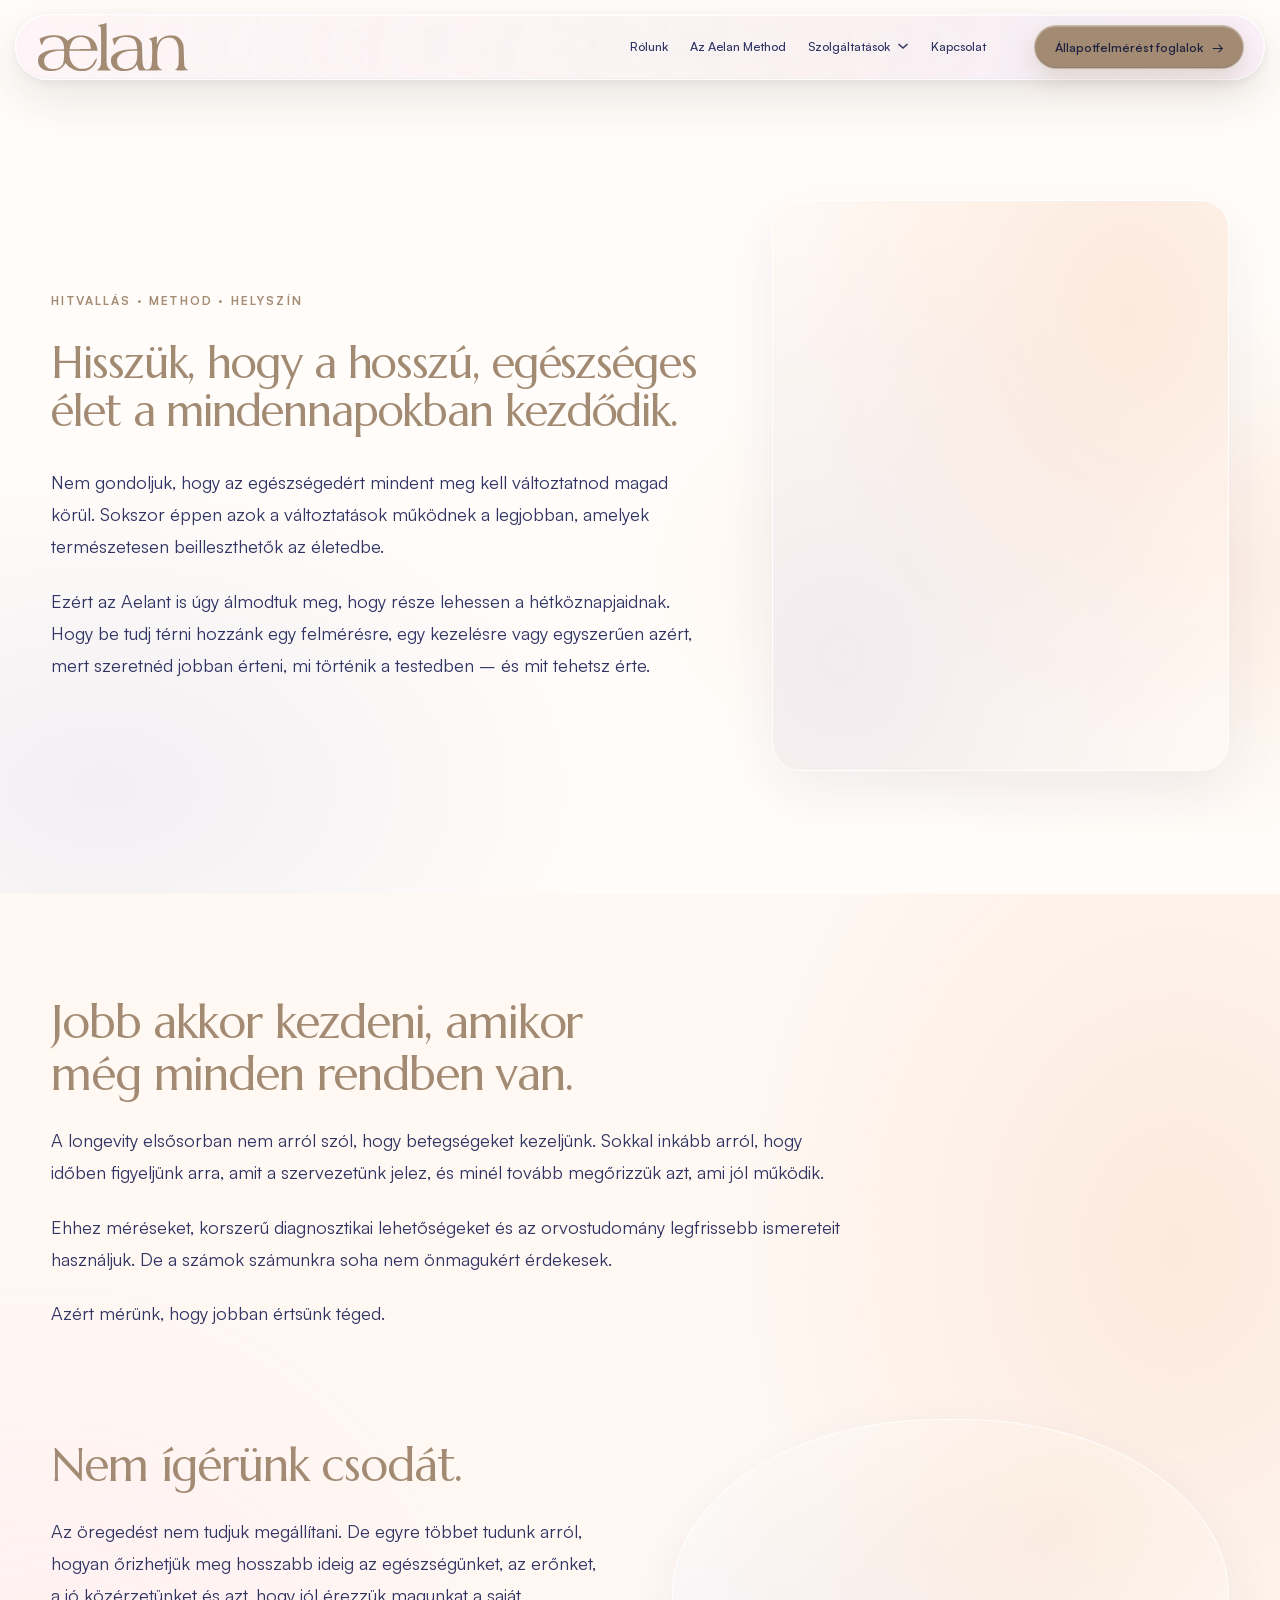
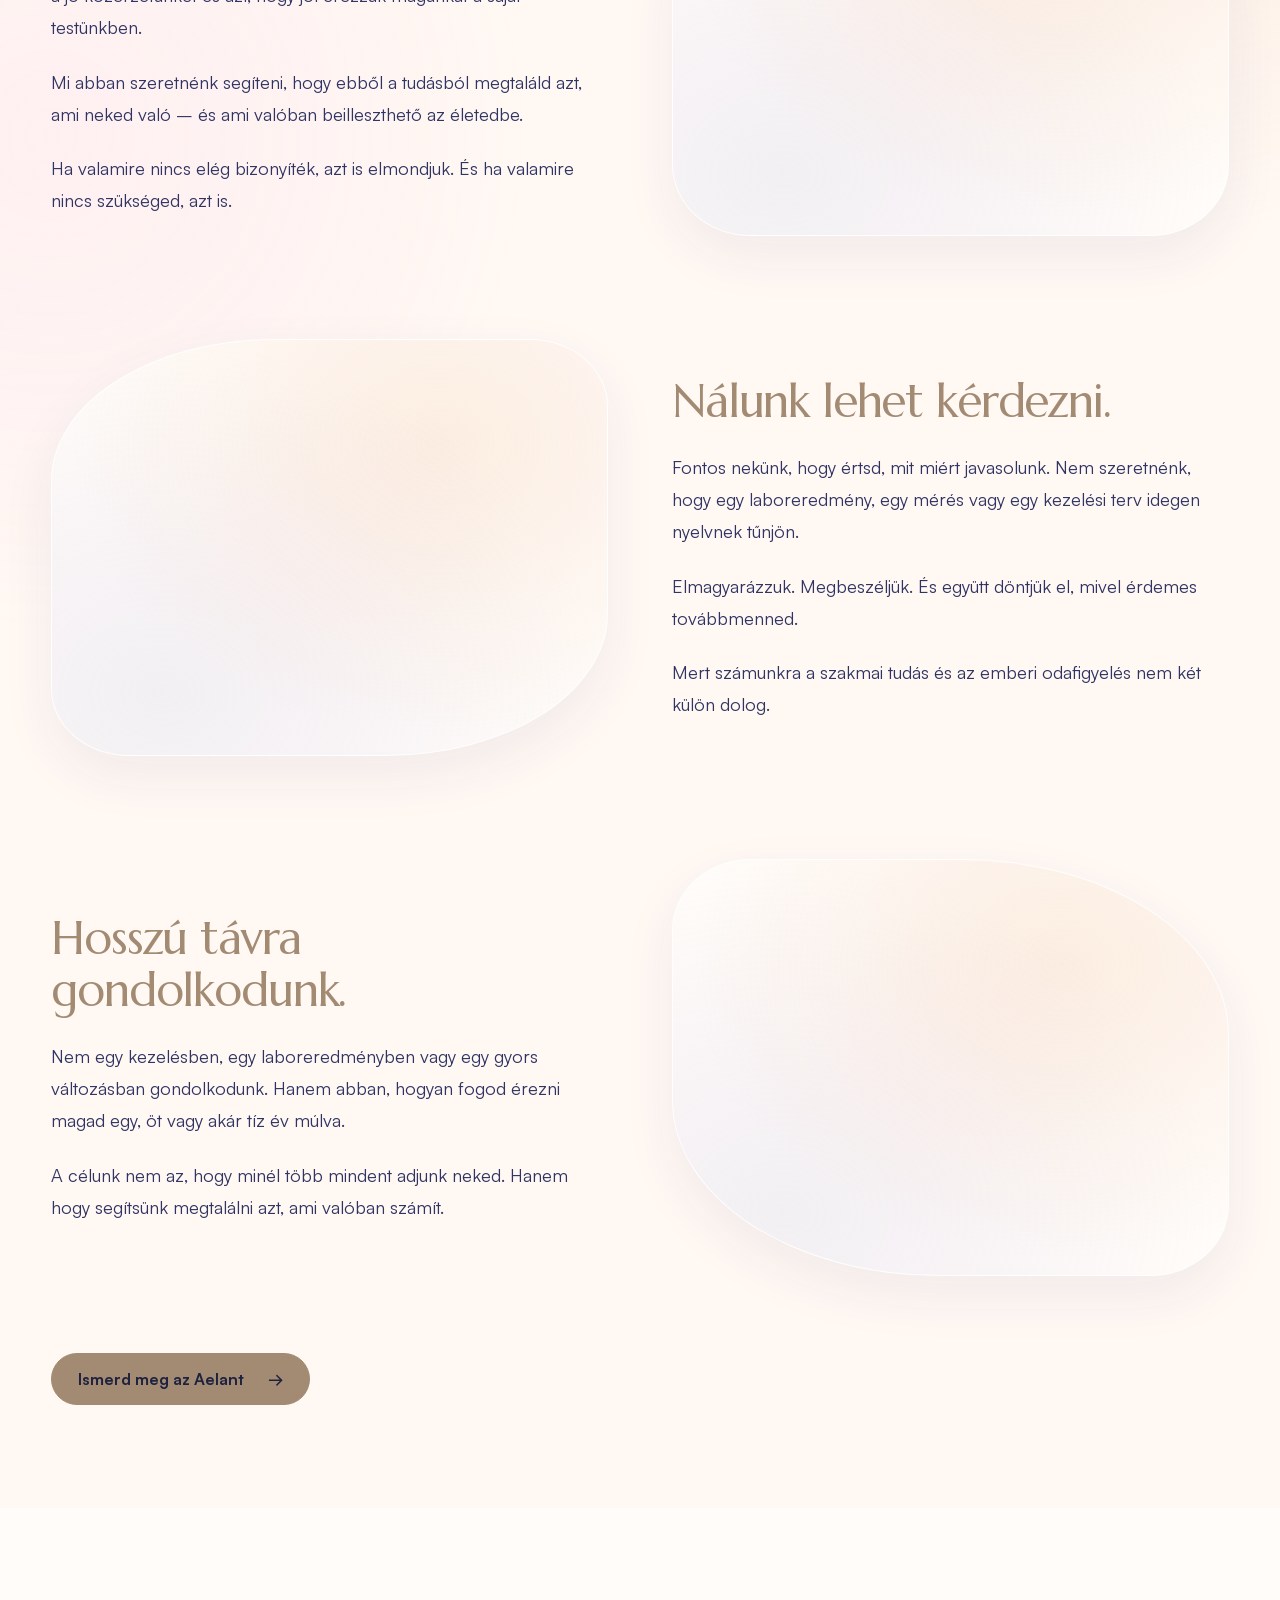
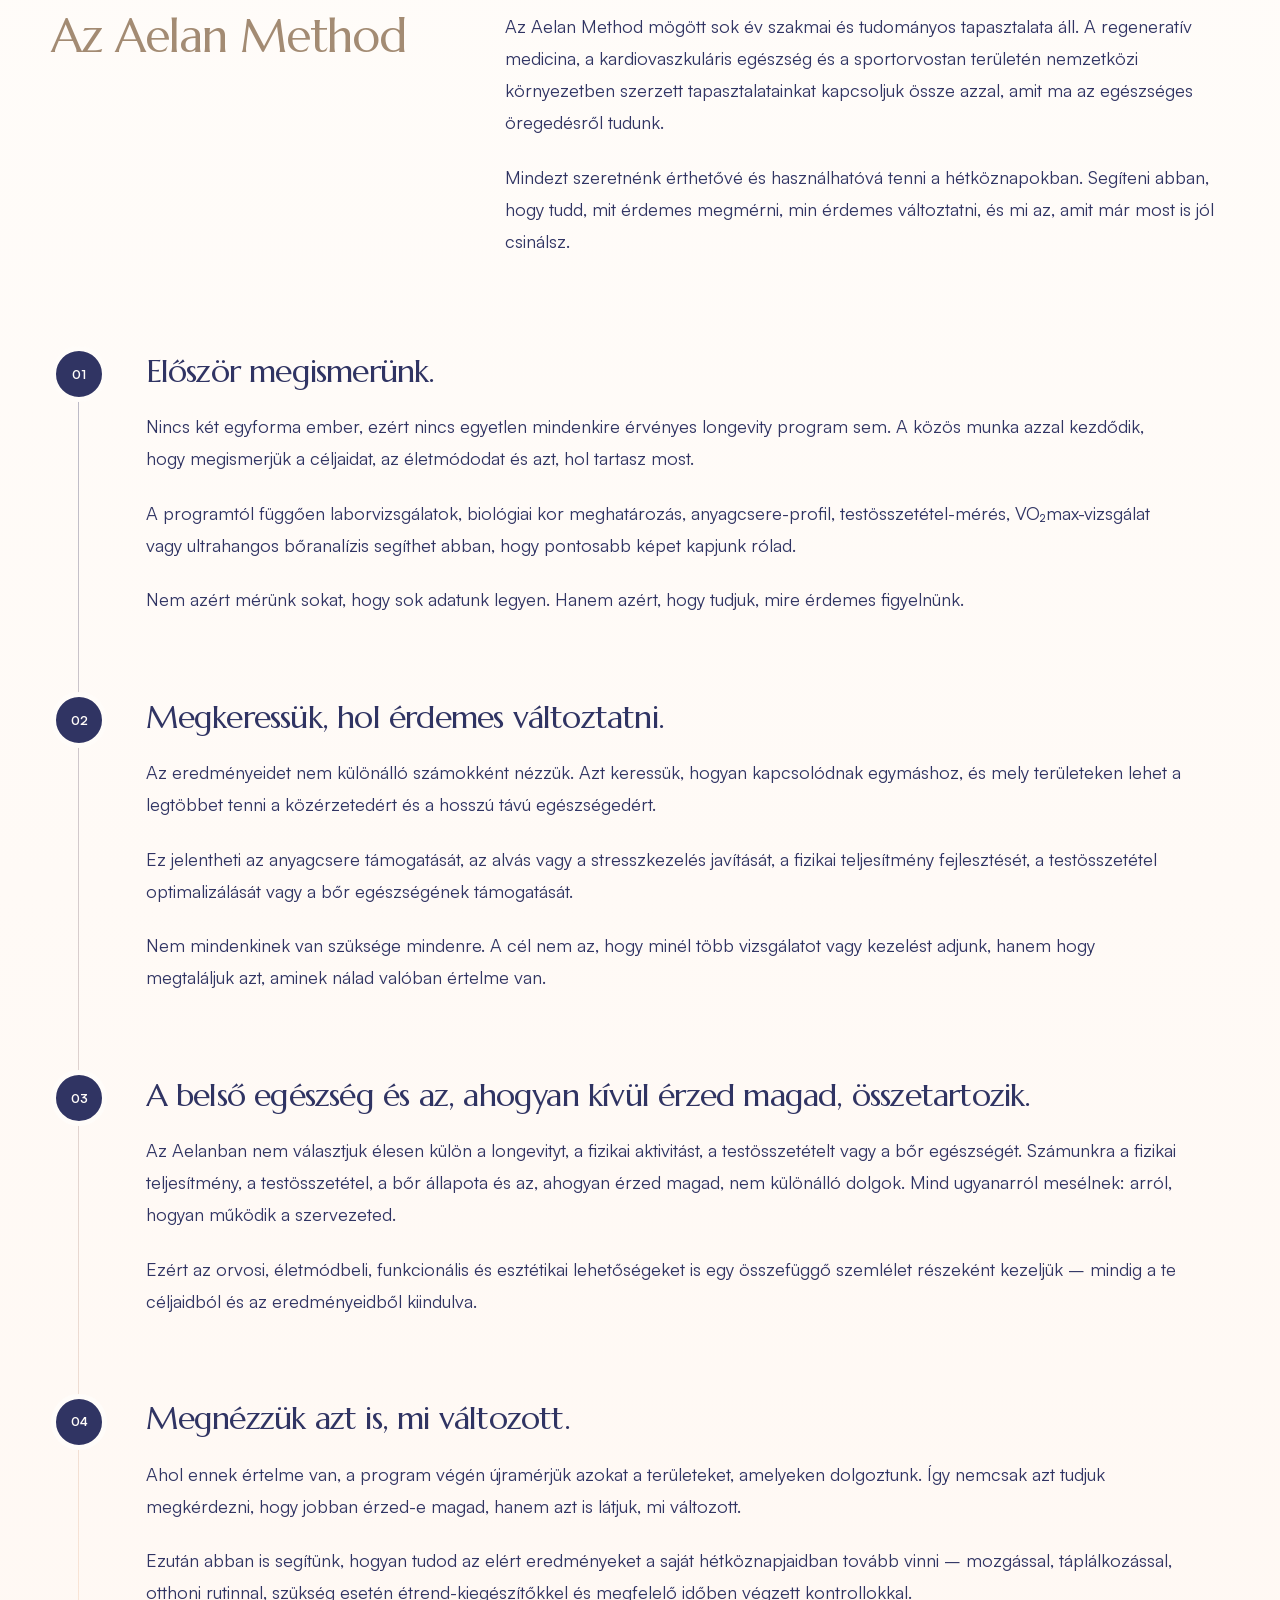
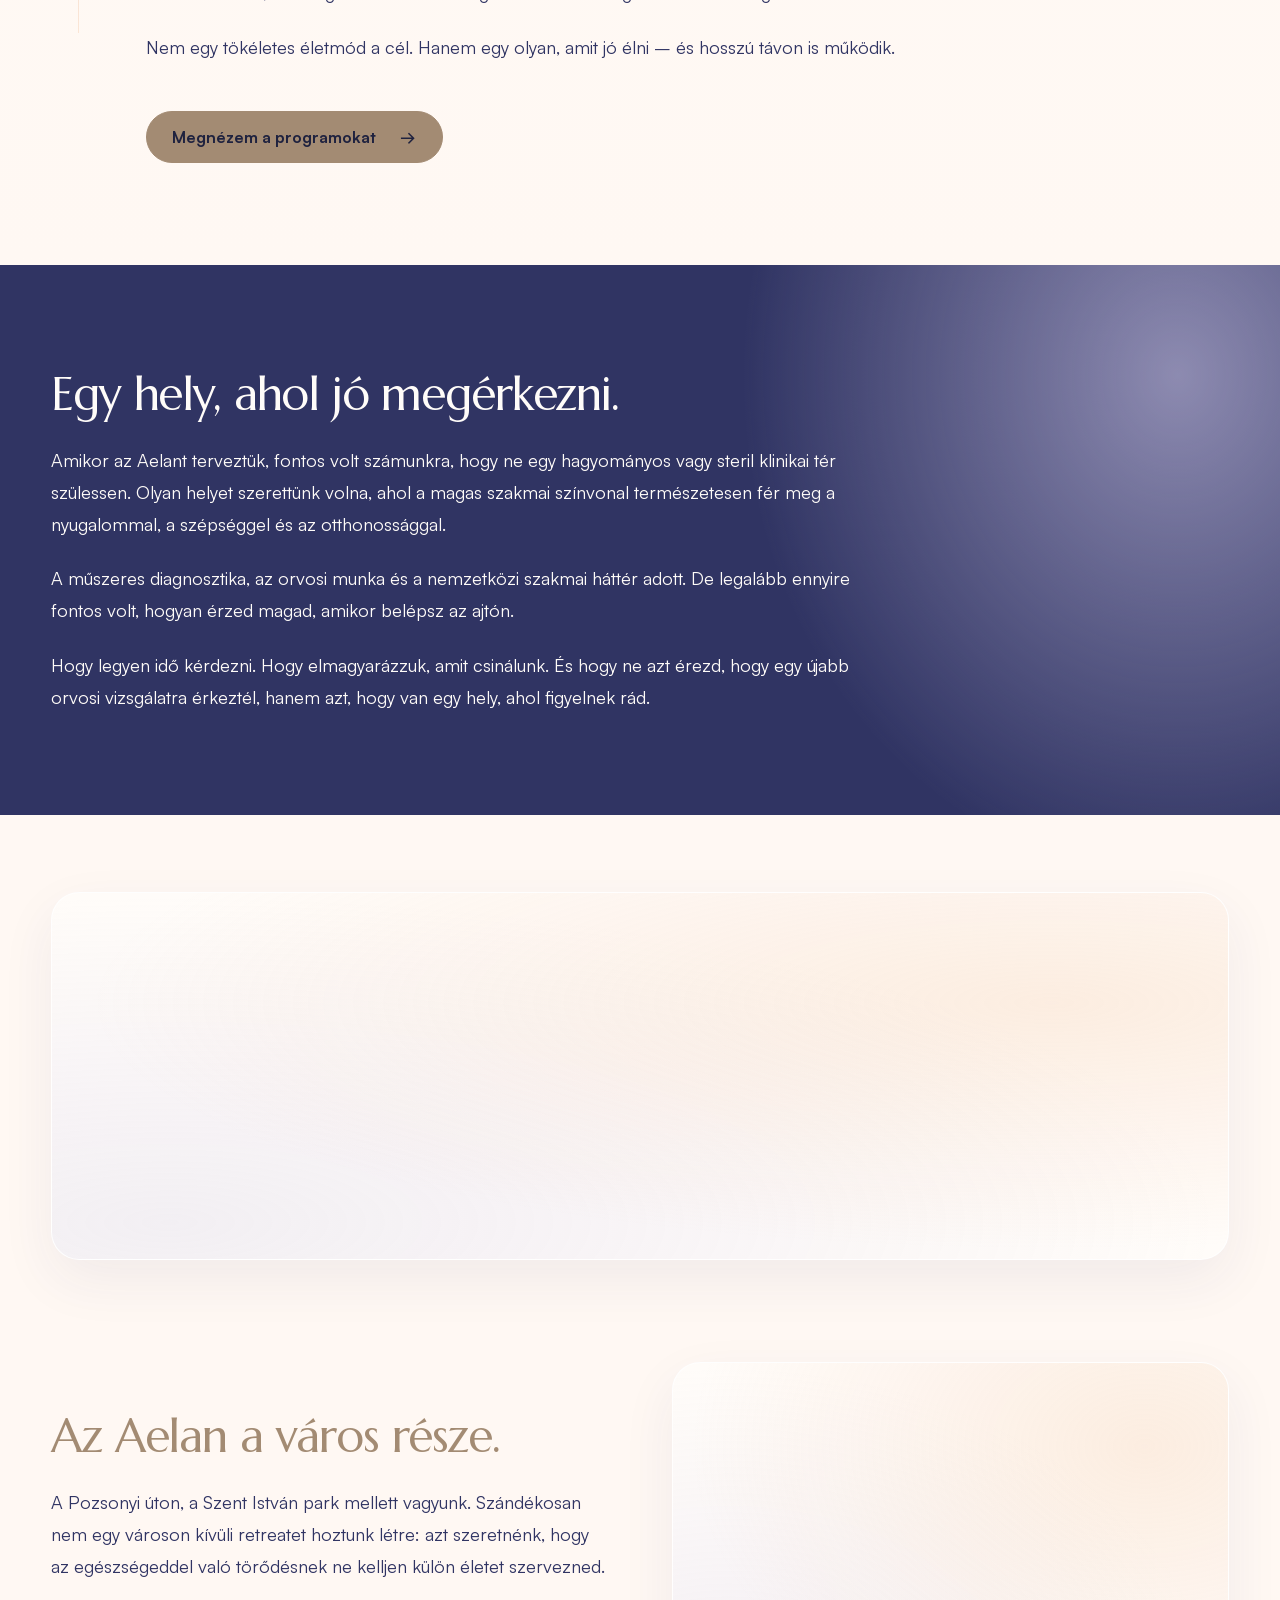
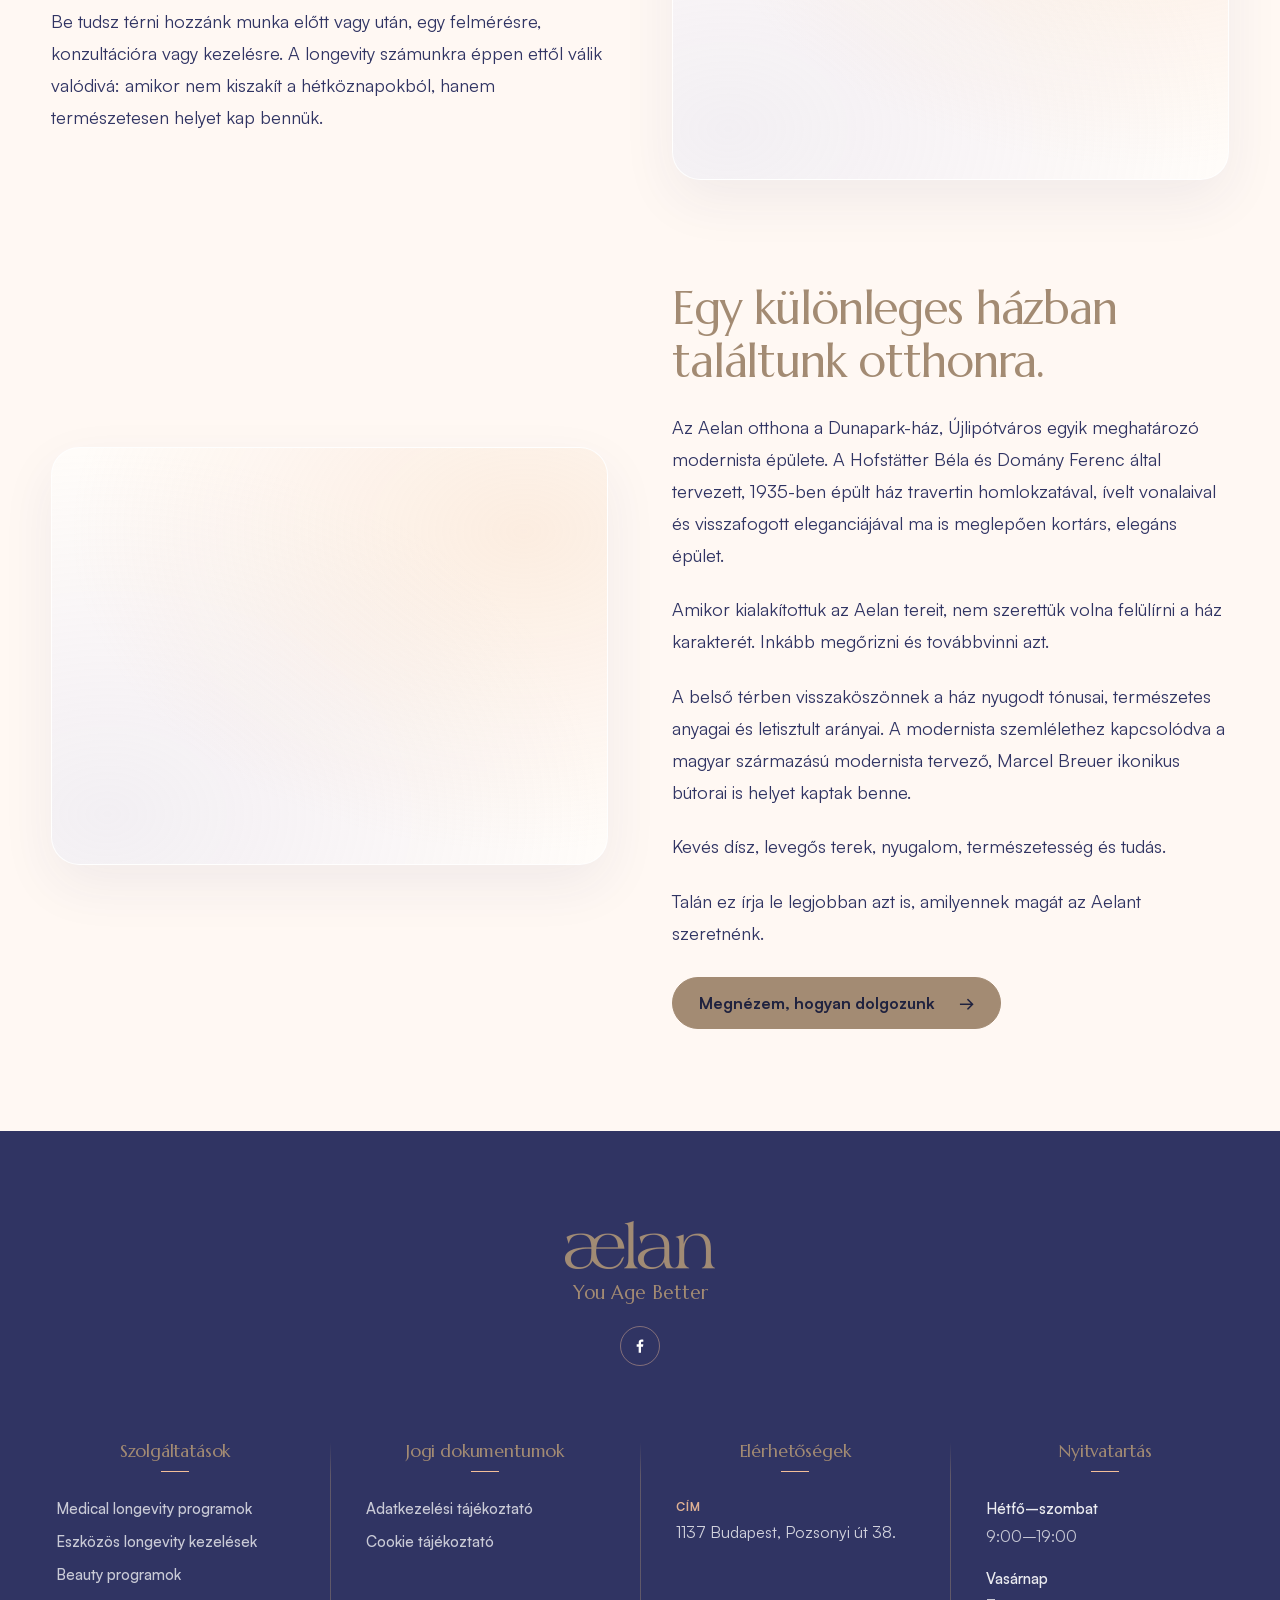
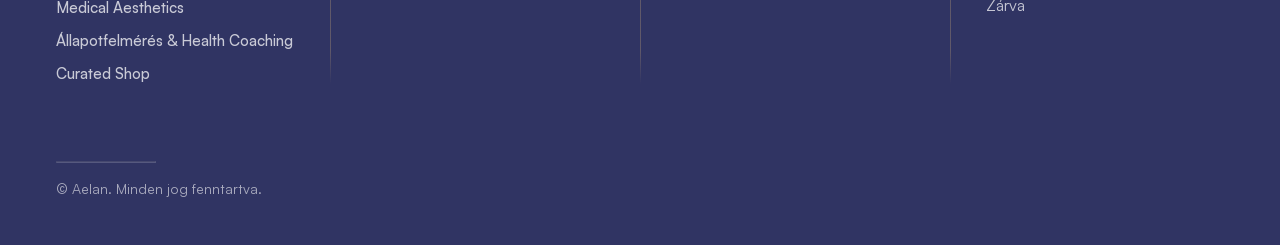
==== snapshot/az-aelan-method/index.html @ 182ff355 "Apply official Aelan bronze to buttons and tabs" ====
<!doctype html>
<html lang="hu">
<head>
    <meta charset="UTF-8">
    <meta name="viewport" content="width=device-width, initial-scale=1">
    <meta name="viewport" content="width=device-width, initial-scale=1" />
<link rel='preload' href='/snapshot/wp-content/themes/aelan/assets/fonts/Satoshi-Variable.woff2' as='font' type='font/woff2' crossorigin='anonymous' />
<link rel='preload' href='/snapshot/wp-content/themes/aelan/assets/fonts/Marcellus-Regular.woff2' as='font' type='font/woff2' crossorigin='anonymous' />
<meta name='robots' content='noindex, follow' />

	<!-- This site is optimized with the Yoast SEO plugin v28.2 - https://yoast.com/product/yoast-seo-wordpress/ -->
	<meta property="og:locale" content="hu_HU" />
	<meta property="og:type" content="article" />
	<meta property="og:title" content="Az Aelan Method - Aelan Health" />
	<meta property="og:url" content="/snapshot/az-aelan-method/" />
	<meta property="og:site_name" content="Aelan Health" />
	<meta name="twitter:card" content="summary_large_image" />
	<script type="application/ld+json" class="yoast-schema-graph">{"@context":"https:\/\/schema.org","@graph":[{"@type":"WebPage","@id":"/snapshot\/az-aelan-method\/","url":"/snapshot\/az-aelan-method\/","name":"Az Aelan Method - Aelan Health","isPartOf":{"@id":"/snapshot\/#website"},"datePublished":"2026-09-17T08:56:13+00:00","breadcrumb":{"@id":"/snapshot\/az-aelan-method\/#breadcrumb"},"inLanguage":"hu","potentialAction":[{"@type":"ReadAction","target":["/snapshot\/az-aelan-method\/"]}]},{"@type":"BreadcrumbList","@id":"/snapshot\/az-aelan-method\/#breadcrumb","itemListElement":[{"@type":"ListItem","position":1,"name":"Home","item":"/snapshot\/"},{"@type":"ListItem","position":2,"name":"Az Aelan Method"}]},{"@type":"WebSite","@id":"/snapshot\/#website","url":"/snapshot\/","name":"Aelan Health","description":"Személyre szabott wellbeing és longevity","publisher":{"@id":"/snapshot\/#organization"},"potentialAction":[{"@type":"SearchAction","target":{"@type":"EntryPoint","urlTemplate":"/snapshot\/?s={search_term_string}"},"query-input":{"@type":"PropertyValueSpecification","valueRequired":true,"valueName":"search_term_string"}}],"inLanguage":"hu"},{"@type":"Organization","@id":"/snapshot\/#organization","name":"Aelan Health","url":"/snapshot\/","logo":{"@type":"ImageObject","inLanguage":"hu","@id":"/snapshot\/#\/schema\/logo\/image\/","url":"/snapshot\/wp-content\/uploads\/2026\/08\/aelan-logo-source.png","contentUrl":"/snapshot\/wp-content\/uploads\/2026\/08\/aelan-logo-source.png","width":512,"height":164,"caption":"Aelan Health"},"image":{"@id":"/snapshot\/#\/schema\/logo\/image\/"}}]}</script>
	<!-- / Yoast SEO plugin. -->


<title>Az Aelan Method - Aelan Health</title>




<style id="wp-img-auto-sizes-contain-inline-css">
img:is([sizes=auto i],[sizes^="auto," i]){contain-intrinsic-size:3000px 1500px}
/*# sourceURL=wp-img-auto-sizes-contain-inline-css */
</style>
<style id="wp-emoji-styles-inline-css">

	img.wp-smiley, img.emoji {
		display: inline !important;
		border: none !important;
		box-shadow: none !important;
		height: 1em !important;
		width: 1em !important;
		margin: 0 0.07em !important;
		vertical-align: -0.1em !important;
		background: none !important;
		padding: 0 !important;
	}
/*# sourceURL=wp-emoji-styles-inline-css */
</style>
<style id="wp-block-library-inline-css">
:root{--wp-block-synced-color:#7a00df;--wp-block-synced-color--rgb:122,0,223;--wp-bound-block-color:var(--wp-block-synced-color);--wp-editor-canvas-background:#ddd;--wp-admin-theme-color:#007cba;--wp-admin-theme-color--rgb:0,124,186;--wp-admin-theme-color-darker-10:#006ba1;--wp-admin-theme-color-darker-10--rgb:0,107,160.5;--wp-admin-theme-color-darker-20:#005a87;--wp-admin-theme-color-darker-20--rgb:0,90,135;--wp-admin-border-width-focus:2px}@media (min-resolution:192dpi){:root{--wp-admin-border-width-focus:1.5px}}.wp-element-button{cursor:pointer}:root .has-very-light-gray-background-color{background-color:#eee}:root .has-very-dark-gray-background-color{background-color:#313131}:root .has-very-light-gray-color{color:#eee}:root .has-very-dark-gray-color{color:#313131}:root .has-vivid-green-cyan-to-vivid-cyan-blue-gradient-background{background:linear-gradient(135deg,#00d084,#0693e3)}:root .has-purple-crush-gradient-background{background:linear-gradient(135deg,#34e2e4,#4721fb 50%,#ab1dfe)}:root .has-hazy-dawn-gradient-background{background:linear-gradient(135deg,#faaca8,#dad0ec)}:root .has-subdued-olive-gradient-background{background:linear-gradient(135deg,#fafae1,#67a671)}:root .has-atomic-cream-gradient-background{background:linear-gradient(135deg,#fdd79a,#004a59)}:root .has-nightshade-gradient-background{background:linear-gradient(135deg,#330968,#31cdcf)}:root .has-midnight-gradient-background{background:linear-gradient(135deg,#020381,#2874fc)}:root{--wp--preset--font-size--normal:16px;--wp--preset--font-size--huge:42px}.has-regular-font-size{font-size:1em}.has-larger-font-size{font-size:2.625em}.has-normal-font-size{font-size:var(--wp--preset--font-size--normal)}.has-huge-font-size{font-size:var(--wp--preset--font-size--huge)}:root .has-text-align-center{text-align:center}:root .has-text-align-left{text-align:left}:root .has-text-align-right{text-align:right}.has-fit-text{white-space:nowrap!important}#end-resizable-editor-section{display:none}.aligncenter{clear:both}.items-justified-left{justify-content:flex-start}.items-justified-center{justify-content:center}.items-justified-right{justify-content:flex-end}.items-justified-space-between{justify-content:space-between}.screen-reader-text{word-wrap:normal!important;border:0;clip-path:inset(50%);height:1px;margin:-1px;overflow:hidden;padding:0;position:absolute;width:1px;word-break:normal!important}.screen-reader-text:focus{background-color:#ddd;clip-path:none;color:#444;display:block;font-size:1em;height:auto;left:5px;line-height:normal;padding:15px 23px 14px;text-decoration:none;top:5px;width:auto;z-index:100000}html :where(.has-border-color){border-style:solid}html :where([style^=border-color],[style*=";border-color"],[style*="; border-color"]){border-style:solid}html :where([style^=border-top-color],[style*=";border-top-color"],[style*="; border-top-color"]){border-top-style:solid}html :where([style^=border-right-color],[style*=";border-right-color"],[style*="; border-right-color"]){border-right-style:solid}html :where([style^=border-bottom-color],[style*=";border-bottom-color"],[style*="; border-bottom-color"]){border-bottom-style:solid}html :where([style^=border-left-color],[style*=";border-left-color"],[style*="; border-left-color"]){border-left-style:solid}html :where([style^=border-width],[style*=";border-width"],[style*="; border-width"]){border-style:solid}html :where([style^=border-top-width],[style*=";border-top-width"],[style*="; border-top-width"]){border-top-style:solid}html :where([style^=border-right-width],[style*=";border-right-width"],[style*="; border-right-width"]){border-right-style:solid}html :where([style^=border-bottom-width],[style*=";border-bottom-width"],[style*="; border-bottom-width"]){border-bottom-style:solid}html :where([style^=border-left-width],[style*=";border-left-width"],[style*="; border-left-width"]){border-left-style:solid}html :where(img[class*=wp-image-]){height:auto;max-width:100%}:where(figure){margin:0 0 1em}html :where(.is-position-sticky){--wp-admin--admin-bar--position-offset:var(--wp-admin--admin-bar--height,0px)}@media screen and (max-width:600px){html :where(.is-position-sticky){--wp-admin--admin-bar--position-offset:0px}}
/*# sourceURL=/wp-includes/css/dist/block-library/common.min.css */
</style>
<style id="global-styles-inline-css">
:root{--wp--preset--aspect-ratio--square: 1;--wp--preset--aspect-ratio--4-3: 4/3;--wp--preset--aspect-ratio--3-4: 3/4;--wp--preset--aspect-ratio--3-2: 3/2;--wp--preset--aspect-ratio--2-3: 2/3;--wp--preset--aspect-ratio--16-9: 16/9;--wp--preset--aspect-ratio--9-16: 9/16;--wp--preset--color--black: #000000;--wp--preset--color--cyan-bluish-gray: #abb8c3;--wp--preset--color--white: #FFFFFF;--wp--preset--color--pale-pink: #f78da7;--wp--preset--color--vivid-red: #cf2e2e;--wp--preset--color--luminous-vivid-orange: #ff6900;--wp--preset--color--luminous-vivid-amber: #fcb900;--wp--preset--color--light-green-cyan: #7bdcb5;--wp--preset--color--vivid-green-cyan: #00d084;--wp--preset--color--pale-cyan-blue: #8ed1fc;--wp--preset--color--vivid-cyan-blue: #0693e3;--wp--preset--color--vivid-purple: #9b51e0;--wp--preset--color--navy: #303463;--wp--preset--color--taupe: #A38B73;--wp--preset--color--cream: #FFF8F3;--wp--preset--color--soft-peach: #FFF7F0;--wp--preset--color--warm-white: #FFFCF9;--wp--preset--color--peach: #F3BF99;--wp--preset--color--coral: #F3A377;--wp--preset--color--lavender: #C6C0E0;--wp--preset--color--pink: #FDA3DD;--wp--preset--color--violet: #5309CC;--wp--preset--gradient--vivid-cyan-blue-to-vivid-purple: linear-gradient(135deg,rgb(6,147,227) 0%,rgb(155,81,224) 100%);--wp--preset--gradient--light-green-cyan-to-vivid-green-cyan: linear-gradient(135deg,rgb(122,220,180) 0%,rgb(0,208,130) 100%);--wp--preset--gradient--luminous-vivid-amber-to-luminous-vivid-orange: linear-gradient(135deg,rgb(252,185,0) 0%,rgb(255,105,0) 100%);--wp--preset--gradient--luminous-vivid-orange-to-vivid-red: linear-gradient(135deg,rgb(255,105,0) 0%,rgb(207,46,46) 100%);--wp--preset--gradient--very-light-gray-to-cyan-bluish-gray: linear-gradient(135deg,rgb(238,238,238) 0%,rgb(169,184,195) 100%);--wp--preset--gradient--cool-to-warm-spectrum: linear-gradient(135deg,rgb(74,234,220) 0%,rgb(151,120,209) 20%,rgb(207,42,186) 40%,rgb(238,44,130) 60%,rgb(251,105,98) 80%,rgb(254,248,76) 100%);--wp--preset--gradient--blush-light-purple: linear-gradient(135deg,rgb(255,206,236) 0%,rgb(152,150,240) 100%);--wp--preset--gradient--blush-bordeaux: linear-gradient(135deg,rgb(254,205,165) 0%,rgb(254,45,45) 50%,rgb(107,0,62) 100%);--wp--preset--gradient--luminous-dusk: linear-gradient(135deg,rgb(255,203,112) 0%,rgb(199,81,192) 50%,rgb(65,88,208) 100%);--wp--preset--gradient--pale-ocean: linear-gradient(135deg,rgb(255,245,203) 0%,rgb(182,227,212) 50%,rgb(51,167,181) 100%);--wp--preset--gradient--electric-grass: linear-gradient(135deg,rgb(202,248,128) 0%,rgb(113,206,126) 100%);--wp--preset--gradient--midnight: linear-gradient(135deg,rgb(2,3,129) 0%,rgb(40,116,252) 100%);--wp--preset--gradient--pearl: linear-gradient(135deg, rgba(243,191,153,.42) 0%, rgba(255,255,255,.72) 32%, rgba(198,192,224,.40) 61%, rgba(253,163,221,.24) 100%);--wp--preset--font-size--small: 0.875rem;--wp--preset--font-size--medium: clamp(14px, 0.875rem + ((1vw - 3.2px) * 0.652), 20px);--wp--preset--font-size--large: clamp(22.041px, 1.378rem + ((1vw - 3.2px) * 1.517), 36px);--wp--preset--font-size--x-large: clamp(25.014px, 1.563rem + ((1vw - 3.2px) * 1.846), 42px);--wp--preset--font-size--body: clamp(0.875rem, 0.875rem + ((1vw - 0.2rem) * 0.217), 1rem);--wp--preset--font-size--lead: clamp(1.05rem, 1.4vw, 1.25rem);--wp--preset--font-size--h-3: clamp(1.5rem, 2.4vw, 2.15rem);--wp--preset--font-size--h-2: clamp(2.25rem, 5vw, 4.75rem);--wp--preset--font-size--display: clamp(3rem, 7vw, 7rem);--wp--preset--font-family--satoshi: Satoshi, -apple-system, BlinkMacSystemFont, 'Segoe UI', sans-serif;--wp--preset--font-family--marcellus: Marcellus, Georgia, serif;--wp--preset--spacing--20: 0.44rem;--wp--preset--spacing--30: 0.67rem;--wp--preset--spacing--40: 1rem;--wp--preset--spacing--50: 1.5rem;--wp--preset--spacing--60: 2.25rem;--wp--preset--spacing--70: 3.38rem;--wp--preset--spacing--80: 5.06rem;--wp--preset--spacing--2-xs: 0.5rem;--wp--preset--spacing--xs: 0.75rem;--wp--preset--spacing--sm: 1rem;--wp--preset--spacing--md: 1.5rem;--wp--preset--spacing--lg: clamp(2rem, 4vw, 4rem);--wp--preset--spacing--xl: clamp(4rem, 8vw, 8rem);--wp--preset--shadow--natural: 6px 6px 9px rgba(0, 0, 0, 0.2);--wp--preset--shadow--deep: 12px 12px 50px rgba(0, 0, 0, 0.4);--wp--preset--shadow--sharp: 6px 6px 0px rgba(0, 0, 0, 0.2);--wp--preset--shadow--outlined: 6px 6px 0px -3px rgb(255, 255, 255), 6px 6px rgb(0, 0, 0);--wp--preset--shadow--crisp: 6px 6px 0px rgb(0, 0, 0);--wp--preset--shadow--soft: 0 18px 50px rgba(48,52,99,.10);--wp--preset--shadow--pearl: 0 22px 60px rgba(163,139,115,.14), inset 0 1px 0 rgba(255,255,255,.9);--wp--custom--aelan--radius-small: 16px;--wp--custom--aelan--radius-medium: 28px;--wp--custom--aelan--radius-large: 40px;--wp--custom--aelan--transition: 220ms cubic-bezier(.2,.8,.2,1);}.wp-block-button{--wp--preset--dimension--25: 25%;--wp--preset--dimension--50: 50%;--wp--preset--dimension--75: 75%;--wp--preset--dimension--100: 100%;}:root { --wp--style--global--content-size: 760px;--wp--style--global--wide-size: 1240px; }:where(body) { margin: 0; }.wp-site-blocks { padding-top: var(--wp--style--root--padding-top); padding-bottom: var(--wp--style--root--padding-bottom); }.has-global-padding { padding-right: var(--wp--style--root--padding-right); padding-left: var(--wp--style--root--padding-left); }.has-global-padding > .alignfull { margin-right: calc(var(--wp--style--root--padding-right) * -1); margin-left: calc(var(--wp--style--root--padding-left) * -1); }.has-global-padding :where(:not(.alignfull.is-layout-flow) > .has-global-padding:not(.wp-block-block, .alignfull)) { padding-right: 0; padding-left: 0; }.has-global-padding :where(:not(.alignfull.is-layout-flow) > .has-global-padding:not(.wp-block-block, .alignfull)) > .alignfull { margin-left: 0; margin-right: 0; }.wp-site-blocks > .alignleft { float: left; margin-right: 2em; }.wp-site-blocks > .alignright { float: right; margin-left: 2em; }.wp-site-blocks > .aligncenter { justify-content: center; margin-left: auto; margin-right: auto; }:where(.is-layout-flex){gap: 0.5em;}:where(.is-layout-grid){gap: 0.5em;}.is-layout-flow > .alignleft{float: left;margin-inline-start: 0;margin-inline-end: 2em;}.is-layout-flow > .alignright{float: right;margin-inline-start: 2em;margin-inline-end: 0;}.is-layout-flow > .aligncenter{margin-left: auto !important;margin-right: auto !important;}.is-layout-constrained > .alignleft{float: left;margin-inline-start: 0;margin-inline-end: 2em;}.is-layout-constrained > .alignright{float: right;margin-inline-start: 2em;margin-inline-end: 0;}.is-layout-constrained > .aligncenter{margin-left: auto !important;margin-right: auto !important;}.is-layout-constrained > :where(:not(.alignleft):not(.alignright):not(.alignfull)){max-width: var(--wp--style--global--content-size);margin-left: auto !important;margin-right: auto !important;}.is-layout-constrained > .alignwide{max-width: var(--wp--style--global--wide-size);}body .is-layout-flex{display: flex;}.is-layout-flex{flex-wrap: wrap;align-items: center;}.is-layout-flex > :is(*, div){margin: 0;}body .is-layout-grid{display: grid;}.is-layout-grid > :is(*, div){margin: 0;}body{background-color: #FFF8F3;color: #303463;font-family: var(--wp--preset--font-family--satoshi);font-size: var(--wp--preset--font-size--body);font-weight: 400;line-height: 1.65;--wp--style--root--padding-top: 0px;--wp--style--root--padding-right: clamp(1rem, 3vw, 2.5rem);--wp--style--root--padding-bottom: 0px;--wp--style--root--padding-left: clamp(1rem, 3vw, 2.5rem);}a:where(:not(.wp-element-button)){color: #303463;}:root :where(a:where(:not(.wp-element-button)):hover){color: #5309CC;}h1, h2, h3, h4, h5, h6{color: #A38B73;font-family: var(--wp--preset--font-family--marcellus);font-weight: 400;line-height: 1.05;}:root :where(.wp-element-button, .wp-block-button__link){background-color: #303463;border-radius: 999px;border-width: 0;color: #FFFFFF;font-family: var(--wp--preset--font-family--satoshi);font-size: clamp(0.875rem, 0.875rem + ((1vw - 0.2rem) * 0.043), 0.9rem);font-style: inherit;font-weight: 600;letter-spacing: inherit;line-height: inherit;padding-top: 0.85rem;padding-right: 1.5rem;padding-bottom: 0.85rem;padding-left: 1.5rem;text-decoration: none;text-transform: inherit;}.has-black-color{color: var(--wp--preset--color--black) !important;}.has-cyan-bluish-gray-color{color: var(--wp--preset--color--cyan-bluish-gray) !important;}.has-white-color{color: var(--wp--preset--color--white) !important;}.has-pale-pink-color{color: var(--wp--preset--color--pale-pink) !important;}.has-vivid-red-color{color: var(--wp--preset--color--vivid-red) !important;}.has-luminous-vivid-orange-color{color: var(--wp--preset--color--luminous-vivid-orange) !important;}.has-luminous-vivid-amber-color{color: var(--wp--preset--color--luminous-vivid-amber) !important;}.has-light-green-cyan-color{color: var(--wp--preset--color--light-green-cyan) !important;}.has-vivid-green-cyan-color{color: var(--wp--preset--color--vivid-green-cyan) !important;}.has-pale-cyan-blue-color{color: var(--wp--preset--color--pale-cyan-blue) !important;}.has-vivid-cyan-blue-color{color: var(--wp--preset--color--vivid-cyan-blue) !important;}.has-vivid-purple-color{color: var(--wp--preset--color--vivid-purple) !important;}.has-navy-color{color: var(--wp--preset--color--navy) !important;}.has-taupe-color{color: var(--wp--preset--color--taupe) !important;}.has-cream-color{color: var(--wp--preset--color--cream) !important;}.has-soft-peach-color{color: var(--wp--preset--color--soft-peach) !important;}.has-warm-white-color{color: var(--wp--preset--color--warm-white) !important;}.has-peach-color{color: var(--wp--preset--color--peach) !important;}.has-coral-color{color: var(--wp--preset--color--coral) !important;}.has-lavender-color{color: var(--wp--preset--color--lavender) !important;}.has-pink-color{color: var(--wp--preset--color--pink) !important;}.has-violet-color{color: var(--wp--preset--color--violet) !important;}.has-black-background-color{background-color: var(--wp--preset--color--black) !important;}.has-cyan-bluish-gray-background-color{background-color: var(--wp--preset--color--cyan-bluish-gray) !important;}.has-white-background-color{background-color: var(--wp--preset--color--white) !important;}.has-pale-pink-background-color{background-color: var(--wp--preset--color--pale-pink) !important;}.has-vivid-red-background-color{background-color: var(--wp--preset--color--vivid-red) !important;}.has-luminous-vivid-orange-background-color{background-color: var(--wp--preset--color--luminous-vivid-orange) !important;}.has-luminous-vivid-amber-background-color{background-color: var(--wp--preset--color--luminous-vivid-amber) !important;}.has-light-green-cyan-background-color{background-color: var(--wp--preset--color--light-green-cyan) !important;}.has-vivid-green-cyan-background-color{background-color: var(--wp--preset--color--vivid-green-cyan) !important;}.has-pale-cyan-blue-background-color{background-color: var(--wp--preset--color--pale-cyan-blue) !important;}.has-vivid-cyan-blue-background-color{background-color: var(--wp--preset--color--vivid-cyan-blue) !important;}.has-vivid-purple-background-color{background-color: var(--wp--preset--color--vivid-purple) !important;}.has-navy-background-color{background-color: var(--wp--preset--color--navy) !important;}.has-taupe-background-color{background-color: var(--wp--preset--color--taupe) !important;}.has-cream-background-color{background-color: var(--wp--preset--color--cream) !important;}.has-soft-peach-background-color{background-color: var(--wp--preset--color--soft-peach) !important;}.has-warm-white-background-color{background-color: var(--wp--preset--color--warm-white) !important;}.has-peach-background-color{background-color: var(--wp--preset--color--peach) !important;}.has-coral-background-color{background-color: var(--wp--preset--color--coral) !important;}.has-lavender-background-color{background-color: var(--wp--preset--color--lavender) !important;}.has-pink-background-color{background-color: var(--wp--preset--color--pink) !important;}.has-violet-background-color{background-color: var(--wp--preset--color--violet) !important;}.has-black-border-color{border-color: var(--wp--preset--color--black) !important;}.has-cyan-bluish-gray-border-color{border-color: var(--wp--preset--color--cyan-bluish-gray) !important;}.has-white-border-color{border-color: var(--wp--preset--color--white) !important;}.has-pale-pink-border-color{border-color: var(--wp--preset--color--pale-pink) !important;}.has-vivid-red-border-color{border-color: var(--wp--preset--color--vivid-red) !important;}.has-luminous-vivid-orange-border-color{border-color: var(--wp--preset--color--luminous-vivid-orange) !important;}.has-luminous-vivid-amber-border-color{border-color: var(--wp--preset--color--luminous-vivid-amber) !important;}.has-light-green-cyan-border-color{border-color: var(--wp--preset--color--light-green-cyan) !important;}.has-vivid-green-cyan-border-color{border-color: var(--wp--preset--color--vivid-green-cyan) !important;}.has-pale-cyan-blue-border-color{border-color: var(--wp--preset--color--pale-cyan-blue) !important;}.has-vivid-cyan-blue-border-color{border-color: var(--wp--preset--color--vivid-cyan-blue) !important;}.has-vivid-purple-border-color{border-color: var(--wp--preset--color--vivid-purple) !important;}.has-navy-border-color{border-color: var(--wp--preset--color--navy) !important;}.has-taupe-border-color{border-color: var(--wp--preset--color--taupe) !important;}.has-cream-border-color{border-color: var(--wp--preset--color--cream) !important;}.has-soft-peach-border-color{border-color: var(--wp--preset--color--soft-peach) !important;}.has-warm-white-border-color{border-color: var(--wp--preset--color--warm-white) !important;}.has-peach-border-color{border-color: var(--wp--preset--color--peach) !important;}.has-coral-border-color{border-color: var(--wp--preset--color--coral) !important;}.has-lavender-border-color{border-color: var(--wp--preset--color--lavender) !important;}.has-pink-border-color{border-color: var(--wp--preset--color--pink) !important;}.has-violet-border-color{border-color: var(--wp--preset--color--violet) !important;}.has-vivid-cyan-blue-to-vivid-purple-gradient-background{background: var(--wp--preset--gradient--vivid-cyan-blue-to-vivid-purple) !important;}.has-light-green-cyan-to-vivid-green-cyan-gradient-background{background: var(--wp--preset--gradient--light-green-cyan-to-vivid-green-cyan) !important;}.has-luminous-vivid-amber-to-luminous-vivid-orange-gradient-background{background: var(--wp--preset--gradient--luminous-vivid-amber-to-luminous-vivid-orange) !important;}.has-luminous-vivid-orange-to-vivid-red-gradient-background{background: var(--wp--preset--gradient--luminous-vivid-orange-to-vivid-red) !important;}.has-very-light-gray-to-cyan-bluish-gray-gradient-background{background: var(--wp--preset--gradient--very-light-gray-to-cyan-bluish-gray) !important;}.has-cool-to-warm-spectrum-gradient-background{background: var(--wp--preset--gradient--cool-to-warm-spectrum) !important;}.has-blush-light-purple-gradient-background{background: var(--wp--preset--gradient--blush-light-purple) !important;}.has-blush-bordeaux-gradient-background{background: var(--wp--preset--gradient--blush-bordeaux) !important;}.has-luminous-dusk-gradient-background{background: var(--wp--preset--gradient--luminous-dusk) !important;}.has-pale-ocean-gradient-background{background: var(--wp--preset--gradient--pale-ocean) !important;}.has-electric-grass-gradient-background{background: var(--wp--preset--gradient--electric-grass) !important;}.has-midnight-gradient-background{background: var(--wp--preset--gradient--midnight) !important;}.has-pearl-gradient-background{background: var(--wp--preset--gradient--pearl) !important;}.has-small-font-size{font-size: var(--wp--preset--font-size--small) !important;}.has-medium-font-size{font-size: var(--wp--preset--font-size--medium) !important;}.has-large-font-size{font-size: var(--wp--preset--font-size--large) !important;}.has-x-large-font-size{font-size: var(--wp--preset--font-size--x-large) !important;}.has-body-font-size{font-size: var(--wp--preset--font-size--body) !important;}.has-lead-font-size{font-size: var(--wp--preset--font-size--lead) !important;}.has-h-3-font-size{font-size: var(--wp--preset--font-size--h-3) !important;}.has-h-2-font-size{font-size: var(--wp--preset--font-size--h-2) !important;}.has-display-font-size{font-size: var(--wp--preset--font-size--display) !important;}.has-satoshi-font-family{font-family: var(--wp--preset--font-family--satoshi) !important;}.has-marcellus-font-family{font-family: var(--wp--preset--font-family--marcellus) !important;}
/*# sourceURL=global-styles-inline-css */
</style>
<style id="wp-block-template-skip-link-inline-css">
/*! This file is auto-generated */
.skip-link.screen-reader-text{border:0;clip-path:inset(50%);height:1px;margin:-1px;overflow:hidden;padding:0;position:absolute!important;width:1px;word-wrap:normal!important;word-break:normal!important}.skip-link.screen-reader-text:focus{background-color:#eee;clip-path:none;color:#444;display:block;font-size:1em;height:auto;left:5px;line-height:normal;padding:15px 23px 14px;text-decoration:none;top:5px;width:auto;z-index:100000}
/*# sourceURL=/wp-includes/css/wp-block-template-skip-link.min.css */
</style>
<link rel='stylesheet' id='elementor-frontend-css' href='/snapshot/wp-content/plugins/elementor/assets/css/frontend.min.css?ver=4.2.4' media='all' />
<style id="elementor-frontend-inline-css">
.e-heading-base a, .e-paragraph-base a { all: unset; cursor: pointer; }form[data-element_type="e-form"].form-state-success [data-element_type="e-form-success-message"],form[data-element_type="e-form"].form-state-error [data-element_type="e-form-error-message"]{ display: block; }
.e-form-textarea-base:not([data-resizable]) { resize: none; } .e-form-submit-button-base { cursor: pointer; box-sizing: border-box; }
/*# sourceURL=elementor-frontend-inline-css */
</style>
<link rel='stylesheet' id='elementor-post-101-css' href='/snapshot/wp-content/uploads/elementor/css/post-101.css?ver=1789668291' media='all' />
<link rel='stylesheet' id='aelan-elementor-shell-css' href='/snapshot/wp-content/plugins/aelan-elementor/assets/shell.css?ver=0.3.31' media='all' />
<link rel='stylesheet' id='aelan-elementor-blocks-css' href='/snapshot/wp-content/plugins/aelan-elementor/assets/blocks.css?ver=0.3.31' media='all' />
<link rel='stylesheet' id='aelan-elementor-layout-css' href='/snapshot/wp-content/plugins/aelan-elementor/assets/elementor.css?ver=0.3.31' media='all' />
<link rel='stylesheet' id='aelan-elementor-method-page-css' href='/snapshot/wp-content/plugins/aelan-elementor/assets/method-page.css?ver=0.3.31' media='all' />
<link rel='stylesheet' id='elementor-post-140-css' href='/snapshot/wp-content/uploads/elementor/css/post-140.css?ver=1789668291' media='all' />
<link rel='stylesheet' id='base-desktop-css' href='/snapshot/wp-content/uploads/elementor/css/base-desktop.css?ver=6aac2bc30de26' media='all' />
<link rel='stylesheet' id='base-mobile-css' href='/snapshot/wp-content/uploads/elementor/css/base-mobile.css?ver=6aac2bc30de26' media='(max-width:767px)' />


<link rel="https://api.w.org/" href="/snapshot/wp-json/" /><link rel="EditURI" type="application/rsd+xml" title="RSD" href="/snapshot/xmlrpc.php?rsd" />
<meta name="generator" content="WordPress 7.1" />
<link rel='shortlink' href='/snapshot/?p=140' />
<meta name="generator" content="Elementor 4.2.4; features: e_font_icon_svg, additional_custom_breakpoints; settings: css_print_method-external, google_font-enabled, font_display-swap">
			<style>
				.e-con.e-parent:nth-of-type(n+4):not(.e-lazyloaded):not(.e-no-lazyload),
				.e-con.e-parent:nth-of-type(n+4):not(.e-lazyloaded):not(.e-no-lazyload) * {
					background-image: none !important;
				}
				@media screen and (max-height: 1024px) {
					.e-con.e-parent:nth-of-type(n+3):not(.e-lazyloaded):not(.e-no-lazyload),
					.e-con.e-parent:nth-of-type(n+3):not(.e-lazyloaded):not(.e-no-lazyload) * {
						background-image: none !important;
					}
				}
				@media screen and (max-height: 640px) {
					.e-con.e-parent:nth-of-type(n+2):not(.e-lazyloaded):not(.e-no-lazyload),
					.e-con.e-parent:nth-of-type(n+2):not(.e-lazyloaded):not(.e-no-lazyload) * {
						background-image: none !important;
					}
				}
			</style>
			<style class="wp-fonts-local">
@font-face{font-family:Satoshi;font-style:normal;font-weight:300 900;font-display:swap;src:url('/snapshot/wp-content/themes/aelan/assets/fonts/Satoshi-Variable.woff2') format('woff2');}
@font-face{font-family:Satoshi;font-style:italic;font-weight:300 900;font-display:swap;src:url('/snapshot/wp-content/themes/aelan/assets/fonts/Satoshi-VariableItalic.woff2') format('woff2');}
@font-face{font-family:Marcellus;font-style:normal;font-weight:400;font-display:swap;src:url('/snapshot/wp-content/themes/aelan/assets/fonts/Marcellus-Regular.woff2') format('woff2');}
</style>
<link rel="icon" href="/snapshot/wp-content/uploads/2026/08/aelan-logo-source.png" /><meta name="robots" content="noindex,nofollow" /></head>
<body class="wp-singular page-template page-template-elementor_header_footer page page-id-140 wp-custom-logo wp-embed-responsive wp-theme-aelan aelan-elementor-page elementor-default elementor-kit-101 elementor-page elementor-page-140">
		<header data-elementor-type="header" data-elementor-id="103" class="elementor elementor-103" data-elementor-post-type="elementor_library">
			<div class="elementor-element elementor-element-3992289 e-con-full aelan-elementor-section e-flex e-con e-parent" data-id="3992289" data-element_type="container" data-e-type="container">
				<div class="elementor-element elementor-element-a7af285 elementor-widget elementor-widget-aelan-header" data-id="a7af285" data-element_type="widget" data-e-type="widget" data-widget_type="aelan-header.default">
				<div class="elementor-widget-container">
					        <header class="aelan-site-header" data-aelan-elementor-header>
            <div class="aelan-site-header__inner">
                <div class="aelan-site-logo">
                    <a class="custom-logo-link" href="/snapshot/" rel="home"><img width="512" height="164" src="/snapshot/wp-content/plugins/aelan-elementor/assets/starter/aelan-logo.svg" class="custom-logo" alt="Aelan" decoding="async" /></a>
                </div>
                <nav class="aelan-header-navigation wp-block-navigation" aria-label="Fő navigáció">
                    <button class="wp-block-navigation__responsive-container-open" type="button" aria-controls="aelan-header-menu-1" aria-label="Menü megnyitása" aria-expanded="false" data-aelan-header-open>
                        <svg width="24" height="24" viewBox="0 0 24 24" aria-hidden="true">
                            <path class="aelan-menu-icon__line aelan-menu-icon__line--top" d="M4 7.5h16" fill="none" stroke="currentColor" stroke-linecap="round" stroke-width="1.7"/>
                            <path class="aelan-menu-icon__line aelan-menu-icon__line--bottom" d="M4 16.5h16" fill="none" stroke="currentColor" stroke-linecap="round" stroke-width="1.7"/>
                        </svg>
                    </button>
                    <div class="wp-block-navigation__responsive-container" id="aelan-header-menu-1" data-aelan-header-nav>
                        <div class="wp-block-navigation__responsive-close">
                            <div class="wp-block-navigation__responsive-dialog">
                                <div class="wp-block-navigation__responsive-container-content">
                                    <ul class="wp-block-navigation__container">
                                        <li class="wp-block-navigation-item "><a class="wp-block-navigation-item__content" href="/snapshot/team/">Rólunk</a></li>                                        <li class="wp-block-navigation-item "><a class="wp-block-navigation-item__content" href="/snapshot/az-aelan-method/">Az Aelan Method</a></li>                                        <li class="wp-block-navigation-item has-child">
                                            <a class="wp-block-navigation-item__content aelan-services-desktop-link" href="/snapshot/#szolgaltatasok">Szolgáltatások</a>
                                            <button class="wp-block-navigation-submenu__toggle wp-block-navigation__submenu-icon aelan-services-desktop-toggle" type="button" aria-controls="aelan-services-menu-2" aria-label="Szolgáltatások almenü" aria-expanded="false" data-aelan-services-toggle>
                                                <svg width="12" height="12" viewBox="0 0 12 12" aria-hidden="true"><path d="m1.5 4 4.5 4 4.5-4" fill="none" stroke="currentColor" stroke-width="1.5"/></svg>
                                            </button>
                                            <button class="wp-block-navigation-item__content aelan-services-mobile-toggle" type="button" aria-controls="aelan-services-menu-2" aria-expanded="false" data-aelan-services-toggle>
                                                <span>Szolgáltatások</span>
                                                <svg width="14" height="14" viewBox="0 0 12 12" aria-hidden="true"><path d="m1.5 4 4.5 4 4.5-4" fill="none" stroke="currentColor" stroke-width="1.5"/></svg>
                                            </button>
                                            <ul class="wp-block-navigation__submenu-container" id="aelan-services-menu-2" data-aelan-services-menu>
                                                                                                    <li class="wp-block-navigation-item "><a class="wp-block-navigation-item__content" href="/snapshot/ihht-kezeles/">IHHT kezelés</a></li>                                                                                            </ul>
                                        </li>
                                        <li class="wp-block-navigation-item "><a class="wp-block-navigation-item__content" href="/snapshot/#kapcsolat">Kapcsolat</a></li>                                        <li class="wp-block-navigation-item aelan-header-cta"><a class="wp-block-navigation-item__content" href="/snapshot/#aelan-allapotfelmeres">Állapotfelmérést foglalok</a></li>                                    </ul>
                                </div>
                            </div>
                        </div>
                    </div>
                </nav>
            </div>
        </header>
				</div>
				</div>
				</div>
				</header>
		<main id="main-content">
		<div data-elementor-type="wp-page" data-elementor-id="140" class="elementor elementor-140" data-elementor-post-type="page">
				<div class="elementor-element elementor-element-fe9a88b e-con-full aelan-elementor-section aelan-method-page-section e-flex e-con e-parent" data-id="fe9a88b" data-element_type="container" data-e-type="container" id="hitvallas">
				<div class="elementor-element elementor-element-02a92d1 elementor-widget elementor-widget-aelan-method-page-hero" data-id="02a92d1" data-element_type="widget" data-e-type="widget" data-widget_type="aelan-method-page-hero.default">
				<div class="elementor-widget-container">
					        <section class="aelan-method-page aelan-method-page-hero" aria-labelledby="aelan-method-hero-title-3">
            <div class="aelan-method-page__shell aelan-method-page-hero__layout">
                <div class="aelan-method-page-hero__copy">
                    <p class="aelan-method-page__eyebrow">Hitvallás · Method · Helyszín</p>
                    <h1 id="aelan-method-hero-title-3">Hisszük, hogy a hosszú, egészséges élet a mindennapokban kezdődik.</h1>
                    <div class="aelan-method-page__body">
                        <p>Nem gondoljuk, hogy az egészségedért mindent meg kell változtatnod magad körül. Sokszor éppen azok a változtatások működnek a legjobban, amelyek természetesen beilleszthetők az életedbe.</p>
                        <p>Ezért az Aelant is úgy álmodtuk meg, hogy része lehessen a hétköznapjaidnak. Hogy be tudj térni hozzánk egy felmérésre, egy kezelésre vagy egyszerűen azért, mert szeretnéd jobban érteni, mi történik a testedben – és mit tehetsz érte.</p>
                    </div>
                </div>
                <div class="aelan-method-page-hero__media is-empty" aria-hidden="true"></div>            </div>
        </section>
				</div>
				</div>
				</div>
		<div class="elementor-element elementor-element-46f2943 e-con-full aelan-elementor-section aelan-method-page-section e-flex e-con e-parent" data-id="46f2943" data-element_type="container" data-e-type="container" id="szemlelet">
				<div class="elementor-element elementor-element-afb28b8 elementor-widget elementor-widget-aelan-method-page-philosophy" data-id="afb28b8" data-element_type="widget" data-e-type="widget" data-widget_type="aelan-method-page-philosophy.default">
				<div class="elementor-widget-container">
					        <section class="aelan-method-page aelan-method-page-philosophy">
            <div class="aelan-method-page__shell">
                <section class="aelan-method-page-philosophy__lead">
                    <h2>Jobb akkor kezdeni, amikor még minden rendben van.</h2>
                    <div class="aelan-method-page__body"><p>A longevity elsősorban nem arról szól, hogy betegségeket kezeljünk. Sokkal inkább arról, hogy időben figyeljünk arra, amit a szervezetünk jelez, és minél tovább megőrizzük azt, ami jól működik.</p>
<p>Ehhez méréseket, korszerű diagnosztikai lehetőségeket és az orvostudomány legfrissebb ismereteit használjuk. De a számok számunkra soha nem önmagukért érdekesek.</p>
<p>Azért mérünk, hogy jobban értsünk téged.</p>
</div>                </section>
                <div class="aelan-method-page-philosophy__stories">
                    <section class="aelan-method-page-philosophy__story is-honesty">
                        <div class="aelan-method-page-philosophy__copy"><h2>Nem ígérünk csodát.</h2><div class="aelan-method-page__body"><p>Az öregedést nem tudjuk megállítani. De egyre többet tudunk arról, hogyan őrizhetjük meg hosszabb ideig az egészségünket, az erőnket, a jó közérzetünket és azt, hogy jól érezzük magunkat a saját testünkben.</p>
<p>Mi abban szeretnénk segíteni, hogy ebből a tudásból megtaláld azt, ami neked való – és ami valóban beilleszthető az életedbe.</p>
<p>Ha valamire nincs elég bizonyíték, azt is elmondjuk. És ha valamire nincs szükséged, azt is.</p>
</div></div>
                        <div class="aelan-method-page-philosophy__media is-empty" aria-hidden="true"></div>                    </section>
                    <section class="aelan-method-page-philosophy__story is-questions">
                        <div class="aelan-method-page-philosophy__media is-empty" aria-hidden="true"></div>                        <div class="aelan-method-page-philosophy__copy"><h2>Nálunk lehet kérdezni.</h2><div class="aelan-method-page__body"><p>Fontos nekünk, hogy értsd, mit miért javasolunk. Nem szeretnénk, hogy egy laboreredmény, egy mérés vagy egy kezelési terv idegen nyelvnek tűnjön.</p>
<p>Elmagyarázzuk. Megbeszéljük. És együtt döntjük el, mivel érdemes továbbmenned.</p>
<p>Mert számunkra a szakmai tudás és az emberi odafigyelés nem két külön dolog.</p>
</div></div>
                    </section>
                    <section class="aelan-method-page-philosophy__story is-long-term">
                        <div class="aelan-method-page-philosophy__copy"><h2>Hosszú távra gondolkodunk.</h2><div class="aelan-method-page__body"><p>Nem egy kezelésben, egy laboreredményben vagy egy gyors változásban gondolkodunk. Hanem abban, hogyan fogod érezni magad egy, öt vagy akár tíz év múlva.</p>
<p>A célunk nem az, hogy minél több mindent adjunk neked. Hanem hogy segítsünk megtalálni azt, ami valóban számít.</p>
</div></div>
                        <div class="aelan-method-page-philosophy__media is-empty" aria-hidden="true"></div>                    </section>
                </div>
                <button type="button" class="aelan-button is-pending aelan-method-page__button" disabled aria-label="Ismerd meg az Aelant – a céloldal még nincs bekötve">Ismerd meg az Aelant <span aria-hidden="true">→</span></button>            </div>
        </section>
				</div>
				</div>
				</div>
		<div class="elementor-element elementor-element-64b6c29 e-con-full aelan-elementor-section aelan-method-page-section e-flex e-con e-parent" data-id="64b6c29" data-element_type="container" data-e-type="container" id="az-aelan-method">
				<div class="elementor-element elementor-element-49ee1aa elementor-widget elementor-widget-aelan-method-page-timeline" data-id="49ee1aa" data-element_type="widget" data-e-type="widget" data-widget_type="aelan-method-page-timeline.default">
				<div class="elementor-widget-container">
					        <section class="aelan-method-page aelan-method-page-timeline" aria-labelledby="aelan-method-timeline-title-4">
            <div class="aelan-method-page__shell">
                <header class="aelan-method-page-timeline__header">
                    <h2 id="aelan-method-timeline-title-4">Az Aelan Method</h2>
                    <div class="aelan-method-page__body"><p>Az Aelan Method mögött sok év szakmai és tudományos tapasztalata áll. A regeneratív medicina, a kardiovaszkuláris egészség és a sportorvostan területén nemzetközi környezetben szerzett tapasztalatainkat kapcsoljuk össze azzal, amit ma az egészséges öregedésről tudunk.</p>
<p>Mindezt szeretnénk érthetővé és használhatóvá tenni a hétköznapokban. Segíteni abban, hogy tudd, mit érdemes megmérni, min érdemes változtatni, és mi az, amit már most is jól csinálsz.</p>
</div>                </header>
                <ol class="aelan-method-page-timeline__list">
                                            <li class="aelan-method-page-timeline__step">
                            <span class="aelan-method-page-timeline__number" aria-hidden="true">01</span>
                            <div class="aelan-method-page-timeline__copy">
                                <h3>Először megismerünk.</h3>
                                <div class="aelan-method-page__body"><p>Nincs két egyforma ember, ezért nincs egyetlen mindenkire érvényes longevity program sem. A közös munka azzal kezdődik, hogy megismerjük a céljaidat, az életmódodat és azt, hol tartasz most.</p>
<p>A programtól függően laborvizsgálatok, biológiai kor meghatározás, anyagcsere-profil, testösszetétel-mérés, VO₂max-vizsgálat vagy ultrahangos bőranalízis segíthet abban, hogy pontosabb képet kapjunk rólad.</p>
<p>Nem azért mérünk sokat, hogy sok adatunk legyen. Hanem azért, hogy tudjuk, mire érdemes figyelnünk.</p>
</div>                            </div>
                        </li>
                                            <li class="aelan-method-page-timeline__step">
                            <span class="aelan-method-page-timeline__number" aria-hidden="true">02</span>
                            <div class="aelan-method-page-timeline__copy">
                                <h3>Megkeressük, hol érdemes változtatni.</h3>
                                <div class="aelan-method-page__body"><p>Az eredményeidet nem különálló számokként nézzük. Azt keressük, hogyan kapcsolódnak egymáshoz, és mely területeken lehet a legtöbbet tenni a közérzetedért és a hosszú távú egészségedért.</p>
<p>Ez jelentheti az anyagcsere támogatását, az alvás vagy a stresszkezelés javítását, a fizikai teljesítmény fejlesztését, a testösszetétel optimalizálását vagy a bőr egészségének támogatását.</p>
<p>Nem mindenkinek van szüksége mindenre. A cél nem az, hogy minél több vizsgálatot vagy kezelést adjunk, hanem hogy megtaláljuk azt, aminek nálad valóban értelme van.</p>
</div>                            </div>
                        </li>
                                            <li class="aelan-method-page-timeline__step">
                            <span class="aelan-method-page-timeline__number" aria-hidden="true">03</span>
                            <div class="aelan-method-page-timeline__copy">
                                <h3>A belső egészség és az, ahogyan kívül érzed magad, összetartozik.</h3>
                                <div class="aelan-method-page__body"><p>Az Aelanban nem választjuk élesen külön a longevityt, a fizikai aktivitást, a testösszetételt vagy a bőr egészségét. Számunkra a fizikai teljesítmény, a testösszetétel, a bőr állapota és az, ahogyan érzed magad, nem különálló dolgok. Mind ugyanarról mesélnek: arról, hogyan működik a szervezeted.</p>
<p>Ezért az orvosi, életmódbeli, funkcionális és esztétikai lehetőségeket is egy összefüggő szemlélet részeként kezeljük – mindig a te céljaidból és az eredményeidből kiindulva.</p>
</div>                            </div>
                        </li>
                                            <li class="aelan-method-page-timeline__step">
                            <span class="aelan-method-page-timeline__number" aria-hidden="true">04</span>
                            <div class="aelan-method-page-timeline__copy">
                                <h3>Megnézzük azt is, mi változott.</h3>
                                <div class="aelan-method-page__body"><p>Ahol ennek értelme van, a program végén újramérjük azokat a területeket, amelyeken dolgoztunk. Így nemcsak azt tudjuk megkérdezni, hogy jobban érzed-e magad, hanem azt is látjuk, mi változott.</p>
<p>Ezután abban is segítünk, hogyan tudod az elért eredményeket a saját hétköznapjaidban tovább vinni – mozgással, táplálkozással, otthoni rutinnal, szükség esetén étrend-kiegészítőkkel és megfelelő időben végzett kontrollokkal.</p>
<p>Nem egy tökéletes életmód a cél. Hanem egy olyan, amit jó élni – és hosszú távon is működik.</p>
</div>                            </div>
                        </li>
                                    </ol>
                <div class="aelan-method-page-timeline__cta"><button type="button" class="aelan-button is-pending aelan-method-page__button" disabled aria-label="Megnézem a programokat – a céloldal még nincs bekötve">Megnézem a programokat <span aria-hidden="true">→</span></button></div>
            </div>
        </section>
				</div>
				</div>
				</div>
		<div class="elementor-element elementor-element-1190130 e-con-full aelan-elementor-section aelan-method-page-section e-flex e-con e-parent" data-id="1190130" data-element_type="container" data-e-type="container" id="helyszin">
				<div class="elementor-element elementor-element-69a873d elementor-widget elementor-widget-aelan-method-page-location" data-id="69a873d" data-element_type="widget" data-e-type="widget" data-widget_type="aelan-method-page-location.default">
				<div class="elementor-widget-container">
					        <section class="aelan-method-page aelan-method-page-location">
            <section class="aelan-method-page-location__arrival">
                <div class="aelan-method-page__shell aelan-method-page-location__arrival-copy">
                    <h2>Egy hely, ahol jó megérkezni.</h2>
                    <div class="aelan-method-page__body"><p>Amikor az Aelant terveztük, fontos volt számunkra, hogy ne egy hagyományos vagy steril klinikai tér szülessen. Olyan helyet szerettünk volna, ahol a magas szakmai színvonal természetesen fér meg a nyugalommal, a szépséggel és az otthonossággal.</p>
<p>A műszeres diagnosztika, az orvosi munka és a nemzetközi szakmai háttér adott. De legalább ennyire fontos volt, hogyan érzed magad, amikor belépsz az ajtón.</p>
<p>Hogy legyen idő kérdezni. Hogy elmagyarázzuk, amit csinálunk. És hogy ne azt érezd, hogy egy újabb orvosi vizsgálatra érkeztél, hanem azt, hogy van egy hely, ahol figyelnek rád.</p>
</div>                </div>
            </section>
            <div class="aelan-method-page__shell aelan-method-page-location__content">
                <div class="aelan-method-page-location__panorama is-empty" aria-hidden="true"></div>                <section class="aelan-method-page-location__story is-city">
                    <div class="aelan-method-page-location__copy"><h2>Az Aelan a város része.</h2><div class="aelan-method-page__body"><p>A Pozsonyi úton, a Szent István park mellett vagyunk. Szándékosan nem egy városon kívüli retreatet hoztunk létre: azt szeretnénk, hogy az egészségeddel való törődésnek ne kelljen külön életet szervezned.</p>
<p>Be tudsz térni hozzánk munka előtt vagy után, egy felmérésre, konzultációra vagy kezelésre. A longevity számunkra éppen ettől válik valódivá: amikor nem kiszakít a hétköznapokból, hanem természetesen helyet kap bennük.</p>
</div></div>
                    <div class="aelan-method-page-location__media is-empty" aria-hidden="true"></div>                </section>
                <section class="aelan-method-page-location__story is-house">
                    <div class="aelan-method-page-location__media is-empty" aria-hidden="true"></div>                    <div class="aelan-method-page-location__copy"><h2>Egy különleges házban találtunk otthonra.</h2><div class="aelan-method-page__body"><p>Az Aelan otthona a Dunapark-ház, Újlipótváros egyik meghatározó modernista épülete. A Hofstätter Béla és Domány Ferenc által tervezett, 1935-ben épült ház travertin homlokzatával, ívelt vonalaival és visszafogott eleganciájával ma is meglepően kortárs, elegáns épület.</p>
<p>Amikor kialakítottuk az Aelan tereit, nem szerettük volna felülírni a ház karakterét. Inkább megőrizni és továbbvinni azt.</p>
<p>A belső térben visszaköszönnek a ház nyugodt tónusai, természetes anyagai és letisztult arányai. A modernista szemlélethez kapcsolódva a magyar származású modernista tervező, Marcel Breuer ikonikus bútorai is helyet kaptak benne.</p>
<p>Kevés dísz, levegős terek, nyugalom, természetesség és tudás.</p>
<p>Talán ez írja le legjobban azt is, amilyennek magát az Aelant szeretnénk.</p>
</div><button type="button" class="aelan-button is-pending aelan-method-page__button" disabled aria-label="Megnézem, hogyan dolgozunk – a céloldal még nincs bekötve">Megnézem, hogyan dolgozunk <span aria-hidden="true">→</span></button></div>
                </section>
            </div>
        </section>
				</div>
				</div>
				</div>
				</div>
		</main>
		<footer data-elementor-type="footer" data-elementor-id="104" class="elementor elementor-104" data-elementor-post-type="elementor_library">
			<div class="elementor-element elementor-element-26e5484 e-con-full aelan-elementor-section e-flex e-con e-parent" data-id="26e5484" data-element_type="container" data-e-type="container">
				<div class="elementor-element elementor-element-318937d elementor-widget elementor-widget-aelan-footer" data-id="318937d" data-element_type="widget" data-e-type="widget" data-widget_type="aelan-footer.default">
				<div class="elementor-widget-container">
					        <footer class="aelan-site-footer">
            <div class="aelan-site-footer__brand">
                <div class="aelan-site-logo"><a class="custom-logo-link" href="/snapshot/"><img width="512" height="164" src="/snapshot/wp-content/uploads/2026/08/aelan-logo-source.png" class="custom-logo" alt="Aelan" loading="lazy" decoding="async" srcset="/snapshot/wp-content/uploads/2026/08/aelan-logo-source.png 512w, /snapshot/wp-content/uploads/2026/08/aelan-logo-source-300x96.png 300w" sizes="auto, (max-width: 512px) 100vw, 512px" /></a></div>
                <p class="aelan-site-footer__tagline">You Age Better</p>
                <ul class="wp-block-social-links has-normal-icon-size has-icon-color is-style-logos-only aelan-site-footer__socials">
                                        <li class="wp-social-link wp-social-link-facebook"><a href="https://www.facebook.com/people/Aelan-Health/61566545990942/" aria-label="Facebook" target="_blank" rel="noopener"><svg width="24" height="24" viewBox="0 0 24 24" aria-hidden="true"><path d="M13.5 22v-9h3l.5-3.5h-3.5V7.3c0-1 .3-1.7 1.8-1.7H17V2.5c-.3 0-1.4-.1-2.6-.1-2.6 0-4.4 1.6-4.4 4.6v2.5H7V13h3v9h3.5z"/></svg></a></li>                                    </ul>
            </div>
            <div class="aelan-site-footer__inner">
                <div class="wp-block-column aelan-site-footer__column">
                    <h3 class="aelan-site-footer__heading">Szolgáltatások</h3>
                    <nav class="wp-block-navigation aelan-footer-services-navigation"><ul class="wp-block-navigation__container"><li class="wp-block-navigation-item "><a class="wp-block-navigation-item__content" href="#medical-programok">Medical longevity programok</a></li><li class="wp-block-navigation-item "><a class="wp-block-navigation-item__content" href="#longevity-kezelesek">Eszközös longevity kezelések</a></li><li class="wp-block-navigation-item "><a class="wp-block-navigation-item__content" href="#beauty-programok">Beauty programok</a></li><li class="wp-block-navigation-item "><a class="wp-block-navigation-item__content" href="#beauty-programok">Medical Aesthetics</a></li><li class="wp-block-navigation-item "><a class="wp-block-navigation-item__content" href="#aelan-allapotfelmeres">Állapotfelmérés &amp; Health Coaching</a></li><li class="wp-block-navigation-item "><a class="wp-block-navigation-item__content" href="#supplement-shop">Curated Shop</a></li></ul></nav>                </div>
                <div class="wp-block-column aelan-site-footer__column">
                    <h3 class="aelan-site-footer__heading">Jogi dokumentumok</h3>
                    <nav class="wp-block-navigation aelan-footer-legal-navigation"><ul class="wp-block-navigation__container"><li class="wp-block-navigation-item "><a class="wp-block-navigation-item__content" href="/adatkezelesi-tajekoztato/">Adatkezelési tájékoztató</a></li><li class="wp-block-navigation-item "><a class="wp-block-navigation-item__content" href="/cookie-tajekoztato/">Cookie tájékoztató</a></li></ul></nav>                </div>
                <div class="wp-block-column aelan-site-footer__column aelan-site-footer__contact">
                    <h3 class="aelan-site-footer__heading">Elérhetőségek</h3>
                    <address class="aelan-contact-details"><ul><li><span>Cím</span>1137 Budapest, Pozsonyi út 38.</li></ul></address>                </div>
                <div class="wp-block-column aelan-site-footer__column aelan-site-footer__opening">
                    <h3 class="aelan-site-footer__heading">Nyitvatartás</h3>
                    <ul class="aelan-site-footer__hours">
                        <li><strong>Hétfő–szombat</strong><span>9:00–19:00</span></li>
                        <li><strong>Vasárnap</strong><span>Zárva</span></li>
                    </ul>
                </div>
            </div>
            <hr class="wp-block-separator aelan-site-footer__divider">
            <p class="aelan-site-footer__copyright has-small-font-size">© Aelan. Minden jog fenntartva.</p>
        </footer>
				</div>
				</div>
				</div>
				</footer>

			<script>
				( () => {
					const lazyloadRunObserver = () => {
						const lazyloadBackgrounds = document.querySelectorAll( `.e-con.e-parent:not(.e-lazyloaded)` );
						const lazyloadBackgroundObserver = new IntersectionObserver( ( entries ) => {
							entries.forEach( ( entry ) => {
								if ( entry.isIntersecting ) {
									let lazyloadBackground = entry.target;
									if( lazyloadBackground ) {
										lazyloadBackground.classList.add( 'e-lazyloaded' );
									}
									lazyloadBackgroundObserver.unobserve( entry.target );
								}
							});
						}, { rootMargin: '200px 0px 200px 0px' } );
						lazyloadBackgrounds.forEach( ( lazyloadBackground ) => {
							lazyloadBackgroundObserver.observe( lazyloadBackground );
						} );
					};
					const events = [
						'DOMContentLoaded',
						'elementor/lazyload/observe',
					];
					events.forEach( ( event ) => {
						document.addEventListener( event, lazyloadRunObserver );
					} );
				} )();
			</script>
			<link rel='stylesheet' id='elementor-post-103-css' href='/snapshot/wp-content/uploads/elementor/css/post-103.css?ver=1789668291' media='all' />
<link rel='stylesheet' id='elementor-post-104-css' href='/snapshot/wp-content/uploads/elementor/css/post-104.css?ver=1789668291' media='all' />






<script id="aelan-elementor-reveal-js" src="/snapshot/wp-content/plugins/aelan-elementor/assets/reveal.js?ver=0.3.31"></script>
<script id="aelan-elementor-header-js" src="/snapshot/wp-content/plugins/aelan-elementor/assets/header.js?ver=0.3.31"></script>









</body>
</html>
---- snapshot/wp-content/plugins/elementor/assets/css/frontend.min.css ----
:root{--direction-multiplier:1}body.rtl,html[dir=rtl]{--direction-multiplier:-1}.elementor-hidden{display:none}.elementor-visibility-hidden{visibility:hidden}.elementor-screen-only,.screen-reader-text,.screen-reader-text span,.ui-helper-hidden-accessible{height:1px;margin:-1px;overflow:hidden;padding:0;position:absolute;top:-10000em;width:1px;clip:rect(0,0,0,0);border:0}.elementor-clearfix:after{clear:both;content:"";display:block;height:0;width:0}.e-logo-wrapper{display:inline-block;line-height:1}.e-logo-wrapper i{color:var(--e-a-color-circle-logo);font-size:2.5em}.elementor *,.elementor :after,.elementor :before{box-sizing:border-box}.elementor a{box-shadow:none;text-decoration:none}.elementor hr{background-color:transparent;margin:0}.elementor img{border:none;border-radius:0;box-shadow:none;height:auto;max-width:100%}.elementor .elementor-widget:not(.elementor-widget-text-editor):not(.elementor-widget-theme-post-content) figure{margin:0}.elementor embed,.elementor iframe,.elementor object,.elementor video{border:none;line-height:1;margin:0;max-width:100%;width:100%}.elementor .elementor-background,.elementor .elementor-background-holder,.elementor .elementor-background-video-container{direction:ltr;inset:0;overflow:hidden;position:absolute;z-index:0}.elementor .elementor-background-video-container{pointer-events:none;transition:opacity 1s}.elementor .elementor-background-video-container.elementor-loading{opacity:0}.elementor .elementor-background-video,.elementor .elementor-background-video-embed{max-width:none}.elementor .elementor-background-video,.elementor .elementor-background-video-embed,.elementor .elementor-background-video-hosted{inset-block-start:50%;inset-inline-start:50%;position:absolute;transform:translate(-50%,-50%)}.elementor .elementor-background-video-hosted{-o-object-fit:cover;object-fit:cover}.elementor .elementor-background-overlay{inset:0;position:absolute}.elementor .elementor-background-slideshow{inset:0;position:absolute;z-index:0}.elementor .elementor-background-slideshow__slide__image{background-position:50%;background-size:cover;height:100%;width:100%}.e-con-inner>.elementor-element.elementor-absolute,.e-con>.elementor-element.elementor-absolute,.elementor-widget-wrap>.elementor-element.elementor-absolute{position:absolute}.e-con-inner>.elementor-element.elementor-fixed,.e-con>.elementor-element.elementor-fixed,.elementor-widget-wrap>.elementor-element.elementor-fixed{position:fixed}.elementor-widget-wrap .elementor-element.elementor-widget__width-auto,.elementor-widget-wrap .elementor-element.elementor-widget__width-initial{max-width:100%}@media (max-width:1024px){.elementor-widget-wrap .elementor-element.elementor-widget-tablet__width-auto,.elementor-widget-wrap .elementor-element.elementor-widget-tablet__width-initial{max-width:100%}}@media (max-width:767px){.elementor-widget-wrap .elementor-element.elementor-widget-mobile__width-auto,.elementor-widget-wrap .elementor-element.elementor-widget-mobile__width-initial{max-width:100%}}.elementor-element.elementor-absolute,.elementor-element.elementor-fixed{z-index:1}.elementor-element{--flex-direction:initial;--flex-wrap:initial;--justify-content:initial;--align-items:initial;--align-content:initial;--gap:initial;--flex-basis:initial;--flex-grow:initial;--flex-shrink:initial;--order:initial;--align-self:initial;align-self:var(--align-self);flex-basis:var(--flex-basis);flex-grow:var(--flex-grow);flex-shrink:var(--flex-shrink);order:var(--order)}.elementor-element:where(.e-con-full,.elementor-widget){align-content:var(--align-content);align-items:var(--align-items);flex-direction:var(--flex-direction);flex-wrap:var(--flex-wrap);gap:var(--row-gap) var(--column-gap);justify-content:var(--justify-content)}.elementor-invisible{visibility:hidden}.elementor-custom-embed-play{inset-block-start:50%;inset-inline-start:50%;position:absolute;transform:translate(calc(-50% * var(--direction-multiplier)),-50%)}.elementor-custom-embed-play i{color:#fff;font-size:100px;text-shadow:1px 0 6px rgba(0,0,0,.3)}.elementor-custom-embed-play svg{fill:#fff;filter:drop-shadow(1px 0 6px rgba(0,0,0,.3));height:100px;width:100px}.elementor-custom-embed-play i,.elementor-custom-embed-play svg{opacity:.8;transition:all .5s}.elementor-custom-embed-play.elementor-playing i{font-family:eicons}.elementor-custom-embed-play.elementor-playing i:before{content:"\e8fb"}.elementor-custom-embed-play.elementor-playing i,.elementor-custom-embed-play.elementor-playing svg{animation:eicon-spin 2s linear infinite}.elementor-tag{display:inline-flex}.elementor-ken-burns{transition-duration:10s;transition-property:transform;transition-timing-function:linear}.elementor-ken-burns--out{transform:scale(1.3)}.elementor-ken-burns--active{transition-duration:20s}.elementor-ken-burns--active.elementor-ken-burns--out{transform:scale(1)}.elementor-ken-burns--active.elementor-ken-burns--in{transform:scale(1.3)}.elementor-align-center{text-align:center}.elementor-align-right{text-align:right}.elementor-align-left{text-align:left}.elementor-align-center .elementor-button,.elementor-align-left .elementor-button,.elementor-align-right .elementor-button{width:auto}.elementor-align-justify .elementor-button{width:100%}@media (min-width:-1){.elementor-widescreen-align-center{text-align:center}.elementor-widescreen-align-right{text-align:right}.elementor-widescreen-align-left{text-align:left}.elementor-widescreen-align-center .elementor-button,.elementor-widescreen-align-left .elementor-button,.elementor-widescreen-align-right .elementor-button{width:auto}.elementor-widescreen-align-justify .elementor-button{width:100%}}@media (max-width:-1){.elementor-laptop-align-center{text-align:center}.elementor-laptop-align-right{text-align:right}.elementor-laptop-align-left{text-align:left}.elementor-laptop-align-center .elementor-button,.elementor-laptop-align-left .elementor-button,.elementor-laptop-align-right .elementor-button{width:auto}.elementor-laptop-align-justify .elementor-button{width:100%}.elementor-tablet_extra-align-center{text-align:center}.elementor-tablet_extra-align-right{text-align:right}.elementor-tablet_extra-align-left{text-align:left}.elementor-tablet_extra-align-center .elementor-button,.elementor-tablet_extra-align-left .elementor-button,.elementor-tablet_extra-align-right .elementor-button{width:auto}.elementor-tablet_extra-align-justify .elementor-button{width:100%}}@media (max-width:1024px){.elementor-tablet-align-center{text-align:center}.elementor-tablet-align-right{text-align:right}.elementor-tablet-align-left{text-align:left}.elementor-tablet-align-center .elementor-button,.elementor-tablet-align-left .elementor-button,.elementor-tablet-align-right .elementor-button{width:auto}.elementor-tablet-align-justify .elementor-button{width:100%}}@media (max-width:-1){.elementor-mobile_extra-align-center{text-align:center}.elementor-mobile_extra-align-right{text-align:right}.elementor-mobile_extra-align-left{text-align:left}.elementor-mobile_extra-align-center .elementor-button,.elementor-mobile_extra-align-left .elementor-button,.elementor-mobile_extra-align-right .elementor-button{width:auto}.elementor-mobile_extra-align-justify .elementor-button{width:100%}}@media (max-width:767px){.elementor-mobile-align-center{text-align:center}.elementor-mobile-align-right{text-align:right}.elementor-mobile-align-left{text-align:left}.elementor-mobile-align-center .elementor-button,.elementor-mobile-align-left .elementor-button,.elementor-mobile-align-right .elementor-button{width:auto}.elementor-mobile-align-justify .elementor-button{width:100%}}:root{--page-title-display:block}.elementor-page-title,h1.entry-title{display:var(--page-title-display)}@keyframes eicon-spin{0%{transform:rotate(0deg)}to{transform:rotate(359deg)}}.eicon-animation-spin{animation:eicon-spin 2s linear infinite}.elementor-section{position:relative}.elementor-section .elementor-container{display:flex;margin-inline:auto;position:relative}@media (max-width:1024px){.elementor-section .elementor-container{flex-wrap:wrap}}.elementor-section.elementor-section-boxed>.elementor-container{max-width:1140px}.elementor-section.elementor-section-stretched{position:relative;width:100%}.elementor-section.elementor-section-items-top>.elementor-container{align-items:flex-start}.elementor-section.elementor-section-items-middle>.elementor-container{align-items:center}.elementor-section.elementor-section-items-bottom>.elementor-container{align-items:flex-end}@media (min-width:768px){.elementor-section.elementor-section-height-full{height:100vh}.elementor-section.elementor-section-height-full>.elementor-container{height:100%}}.elementor-bc-flex-widget .elementor-section-content-top>.elementor-container>.elementor-column>.elementor-widget-wrap{align-items:flex-start}.elementor-bc-flex-widget .elementor-section-content-middle>.elementor-container>.elementor-column>.elementor-widget-wrap{align-items:center}.elementor-bc-flex-widget .elementor-section-content-bottom>.elementor-container>.elementor-column>.elementor-widget-wrap{align-items:flex-end}.elementor-widget-wrap{align-content:flex-start;flex-wrap:wrap;position:relative;width:100%}.elementor:not(.elementor-bc-flex-widget) .elementor-widget-wrap{display:flex}.elementor-widget-wrap>.elementor-element{width:100%}.elementor-widget-wrap.e-swiper-container{width:calc(100% - (var(--e-column-margin-left, 0px) + var(--e-column-margin-right, 0px)))}.elementor-widget{position:relative}.elementor-widget:not(:last-child){margin-block-end:var(--kit-widget-spacing,20px)}.elementor-widget:not(:last-child).elementor-absolute,.elementor-widget:not(:last-child).elementor-widget__width-auto,.elementor-widget:not(:last-child).elementor-widget__width-initial{margin-block-end:0}.elementor-column{display:flex;min-height:1px;position:relative}.elementor-column-gap-narrow>.elementor-column>.elementor-element-populated{padding:5px}.elementor-column-gap-default>.elementor-column>.elementor-element-populated{padding:10px}.elementor-column-gap-extended>.elementor-column>.elementor-element-populated{padding:15px}.elementor-column-gap-wide>.elementor-column>.elementor-element-populated{padding:20px}.elementor-column-gap-wider>.elementor-column>.elementor-element-populated{padding:30px}.elementor-inner-section .elementor-column-gap-no .elementor-element-populated{padding:0}@media (min-width:768px){.elementor-column.elementor-col-10,.elementor-column[data-col="10"]{width:10%}.elementor-column.elementor-col-11,.elementor-column[data-col="11"]{width:11.111%}.elementor-column.elementor-col-12,.elementor-column[data-col="12"]{width:12.5%}.elementor-column.elementor-col-14,.elementor-column[data-col="14"]{width:14.285%}.elementor-column.elementor-col-16,.elementor-column[data-col="16"]{width:16.666%}.elementor-column.elementor-col-20,.elementor-column[data-col="20"]{width:20%}.elementor-column.elementor-col-25,.elementor-column[data-col="25"]{width:25%}.elementor-column.elementor-col-30,.elementor-column[data-col="30"]{width:30%}.elementor-column.elementor-col-33,.elementor-column[data-col="33"]{width:33.333%}.elementor-column.elementor-col-40,.elementor-column[data-col="40"]{width:40%}.elementor-column.elementor-col-50,.elementor-column[data-col="50"]{width:50%}.elementor-column.elementor-col-60,.elementor-column[data-col="60"]{width:60%}.elementor-column.elementor-col-66,.elementor-column[data-col="66"]{width:66.666%}.elementor-column.elementor-col-70,.elementor-column[data-col="70"]{width:70%}.elementor-column.elementor-col-75,.elementor-column[data-col="75"]{width:75%}.elementor-column.elementor-col-80,.elementor-column[data-col="80"]{width:80%}.elementor-column.elementor-col-83,.elementor-column[data-col="83"]{width:83.333%}.elementor-column.elementor-col-90,.elementor-column[data-col="90"]{width:90%}.elementor-column.elementor-col-100,.elementor-column[data-col="100"]{width:100%}}@media (max-width:479px){.elementor-column.elementor-xs-10{width:10%}.elementor-column.elementor-xs-11{width:11.111%}.elementor-column.elementor-xs-12{width:12.5%}.elementor-column.elementor-xs-14{width:14.285%}.elementor-column.elementor-xs-16{width:16.666%}.elementor-column.elementor-xs-20{width:20%}.elementor-column.elementor-xs-25{width:25%}.elementor-column.elementor-xs-30{width:30%}.elementor-column.elementor-xs-33{width:33.333%}.elementor-column.elementor-xs-40{width:40%}.elementor-column.elementor-xs-50{width:50%}.elementor-column.elementor-xs-60{width:60%}.elementor-column.elementor-xs-66{width:66.666%}.elementor-column.elementor-xs-70{width:70%}.elementor-column.elementor-xs-75{width:75%}.elementor-column.elementor-xs-80{width:80%}.elementor-column.elementor-xs-83{width:83.333%}.elementor-column.elementor-xs-90{width:90%}.elementor-column.elementor-xs-100{width:100%}}@media (max-width:767px){.elementor-column.elementor-sm-10{width:10%}.elementor-column.elementor-sm-11{width:11.111%}.elementor-column.elementor-sm-12{width:12.5%}.elementor-column.elementor-sm-14{width:14.285%}.elementor-column.elementor-sm-16{width:16.666%}.elementor-column.elementor-sm-20{width:20%}.elementor-column.elementor-sm-25{width:25%}.elementor-column.elementor-sm-30{width:30%}.elementor-column.elementor-sm-33{width:33.333%}.elementor-column.elementor-sm-40{width:40%}.elementor-column.elementor-sm-50{width:50%}.elementor-column.elementor-sm-60{width:60%}.elementor-column.elementor-sm-66{width:66.666%}.elementor-column.elementor-sm-70{width:70%}.elementor-column.elementor-sm-75{width:75%}.elementor-column.elementor-sm-80{width:80%}.elementor-column.elementor-sm-83{width:83.333%}.elementor-column.elementor-sm-90{width:90%}.elementor-column.elementor-sm-100{width:100%}}@media (min-width:768px) and (max-width:1024px){.elementor-column.elementor-md-10{width:10%}.elementor-column.elementor-md-11{width:11.111%}.elementor-column.elementor-md-12{width:12.5%}.elementor-column.elementor-md-14{width:14.285%}.elementor-column.elementor-md-16{width:16.666%}.elementor-column.elementor-md-20{width:20%}.elementor-column.elementor-md-25{width:25%}.elementor-column.elementor-md-30{width:30%}.elementor-column.elementor-md-33{width:33.333%}.elementor-column.elementor-md-40{width:40%}.elementor-column.elementor-md-50{width:50%}.elementor-column.elementor-md-60{width:60%}.elementor-column.elementor-md-66{width:66.666%}.elementor-column.elementor-md-70{width:70%}.elementor-column.elementor-md-75{width:75%}.elementor-column.elementor-md-80{width:80%}.elementor-column.elementor-md-83{width:83.333%}.elementor-column.elementor-md-90{width:90%}.elementor-column.elementor-md-100{width:100%}}@media (min-width:-1){.elementor-reverse-widescreen>.elementor-container>:first-child{order:10}.elementor-reverse-widescreen>.elementor-container>:nth-child(2){order:9}.elementor-reverse-widescreen>.elementor-container>:nth-child(3){order:8}.elementor-reverse-widescreen>.elementor-container>:nth-child(4){order:7}.elementor-reverse-widescreen>.elementor-container>:nth-child(5){order:6}.elementor-reverse-widescreen>.elementor-container>:nth-child(6){order:5}.elementor-reverse-widescreen>.elementor-container>:nth-child(7){order:4}.elementor-reverse-widescreen>.elementor-container>:nth-child(8){order:3}.elementor-reverse-widescreen>.elementor-container>:nth-child(9){order:2}.elementor-reverse-widescreen>.elementor-container>:nth-child(10){order:1}}@media (min-width:1025px) and (max-width:-1){.elementor-reverse-laptop>.elementor-container>:first-child{order:10}.elementor-reverse-laptop>.elementor-container>:nth-child(2){order:9}.elementor-reverse-laptop>.elementor-container>:nth-child(3){order:8}.elementor-reverse-laptop>.elementor-container>:nth-child(4){order:7}.elementor-reverse-laptop>.elementor-container>:nth-child(5){order:6}.elementor-reverse-laptop>.elementor-container>:nth-child(6){order:5}.elementor-reverse-laptop>.elementor-container>:nth-child(7){order:4}.elementor-reverse-laptop>.elementor-container>:nth-child(8){order:3}.elementor-reverse-laptop>.elementor-container>:nth-child(9){order:2}.elementor-reverse-laptop>.elementor-container>:nth-child(10){order:1}}@media (min-width:-1) and (max-width:-1){.elementor-reverse-laptop>.elementor-container>:first-child{order:10}.elementor-reverse-laptop>.elementor-container>:nth-child(2){order:9}.elementor-reverse-laptop>.elementor-container>:nth-child(3){order:8}.elementor-reverse-laptop>.elementor-container>:nth-child(4){order:7}.elementor-reverse-laptop>.elementor-container>:nth-child(5){order:6}.elementor-reverse-laptop>.elementor-container>:nth-child(6){order:5}.elementor-reverse-laptop>.elementor-container>:nth-child(7){order:4}.elementor-reverse-laptop>.elementor-container>:nth-child(8){order:3}.elementor-reverse-laptop>.elementor-container>:nth-child(9){order:2}.elementor-reverse-laptop>.elementor-container>:nth-child(10){order:1}}@media (min-width:1025px) and (max-width:-1){.elementor-reverse-laptop>.elementor-container>:first-child,.elementor-reverse-laptop>.elementor-container>:nth-child(10),.elementor-reverse-laptop>.elementor-container>:nth-child(2),.elementor-reverse-laptop>.elementor-container>:nth-child(3),.elementor-reverse-laptop>.elementor-container>:nth-child(4),.elementor-reverse-laptop>.elementor-container>:nth-child(5),.elementor-reverse-laptop>.elementor-container>:nth-child(6),.elementor-reverse-laptop>.elementor-container>:nth-child(7),.elementor-reverse-laptop>.elementor-container>:nth-child(8),.elementor-reverse-laptop>.elementor-container>:nth-child(9){order:0}.elementor-reverse-tablet_extra>.elementor-container>:first-child{order:10}.elementor-reverse-tablet_extra>.elementor-container>:nth-child(2){order:9}.elementor-reverse-tablet_extra>.elementor-container>:nth-child(3){order:8}.elementor-reverse-tablet_extra>.elementor-container>:nth-child(4){order:7}.elementor-reverse-tablet_extra>.elementor-container>:nth-child(5){order:6}.elementor-reverse-tablet_extra>.elementor-container>:nth-child(6){order:5}.elementor-reverse-tablet_extra>.elementor-container>:nth-child(7){order:4}.elementor-reverse-tablet_extra>.elementor-container>:nth-child(8){order:3}.elementor-reverse-tablet_extra>.elementor-container>:nth-child(9){order:2}.elementor-reverse-tablet_extra>.elementor-container>:nth-child(10){order:1}}@media (min-width:768px) and (max-width:1024px){.elementor-reverse-tablet>.elementor-container>:first-child{order:10}.elementor-reverse-tablet>.elementor-container>:nth-child(2){order:9}.elementor-reverse-tablet>.elementor-container>:nth-child(3){order:8}.elementor-reverse-tablet>.elementor-container>:nth-child(4){order:7}.elementor-reverse-tablet>.elementor-container>:nth-child(5){order:6}.elementor-reverse-tablet>.elementor-container>:nth-child(6){order:5}.elementor-reverse-tablet>.elementor-container>:nth-child(7){order:4}.elementor-reverse-tablet>.elementor-container>:nth-child(8){order:3}.elementor-reverse-tablet>.elementor-container>:nth-child(9){order:2}.elementor-reverse-tablet>.elementor-container>:nth-child(10){order:1}}@media (min-width:-1) and (max-width:1024px){.elementor-reverse-tablet>.elementor-container>:first-child{order:10}.elementor-reverse-tablet>.elementor-container>:nth-child(2){order:9}.elementor-reverse-tablet>.elementor-container>:nth-child(3){order:8}.elementor-reverse-tablet>.elementor-container>:nth-child(4){order:7}.elementor-reverse-tablet>.elementor-container>:nth-child(5){order:6}.elementor-reverse-tablet>.elementor-container>:nth-child(6){order:5}.elementor-reverse-tablet>.elementor-container>:nth-child(7){order:4}.elementor-reverse-tablet>.elementor-container>:nth-child(8){order:3}.elementor-reverse-tablet>.elementor-container>:nth-child(9){order:2}.elementor-reverse-tablet>.elementor-container>:nth-child(10){order:1}}@media (min-width:768px) and (max-width:-1){.elementor-reverse-tablet>.elementor-container>:first-child,.elementor-reverse-tablet>.elementor-container>:nth-child(10),.elementor-reverse-tablet>.elementor-container>:nth-child(2),.elementor-reverse-tablet>.elementor-container>:nth-child(3),.elementor-reverse-tablet>.elementor-container>:nth-child(4),.elementor-reverse-tablet>.elementor-container>:nth-child(5),.elementor-reverse-tablet>.elementor-container>:nth-child(6),.elementor-reverse-tablet>.elementor-container>:nth-child(7),.elementor-reverse-tablet>.elementor-container>:nth-child(8),.elementor-reverse-tablet>.elementor-container>:nth-child(9){order:0}.elementor-reverse-mobile_extra>.elementor-container>:first-child{order:10}.elementor-reverse-mobile_extra>.elementor-container>:nth-child(2){order:9}.elementor-reverse-mobile_extra>.elementor-container>:nth-child(3){order:8}.elementor-reverse-mobile_extra>.elementor-container>:nth-child(4){order:7}.elementor-reverse-mobile_extra>.elementor-container>:nth-child(5){order:6}.elementor-reverse-mobile_extra>.elementor-container>:nth-child(6){order:5}.elementor-reverse-mobile_extra>.elementor-container>:nth-child(7){order:4}.elementor-reverse-mobile_extra>.elementor-container>:nth-child(8){order:3}.elementor-reverse-mobile_extra>.elementor-container>:nth-child(9){order:2}.elementor-reverse-mobile_extra>.elementor-container>:nth-child(10){order:1}}@media (max-width:767px){.elementor-reverse-mobile>.elementor-container>:first-child{order:10}.elementor-reverse-mobile>.elementor-container>:nth-child(2){order:9}.elementor-reverse-mobile>.elementor-container>:nth-child(3){order:8}.elementor-reverse-mobile>.elementor-container>:nth-child(4){order:7}.elementor-reverse-mobile>.elementor-container>:nth-child(5){order:6}.elementor-reverse-mobile>.elementor-container>:nth-child(6){order:5}.elementor-reverse-mobile>.elementor-container>:nth-child(7){order:4}.elementor-reverse-mobile>.elementor-container>:nth-child(8){order:3}.elementor-reverse-mobile>.elementor-container>:nth-child(9){order:2}.elementor-reverse-mobile>.elementor-container>:nth-child(10){order:1}.elementor-column{width:100%}}.elementor-grid{display:grid;grid-column-gap:var(--grid-column-gap);grid-row-gap:var(--grid-row-gap)}.elementor-grid .elementor-grid-item{min-width:0}.elementor-grid-0 .elementor-grid{display:inline-block;margin-block-end:calc(-1 * var(--grid-row-gap));width:100%;word-spacing:var(--grid-column-gap)}.elementor-grid-0 .elementor-grid .elementor-grid-item{display:inline-block;margin-block-end:var(--grid-row-gap);word-break:break-word}.elementor-grid-1 .elementor-grid{grid-template-columns:repeat(1,1fr)}.elementor-grid-2 .elementor-grid{grid-template-columns:repeat(2,1fr)}.elementor-grid-3 .elementor-grid{grid-template-columns:repeat(3,1fr)}.elementor-grid-4 .elementor-grid{grid-template-columns:repeat(4,1fr)}.elementor-grid-5 .elementor-grid{grid-template-columns:repeat(5,1fr)}.elementor-grid-6 .elementor-grid{grid-template-columns:repeat(6,1fr)}.elementor-grid-7 .elementor-grid{grid-template-columns:repeat(7,1fr)}.elementor-grid-8 .elementor-grid{grid-template-columns:repeat(8,1fr)}.elementor-grid-9 .elementor-grid{grid-template-columns:repeat(9,1fr)}.elementor-grid-10 .elementor-grid{grid-template-columns:repeat(10,1fr)}.elementor-grid-11 .elementor-grid{grid-template-columns:repeat(11,1fr)}.elementor-grid-12 .elementor-grid{grid-template-columns:repeat(12,1fr)}@media (min-width:-1){.elementor-grid-widescreen-0 .elementor-grid{display:inline-block;margin-block-end:calc(-1 * var(--grid-row-gap));width:100%;word-spacing:var(--grid-column-gap)}.elementor-grid-widescreen-0 .elementor-grid .elementor-grid-item{display:inline-block;margin-block-end:var(--grid-row-gap);word-break:break-word}.elementor-grid-widescreen-1 .elementor-grid{grid-template-columns:repeat(1,1fr)}.elementor-grid-widescreen-2 .elementor-grid{grid-template-columns:repeat(2,1fr)}.elementor-grid-widescreen-3 .elementor-grid{grid-template-columns:repeat(3,1fr)}.elementor-grid-widescreen-4 .elementor-grid{grid-template-columns:repeat(4,1fr)}.elementor-grid-widescreen-5 .elementor-grid{grid-template-columns:repeat(5,1fr)}.elementor-grid-widescreen-6 .elementor-grid{grid-template-columns:repeat(6,1fr)}.elementor-grid-widescreen-7 .elementor-grid{grid-template-columns:repeat(7,1fr)}.elementor-grid-widescreen-8 .elementor-grid{grid-template-columns:repeat(8,1fr)}.elementor-grid-widescreen-9 .elementor-grid{grid-template-columns:repeat(9,1fr)}.elementor-grid-widescreen-10 .elementor-grid{grid-template-columns:repeat(10,1fr)}.elementor-grid-widescreen-11 .elementor-grid{grid-template-columns:repeat(11,1fr)}.elementor-grid-widescreen-12 .elementor-grid{grid-template-columns:repeat(12,1fr)}}@media (max-width:-1){.elementor-grid-laptop-0 .elementor-grid{display:inline-block;margin-block-end:calc(-1 * var(--grid-row-gap));width:100%;word-spacing:var(--grid-column-gap)}.elementor-grid-laptop-0 .elementor-grid .elementor-grid-item{display:inline-block;margin-block-end:var(--grid-row-gap);word-break:break-word}.elementor-grid-laptop-1 .elementor-grid{grid-template-columns:repeat(1,1fr)}.elementor-grid-laptop-2 .elementor-grid{grid-template-columns:repeat(2,1fr)}.elementor-grid-laptop-3 .elementor-grid{grid-template-columns:repeat(3,1fr)}.elementor-grid-laptop-4 .elementor-grid{grid-template-columns:repeat(4,1fr)}.elementor-grid-laptop-5 .elementor-grid{grid-template-columns:repeat(5,1fr)}.elementor-grid-laptop-6 .elementor-grid{grid-template-columns:repeat(6,1fr)}.elementor-grid-laptop-7 .elementor-grid{grid-template-columns:repeat(7,1fr)}.elementor-grid-laptop-8 .elementor-grid{grid-template-columns:repeat(8,1fr)}.elementor-grid-laptop-9 .elementor-grid{grid-template-columns:repeat(9,1fr)}.elementor-grid-laptop-10 .elementor-grid{grid-template-columns:repeat(10,1fr)}.elementor-grid-laptop-11 .elementor-grid{grid-template-columns:repeat(11,1fr)}.elementor-grid-laptop-12 .elementor-grid{grid-template-columns:repeat(12,1fr)}.elementor-grid-tablet_extra-0 .elementor-grid{display:inline-block;margin-block-end:calc(-1 * var(--grid-row-gap));width:100%;word-spacing:var(--grid-column-gap)}.elementor-grid-tablet_extra-0 .elementor-grid .elementor-grid-item{display:inline-block;margin-block-end:var(--grid-row-gap);word-break:break-word}.elementor-grid-tablet_extra-1 .elementor-grid{grid-template-columns:repeat(1,1fr)}.elementor-grid-tablet_extra-2 .elementor-grid{grid-template-columns:repeat(2,1fr)}.elementor-grid-tablet_extra-3 .elementor-grid{grid-template-columns:repeat(3,1fr)}.elementor-grid-tablet_extra-4 .elementor-grid{grid-template-columns:repeat(4,1fr)}.elementor-grid-tablet_extra-5 .elementor-grid{grid-template-columns:repeat(5,1fr)}.elementor-grid-tablet_extra-6 .elementor-grid{grid-template-columns:repeat(6,1fr)}.elementor-grid-tablet_extra-7 .elementor-grid{grid-template-columns:repeat(7,1fr)}.elementor-grid-tablet_extra-8 .elementor-grid{grid-template-columns:repeat(8,1fr)}.elementor-grid-tablet_extra-9 .elementor-grid{grid-template-columns:repeat(9,1fr)}.elementor-grid-tablet_extra-10 .elementor-grid{grid-template-columns:repeat(10,1fr)}.elementor-grid-tablet_extra-11 .elementor-grid{grid-template-columns:repeat(11,1fr)}.elementor-grid-tablet_extra-12 .elementor-grid{grid-template-columns:repeat(12,1fr)}}@media (max-width:1024px){.elementor-grid-tablet-0 .elementor-grid{display:inline-block;margin-block-end:calc(-1 * var(--grid-row-gap));width:100%;word-spacing:var(--grid-column-gap)}.elementor-grid-tablet-0 .elementor-grid .elementor-grid-item{display:inline-block;margin-block-end:var(--grid-row-gap);word-break:break-word}.elementor-grid-tablet-1 .elementor-grid{grid-template-columns:repeat(1,1fr)}.elementor-grid-tablet-2 .elementor-grid{grid-template-columns:repeat(2,1fr)}.elementor-grid-tablet-3 .elementor-grid{grid-template-columns:repeat(3,1fr)}.elementor-grid-tablet-4 .elementor-grid{grid-template-columns:repeat(4,1fr)}.elementor-grid-tablet-5 .elementor-grid{grid-template-columns:repeat(5,1fr)}.elementor-grid-tablet-6 .elementor-grid{grid-template-columns:repeat(6,1fr)}.elementor-grid-tablet-7 .elementor-grid{grid-template-columns:repeat(7,1fr)}.elementor-grid-tablet-8 .elementor-grid{grid-template-columns:repeat(8,1fr)}.elementor-grid-tablet-9 .elementor-grid{grid-template-columns:repeat(9,1fr)}.elementor-grid-tablet-10 .elementor-grid{grid-template-columns:repeat(10,1fr)}.elementor-grid-tablet-11 .elementor-grid{grid-template-columns:repeat(11,1fr)}.elementor-grid-tablet-12 .elementor-grid{grid-template-columns:repeat(12,1fr)}}@media (max-width:-1){.elementor-grid-mobile_extra-0 .elementor-grid{display:inline-block;margin-block-end:calc(-1 * var(--grid-row-gap));width:100%;word-spacing:var(--grid-column-gap)}.elementor-grid-mobile_extra-0 .elementor-grid .elementor-grid-item{display:inline-block;margin-block-end:var(--grid-row-gap);word-break:break-word}.elementor-grid-mobile_extra-1 .elementor-grid{grid-template-columns:repeat(1,1fr)}.elementor-grid-mobile_extra-2 .elementor-grid{grid-template-columns:repeat(2,1fr)}.elementor-grid-mobile_extra-3 .elementor-grid{grid-template-columns:repeat(3,1fr)}.elementor-grid-mobile_extra-4 .elementor-grid{grid-template-columns:repeat(4,1fr)}.elementor-grid-mobile_extra-5 .elementor-grid{grid-template-columns:repeat(5,1fr)}.elementor-grid-mobile_extra-6 .elementor-grid{grid-template-columns:repeat(6,1fr)}.elementor-grid-mobile_extra-7 .elementor-grid{grid-template-columns:repeat(7,1fr)}.elementor-grid-mobile_extra-8 .elementor-grid{grid-template-columns:repeat(8,1fr)}.elementor-grid-mobile_extra-9 .elementor-grid{grid-template-columns:repeat(9,1fr)}.elementor-grid-mobile_extra-10 .elementor-grid{grid-template-columns:repeat(10,1fr)}.elementor-grid-mobile_extra-11 .elementor-grid{grid-template-columns:repeat(11,1fr)}.elementor-grid-mobile_extra-12 .elementor-grid{grid-template-columns:repeat(12,1fr)}}@media (max-width:767px){.elementor-grid-mobile-0 .elementor-grid{display:inline-block;margin-block-end:calc(-1 * var(--grid-row-gap));width:100%;word-spacing:var(--grid-column-gap)}.elementor-grid-mobile-0 .elementor-grid .elementor-grid-item{display:inline-block;margin-block-end:var(--grid-row-gap);word-break:break-word}.elementor-grid-mobile-1 .elementor-grid{grid-template-columns:repeat(1,1fr)}.elementor-grid-mobile-2 .elementor-grid{grid-template-columns:repeat(2,1fr)}.elementor-grid-mobile-3 .elementor-grid{grid-template-columns:repeat(3,1fr)}.elementor-grid-mobile-4 .elementor-grid{grid-template-columns:repeat(4,1fr)}.elementor-grid-mobile-5 .elementor-grid{grid-template-columns:repeat(5,1fr)}.elementor-grid-mobile-6 .elementor-grid{grid-template-columns:repeat(6,1fr)}.elementor-grid-mobile-7 .elementor-grid{grid-template-columns:repeat(7,1fr)}.elementor-grid-mobile-8 .elementor-grid{grid-template-columns:repeat(8,1fr)}.elementor-grid-mobile-9 .elementor-grid{grid-template-columns:repeat(9,1fr)}.elementor-grid-mobile-10 .elementor-grid{grid-template-columns:repeat(10,1fr)}.elementor-grid-mobile-11 .elementor-grid{grid-template-columns:repeat(11,1fr)}.elementor-grid-mobile-12 .elementor-grid{grid-template-columns:repeat(12,1fr)}}@media (min-width:1025px){#elementor-device-mode:after{content:"desktop"}}@media (min-width:-1){#elementor-device-mode:after{content:"widescreen"}}@media (max-width:-1){#elementor-device-mode:after{content:"laptop";content:"tablet_extra"}}@media (max-width:1024px){#elementor-device-mode:after{content:"tablet"}}@media (max-width:-1){#elementor-device-mode:after{content:"mobile_extra"}}@media (max-width:767px){#elementor-device-mode:after{content:"mobile"}}@media (prefers-reduced-motion:no-preference){html{scroll-behavior:smooth}}.e-con{--border-radius:0;--border-top-width:0px;--border-right-width:0px;--border-bottom-width:0px;--border-left-width:0px;--border-style:initial;--border-color:initial;--container-widget-width:100%;--container-widget-height:initial;--container-widget-flex-grow:0;--container-widget-align-self:initial;--content-width:min(100%,var(--container-max-width,1140px));--width:100%;--min-height:initial;--height:auto;--text-align:initial;--margin-top:0px;--margin-right:0px;--margin-bottom:0px;--margin-left:0px;--padding-top:var(--container-default-padding-top,10px);--padding-right:var(--container-default-padding-right,10px);--padding-bottom:var(--container-default-padding-bottom,10px);--padding-left:var(--container-default-padding-left,10px);--position:relative;--z-index:revert;--overflow:visible;--gap:var(--widgets-spacing,20px);--row-gap:var(--widgets-spacing-row,20px);--column-gap:var(--widgets-spacing-column,20px);--overlay-mix-blend-mode:initial;--overlay-opacity:1;--overlay-transition:0.3s;--e-con-grid-template-columns:repeat(3,1fr);--e-con-grid-template-rows:repeat(2,1fr);border-radius:var(--border-radius);height:var(--height);min-height:var(--min-height);min-width:0;overflow:var(--overflow);position:var(--position);width:var(--width);z-index:var(--z-index);--flex-wrap-mobile:wrap}.e-con:where(:not(.e-div-block-base)){transition:background var(--background-transition,.3s),border var(--border-transition,.3s),box-shadow var(--border-transition,.3s),transform var(--e-con-transform-transition-duration,.4s)}.e-con{--margin-block-start:var(--margin-top);--margin-block-end:var(--margin-bottom);--margin-inline-start:var(--margin-left);--margin-inline-end:var(--margin-right);--padding-inline-start:var(--padding-left);--padding-inline-end:var(--padding-right);--padding-block-start:var(--padding-top);--padding-block-end:var(--padding-bottom);--border-block-start-width:var(--border-top-width);--border-block-end-width:var(--border-bottom-width);--border-inline-start-width:var(--border-left-width);--border-inline-end-width:var(--border-right-width)}body.rtl .e-con{--padding-inline-start:var(--padding-right);--padding-inline-end:var(--padding-left);--margin-inline-start:var(--margin-right);--margin-inline-end:var(--margin-left);--border-inline-start-width:var(--border-right-width);--border-inline-end-width:var(--border-left-width)}.e-con{margin-block-end:var(--margin-block-end);margin-block-start:var(--margin-block-start);margin-inline-end:var(--margin-inline-end);margin-inline-start:var(--margin-inline-start);padding-inline-end:var(--padding-inline-end);padding-inline-start:var(--padding-inline-start)}.e-con.e-flex{--flex-direction:column;--flex-basis:auto;--flex-grow:0;--flex-shrink:1;flex:var(--flex-grow) var(--flex-shrink) var(--flex-basis)}.e-con-full,.e-con>.e-con-inner{padding-block-end:var(--padding-block-end);padding-block-start:var(--padding-block-start);text-align:var(--text-align)}.e-con-full.e-flex,.e-con.e-flex>.e-con-inner{flex-direction:var(--flex-direction)}.e-con,.e-con>.e-con-inner{display:var(--display)}.e-con.e-grid{--grid-justify-content:start;--grid-align-content:start;--grid-auto-flow:row}.e-con.e-grid,.e-con.e-grid>.e-con-inner{align-content:var(--grid-align-content);align-items:var(--align-items);grid-auto-flow:var(--grid-auto-flow);grid-template-columns:var(--e-con-grid-template-columns);grid-template-rows:var(--e-con-grid-template-rows);justify-content:var(--grid-justify-content);justify-items:var(--justify-items)}.e-con-boxed.e-flex{align-content:normal;align-items:normal;flex-direction:column;flex-wrap:nowrap;justify-content:normal}.e-con-boxed.e-grid{grid-template-columns:1fr;grid-template-rows:1fr;justify-items:legacy}.e-con-boxed{gap:initial;text-align:initial}.e-con.e-flex>.e-con-inner{align-content:var(--align-content);align-items:var(--align-items);align-self:auto;flex-basis:auto;flex-grow:1;flex-shrink:1;flex-wrap:var(--flex-wrap);justify-content:var(--justify-content)}.e-con.e-grid>.e-con-inner{align-items:var(--align-items);justify-items:var(--justify-items)}.e-con>.e-con-inner{gap:var(--row-gap) var(--column-gap);height:100%;margin:0 auto;max-width:var(--content-width);padding-inline-end:0;padding-inline-start:0;width:100%}:is(.elementor-section-wrap,[data-elementor-id])>.e-con{--margin-left:auto;--margin-right:auto;max-width:min(100%,var(--width))}:is([data-widget_type="e-component.default"],[data-widget_type="e-component.default"]>.elementor-section-wrap)>.e-con{--margin-right:0px;--margin-left:0px}.e-con .elementor-widget.elementor-widget{margin-block-end:0}.e-con:before,.e-con>.elementor-background-slideshow:before,.e-con>.elementor-motion-effects-container>.elementor-motion-effects-layer:before,:is(.e-con,.e-con>.e-con-inner)>.elementor-background-video-container:before{border-block-end-width:var(--border-block-end-width);border-block-start-width:var(--border-block-start-width);border-color:var(--border-color);border-inline-end-width:var(--border-inline-end-width);border-inline-start-width:var(--border-inline-start-width);border-radius:var(--border-radius);border-style:var(--border-style);content:var(--background-overlay);display:block;height:max(100% + var(--border-top-width) + var(--border-bottom-width),100%);left:calc(0px - var(--border-left-width));mix-blend-mode:var(--overlay-mix-blend-mode);opacity:var(--overlay-opacity);position:absolute;top:calc(0px - var(--border-top-width));transition:var(--overlay-transition,.3s);width:max(100% + var(--border-left-width) + var(--border-right-width),100%)}.e-con:before{transition:background var(--overlay-transition,.3s),border-radius var(--border-transition,.3s),opacity var(--overlay-transition,.3s)}.e-con>.elementor-background-slideshow,:is(.e-con,.e-con>.e-con-inner)>.elementor-background-video-container{border-block-end-width:var(--border-block-end-width);border-block-start-width:var(--border-block-start-width);border-color:var(--border-color);border-inline-end-width:var(--border-inline-end-width);border-inline-start-width:var(--border-inline-start-width);border-radius:var(--border-radius);border-style:var(--border-style);height:max(100% + var(--border-top-width) + var(--border-bottom-width),100%);left:calc(0px - var(--border-left-width));top:calc(0px - var(--border-top-width));width:max(100% + var(--border-left-width) + var(--border-right-width),100%)}@media (max-width:767px){:is(.e-con,.e-con>.e-con-inner)>.elementor-background-video-container.elementor-hidden-mobile{display:none}}:is(.e-con,.e-con>.e-con-inner)>.elementor-background-video-container:before{z-index:1}:is(.e-con,.e-con>.e-con-inner)>.elementor-background-slideshow:before{z-index:2}.e-con .elementor-widget{min-width:0}.e-con .elementor-widget-empty,.e-con .elementor-widget-google_maps,.e-con .elementor-widget-video,.e-con .elementor-widget.e-widget-swiper{width:100%}.e-con>.e-con-inner>.elementor-widget>.elementor-widget-container,.e-con>.elementor-widget>.elementor-widget-container{height:100%}.e-con.e-con>.e-con-inner>.elementor-widget,.elementor.elementor .e-con>.elementor-widget{max-width:100%}.e-con .elementor-widget:not(:last-child){--kit-widget-spacing:0px}@media (max-width:767px){.e-con.e-flex{--width:100%;--flex-wrap:var(--flex-wrap-mobile)}.e-con.e-flex .elementor-widget-archive-posts{width:100%}}.elementor-form-fields-wrapper{display:flex;flex-wrap:wrap}.elementor-form-fields-wrapper.elementor-labels-above .elementor-field-group .elementor-field-subgroup,.elementor-form-fields-wrapper.elementor-labels-above .elementor-field-group>.elementor-select-wrapper,.elementor-form-fields-wrapper.elementor-labels-above .elementor-field-group>input,.elementor-form-fields-wrapper.elementor-labels-above .elementor-field-group>textarea{flex-basis:100%;max-width:100%}.elementor-form-fields-wrapper.elementor-labels-inline>.elementor-field-group .elementor-select-wrapper,.elementor-form-fields-wrapper.elementor-labels-inline>.elementor-field-group>input{flex-grow:1}.elementor-field-group{align-items:center;flex-wrap:wrap}.elementor-field-group.elementor-field-type-submit{align-items:flex-end}.elementor-field-group .elementor-field-textual{background-color:transparent;border:1px solid #69727d;color:#1f2124;flex-grow:1;max-width:100%;vertical-align:middle;width:100%}.elementor-field-group .elementor-field-textual:focus{box-shadow:inset 0 0 0 1px rgba(0,0,0,.1);outline:0}.elementor-field-group .elementor-field-textual::-moz-placeholder{color:inherit;font-family:inherit;opacity:.6}.elementor-field-group .elementor-field-textual::placeholder{color:inherit;font-family:inherit;opacity:.6}.elementor-field-group .elementor-select-wrapper{display:flex;position:relative;width:100%}.elementor-field-group .elementor-select-wrapper select{-webkit-appearance:none;-moz-appearance:none;appearance:none;color:inherit;flex-basis:100%;font-family:inherit;font-size:inherit;font-style:inherit;font-weight:inherit;letter-spacing:inherit;line-height:inherit;padding-inline-end:20px;text-transform:inherit}.elementor-field-group .elementor-select-wrapper:before{content:"\e92a";font-family:eicons;font-size:15px;inset-block-start:50%;inset-inline-end:10px;pointer-events:none;position:absolute;text-shadow:0 0 3px rgba(0,0,0,.3);transform:translateY(-50%)}.elementor-field-group.elementor-field-type-select-multiple .elementor-select-wrapper:before{content:""}.elementor-field-subgroup{display:flex;flex-wrap:wrap}.elementor-field-subgroup .elementor-field-option label{display:inline-block}.elementor-field-subgroup.elementor-subgroup-inline .elementor-field-option{padding-inline-end:10px}.elementor-field-subgroup:not(.elementor-subgroup-inline) .elementor-field-option{flex-basis:100%}.elementor-field-type-acceptance .elementor-field-subgroup .elementor-field-option input,.elementor-field-type-acceptance .elementor-field-subgroup .elementor-field-option label,.elementor-field-type-checkbox .elementor-field-subgroup .elementor-field-option input,.elementor-field-type-checkbox .elementor-field-subgroup .elementor-field-option label,.elementor-field-type-radio .elementor-field-subgroup .elementor-field-option input,.elementor-field-type-radio .elementor-field-subgroup .elementor-field-option label{display:inline}.elementor-field-label{cursor:pointer}.elementor-mark-required .elementor-field-label:after{color:red;content:"*";padding-inline-start:.2em}.elementor-field-textual{border-radius:3px;font-size:15px;line-height:1.4;min-height:40px;padding:5px 14px}.elementor-field-textual.elementor-size-xs{border-radius:2px;font-size:13px;min-height:33px;padding:4px 12px}.elementor-field-textual.elementor-size-md{border-radius:4px;font-size:16px;min-height:47px;padding:6px 16px}.elementor-field-textual.elementor-size-lg{border-radius:5px;font-size:18px;min-height:59px;padding:7px 20px}.elementor-field-textual.elementor-size-xl{border-radius:6px;font-size:20px;min-height:72px;padding:8px 24px}.elementor-button-align-stretch .elementor-field-type-submit:not(.e-form__buttons__wrapper) .elementor-button{flex-basis:100%}.elementor-button-align-stretch .e-form__buttons__wrapper{flex-basis:50%;flex-grow:1}.elementor-button-align-stretch .e-form__buttons__wrapper__button{flex-basis:100%}.elementor-button-align-center .e-form__buttons,.elementor-button-align-center .elementor-field-type-submit{justify-content:center}.elementor-button-align-start .e-form__buttons,.elementor-button-align-start .elementor-field-type-submit{justify-content:flex-start}.elementor-button-align-end .e-form__buttons,.elementor-button-align-end .elementor-field-type-submit,[dir=rtl] .elementor-button-align-start .e-form__buttons,[dir=rtl] .elementor-button-align-start .elementor-field-type-submit{justify-content:flex-end}[dir=rtl] .elementor-button-align-end .e-form__buttons,[dir=rtl] .elementor-button-align-end .elementor-field-type-submit{justify-content:flex-start}.elementor-button-align-center .elementor-field-type-submit:not(.e-form__buttons__wrapper) .elementor-button,.elementor-button-align-end .elementor-field-type-submit:not(.e-form__buttons__wrapper) .elementor-button,.elementor-button-align-start .elementor-field-type-submit:not(.e-form__buttons__wrapper) .elementor-button{flex-basis:auto}.elementor-button-align-center .e-form__buttons__wrapper,.elementor-button-align-end .e-form__buttons__wrapper,.elementor-button-align-start .e-form__buttons__wrapper{flex-grow:0}.elementor-button-align-center .e-form__buttons__wrapper,.elementor-button-align-center .e-form__buttons__wrapper__button,.elementor-button-align-end .e-form__buttons__wrapper,.elementor-button-align-end .e-form__buttons__wrapper__button,.elementor-button-align-start .e-form__buttons__wrapper,.elementor-button-align-start .e-form__buttons__wrapper__button{flex-basis:auto}@media screen and (max-width:1024px){.elementor-tablet-button-align-stretch .elementor-field-type-submit:not(.e-form__buttons__wrapper) .elementor-button{flex-basis:100%}.elementor-tablet-button-align-stretch .e-form__buttons__wrapper{flex-basis:50%;flex-grow:1}.elementor-tablet-button-align-stretch .e-form__buttons__wrapper__button{flex-basis:100%}.elementor-tablet-button-align-center .e-form__buttons,.elementor-tablet-button-align-center .elementor-field-type-submit{justify-content:center}.elementor-tablet-button-align-start .e-form__buttons,.elementor-tablet-button-align-start .elementor-field-type-submit{justify-content:flex-start}.elementor-tablet-button-align-end .e-form__buttons,.elementor-tablet-button-align-end .elementor-field-type-submit,[dir=rtl] .elementor-tablet-button-align-start .e-form__buttons,[dir=rtl] .elementor-tablet-button-align-start .elementor-field-type-submit{justify-content:flex-end}[dir=rtl] .elementor-tablet-button-align-end .e-form__buttons,[dir=rtl] .elementor-tablet-button-align-end .elementor-field-type-submit{justify-content:flex-start}.elementor-tablet-button-align-center .elementor-field-type-submit:not(.e-form__buttons__wrapper) .elementor-button,.elementor-tablet-button-align-end .elementor-field-type-submit:not(.e-form__buttons__wrapper) .elementor-button,.elementor-tablet-button-align-start .elementor-field-type-submit:not(.e-form__buttons__wrapper) .elementor-button{flex-basis:auto}.elementor-tablet-button-align-center .e-form__buttons__wrapper,.elementor-tablet-button-align-end .e-form__buttons__wrapper,.elementor-tablet-button-align-start .e-form__buttons__wrapper{flex-grow:0}.elementor-tablet-button-align-center .e-form__buttons__wrapper,.elementor-tablet-button-align-center .e-form__buttons__wrapper__button,.elementor-tablet-button-align-end .e-form__buttons__wrapper,.elementor-tablet-button-align-end .e-form__buttons__wrapper__button,.elementor-tablet-button-align-start .e-form__buttons__wrapper,.elementor-tablet-button-align-start .e-form__buttons__wrapper__button{flex-basis:auto}}@media screen and (max-width:767px){.elementor-mobile-button-align-stretch .elementor-field-type-submit:not(.e-form__buttons__wrapper) .elementor-button{flex-basis:100%}.elementor-mobile-button-align-stretch .e-form__buttons__wrapper{flex-basis:50%;flex-grow:1}.elementor-mobile-button-align-stretch .e-form__buttons__wrapper__button{flex-basis:100%}.elementor-mobile-button-align-center .e-form__buttons,.elementor-mobile-button-align-center .elementor-field-type-submit{justify-content:center}.elementor-mobile-button-align-start .e-form__buttons,.elementor-mobile-button-align-start .elementor-field-type-submit{justify-content:flex-start}.elementor-mobile-button-align-end .e-form__buttons,.elementor-mobile-button-align-end .elementor-field-type-submit,[dir=rtl] .elementor-mobile-button-align-start .e-form__buttons,[dir=rtl] .elementor-mobile-button-align-start .elementor-field-type-submit{justify-content:flex-end}[dir=rtl] .elementor-mobile-button-align-end .e-form__buttons,[dir=rtl] .elementor-mobile-button-align-end .elementor-field-type-submit{justify-content:flex-start}.elementor-mobile-button-align-center .elementor-field-type-submit:not(.e-form__buttons__wrapper) .elementor-button,.elementor-mobile-button-align-end .elementor-field-type-submit:not(.e-form__buttons__wrapper) .elementor-button,.elementor-mobile-button-align-start .elementor-field-type-submit:not(.e-form__buttons__wrapper) .elementor-button{flex-basis:auto}.elementor-mobile-button-align-center .e-form__buttons__wrapper,.elementor-mobile-button-align-end .e-form__buttons__wrapper,.elementor-mobile-button-align-start .e-form__buttons__wrapper{flex-grow:0}.elementor-mobile-button-align-center .e-form__buttons__wrapper,.elementor-mobile-button-align-center .e-form__buttons__wrapper__button,.elementor-mobile-button-align-end .e-form__buttons__wrapper,.elementor-mobile-button-align-end .e-form__buttons__wrapper__button,.elementor-mobile-button-align-start .e-form__buttons__wrapper,.elementor-mobile-button-align-start .e-form__buttons__wrapper__button{flex-basis:auto}}.elementor-error .elementor-field{border-color:#d9534f}.elementor-error .help-inline{color:#d9534f;font-size:.9em}.elementor-message{font-size:1em;line-height:1;margin:10px 0}.elementor-message:before{content:"\e90e";display:inline-block;font-family:eicons;font-style:normal;font-weight:400;margin-inline-end:5px;vertical-align:middle}.elementor-message.elementor-message-danger{color:#d9534f}.elementor-message.elementor-message-danger:before{content:"\e87f"}.elementor-message.form-message-success{color:#5cb85c}.elementor-form .elementor-button{border:none;padding-block-end:0;padding-block-start:0}.elementor-form .elementor-button-content-wrapper,.elementor-form .elementor-button>span{display:flex;flex-direction:row;gap:5px;justify-content:center}.elementor-form .elementor-button.elementor-size-xs{min-height:33px}.elementor-form .elementor-button.elementor-size-sm{min-height:40px}.elementor-form .elementor-button.elementor-size-md{min-height:47px}.elementor-form .elementor-button.elementor-size-lg{min-height:59px}.elementor-form .elementor-button.elementor-size-xl{min-height:72px}.elementor-element:where(:not(.e-con)):where(:not(.e-div-block-base)) .elementor-widget-container,.elementor-element:where(:not(.e-con)):where(:not(.e-div-block-base)):not(:has(.elementor-widget-container)){transition:background .3s,border .3s,border-radius .3s,box-shadow .3s,transform var(--e-transform-transition-duration,.4s)}.elementor-heading-title{line-height:1;margin:0;padding:0}.elementor-button{background-color:#69727d;border-radius:3px;color:#fff;display:inline-block;fill:#fff;font-size:15px;line-height:1;padding:12px 24px;text-align:center;transition:all .3s}.elementor-button:focus,.elementor-button:hover,.elementor-button:visited{color:#fff}.elementor-button-content-wrapper{display:flex;flex-direction:row;gap:5px;justify-content:center}.elementor-button-icon{align-items:center;display:flex}.elementor-button-icon svg{height:auto;width:1em}.elementor-button-icon .e-font-icon-svg{height:1em}.elementor-button-text{display:inline-block}.elementor-button.elementor-size-xs{border-radius:2px;font-size:13px;padding:10px 20px}.elementor-button.elementor-size-md{border-radius:4px;font-size:16px;padding:15px 30px}.elementor-button.elementor-size-lg{border-radius:5px;font-size:18px;padding:20px 40px}.elementor-button.elementor-size-xl{border-radius:6px;font-size:20px;padding:25px 50px}.elementor-button span{text-decoration:inherit}.elementor-element.elementor-button-info .elementor-button{background-color:#5bc0de}.elementor-element.elementor-button-success .elementor-button{background-color:#5cb85c}.elementor-element.elementor-button-warning .elementor-button{background-color:#f0ad4e}.elementor-element.elementor-button-danger .elementor-button{background-color:#d9534f}.elementor-widget-button .elementor-button .elementor-button-info{background-color:#5bc0de}.elementor-widget-button .elementor-button .elementor-button-success{background-color:#5cb85c}.elementor-widget-button .elementor-button .elementor-button-warning{background-color:#f0ad4e}.elementor-widget-button .elementor-button .elementor-button-danger{background-color:#d9534f}.elementor-view-stacked .elementor-icon{background-color:#69727d;color:#fff;fill:#fff;padding:.5em}.elementor-view-framed .elementor-icon{background-color:transparent;border:3px solid #69727d;color:#69727d;padding:.5em}.elementor-icon{color:#69727d;display:inline-block;font-size:50px;line-height:1;text-align:center;transition:all .3s}.elementor-icon:hover{color:#69727d}.elementor-icon i,.elementor-icon svg{display:block;height:1em;position:relative;width:1em}.elementor-icon i:before,.elementor-icon svg:before{left:50%;position:absolute;transform:translateX(-50%)}.elementor-icon i.fad{width:auto}.elementor-shape-square .elementor-icon{border-radius:0}.elementor-shape-rounded .elementor-icon{border-radius:10%}.elementor-shape-circle .elementor-icon{border-radius:50%}.e-transform .elementor-widget-container,.e-transform:not(:has(.elementor-widget-container)){transform:perspective(var(--e-transform-perspective,0)) rotate(var(--e-transform-rotateZ,0)) rotateX(var(--e-transform-rotateX,0)) rotateY(var(--e-transform-rotateY,0)) translate(var(--e-transform-translate,0)) translateX(var(--e-transform-translateX,0)) translateY(var(--e-transform-translateY,0)) scaleX(calc(var(--e-transform-flipX, 1) * var(--e-transform-scaleX, var(--e-transform-scale, 1)))) scaleY(calc(var(--e-transform-flipY, 1) * var(--e-transform-scaleY, var(--e-transform-scale, 1)))) skewX(var(--e-transform-skewX,0)) skewY(var(--e-transform-skewY,0));transform-origin:var(--e-transform-origin-y) var(--e-transform-origin-x)}.e-con.e-transform{transform:perspective(var(--e-con-transform-perspective,0)) rotate(var(--e-con-transform-rotateZ,0)) rotateX(var(--e-con-transform-rotateX,0)) rotateY(var(--e-con-transform-rotateY,0)) translate(var(--e-con-transform-translate,0)) translateX(var(--e-con-transform-translateX,0)) translateY(var(--e-con-transform-translateY,0)) scaleX(calc(var(--e-con-transform-flipX, 1) * var(--e-con-transform-scaleX, var(--e-con-transform-scale, 1)))) scaleY(calc(var(--e-con-transform-flipY, 1) * var(--e-con-transform-scaleY, var(--e-con-transform-scale, 1)))) skewX(var(--e-con-transform-skewX,0)) skewY(var(--e-con-transform-skewY,0));transform-origin:var(--e-con-transform-origin-y) var(--e-con-transform-origin-x)}.animated{animation-duration:1.25s}.animated.animated-slow{animation-duration:2s}.animated.animated-fast{animation-duration:.75s}.animated.infinite{animation-iteration-count:infinite}.animated.reverse{animation-direction:reverse;animation-fill-mode:forwards}@media (prefers-reduced-motion:reduce){.animated{animation:none!important}html *{transition-delay:0s!important;transition-duration:0s!important}}@media (max-width:767px){.elementor .elementor-hidden-mobile,.elementor .elementor-hidden-phone{display:none}}@media (min-width:-1) and (max-width:-1){.elementor .elementor-hidden-mobile_extra{display:none}}@media (min-width:768px) and (max-width:1024px){.elementor .elementor-hidden-tablet{display:none}}@media (min-width:-1) and (max-width:-1){.elementor .elementor-hidden-laptop,.elementor .elementor-hidden-tablet_extra{display:none}}@media (min-width:1025px) and (max-width:99999px){.elementor .elementor-hidden-desktop{display:none}}@media (min-width:-1){.elementor .elementor-hidden-widescreen{display:none}}
---- snapshot/wp-content/uploads/elementor/css/post-101.css ----
.elementor-kit-101{--e-global-color-primary:#6EC1E4;--e-global-color-secondary:#54595F;--e-global-color-text:#7A7A7A;--e-global-color-accent:#61CE70;--e-global-typography-primary-font-family:"Roboto";--e-global-typography-primary-font-weight:600;--e-global-typography-secondary-font-family:"Roboto Slab";--e-global-typography-secondary-font-weight:400;--e-global-typography-text-font-family:"Roboto";--e-global-typography-text-font-weight:400;--e-global-typography-accent-font-family:"Roboto";--e-global-typography-accent-font-weight:500;}.elementor-kit-101 e-page-transition{background-color:#FFBC7D;}.elementor-section.elementor-section-boxed > .elementor-container{max-width:1140px;}.e-con{--container-max-width:1140px;}.elementor-widget:not(:last-child){--kit-widget-spacing:20px;}.elementor-element{--widgets-spacing:20px 20px;--widgets-spacing-row:20px;--widgets-spacing-column:20px;}{}h1.entry-title{display:var(--page-title-display);}@media(max-width:1024px){.elementor-section.elementor-section-boxed > .elementor-container{max-width:1024px;}.e-con{--container-max-width:1024px;}}@media(max-width:767px){.elementor-section.elementor-section-boxed > .elementor-container{max-width:767px;}.e-con{--container-max-width:767px;}}
---- snapshot/wp-content/plugins/aelan-elementor/assets/shell.css ----
:root {
    --aelan-navy: #303463;
    --aelan-taupe: #a38b73;
    --aelan-cream: #fff8f3;
    --aelan-soft-peach: #fff7f0;
    --aelan-warm-white: #fffcf9;
    --aelan-peach: #f3bf99;
    --aelan-coral: #f3a377;
    --aelan-bronze-cta: #a38b73;
    --aelan-bronze-cta-hover: #aa927a;
    --aelan-bronze-cta-text: #1f223f;
    --aelan-bronze-cta-shadow: rgba(163, 139, 115, 0.3);
    --aelan-lavender: #c6c0e0;
    --aelan-pink: #fda3dd;
    --aelan-violet: #5309cc;
    --aelan-border: rgba(163, 139, 115, 0.22);
    --aelan-radius-sm: 16px;
    --aelan-radius-md: 28px;
    --aelan-radius-lg: 40px;
    --aelan-shadow-soft: 0 18px 50px rgba(48, 52, 99, 0.1);
    --aelan-shadow-pearl: 0 22px 60px rgba(163, 139, 115, 0.14), inset 0 1px 0 rgba(255, 255, 255, 0.9);
    --aelan-transition: 220ms cubic-bezier(0.2, 0.8, 0.2, 1);
}

* {
    box-sizing: border-box;
}

html {
    scroll-behavior: smooth;
}

body {
    overflow-x: clip;
    text-rendering: optimizeLegibility;
}

img {
    height: auto;
    max-width: 100%;
}

:where(a, button, input, textarea, select, summary):focus-visible {
    outline: 3px solid var(--aelan-coral);
    outline-offset: 3px;
}

.aelan-site-header {
    background: transparent;
    border: 0;
    left: 0;
    padding: clamp(0.65rem, 1.1vw, 0.9rem) 0 0;
    pointer-events: none;
    position: fixed;
    right: 0;
    top: 0;
    z-index: 1000;
}

.admin-bar .aelan-site-header {
    top: 32px;
}

.aelan-site-header__inner {
    align-items: center;
    background:
        radial-gradient(ellipse 64% 230% at 52% 48%, rgba(198, 192, 224, 0.13) 0%, rgba(253, 163, 221, 0.07) 42%, transparent 76%),
        linear-gradient(105deg, rgba(255, 252, 249, 0.74) 0%, rgba(255, 248, 243, 0.68) 48%, rgba(249, 246, 252, 0.7) 100%);
    border: 1px solid rgba(255, 255, 255, 0.91);
    border-radius: 999px;
    box-shadow:
        0 18px 46px rgba(71, 52, 42, 0.11),
        0 3px 12px rgba(48, 52, 99, 0.06),
        inset 0 1px 0 rgba(255, 255, 255, 0.95),
        inset 0 -1px 0 rgba(198, 192, 224, 0.17);
    isolation: isolate;
    margin-inline: auto;
    max-width: min(1440px, calc(100vw - clamp(1rem, 2.4vw, 2.25rem))) !important;
    min-height: 66px;
    overflow: visible;
    padding: 0.42rem clamp(0.85rem, 1.5vw, 1.4rem) 0.42rem clamp(1.05rem, 1.7vw, 1.6rem);
    pointer-events: auto;
    position: relative;
    transition:
        background-color var(--aelan-transition),
        box-shadow var(--aelan-transition),
        min-height var(--aelan-transition),
        padding var(--aelan-transition),
        transform var(--aelan-transition);
    width: 100%;
    -webkit-backdrop-filter: blur(25px) saturate(145%);
    backdrop-filter: blur(25px) saturate(145%);
}

.aelan-site-header__inner::before,
.aelan-site-header__inner::after {
    border-radius: inherit;
    clip-path: inset(0 round 999px);
    content: "";
    pointer-events: none;
    position: absolute;
}

.aelan-site-header__inner::before {
    background: linear-gradient(100deg, rgba(253, 163, 221, 0.12) 0%, rgba(198, 192, 224, 0.07) 21%, transparent 43%, rgba(243, 191, 153, 0.07) 64%, rgba(198, 192, 224, 0.12) 84%, rgba(253, 163, 221, 0.1) 100%);
    inset: 0;
    opacity: 0.82;
    z-index: -2;
}

.aelan-site-header__inner::after {
    background: linear-gradient(90deg, transparent 7%, rgba(255, 255, 255, 0.12) 36%, rgba(255, 255, 255, 0.16) 52%, rgba(255, 255, 255, 0.1) 69%, transparent 93%);
    inset: 0;
    opacity: 0.75;
    z-index: -1;
}

.aelan-site-header.is-scrolled .aelan-site-header__inner {
    background:
        radial-gradient(ellipse 64% 230% at 52% 48%, rgba(198, 192, 224, 0.11) 0%, rgba(253, 163, 221, 0.06) 42%, transparent 76%),
        rgba(255, 252, 249, 0.82);
    box-shadow:
        0 14px 36px rgba(71, 52, 42, 0.09),
        0 3px 12px rgba(48, 52, 99, 0.05),
        inset 0 1px 0 rgba(255, 255, 255, 0.97);
    min-height: 58px;
    padding-block: 0.28rem;
}

.aelan-site-header__inner > * {
    position: relative;
    z-index: 1;
}

.aelan-site-logo,
.aelan-site-logo .custom-logo-link {
    align-items: center;
    display: flex;
    flex: 0 0 auto;
    line-height: 0;
}

.aelan-site-header .aelan-site-logo {
    width: clamp(100px, 8vw, 116px);
}

.aelan-site-logo img {
    display: block;
    max-height: 38px;
    object-fit: contain;
    transition: max-height var(--aelan-transition), width var(--aelan-transition);
    width: 100%;
}

.aelan-site-header.is-scrolled .aelan-site-logo img {
    max-height: 33px;
}

.aelan-header-navigation {
    color: var(--aelan-navy);
    flex: 1 1 auto;
    margin-left: clamp(1rem, 2vw, 2rem);
    min-width: 0;
}

.aelan-header-navigation .wp-block-navigation__container {
    align-items: center;
    column-gap: clamp(0.75rem, 1.45vw, 1.55rem);
    flex-wrap: nowrap;
    width: 100%;
}

.aelan-header-navigation .wp-block-navigation-item__content {
    color: var(--aelan-navy);
    display: block;
    font-family: var(--wp--preset--font-family--satoshi, Satoshi, sans-serif);
    font-size: clamp(0.78rem, 0.86vw, 0.9rem);
    font-weight: 500;
    line-height: 1.2;
    padding: 0.72rem 0.1rem 0.8rem;
    position: relative;
    text-decoration: none;
    text-shadow: 0 1px 0 rgba(255, 255, 255, 0.45);
    transition: color var(--aelan-transition), transform var(--aelan-transition);
    white-space: nowrap;
}

.aelan-header-navigation .wp-block-navigation-item__content::after {
    background: linear-gradient(90deg, var(--aelan-navy), var(--aelan-coral));
    border-radius: 999px;
    bottom: 0.35rem;
    content: "";
    height: 1px;
    left: 50%;
    position: absolute;
    transform: translateX(-50%) scaleX(0);
    transform-origin: center;
    transition: transform var(--aelan-transition);
    width: calc(100% - 0.3rem);
}

.aelan-header-navigation .wp-block-navigation-item__content:hover,
.aelan-header-navigation .wp-block-navigation-item__content:focus-visible,
.aelan-header-navigation .wp-block-navigation-item__content[aria-current="location"],
.aelan-header-navigation .current-menu-item > .wp-block-navigation-item__content {
    color: #242952;
    transform: translateY(-1px);
}

.aelan-header-navigation .wp-block-navigation-item__content:hover::after,
.aelan-header-navigation .wp-block-navigation-item__content:focus-visible::after,
.aelan-header-navigation .wp-block-navigation-item__content[aria-current="location"]::after,
.aelan-header-navigation .current-menu-item > .wp-block-navigation-item__content::after {
    transform: translateX(-50%) scaleX(1);
}

.aelan-header-navigation .wp-block-navigation-item__content:focus-visible {
    border-radius: 8px;
    outline: 2px solid var(--aelan-coral);
    outline-offset: 4px;
}

.aelan-header-navigation .wp-block-navigation__submenu-icon {
    color: var(--aelan-navy);
    height: 0.85rem;
    margin-left: 0.35rem;
    transition: transform var(--aelan-transition);
    width: 0.85rem;
}

.aelan-header-navigation .aelan-services-mobile-toggle {
    display: none !important;
}

.aelan-header-navigation .wp-block-navigation-item.has-child:hover > .wp-block-navigation__submenu-icon,
.aelan-header-navigation .wp-block-navigation-item.has-child:focus-within > .wp-block-navigation__submenu-icon {
    transform: rotate(180deg);
}

@media (min-width: 901px) {
    .aelan-header-navigation,
    .aelan-header-navigation .wp-block-navigation__responsive-container,
    .aelan-header-navigation .wp-block-navigation__responsive-close,
    .aelan-header-navigation .wp-block-navigation__responsive-dialog,
    .aelan-header-navigation .wp-block-navigation__responsive-container-content {
        display: flex;
        flex: 1 1 auto;
    }

    .aelan-header-navigation,
    .aelan-header-navigation .wp-block-navigation__responsive-container,
    .aelan-header-navigation .wp-block-navigation__responsive-close,
    .aelan-header-navigation .wp-block-navigation__responsive-dialog,
    .aelan-header-navigation .wp-block-navigation__responsive-container-content,
    .aelan-header-navigation .wp-block-navigation__container {
        overflow: visible;
    }

    .aelan-header-navigation .wp-block-navigation__responsive-container,
    .aelan-header-navigation .wp-block-navigation__responsive-close,
    .aelan-header-navigation .wp-block-navigation__responsive-dialog,
    .aelan-header-navigation .wp-block-navigation__responsive-container-content {
        width: 100%;
    }

    .aelan-header-navigation .wp-block-navigation__container {
        flex: 1 1 auto;
        justify-content: flex-end;
    }

    .aelan-header-navigation .aelan-header-cta {
        margin-inline-start: clamp(0.8rem, 1.35vw, 1.35rem) !important;
    }

    .aelan-header-navigation .wp-block-navigation-item.has-child {
        position: relative;
    }

    .aelan-header-navigation .wp-block-navigation__submenu-container {
        align-items: stretch;
        background:
            radial-gradient(ellipse 72% 42% at 14% 3%, rgba(253, 163, 221, 0.18), transparent 72%),
            radial-gradient(ellipse 68% 46% at 93% 98%, rgba(198, 192, 224, 0.24), transparent 74%),
            linear-gradient(145deg, rgba(255, 255, 255, 0.75), rgba(255, 248, 243, 0.62));
        border: 1px solid rgba(255, 255, 255, 0.96) !important;
        border-radius: 30px;
        box-shadow:
            0 28px 64px rgba(48, 52, 99, 0.16),
            0 6px 20px rgba(163, 139, 115, 0.08),
            inset 0 1px 0 rgba(255, 255, 255, 1),
            inset 0 -1px 0 rgba(198, 192, 224, 0.2);
        display: flex;
        gap: 0.62rem;
        height: auto !important;
        left: 50% !important;
        min-width: 21.5rem !important;
        opacity: 0;
        overflow: visible !important;
        padding: 0.72rem;
        top: calc(100% + 1.75rem) !important;
        transform: translate(-50%, 10px) scale(0.985);
        transform-origin: top center;
        transition:
            opacity 180ms ease,
            transform 220ms cubic-bezier(0.22, 1, 0.36, 1),
            visibility 180ms ease;
        visibility: hidden;
        width: 21.5rem !important;
        z-index: 50;
        -webkit-backdrop-filter: blur(28px) saturate(155%);
        backdrop-filter: blur(28px) saturate(155%);
    }

    .aelan-header-navigation .wp-block-navigation__submenu-container::before {
        content: "";
        height: 2.15rem;
        left: 0;
        position: absolute;
        right: 0;
        top: -2rem;
    }

    .aelan-header-navigation .wp-block-navigation-item.has-child:hover > .wp-block-navigation__submenu-container,
    .aelan-header-navigation .wp-block-navigation-item.has-child:focus-within > .wp-block-navigation__submenu-container,
    .aelan-header-navigation .wp-block-navigation-item.has-child .wp-block-navigation-submenu__toggle[aria-expanded="true"] ~ .wp-block-navigation__submenu-container {
        opacity: 1;
        transform: translate(-50%, 0) scale(1);
        visibility: visible;
    }

    .aelan-header-navigation .wp-block-navigation__submenu-container .wp-block-navigation-item {
        border-radius: 22px;
        width: 100%;
    }

    .aelan-header-navigation .wp-block-navigation__submenu-container .wp-block-navigation-item__content {
        align-items: center;
        background:
            radial-gradient(ellipse 48% 88% at 5% 0%, rgba(243, 191, 153, 0.16), transparent 70%),
            radial-gradient(ellipse 42% 82% at 100% 100%, rgba(198, 192, 224, 0.28), transparent 72%),
            radial-gradient(ellipse 36% 70% at 92% 18%, rgba(253, 163, 221, 0.12), transparent 74%),
            linear-gradient(135deg, rgba(255, 255, 255, 0.86), rgba(255, 249, 245, 0.7));
        border: 1px solid rgba(255, 255, 255, 0.98);
        border-radius: 22px;
        box-shadow:
            0 10px 24px rgba(70, 54, 70, 0.08),
            inset 0 1px 0 rgba(255, 255, 255, 1),
            inset 0 -1px 0 rgba(198, 192, 224, 0.2);
        display: flex;
        font-size: 0.96rem;
        font-weight: 560;
        justify-content: center;
        min-height: 4rem;
        padding: 0.85rem 1.15rem;
        text-align: center;
        text-shadow: none;
        transition:
            background var(--aelan-transition),
            border-color var(--aelan-transition),
            box-shadow var(--aelan-transition),
            color var(--aelan-transition),
            transform var(--aelan-transition);
        width: 100%;
    }

    .aelan-header-navigation .wp-block-navigation__submenu-container .wp-block-navigation-item__content::after {
        display: none;
    }

    .aelan-header-navigation .wp-block-navigation__submenu-container .wp-block-navigation-item__content:hover,
    .aelan-header-navigation .wp-block-navigation__submenu-container .wp-block-navigation-item__content:focus-visible {
        border-color: rgba(243, 163, 119, 0.34);
        color: #242952;
        box-shadow:
            0 14px 30px rgba(48, 52, 99, 0.12),
            inset 0 1px 0 rgba(255, 255, 255, 1),
            inset 0 -2px 0 rgba(243, 163, 119, 0.24);
        transform: translateY(-2px);
    }

    .aelan-header-navigation .wp-block-navigation__submenu-container .wp-block-navigation-item__content[aria-current="location"],
    .aelan-header-navigation .wp-block-navigation__submenu-container .wp-block-navigation-item__content:hover,
    .aelan-header-navigation .wp-block-navigation__submenu-container .wp-block-navigation-item__content:focus-visible {
        background:
            radial-gradient(ellipse 68% 118% at 8% 4%, rgba(255, 255, 255, 0.24), transparent 48%),
            radial-gradient(ellipse 54% 90% at 100% 100%, rgba(83, 9, 204, 0.28), transparent 68%),
            linear-gradient(145deg, #354482, #263468 72%);
        border-color: rgba(255, 255, 255, 0.54);
        box-shadow:
            0 13px 30px rgba(48, 52, 99, 0.24),
            inset 0 1px 0 rgba(255, 255, 255, 0.3),
            inset 0 -2px 0 rgba(243, 163, 119, 0.78);
        color: #fff;
    }

}

.aelan-header-navigation .aelan-header-cta {
    margin-left: auto;
    padding-left: clamp(0.35rem, 0.85vw, 0.9rem);
}

.aelan-header-navigation .aelan-header-cta > .wp-block-navigation-item__content {
    align-items: center;
    background: var(--aelan-bronze-cta);
    border: 1px solid rgba(255, 255, 255, 0.38);
    border-radius: 999px;
    box-shadow:
        0 10px 26px var(--aelan-bronze-cta-shadow),
        inset 0 1px 0 rgba(255, 255, 255, 0.26),
        inset 0 -1px 0 rgba(48, 52, 99, 0.16);
    color: var(--aelan-bronze-cta-text);
    display: inline-flex;
    font-size: clamp(0.78rem, 0.86vw, 0.9rem);
    font-weight: 550;
    justify-content: center;
    gap: 0.55rem;
    min-height: 44px;
    padding: 0.65rem clamp(1rem, 1.55vw, 1.45rem);
    text-shadow: none;
    transition: box-shadow var(--aelan-transition), transform var(--aelan-transition), background-color var(--aelan-transition);
}

.aelan-header-navigation .aelan-header-cta > .wp-block-navigation-item__content::before {
    display: none;
}

.aelan-header-navigation .aelan-header-cta > .wp-block-navigation-item__content::after {
    background: none;
    bottom: auto;
    content: "\2192";
    display: inline-block;
    height: auto;
    left: auto;
    position: static;
    transform: none;
    width: auto;
}

.aelan-header-navigation .aelan-header-cta > .wp-block-navigation-item__content:hover,
.aelan-header-navigation .aelan-header-cta > .wp-block-navigation-item__content:focus-visible,
.aelan-header-navigation .aelan-header-cta > .wp-block-navigation-item__content[aria-current="location"] {
    background: var(--aelan-bronze-cta-hover);
    box-shadow:
        0 14px 34px rgba(163, 139, 115, 0.34),
        inset 0 1px 0 rgba(255, 255, 255, 0.3);
    color: var(--aelan-bronze-cta-text);
    transform: translateY(-2px);
}

.aelan-site-footer__inner {
    align-items: stretch;
    column-gap: 0;
    display: grid !important;
    grid-template-columns: repeat(4, minmax(0, 1fr));
    margin-inline: auto;
    max-width: 1180px;
    row-gap: 3rem;
}

.aelan-site-footer {
    background: var(--aelan-navy);
    color: #fff;
    overflow: hidden;
    padding-block: clamp(4.5rem, 7vw, 6.75rem) clamp(2rem, 3.5vw, 3rem) !important;
}

.aelan-site-footer :where(a, h2, h3, p) {
    color: inherit;
}

.aelan-site-footer__inner > .wp-block-column {
    margin: 0;
    min-width: 0;
    padding-inline: clamp(1.25rem, 2.8vw, 2.75rem);
    position: relative;
}

.aelan-site-footer__inner > .wp-block-column:not(:first-child)::before {
    background: linear-gradient(180deg, transparent, rgba(163, 139, 115, 0.42) 14%, rgba(163, 139, 115, 0.42) 86%, transparent);
    content: '';
    inset: 0 auto 0 0;
    position: absolute;
    width: 1px;
}

.aelan-site-footer__brand {
    margin-bottom: clamp(4rem, 6vw, 5.5rem);
    text-align: center;
}

.aelan-site-footer__brand .aelan-site-logo {
    margin: 0 auto clamp(0.5rem, 1vw, 0.85rem);
    width: fit-content;
}

.aelan-site-footer__tagline {
    color: var(--aelan-taupe, #a38b73);
    font-family: var(--wp--preset--font-family--marcellus, Marcellus, Georgia, serif);
    font-size: clamp(1.08rem, 1.45vw, 1.35rem);
    line-height: 1.2;
    margin: 0;
    max-width: none;
    white-space: nowrap;
}

.aelan-site-footer__socials {
    gap: 0.55rem;
    justify-content: center;
    margin-top: 1.35rem;
}

.aelan-site-footer__socials .wp-social-link {
    background: transparent !important;
}

.aelan-site-footer__socials .wp-social-link a {
    align-items: center;
    border: 1px solid rgba(243, 191, 153, 0.42);
    border-radius: 50%;
    display: flex;
    height: 40px;
    justify-content: center;
    transition: background-color var(--aelan-transition), border-color var(--aelan-transition), transform var(--aelan-transition);
    width: 40px;
}

.aelan-site-footer__socials .wp-social-link a:hover,
.aelan-site-footer__socials .wp-social-link a:focus-visible {
    background: rgba(255, 255, 255, 0.1);
    border-color: rgba(243, 191, 153, 0.82);
    transform: translateY(-2px);
}

.aelan-site-footer__heading {
    color: var(--aelan-taupe, #a38b73);
    font-family: var(--wp--preset--font-family--marcellus, Marcellus, Georgia, serif);
    font-size: clamp(1.25rem, 1.7vw, 1.6rem);
    font-weight: 400;
    letter-spacing: -0.01em;
    margin: 0 0 1.65rem;
    text-align: center;
}

.aelan-site-footer__heading::after {
    background: var(--aelan-peach, #f3bf99);
    content: '';
    display: block;
    height: 1px;
    margin: 0.62rem auto 0;
    width: 28px;
}

.aelan-site-footer :where(.aelan-footer-services-navigation, .aelan-footer-legal-navigation) {
    font-size: 0.94rem;
}

.aelan-site-footer :where(.aelan-footer-services-navigation, .aelan-footer-legal-navigation) .wp-block-navigation__container {
    align-items: center;
    gap: 0.72rem;
    text-align: center;
    width: 100%;
}

.aelan-site-footer :where(.aelan-footer-services-navigation, .aelan-footer-legal-navigation) .wp-block-navigation-item__content {
    line-height: 1.42;
    opacity: 0.74;
    text-decoration: none;
    transition: color var(--aelan-transition), opacity var(--aelan-transition), transform var(--aelan-transition);
}

.aelan-site-footer :where(.aelan-footer-services-navigation, .aelan-footer-legal-navigation) .wp-block-navigation-item__content:hover,
.aelan-site-footer :where(.aelan-footer-services-navigation, .aelan-footer-legal-navigation) .wp-block-navigation-item__content:focus-visible {
    color: var(--aelan-peach, #f3bf99);
    opacity: 1;
    transform: translateX(3px);
}

.aelan-site-footer .aelan-contact-details li {
    color: rgba(255, 255, 255, 0.78);
    line-height: 1.55;
    margin-bottom: 1.05rem;
    text-align: center;
}

.aelan-site-footer .aelan-contact-details li > span {
    color: var(--aelan-peach, #f3bf99);
    margin-bottom: 0.22rem;
    opacity: 0.9;
}

.aelan-site-footer__hours {
    display: grid;
    gap: 1.25rem;
    list-style: none;
    margin: 0;
    padding: 0;
    text-align: center;
}

.aelan-site-footer__hours li {
    color: rgba(255, 255, 255, 0.72);
    line-height: 1.5;
}

.aelan-site-footer__hours strong,
.aelan-site-footer__hours span {
    display: block;
}

.aelan-site-footer__hours strong {
    color: rgba(255, 255, 255, 0.9);
    font-size: 0.92rem;
    font-weight: 550;
    margin-bottom: 0.2rem;
}

.aelan-site-footer .aelan-contact-details a {
    text-decoration-color: rgba(255, 255, 255, 0.3);
    text-underline-offset: 0.2em;
}

.aelan-site-footer .aelan-contact-details a:hover,
.aelan-site-footer .aelan-contact-details a:focus-visible {
    color: var(--aelan-peach, #f3bf99);
}

.aelan-site-footer__divider {
    margin-top: clamp(4rem, 6vw, 5.5rem);
    max-width: 1180px;
    opacity: 0.2;
}

.aelan-site-footer__copyright {
    margin-bottom: 0;
    opacity: 0.58;
}

@media (max-width: 1050px) {
    .aelan-site-footer__inner {
        grid-template-columns: repeat(2, minmax(0, 1fr));
        row-gap: 3.5rem;
    }

    .aelan-site-footer__inner > .wp-block-column {
        padding-inline: clamp(1.5rem, 5vw, 3.5rem);
    }

    .aelan-site-footer__inner > .wp-block-column::before {
        display: none;
    }

    .aelan-site-footer__inner > .wp-block-column:nth-child(even)::before {
        display: block;
    }
}

@media (max-width: 620px) {
    .aelan-site-footer__inner {
        grid-template-columns: minmax(0, 1fr);
        row-gap: 0;
    }

    .aelan-site-footer__brand {
        margin-bottom: 3.75rem;
    }

    .aelan-site-footer__tagline {
        max-width: none;
        white-space: nowrap;
    }

    .aelan-site-footer__inner > .wp-block-column {
        padding: 2.4rem 0;
    }

    .aelan-site-footer__inner > .wp-block-column:first-child {
        padding-top: 0;
    }

    .aelan-site-footer__inner > .wp-block-column::before,
    .aelan-site-footer__inner > .wp-block-column:nth-child(even)::before {
        background: linear-gradient(90deg, transparent, rgba(163, 139, 115, 0.34), transparent);
        display: block;
        height: 1px;
        inset: 0 12% auto;
        width: auto;
    }

    .aelan-site-footer__inner > .wp-block-column:first-child::before {
        display: none;
    }
}

.wp-element-button,
.wp-block-button__link {
    background-color: var(--aelan-bronze-cta);
    color: var(--aelan-bronze-cta-text);
    transition: transform var(--aelan-transition), box-shadow var(--aelan-transition), background-color var(--aelan-transition);
}

.wp-element-button:hover,
.wp-block-button__link:hover {
    background-color: var(--aelan-bronze-cta-hover);
    box-shadow: 0 10px 30px var(--aelan-bronze-cta-shadow);
    color: var(--aelan-bronze-cta-text);
    transform: translateY(-1px);
}

.woocommerce :where(button.button, a.button, input.button) {
    background: var(--aelan-bronze-cta);
    border: 0;
    border-radius: 999px;
    color: var(--aelan-bronze-cta-text);
    font-family: var(--wp--preset--font-family--satoshi);
}

.woocommerce :where(input, select, textarea),
.aelan-form-field {
    background: var(--aelan-warm-white);
    border: 1px solid var(--aelan-border);
    border-radius: var(--aelan-radius-sm);
    color: var(--aelan-navy);
    min-height: 48px;
    padding: 0.75rem 1rem;
}

.woocommerce :where(.woocommerce-message, .woocommerce-info, .woocommerce-error) {
    background: var(--aelan-warm-white);
    border: 1px solid var(--aelan-border);
    border-radius: var(--aelan-radius-sm);
    color: var(--aelan-navy);
}

@media (max-width: 900px) {
    html.aelan-menu-open,
    html.aelan-menu-open body {
        overflow: hidden !important;
        overscroll-behavior: none;
    }

    .aelan-site-header {
        --aelan-mobile-admin-offset: 0px;
        --aelan-mobile-pill-height: 58px;
        padding-top: max(0.5rem, env(safe-area-inset-top));
    }

    .admin-bar .aelan-site-header {
        --aelan-mobile-admin-offset: 46px;
        top: 46px;
    }

    .aelan-site-header__inner {
        border-radius: 999px;
        gap: 1rem;
        max-width: calc(100vw - 1.5rem) !important;
        min-height: 58px;
        padding: 0.35rem 0.45rem 0.35rem 0.85rem;
    }

    .aelan-site-header.is-scrolled .aelan-site-header__inner {
        min-height: 54px;
        padding-block: 0.2rem;
    }

    .aelan-site-header.is-scrolled {
        --aelan-mobile-pill-height: 54px;
    }

    .aelan-site-header__inner:has(.wp-block-navigation__responsive-container.is-menu-open) {
        overflow: visible;
    }

    .aelan-site-logo {
        width: clamp(88px, 25vw, 108px) !important;
    }

    .aelan-site-logo img {
        max-height: 34px;
    }

    .aelan-header-navigation .wp-block-navigation__responsive-container {
        background:
            radial-gradient(ellipse 95% 48% at -7% -3%, rgba(253, 163, 221, 0.2), rgba(198, 192, 224, 0.11) 42%, transparent 70%),
            radial-gradient(ellipse 100% 55% at 108% 102%, rgba(83, 9, 204, 0.055), rgba(243, 191, 153, 0.16) 42%, transparent 72%),
            linear-gradient(150deg, #fffefc, #fff9f5);
        border: 1px solid rgba(255, 255, 255, 0.96);
        border-radius: 24px;
        box-shadow: 0 22px 56px rgba(48, 52, 99, 0.15), inset 0 1px 0 rgba(255, 255, 255, 0.98);
        color: var(--aelan-navy);
        height: calc(
            100dvh
            - var(--aelan-mobile-admin-offset)
            - max(0.5rem, env(safe-area-inset-top))
            - var(--aelan-mobile-pill-height)
            - 1rem
        );
        left: -1px;
        max-height: none;
        max-width: none;
        opacity: 0;
        overflow-x: hidden;
        overflow-y: auto;
        overscroll-behavior: contain;
        padding: clamp(0.85rem, 3.5vw, 1.15rem);
        pointer-events: none;
        right: -1px;
        top: calc(100% + 0.5rem);
        transform: translateY(-6px);
        transition:
            opacity 220ms ease,
            transform 220ms cubic-bezier(0.2, 0.8, 0.2, 1),
            visibility 220ms ease;
        visibility: hidden;
        width: auto;
        -webkit-backdrop-filter: blur(24px) saturate(145%);
        backdrop-filter: blur(24px) saturate(145%);
        -webkit-overflow-scrolling: touch;
    }

    .aelan-header-navigation .wp-block-navigation__responsive-container-open {
        align-items: center;
        background:
            radial-gradient(circle at 22% 16%, rgba(253, 163, 221, 0.26), transparent 44%),
            linear-gradient(135deg, rgba(255, 255, 255, 0.78), rgba(255, 248, 243, 0.52));
        border: 1px solid rgba(255, 255, 255, 0.92);
        border-radius: 15px;
        box-shadow: 0 8px 22px rgba(48, 52, 99, 0.1), inset 0 1px 0 rgba(255, 255, 255, 0.95);
        color: var(--aelan-navy);
        display: flex !important;
        height: 44px;
        justify-content: center;
        width: 44px;
        -webkit-backdrop-filter: blur(12px) saturate(140%);
        backdrop-filter: blur(12px) saturate(140%);
    }

    .aelan-header-navigation .wp-block-navigation__responsive-container-open:focus-visible,
    .aelan-header-navigation .wp-block-navigation__responsive-container-close:focus-visible {
        outline: 2px solid var(--aelan-coral);
        outline-offset: 3px;
    }

    .aelan-header-navigation .wp-block-navigation__responsive-container-open svg {
        height: 26px;
        width: 26px;
    }

    .aelan-header-navigation .wp-block-navigation__responsive-container-open .aelan-menu-icon__line {
        transform-box: fill-box;
        transform-origin: center;
        transition: transform var(--aelan-transition);
    }

    .aelan-header-navigation .wp-block-navigation__responsive-container-open[aria-expanded="true"] .aelan-menu-icon__line--top {
        transform: translateY(4.5px) rotate(45deg);
    }

    .aelan-header-navigation .wp-block-navigation__responsive-container-open[aria-expanded="true"] .aelan-menu-icon__line--bottom {
        transform: translateY(-4.5px) rotate(-45deg);
    }

    .aelan-header-navigation .wp-block-navigation__responsive-container.is-menu-open {
        opacity: 1;
        pointer-events: auto;
        transform: translateY(0);
        visibility: visible;
    }

    .aelan-header-navigation .wp-block-navigation__responsive-container-close {
        display: none !important;
    }

    .aelan-header-navigation .wp-block-navigation__responsive-close,
    .aelan-header-navigation .wp-block-navigation__responsive-dialog {
        height: auto;
        width: 100%;
    }

    .aelan-header-navigation .wp-block-navigation__responsive-container-content {
        align-items: flex-start !important;
        height: auto;
        justify-content: flex-start !important;
        padding: 0 !important;
        width: 100%;
    }

    .aelan-header-navigation .wp-block-navigation__responsive-container.is-menu-open .wp-block-navigation__container {
        align-items: stretch;
        gap: 0.12rem;
        justify-content: flex-start;
        width: 100%;
    }

    .aelan-header-navigation .wp-block-navigation__responsive-container.is-menu-open .wp-block-navigation-item {
        align-items: stretch;
        width: 100%;
    }

    .aelan-header-navigation .wp-block-navigation__responsive-container.is-menu-open .wp-block-navigation-item__content {
        align-items: center;
        border: 0;
        display: flex;
        font-size: clamp(1rem, 4.5vw, 1.1rem);
        font-weight: 560;
        min-height: 48px;
        padding: 0.7rem 0.8rem;
        width: 100%;
    }

    .aelan-header-navigation .wp-block-navigation__responsive-container.is-menu-open .wp-block-navigation-item__content::after {
        bottom: -1px;
        left: 0;
        transform: scaleX(0);
        transform-origin: left;
        width: min(170px, 56%);
    }

    .aelan-header-navigation .wp-block-navigation__responsive-container.is-menu-open .wp-block-navigation-item__content:hover::after,
    .aelan-header-navigation .wp-block-navigation__responsive-container.is-menu-open .wp-block-navigation-item__content:focus-visible::after,
    .aelan-header-navigation .wp-block-navigation__responsive-container.is-menu-open .wp-block-navigation-item__content[aria-current="location"]::after {
        transform: scaleX(1);
    }

    .aelan-header-navigation .wp-block-navigation__responsive-container.is-menu-open .wp-block-navigation-item.has-child {
        display: flex;
        flex-direction: column;
    }

    .aelan-header-navigation .aelan-services-desktop-link,
    .aelan-header-navigation .aelan-services-desktop-toggle {
        display: none !important;
    }

    .aelan-header-navigation .aelan-services-mobile-toggle {
        appearance: none;
        background: transparent;
        color: var(--aelan-navy);
        cursor: pointer;
        display: flex !important;
        justify-content: space-between;
        text-align: left;
    }

    .aelan-header-navigation .aelan-services-mobile-toggle svg {
        flex: 0 0 auto;
        margin-left: 1rem;
        transition: transform 200ms cubic-bezier(0.2, 0.8, 0.2, 1);
    }

    .aelan-header-navigation .aelan-services-mobile-toggle[aria-expanded="true"] svg {
        transform: rotate(180deg);
    }

    .aelan-header-navigation .wp-block-navigation__responsive-container.is-menu-open .wp-block-navigation__submenu-container {
        background: transparent;
        border: 0;
        border-radius: 0;
        box-shadow: none;
        display: grid;
        gap: 0;
        margin: 0;
        max-height: 0;
        opacity: 0;
        overflow: hidden;
        padding: 0 0 0 0.7rem;
        position: static;
        transform: translateY(-6px);
        transition:
            max-height 200ms cubic-bezier(0.2, 0.8, 0.2, 1),
            opacity 200ms ease,
            transform 200ms cubic-bezier(0.2, 0.8, 0.2, 1),
            visibility 200ms ease;
        visibility: hidden;
        width: 100%;
    }

    .aelan-header-navigation .wp-block-navigation__responsive-container.is-menu-open .wp-block-navigation__submenu-container.is-open {
        max-height: 360px;
        opacity: 1;
        transform: translateY(0);
        visibility: visible;
    }

    .aelan-header-navigation .wp-block-navigation__responsive-container.is-menu-open .wp-block-navigation__submenu-container .wp-block-navigation-item__content {
        align-items: center;
        background: transparent;
        border: 0;
        border-radius: 0;
        box-shadow: none;
        font-size: clamp(0.875rem, 3.9vw, 0.9375rem);
        font-weight: 500;
        justify-content: flex-start;
        min-height: 44px;
        padding: 0.58rem 0.8rem;
        text-align: left;
    }

    .aelan-header-navigation .wp-block-navigation__responsive-container.is-menu-open .wp-block-navigation__submenu-container .wp-block-navigation-item:last-child .wp-block-navigation-item__content {
        border: 0;
    }

    .aelan-header-navigation .wp-block-navigation__responsive-container.is-menu-open .wp-block-navigation__submenu-container .wp-block-navigation-item__content::after {
        display: none;
    }

    .aelan-header-navigation .wp-block-navigation__responsive-container.is-menu-open .wp-block-navigation__submenu-container .wp-block-navigation-item__content:hover,
    .aelan-header-navigation .wp-block-navigation__responsive-container.is-menu-open .wp-block-navigation__submenu-container .wp-block-navigation-item__content:focus-visible,
    .aelan-header-navigation .wp-block-navigation__responsive-container.is-menu-open .wp-block-navigation__submenu-container .wp-block-navigation-item__content[aria-current="location"] {
        background: rgba(255, 255, 255, 0.42);
        color: #242952;
        transform: translateX(2px);
    }

    .aelan-header-navigation .wp-block-navigation__responsive-container.is-menu-open .aelan-header-cta {
        margin-left: 0;
        margin-top: 0.45rem;
    }

    .aelan-header-navigation .wp-block-navigation__responsive-container.is-menu-open .aelan-header-cta > .wp-block-navigation-item__content {
        align-items: center;
        background: var(--aelan-bronze-cta);
        border: 1px solid rgba(255, 255, 255, 0.42);
        border-radius: 999px;
        box-shadow: 0 14px 34px var(--aelan-bronze-cta-shadow), inset 0 1px 0 rgba(255, 255, 255, 0.25);
        color: var(--aelan-bronze-cta-text);
        font-size: 1rem;
        font-weight: 600;
        justify-content: center;
        min-height: 48px;
        padding: 0.7rem 1rem;
        text-align: center;
        width: 100%;
    }

    .aelan-header-navigation .wp-block-navigation__responsive-container.is-menu-open .aelan-header-cta > .wp-block-navigation-item__content::before,
    .aelan-header-navigation .wp-block-navigation__responsive-container.is-menu-open .aelan-header-cta > .wp-block-navigation-item__content::after {
        display: none;
    }

    .editor-styles-wrapper .aelan-site-header {
        padding-top: 0.75rem;
    }
}

.editor-styles-wrapper .aelan-site-header {
    pointer-events: auto;
    position: relative;
    top: auto;
}

@media (prefers-reduced-motion: reduce) {
    html {
        scroll-behavior: auto;
    }

    *,
    *::before,
    *::after {
        animation-duration: 0.01ms !important;
        animation-iteration-count: 1 !important;
        scroll-behavior: auto !important;
        transition-duration: 0.01ms !important;
    }
}

/* Full-height mobile header geometry and narrow-screen refinements. */
@media (max-width: 900px) {
    .aelan-site-header {
        padding-top: max(0.5rem, env(safe-area-inset-top));
    }

    .aelan-site-header__inner {
        gap: 0.75rem;
        margin-inline: 0.5rem;
        max-width: calc(100vw - 1rem) !important;
        min-height: 58px;
        padding: 0.35rem 0.45rem 0.35rem 0.85rem;
        width: calc(100% - 1rem) !important;
    }

    .aelan-site-header.is-scrolled .aelan-site-header__inner {
        min-height: 54px;
    }

    .aelan-site-header.is-scrolled .aelan-site-logo img {
        max-height: 30px;
    }

    .aelan-site-logo {
        flex: 0 1 108px;
        max-width: 108px;
        width: clamp(88px, 25vw, 108px) !important;
    }

    .aelan-header-navigation {
        flex: 0 0 44px;
        margin-left: auto;
        min-width: 44px;
        position: static;
    }

    .aelan-header-navigation .wp-block-navigation__responsive-close,
    .aelan-header-navigation .wp-block-navigation__responsive-dialog {
        height: auto;
        min-height: 0;
    }

    .aelan-header-navigation .wp-block-navigation__responsive-container-content {
        height: auto;
        min-height: 0;
        padding: 0 !important;
    }

    .aelan-header-navigation .wp-block-navigation__responsive-container.is-menu-open .wp-block-navigation__container {
        gap: 0.12rem;
    }

    .aelan-header-navigation .wp-block-navigation__responsive-container.is-menu-open .wp-block-navigation-item__content {
        font-size: clamp(1rem, 4.5vw, 1.1rem);
        min-height: 48px;
        padding-block: 0.7rem;
    }

    .aelan-header-navigation .wp-block-navigation__responsive-container.is-menu-open .wp-block-navigation__submenu-container {
        gap: 0;
        padding: 0 0 0 0.7rem;
    }

    .aelan-header-navigation .wp-block-navigation__responsive-container.is-menu-open .wp-block-navigation__submenu-container .wp-block-navigation-item__content {
        font-size: clamp(0.875rem, 3.9vw, 0.9375rem);
        min-height: 44px;
        padding: 0.58rem 0.8rem;
    }

    .aelan-header-navigation .wp-block-navigation__responsive-container.is-menu-open .aelan-header-cta {
        margin-top: 0.45rem;
    }
}

@media (max-width: 620px) {
    .aelan-site-footer {
        padding-block: 3.25rem 2rem !important;
    }

    .aelan-site-footer__brand {
        margin-bottom: 2.25rem;
    }

    .aelan-site-footer__tagline {
        font-size: clamp(1rem, 5.2vw, 1.15rem);
        line-height: 1.25;
        margin-inline: auto;
        max-width: 20rem;
        text-wrap: balance;
        white-space: normal;
    }

    .aelan-site-footer__socials {
        margin-top: 1rem;
    }

    .aelan-site-footer__socials .wp-social-link a {
        height: 44px;
        width: 44px;
    }

    .aelan-site-footer__inner > .wp-block-column {
        padding: 1.65rem 0;
    }

    .aelan-site-footer__inner > .wp-block-column:first-child {
        padding: 0 0 2rem;
    }

    .aelan-site-footer__heading {
        font-size: 1.3rem;
        margin-bottom: 1.1rem;
    }

    .aelan-site-footer :where(.aelan-footer-services-navigation, .aelan-footer-legal-navigation) .wp-block-navigation__container {
        display: grid !important;
        gap: 0.15rem 0.5rem;
        grid-template-columns: repeat(2, minmax(0, 1fr));
    }

    .aelan-site-footer .aelan-footer-services-navigation .wp-block-navigation__container > .wp-block-navigation-item:last-child:nth-child(odd) {
        grid-column: 1 / -1;
    }

    .aelan-site-footer :where(.aelan-footer-services-navigation, .aelan-footer-legal-navigation) .wp-block-navigation-item__content {
        align-items: center;
        display: flex;
        justify-content: center;
        min-height: 44px;
        padding-block: 0.35rem;
    }

    .aelan-site-footer .aelan-contact-details li {
        margin-bottom: 0.75rem;
    }

    .aelan-site-footer__hours {
        gap: 0.8rem;
    }

    .aelan-site-footer__divider {
        margin-top: 2.25rem;
    }
}

@media (max-width: 900px) and (max-height: 520px) and (orientation: landscape) {
    .aelan-header-navigation .wp-block-navigation__responsive-container-content {
        justify-content: flex-start !important;
        padding-top: 0 !important;
    }
}
---- snapshot/wp-content/plugins/aelan-elementor/assets/blocks.css ----
.aelan-section {
    color: var(--aelan-navy, #303463);
    overflow: clip;
    position: relative;
    scroll-margin-top: 132px;
}

.aelan-section.is-cream-editorial { background: #fff8f3; }
.aelan-section.is-warm-white { background: #fffcf9; }
.aelan-section.is-navy-luxury { background: #303463; color: #fff; }
.aelan-section.is-pearl-glass {
    background:
        radial-gradient(circle at 15% 10%, rgba(243, 191, 153, 0.34), transparent 32%),
        radial-gradient(circle at 84% 28%, rgba(198, 192, 224, 0.38), transparent 34%),
        radial-gradient(circle at 70% 88%, rgba(253, 163, 221, 0.18), transparent 30%),
        #fff8f3;
}

.aelan-shell {
    margin-inline: auto;
    max-width: 1240px;
    padding-inline: clamp(1rem, 3vw, 2.5rem);
    position: relative;
    z-index: 2;
}

.aelan-section:not(.aelan-hero) > .aelan-shell,
.aelan-final-cta__inner {
    padding-block: clamp(4.5rem, 9vw, 9rem);
}

.aelan-section-heading {
    margin-bottom: clamp(2rem, 5vw, 4.5rem);
    max-width: 800px;
}

.aelan-section-heading h2,
.aelan-hero h1,
.aelan-section h3 {
    font-family: var(--wp--preset--font-family--marcellus, Marcellus, Georgia, serif);
    font-weight: 400;
    margin: 0;
}

.aelan-section-heading h2 {
    color: var(--aelan-taupe, #a38b73);
    font-size: clamp(2.25rem, 5vw, 4.75rem);
    line-height: 1.04;
    max-width: 780px;
}

.is-navy-luxury .aelan-section-heading h2,
.is-navy-luxury .aelan-section-heading,
.is-navy-luxury .aelan-eyebrow {
    color: #fff;
}

.aelan-eyebrow,
.aelan-kicker {
    color: var(--aelan-navy, #303463);
    font-size: 0.82rem;
    font-weight: 700;
    letter-spacing: 0.14em;
    margin: 0 0 1rem;
    text-transform: uppercase;
}

.aelan-eyebrow::after {
    background: var(--aelan-coral, #f3a377);
    content: "";
    display: block;
    height: 1px;
    margin-top: 0.9rem;
    width: 30px;
}

.aelan-lead {
    font-size: clamp(1rem, 1.4vw, 1.2rem);
    line-height: 1.75;
    margin-top: 1.5rem;
    max-width: 620px;
}

.aelan-lead > :first-child { margin-top: 0; }
.aelan-lead > :last-child { margin-bottom: 0; }

.aelan-button {
    align-items: center;
    background: var(--aelan-bronze-cta, #a38b73);
    border: 1px solid var(--aelan-bronze-cta, #a38b73);
    border-radius: 999px;
    color: var(--aelan-bronze-cta-text, #1f223f);
    display: inline-flex;
    font-size: 0.9rem;
    font-weight: 600;
    gap: 2rem;
    justify-content: space-between;
    min-height: 50px;
    padding: 0.75rem 1.4rem;
    text-decoration: none;
    transition: box-shadow var(--aelan-transition, 220ms ease), transform var(--aelan-transition, 220ms ease);
}

.aelan-button:hover {
    background: var(--aelan-bronze-cta-hover, #aa927a);
    border-color: var(--aelan-bronze-cta-hover, #aa927a);
    box-shadow: 0 12px 32px var(--aelan-bronze-cta-shadow, rgba(163, 139, 115, 0.3));
    color: var(--aelan-bronze-cta-text, #1f223f);
    transform: translateY(-2px);
}

.aelan-button.is-secondary {
    background: rgba(255, 255, 255, 0.7);
    color: var(--aelan-navy, #303463);
}

.aelan-actions {
    display: flex;
    flex-wrap: wrap;
    gap: 0.75rem;
    margin-top: 2rem;
}

.aelan-pearl-surface {
    background:
        linear-gradient(135deg, rgba(255, 255, 255, 0.82), rgba(255, 255, 255, 0.46)),
        radial-gradient(circle at 18% 8%, rgba(243, 191, 153, 0.35), transparent 35%),
        radial-gradient(circle at 88% 22%, rgba(198, 192, 224, 0.42), transparent 34%),
        radial-gradient(circle at 65% 95%, rgba(253, 163, 221, 0.22), transparent 32%);
    border: 1px solid rgba(255, 255, 255, 0.82);
    box-shadow: var(--aelan-shadow-pearl, 0 22px 60px rgba(163, 139, 115, 0.14));
    -webkit-backdrop-filter: blur(18px) saturate(125%);
    backdrop-filter: blur(18px) saturate(125%);
}

.aelan-pearl-surface::before {
    background: linear-gradient(112deg, transparent 18%, rgba(255, 255, 255, 0.62) 36%, rgba(198, 192, 224, 0.16) 52%, transparent 70%);
    border-radius: inherit;
    content: "";
    inset: 0;
    opacity: 0.72;
    pointer-events: none;
    position: absolute;
}

.aelan-pearl-surface > * {
    position: relative;
    z-index: 1;
}

.aelan-hero {
    align-items: center;
    background: var(--aelan-warm-white, #fffcf9);
    color: #fff;
    display: flex;
    min-height: clamp(820px, 100svh, 960px);
}

.aelan-hero__visual {
    inset: 0;
    overflow: hidden;
    position: absolute;
    transform-origin: 50% 50%;
    z-index: 0;
}

.aelan-hero__picture,
.aelan-hero__veil {
    inset: 0;
    position: absolute;
}

.aelan-hero__image {
    height: 100%;
    object-fit: cover;
    object-position: var(--aelan-focal-x, 50%) var(--aelan-focal-y, 50%);
    width: 100%;
}

.aelan-hero__veil {
    background:
        linear-gradient(180deg, transparent 51%, rgba(255, 252, 249, 0.05) 62%, rgba(255, 252, 249, 0.42) 79%, var(--aelan-warm-white, #fffcf9) 100%),
        linear-gradient(90deg, rgba(31, 21, 15, 0.72) 0%, rgba(41, 29, 21, 0.54) 32%, rgba(41, 29, 21, 0.18) 58%, transparent 76%);
}

.aelan-hero__transition-mist {
    bottom: -54vh;
    bottom: -54svh;
    height: 140vh;
    height: 140svh;
    left: -22vw;
    opacity: 0;
    pointer-events: none;
    position: absolute;
    right: -22vw;
    transform: translate3d(0, 36%, 0) scale(0.92);
    transform-origin: 50% 76%;
    visibility: hidden;
    z-index: 1;
}

.aelan-hero__transition-mist::before,
.aelan-hero__transition-mist::after {
    content: "";
    inset: 0;
    pointer-events: none;
    position: absolute;
}

.aelan-hero__transition-mist::before {
    background:
        radial-gradient(ellipse 74% 58% at 50% 74%, rgba(255, 252, 249, 1) 0%, rgba(255, 252, 249, 0.995) 43%, rgba(255, 248, 243, 0.94) 58%, rgba(255, 248, 243, 0.56) 70%, rgba(255, 252, 249, 0) 86%),
        radial-gradient(ellipse 38% 28% at 27% 54%, rgba(243, 191, 153, 0.5), rgba(243, 191, 153, 0) 72%),
        radial-gradient(ellipse 34% 26% at 73% 52%, rgba(198, 192, 224, 0.52), rgba(198, 192, 224, 0) 74%);
    filter: blur(17px) saturate(118%);
}

.aelan-hero__transition-mist::after {
    background:
        radial-gradient(ellipse 30% 20% at 36% 54%, rgba(255, 190, 151, 0.72), rgba(255, 190, 151, 0) 72%),
        radial-gradient(ellipse 28% 20% at 64% 52%, rgba(181, 215, 255, 0.68), rgba(181, 215, 255, 0) 72%),
        radial-gradient(ellipse 20% 16% at 54% 45%, rgba(218, 185, 255, 0.66), rgba(218, 185, 255, 0) 74%);
    filter: blur(24px) saturate(126%);
    opacity: 0.82;
}

.aelan-hero__content {
    padding-bottom: clamp(11rem, 18vw, 16rem);
    padding-top: clamp(10rem, 14vw, 13rem);
    width: 100%;
    z-index: 2;
}

.aelan-hero h1 {
    color: #fff;
    font-size: clamp(3.25rem, 5vw, 5rem);
    letter-spacing: -0.025em;
    line-height: 0.94;
    max-width: none;
    text-shadow: 0 2px 28px rgba(18, 12, 9, 0.2);
    white-space: nowrap;
}

.aelan-hero__subtitle {
    color: #fff;
    font-family: var(--wp--preset--font-family--marcellus, Marcellus, Georgia, serif);
    font-size: clamp(1.45rem, 2.25vw, 2.15rem);
    line-height: 1.15;
    margin: 1.25rem 0 0;
    max-width: 620px;
    text-shadow: 0 2px 22px rgba(18, 12, 9, 0.18);
}

.aelan-hero .aelan-lead {
    color: rgba(255, 255, 255, 0.93);
    font-size: clamp(1rem, 1.25vw, 1.14rem);
    line-height: 1.65;
    margin-top: 1.4rem;
    max-width: 650px;
    text-shadow: 0 2px 20px rgba(18, 12, 9, 0.2);
}

.aelan-hero .aelan-actions {
    margin-top: 2rem;
}

.aelan-hero__cta-note {
    color: rgba(255, 255, 255, 0.92);
    font-size: clamp(0.86rem, 1vw, 0.98rem);
    font-weight: 500;
    line-height: 1.45;
    margin: 0.8rem 0 0;
    max-width: 34rem;
    text-shadow: 0 2px 18px rgba(18, 12, 9, 0.2);
}

.aelan-hero .aelan-button {
    box-shadow: 0 14px 34px rgba(24, 30, 73, 0.26);
    min-height: 54px;
    padding-inline: 1.6rem;
}

.aelan-manifesto {
    --aelan-section-bridge: #f9e6e1;
    align-items: center;
    background: var(--aelan-cream, #fff8f3);
    display: grid;
    isolation: isolate;
    min-height: clamp(740px, 86svh, 840px);
}

.aelan-manifesto::before {
    background:
        linear-gradient(180deg, var(--aelan-warm-white, #fffcf9) 0%, rgba(255, 252, 249, 0.98) 16%, rgba(255, 249, 245, 0.78) 43%, rgba(255, 248, 243, 0.34) 72%, rgba(255, 248, 243, 0) 100%),
        radial-gradient(ellipse 42% 70% at 30% 0%, rgba(243, 191, 153, 0.2), rgba(243, 191, 153, 0) 72%),
        radial-gradient(ellipse 38% 70% at 72% 0%, rgba(198, 192, 224, 0.2), rgba(198, 192, 224, 0) 74%);
    content: "";
    height: clamp(190px, 28svh, 290px);
    inset: 0 0 auto;
    pointer-events: none;
    position: absolute;
    z-index: 1;
}

.aelan-manifesto::after {
    background: linear-gradient(
        180deg,
        rgba(249, 230, 225, 0) 0%,
        rgba(249, 230, 225, 0.12) 24%,
        rgba(249, 230, 225, 0.48) 55%,
        rgba(249, 230, 225, 0.86) 82%,
        var(--aelan-section-bridge) 100%
    );
    bottom: 0;
    content: "";
    height: clamp(180px, 15vw, 220px);
    left: 0;
    pointer-events: none;
    position: absolute;
    right: 0;
    z-index: 0;
}

.aelan-manifesto__background,
.aelan-manifesto__background-image {
    height: 100%;
    inset: 0;
    object-fit: cover;
    position: absolute;
    width: 100%;
}

.aelan-manifesto__background {
    z-index: -1;
}

.aelan-section.aelan-manifesto > .aelan-manifesto__shell {
    padding-block: clamp(3.25rem, 5vw, 4.5rem);
    width: 100%;
}

.aelan-manifesto__panel {
    background:
        linear-gradient(145deg, rgba(255, 255, 255, 0.76), rgba(255, 248, 243, 0.52)),
        radial-gradient(circle at 12% 10%, rgba(243, 191, 153, 0.18), transparent 34%),
        radial-gradient(circle at 88% 16%, rgba(198, 192, 224, 0.2), transparent 35%);
    border: 1px solid rgba(255, 255, 255, 0.94);
    border-radius: clamp(2.5rem, 4vw, 4rem);
    box-shadow:
        0 34px 90px rgba(163, 139, 115, 0.16),
        inset 0 0 0 1px rgba(198, 192, 224, 0.2),
        inset 0 0 42px rgba(255, 255, 255, 0.44);
    margin-inline: auto;
    max-width: 1180px;
    overflow: hidden;
    padding: clamp(4rem, 6vw, 6.5rem) clamp(2.5rem, 8vw, 8rem);
    position: relative;
    text-align: center;
}

.aelan-manifesto__panel::after {
    background: linear-gradient(115deg, rgba(243, 163, 119, 0.72), rgba(255, 255, 255, 0.82) 28%, rgba(198, 192, 224, 0.7) 68%, rgba(83, 9, 204, 0.3));
    border-radius: inherit;
    content: "";
    inset: 0;
    -webkit-mask: linear-gradient(#000 0 0) content-box, linear-gradient(#000 0 0);
    -webkit-mask-composite: xor;
    mask-composite: exclude;
    opacity: 0.52;
    padding: 2px;
    pointer-events: none;
    position: absolute;
}

.aelan-manifesto__title {
    --aelan-manifesto-title-size: clamp(2rem, 2.55vw, 2.5rem);

    color: var(--aelan-navy, #303463);
    font-family: var(--wp--preset--font-family--marcellus, Marcellus, Georgia, serif);
    font-size: calc(var(--aelan-manifesto-title-size) - 4px);
    font-weight: 400;
    letter-spacing: -0.02em;
    line-height: 1.1;
    margin: 0 auto;
    max-width: 760px;
}

.aelan-manifesto__title::first-line {
    font-size: var(--aelan-manifesto-title-size);
}

.aelan-manifesto__body {
    font-size: clamp(0.98rem, 1.15vw, 1.08rem);
    line-height: 1.58;
    margin: clamp(1.6rem, 2.4vw, 2.15rem) auto 0;
    max-width: 660px;
}

.aelan-manifesto__body p {
    margin: 0;
}

.aelan-manifesto__statement {
    font-size: clamp(1.02rem, 1.25vw, 1.16rem);
    font-weight: 600;
    line-height: 1.55;
    margin: clamp(1.75rem, 2.7vw, 2.4rem) auto 0;
    max-width: 560px;
}

.has-aelan-hero-motion .aelan-hero-motion-active {
    isolation: isolate;
    z-index: 3;
}

.has-aelan-hero-motion .aelan-hero-motion-active .aelan-hero__visual,
.has-aelan-hero-motion .aelan-hero-motion-active .aelan-hero__transition-mist,
.has-aelan-hero-motion .aelan-manifesto-motion-active .aelan-manifesto__background,
.has-aelan-hero-motion .aelan-manifesto-motion-active > .aelan-shell {
    backface-visibility: hidden;
    transform-style: preserve-3d;
    will-change: opacity, transform;
}

html.is-aelan-hero-scroll-controlled {
    scroll-behavior: auto !important;
}

.has-aelan-hero-motion .aelan-manifesto-motion-active {
    margin-top: var(--aelan-motion-gap, 0px);
    position: relative;
    z-index: 2;
}

.aelan-proof-tabs {
    --aelan-section-bridge: #f9e6e1;
    background: linear-gradient(
        180deg,
        var(--aelan-section-bridge) 0,
        #fceee9 44%,
        var(--aelan-soft-peach, #fff7f0) 74%,
        var(--aelan-soft-peach, #fff7f0) 100%
    );
    background-size: 100% 180px;
    background-repeat: no-repeat;
    background-color: var(--aelan-soft-peach, #fff7f0);
    isolation: isolate;
    margin-top: 0;
    overflow-anchor: none;
}

@supports (background: linear-gradient(180deg in oklab, #000, #fff)) {
    .aelan-proof-tabs {
        background-image: linear-gradient(
            180deg in oklab,
            var(--aelan-section-bridge) 0,
            #fceee9 44%,
            var(--aelan-soft-peach, #fff7f0) 74%,
            var(--aelan-soft-peach, #fff7f0) 100%
        );
    }
}

.aelan-proof-tabs__focus-glow {
    background:
        radial-gradient(ellipse at 22% 50%, rgba(243, 191, 153, 0.48), transparent 43%),
        radial-gradient(ellipse at 55% 42%, rgba(198, 192, 224, 0.38), transparent 46%),
        radial-gradient(ellipse at 82% 55%, rgba(166, 216, 244, 0.26), transparent 40%);
    filter: blur(32px) saturate(112%);
    height: clamp(150px, 18vw, 230px);
    left: -42%;
    opacity: 0;
    pointer-events: none;
    position: absolute;
    top: clamp(6.5rem, 8vw, 7.75rem);
    transform: translate3d(-8%, 0, 0) scale(0.92);
    width: 68%;
    z-index: 0;
}

.aelan-proof-tabs.is-aelan-proof-motion-entering .aelan-proof-tabs__panel {
    animation: none;
}

.aelan-proof-tabs.is-aelan-proof-motion-entering .aelan-proof-tabs__tab,
.aelan-proof-tabs.is-aelan-proof-motion-entering .aelan-proof-tabs__accordion-trigger,
.aelan-proof-tabs.is-aelan-proof-motion-entering .aelan-proof-tabs__media,
.aelan-proof-tabs.is-aelan-proof-motion-entering .aelan-proof-tabs__content h2,
.aelan-proof-tabs.is-aelan-proof-motion-entering .aelan-proof-tabs__description,
.aelan-proof-tabs.is-aelan-proof-motion-entering .aelan-proof-tabs__focus-glow {
    backface-visibility: hidden;
    will-change: opacity, transform;
}

.aelan-section.aelan-proof-tabs > .aelan-proof-tabs__shell {
    padding-bottom: clamp(5rem, 7vw, 6.5rem);
    padding-top: clamp(8rem, 9vw, 8.75rem);
}

.aelan-proof-tabs__tablist {
    display: grid;
    gap: clamp(0.55rem, 1vw, 0.9rem);
    grid-template-columns: repeat(5, minmax(0, 1fr));
    margin-bottom: clamp(3.25rem, 5vw, 4.75rem);
}

.aelan-proof-tabs__tab,
.aelan-proof-tabs__accordion-trigger {
    align-items: center;
    appearance: none;
    background:
        radial-gradient(circle at 14% 8%, rgba(243, 191, 153, 0.2), transparent 34%),
        radial-gradient(circle at 86% 18%, rgba(198, 192, 224, 0.22), transparent 36%),
        linear-gradient(135deg, rgba(255, 255, 255, 0.92), rgba(255, 248, 243, 0.64));
    border: 1px solid rgba(255, 255, 255, 0.96);
    border-radius: 999px;
    box-shadow:
        0 14px 34px rgba(163, 139, 115, 0.11),
        inset 0 0 0 1px rgba(198, 192, 224, 0.16),
        inset 0 1px 0 rgba(255, 255, 255, 0.96);
    color: var(--aelan-navy, #303463);
    cursor: pointer;
    display: flex;
    font-family: var(--wp--preset--font-family--satoshi, Satoshi, sans-serif);
    font-size: clamp(0.82rem, 1.05vw, 0.98rem);
    font-weight: 600;
    gap: clamp(0.55rem, 0.85vw, 0.8rem);
    justify-content: flex-start;
    min-height: 86px;
    overflow: hidden;
    padding: 0.72rem clamp(0.8rem, 1.3vw, 1.15rem);
    position: relative;
    text-align: left;
    transition:
        background var(--aelan-transition, 220ms ease),
        box-shadow var(--aelan-transition, 220ms ease),
        color var(--aelan-transition, 220ms ease),
        transform var(--aelan-transition, 220ms ease);
    width: 100%;
    -webkit-backdrop-filter: blur(18px) saturate(128%);
    backdrop-filter: blur(18px) saturate(128%);
}

.aelan-proof-tabs__tab::after,
.aelan-proof-tabs__accordion-trigger::after {
    background: linear-gradient(90deg, rgba(243, 163, 119, 0), rgba(243, 163, 119, 0.92), rgba(253, 163, 221, 0.2));
    bottom: 0;
    content: "";
    height: 3px;
    left: 12%;
    opacity: 0;
    position: absolute;
    right: 12%;
    transform: scaleX(0.45);
    transition: opacity var(--aelan-transition, 220ms ease), transform var(--aelan-transition, 220ms ease);
}

.aelan-proof-tabs__tab:hover {
    box-shadow:
        0 18px 40px rgba(163, 139, 115, 0.16),
        inset 0 0 0 1px rgba(198, 192, 224, 0.2);
    transform: translateY(-2px);
}

.aelan-proof-tabs__tab.is-active,
.aelan-proof-tabs__tab[aria-selected="true"],
.aelan-proof-tabs__accordion-trigger.is-active {
    background-color: var(--aelan-bronze-cta, #a38b73);
    background-image: radial-gradient(circle at 18% 0, rgba(255, 255, 255, 0.22), transparent 42%);
    box-shadow:
        0 18px 38px var(--aelan-bronze-cta-shadow, rgba(163, 139, 115, 0.3)),
        inset 0 1px 0 rgba(255, 255, 255, 0.26),
        inset 0 -1px 0 rgba(243, 191, 153, 0.45);
    color: var(--aelan-bronze-cta-text, #1f223f);
}

.aelan-proof-tabs__tab.is-active::after,
.aelan-proof-tabs__tab[aria-selected="true"]::after,
.aelan-proof-tabs__accordion-trigger.is-active::after {
    opacity: 1;
    transform: scaleX(1);
}

.aelan-proof-tabs__icon {
    align-items: center;
    background: rgba(255, 252, 249, 0.76);
    border: 1px solid rgba(255, 255, 255, 0.94);
    border-radius: 50%;
    box-shadow:
        0 6px 16px rgba(163, 139, 115, 0.12),
        inset 0 0 0 1px rgba(243, 191, 153, 0.16);
    color: var(--aelan-navy, #303463);
    display: inline-flex;
    flex: 0 0 clamp(38px, 3.4vw, 48px);
    height: clamp(38px, 3.4vw, 48px);
    justify-content: center;
}

.aelan-proof-tabs__icon svg {
    fill: none;
    height: 58%;
    stroke: currentColor;
    stroke-linecap: round;
    stroke-linejoin: round;
    stroke-width: 1.6;
    width: 58%;
}

.aelan-proof-tabs__panel {
    animation: aelan-proof-reveal 300ms cubic-bezier(0.2, 0.8, 0.2, 1) both;
    outline: none;
}

.aelan-proof-tabs__panel[hidden],
.aelan-proof-tabs__body[hidden] {
    display: none !important;
}

.aelan-proof-tabs__panel + .aelan-proof-tabs__panel {
    margin-top: 5rem;
}

.is-enhanced .aelan-proof-tabs__panel + .aelan-proof-tabs__panel {
    margin-top: 0;
}

.aelan-proof-tabs__body {
    align-items: center;
    display: grid;
    gap: clamp(2.75rem, 6vw, 6.25rem);
    grid-template-columns: minmax(0, 0.88fr) minmax(0, 1.12fr);
    margin-inline: auto;
    max-width: 1100px;
}

.aelan-proof-tabs__body.has-no-image {
    grid-template-columns: 1fr;
    max-width: 760px;
}

.aelan-proof-tabs__media {
    margin: 0;
    position: relative;
}

.aelan-proof-tabs__image {
    aspect-ratio: 4 / 3;
    border: 1px solid rgba(255, 255, 255, 0.88);
    border-radius: clamp(1.5rem, 2.5vw, 2.25rem);
    box-shadow: 0 24px 60px rgba(102, 82, 68, 0.14);
    display: block;
    object-fit: cover;
    width: 100%;
}

.aelan-proof-tabs__content {
    container-type: inline-size;
    min-width: 0;
}

.aelan-proof-tabs__content h2 {
    color: var(--aelan-navy, #303463);
    font-family: var(--wp--preset--font-family--marcellus, Marcellus, Georgia, serif);
    font-size: clamp(2rem, 6cqw, 2.65rem);
    font-weight: 400;
    letter-spacing: -0.025em;
    line-height: 1.08;
    margin: 0;
    max-width: none;
    white-space: nowrap;
}

.aelan-proof-tabs__description {
    color: var(--aelan-navy, #303463);
    font-size: clamp(1.02rem, 1.35vw, 1.18rem);
    line-height: 1.72;
    margin-top: clamp(1.5rem, 2.4vw, 2.1rem);
    max-width: 620px;
}

.aelan-proof-tabs__description > :first-child { margin-top: 0; }
.aelan-proof-tabs__description > :last-child { margin-bottom: 0; }
.aelan-proof-tabs__accordion-trigger { display: none; }

@keyframes aelan-proof-reveal {
    from { opacity: 0; transform: translateY(14px); }
    to { opacity: 1; transform: translateY(0); }
}

.aelan-measurement {
    background-color: var(--aelan-soft-peach, #fff7f0);
    color: var(--aelan-navy, #303463);
    isolation: isolate;
    margin-top: 0;
}

.aelan-section.aelan-measurement > .aelan-measurement__shell {
    padding-bottom: clamp(5.5rem, 8vw, 7.5rem);
    padding-top: clamp(4.5rem, 7vw, 6.5rem);
}

.aelan-measurement__header {
    max-width: 100%;
}

.aelan-measurement__title {
    color: var(--aelan-navy, #303463);
    font-family: var(--wp--preset--font-family--marcellus, Marcellus, Georgia, serif);
    font-size: clamp(3.75rem, 5.7vw, 5.6rem);
    font-weight: 400;
    letter-spacing: -0.038em;
    line-height: 0.98;
    margin: 0;
    white-space: nowrap;
}

.aelan-measurement__intro {
    font-size: clamp(1.02rem, 1.35vw, 1.18rem);
    line-height: 1.65;
    margin-top: clamp(1.5rem, 2.4vw, 2.15rem);
}

.aelan-measurement__intro > :first-child,
.aelan-measurement__closing > :first-child { margin-top: 0; }
.aelan-measurement__intro > :last-child,
.aelan-measurement__closing > :last-child { margin-bottom: 0; }

.aelan-measurement__grid {
    display: grid;
    gap: 0 clamp(1.25rem, 2.5vw, 2.25rem);
    grid-template-columns: repeat(2, minmax(0, 1fr));
    margin-top: clamp(2.5rem, 4.2vw, 3.75rem);
    position: relative;
}

.aelan-measurement__surface {
    background-color: rgba(255, 252, 249, 0.72);
    background-image:
        linear-gradient(145deg, rgba(255, 255, 255, 0.84), rgba(255, 248, 243, 0.44)),
        var(--aelan-measurement-surface-image, linear-gradient(transparent, transparent));
    background-position: center, center;
    background-repeat: no-repeat;
    background-size: cover, cover;
    border: 1px solid rgba(255, 255, 255, 0.94);
    border-radius: clamp(2rem, 3vw, 2.75rem);
    box-shadow:
        0 24px 64px rgba(163, 139, 115, 0.12),
        inset 0 0 0 1px rgba(198, 192, 224, 0.12),
        inset 0 1px 0 rgba(255, 255, 255, 0.96);
    inset-block: 0;
    overflow: hidden;
    pointer-events: none;
    position: absolute;
    width: calc(50% - clamp(0.625rem, 1.25vw, 1.125rem));
    z-index: 0;
    -webkit-backdrop-filter: blur(18px) saturate(124%);
    backdrop-filter: blur(18px) saturate(124%);
}

.aelan-measurement__surface--left { left: 0; }
.aelan-measurement__surface--right {
    background-position: center, right bottom;
    right: 0;
}

.aelan-measurement__scan {
    background:
        linear-gradient(
            180deg,
            rgba(255, 255, 255, 0) 0%,
            rgba(253, 163, 221, 0.12) 26%,
            rgba(198, 192, 224, 0.34) 46%,
            rgba(178, 225, 240, 0.28) 54%,
            rgba(243, 163, 119, 0.2) 72%,
            rgba(255, 255, 255, 0) 100%
        );
    filter: blur(13px) saturate(126%);
    height: clamp(76px, 8vw, 112px);
    left: -8%;
    opacity: 0;
    position: absolute;
    right: -8%;
    top: -132px;
    transform: translate3d(0, 0, 0);
}

.aelan-measurement__item {
    align-items: center;
    display: grid;
    gap: clamp(0.85rem, 1.35vw, 1.25rem);
    grid-template-columns: clamp(58px, 5.2vw, 76px) 1px clamp(50px, 4.8vw, 68px) minmax(0, 1fr);
    min-height: clamp(132px, 11vw, 164px);
    padding: clamp(1.35rem, 2vw, 2rem) clamp(1.35rem, 2.4vw, 2.25rem);
    position: relative;
    z-index: 2;
}

.is-aelan-measurement-motion-entering .aelan-measurement__title,
.is-aelan-measurement-motion-entering .aelan-measurement__intro,
.is-aelan-measurement-motion-entering .aelan-measurement__surface,
.is-aelan-measurement-motion-entering .aelan-measurement__scan,
.is-aelan-measurement-motion-entering .aelan-measurement__item,
.is-aelan-measurement-motion-entering .aelan-measurement__icon,
.is-aelan-measurement-motion-entering .aelan-measurement__number,
.is-aelan-measurement-motion-entering .aelan-measurement__text,
.is-aelan-measurement-motion-entering .aelan-measurement__closing,
.is-aelan-measurement-motion-entering .aelan-measurement__cta {
    will-change: transform, opacity;
}

.aelan-measurement__item:nth-child(-n+4)::after {
    background: rgba(163, 139, 115, 0.24);
    bottom: 0;
    content: "";
    height: 1px;
    left: clamp(1.35rem, 2.4vw, 2.25rem);
    position: absolute;
    right: clamp(1.35rem, 2.4vw, 2.25rem);
}

.aelan-measurement__icon {
    align-items: center;
    display: flex;
    height: clamp(58px, 5.2vw, 76px);
    justify-content: center;
    width: clamp(58px, 5.2vw, 76px);
}

.aelan-measurement__icon:empty::before {
    border: 1px solid rgba(48, 52, 99, 0.34);
    border-radius: 50%;
    content: "";
    height: 12px;
    width: 12px;
}

.aelan-measurement__icon-image {
    display: block;
    height: 100%;
    object-fit: contain;
    width: 100%;
}

.aelan-measurement__divider {
    align-self: stretch;
    background: rgba(163, 139, 115, 0.28);
    min-height: 54px;
    width: 1px;
}

.aelan-measurement__number {
    color: var(--aelan-navy, #303463);
    font-family: var(--wp--preset--font-family--marcellus, Marcellus, Georgia, serif);
    font-size: clamp(2.2rem, 3.5vw, 3.25rem);
    font-weight: 400;
    letter-spacing: -0.04em;
    line-height: 1;
}

.aelan-measurement__text {
    color: var(--aelan-navy, #303463);
    font-size: clamp(0.95rem, 1.25vw, 1.08rem);
    line-height: 1.48;
    min-width: 0;
}

.aelan-measurement__footer {
    align-items: end;
    display: grid;
    gap: clamp(2rem, 5vw, 5.5rem);
    grid-template-columns: minmax(0, 1.55fr) minmax(280px, 0.85fr);
    margin-top: clamp(3rem, 4.8vw, 4.5rem);
}

.aelan-measurement__closing {
    font-size: clamp(1rem, 1.28vw, 1.14rem);
    line-height: 1.72;
    max-width: 790px;
}

.aelan-button.aelan-measurement__cta {
    border-radius: 22px;
    box-shadow: 0 16px 38px rgba(48, 52, 99, 0.16);
    font-size: 0.98rem;
    justify-self: end;
    min-height: 58px;
    padding-inline: clamp(1.35rem, 2vw, 1.9rem);
    width: min(100%, 380px);
}

.aelan-method {
    background-color: var(--aelan-peach, #f3bf99);
    background-image: linear-gradient(
        180deg,
        var(--aelan-soft-peach, #fff7f0) 0%,
        #f9e4d6 18%,
        #f7d6c0 54%,
        var(--aelan-peach, #f3bf99) 100%
    );
    color: var(--aelan-navy, #303463);
    isolation: isolate;
}

.aelan-section.aelan-method > .aelan-method__shell {
    padding-bottom: clamp(6rem, 9vw, 8rem);
    padding-top: clamp(5rem, 8vw, 7rem);
}

.aelan-method__header {
    margin-inline: auto;
    max-width: 940px;
    text-align: center;
}

.aelan-method__eyebrow {
    color: var(--aelan-navy, #303463);
    font-size: clamp(0.76rem, 1vw, 0.88rem);
    font-weight: 700;
    letter-spacing: 0.2em;
    line-height: 1.35;
    margin: 0;
    text-transform: uppercase;
}

.aelan-method__title {
    color: var(--aelan-navy, #303463);
    font-family: var(--wp--preset--font-family--marcellus, Marcellus, Georgia, serif);
    font-size: clamp(3.25rem, 5.7vw, 5.6rem);
    font-weight: 400;
    letter-spacing: -0.042em;
    line-height: 0.98;
    margin: clamp(1rem, 1.6vw, 1.35rem) 0 0;
}

.aelan-method__intro {
    font-size: clamp(1.02rem, 1.4vw, 1.2rem);
    line-height: 1.68;
    margin: clamp(1.4rem, 2.4vw, 2rem) auto 0;
    max-width: 870px;
}

.aelan-method__intro > :first-child,
.aelan-method__description > :first-child { margin-top: 0; }
.aelan-method__intro > :last-child,
.aelan-method__description > :last-child { margin-bottom: 0; }

.aelan-method__grid {
    display: grid;
    gap: clamp(1rem, 1.7vw, 1.5rem);
    grid-template-columns: repeat(2, minmax(0, 1fr));
    margin-top: clamp(3rem, 5vw, 4.5rem);
}

.aelan-method__card {
    background-color: rgba(255, 250, 247, 0.7);
    background-image:
        linear-gradient(145deg, rgba(255, 255, 255, 0.48), rgba(255, 247, 240, 0.05)),
        var(--aelan-method-lens-desktop, linear-gradient(145deg, #fffaf7, #f6e3de));
    background-position: center, center;
    background-repeat: no-repeat;
    background-size: cover, cover;
    border: 1px solid rgba(255, 255, 255, 0.96);
    border-radius: clamp(1.5rem, 2.2vw, 2rem);
    box-shadow:
        0 22px 54px rgba(112, 81, 64, 0.1),
        inset 0 1px 0 rgba(255, 255, 255, 0.98),
        inset 0 0 0 1px rgba(198, 192, 224, 0.1);
    min-height: clamp(300px, 23vw, 350px);
    overflow: hidden;
    padding: clamp(1.75rem, 2.8vw, 2.75rem);
    position: relative;
}

.aelan-method[data-aelan-method] .aelan-method__card {
    background-image: linear-gradient(145deg, rgba(255, 255, 255, 0.48), rgba(255, 247, 240, 0.05));
}

.aelan-method__lens {
    background-image:
        linear-gradient(145deg, rgba(255, 255, 255, 0.48), rgba(255, 247, 240, 0.05)),
        var(--aelan-method-lens-desktop, linear-gradient(145deg, #fffaf7, #f6e3de));
    background-position: center, center;
    background-repeat: no-repeat;
    background-size: cover, cover;
    border-radius: inherit;
    inset: -1px;
    pointer-events: none;
    position: absolute;
    transform-origin: 50% 50%;
    z-index: 0;
}

.aelan-method__card-heading {
    align-items: baseline;
    display: flex;
    gap: clamp(1rem, 1.8vw, 1.55rem);
    position: relative;
    width: 64%;
    z-index: 1;
}

.aelan-method__number {
    color: var(--aelan-navy, #303463);
    flex: 0 0 auto;
    font-family: var(--wp--preset--font-family--marcellus, Marcellus, Georgia, serif);
    font-size: clamp(2.65rem, 3.6vw, 3.5rem);
    font-weight: 400;
    letter-spacing: -0.045em;
    line-height: 1;
}

.aelan-method__card h3 {
    color: var(--aelan-navy, #303463);
    font-family: var(--wp--preset--font-family--satoshi, Satoshi, Arial, sans-serif);
    font-size: clamp(0.98rem, 1.25vw, 1.14rem);
    font-weight: 700;
    letter-spacing: 0.09em;
    line-height: 1.28;
    margin: 0;
    text-transform: uppercase;
}

.aelan-method__rule {
    background: rgba(163, 139, 115, 0.46);
    display: block;
    height: 1px;
    margin: clamp(1.25rem, 2vw, 1.75rem) 0 clamp(1.15rem, 1.7vw, 1.5rem);
    position: relative;
    transform-origin: 0 50%;
    width: 58%;
    z-index: 1;
}

.aelan-method__description {
    color: var(--aelan-navy, #303463);
    font-size: clamp(0.96rem, 1.16vw, 1.08rem);
    line-height: 1.62;
    position: relative;
    width: 61%;
    z-index: 1;
}

.aelan-method.is-aelan-method-motion-entering .aelan-method__eyebrow,
.aelan-method.is-aelan-method-motion-entering .aelan-method__title,
.aelan-method.is-aelan-method-motion-entering .aelan-method__intro,
.aelan-method.is-aelan-method-motion-entering .aelan-method__card,
.aelan-method.is-aelan-method-motion-entering .aelan-method__lens,
.aelan-method.is-aelan-method-motion-entering .aelan-method__card-heading,
.aelan-method.is-aelan-method-motion-entering .aelan-method__rule,
.aelan-method.is-aelan-method-motion-entering .aelan-method__description {
    will-change: opacity, transform;
}

.aelan-programs {
    background:
        linear-gradient(
            180deg,
            var(--aelan-peach, #f3bf99) 0,
            #f9dfd4 8%,
            var(--aelan-soft-peach, #fff7f0) 24%,
            var(--aelan-soft-peach, #fff7f0) 100%
        );
    color: var(--aelan-navy, #303463);
    margin-top: -1px;
    overflow: clip;
    overflow-anchor: none;
    position: relative;
}

.aelan-programs__shell {
    max-width: none;
    padding-bottom: clamp(7rem, 9vw, 9.5rem);
    padding-inline: clamp(1rem, 2.3vw, 2.75rem);
    padding-top: clamp(8rem, 10vw, 10rem);
    width: 100%;
}

.aelan-programs__frame {
    background: rgba(255, 252, 249, 0.7);
    border: 1px solid rgba(255, 255, 255, 0.94);
    border-radius: clamp(26px, 2.5vw, 38px);
    box-shadow:
        0 30px 76px rgba(83, 56, 38, 0.08),
        inset 0 1px 0 rgba(255, 255, 255, 0.96);
    display: grid;
    gap: clamp(1.75rem, 2.5vw, 2.5rem);
    grid-template-columns: minmax(220px, 0.22fr) minmax(0, 1fr);
    min-height: clamp(590px, 42vw, 680px);
    overflow: hidden;
    padding: clamp(1.25rem, 1.8vw, 2rem);
    position: relative;
}

.aelan-programs__tablist,
.aelan-programs__panels {
    min-width: 0;
    position: relative;
    z-index: 1;
}

.aelan-programs__tablist {
    align-self: center;
    display: grid;
    gap: 0.7rem;
}

.aelan-programs__tab {
    align-items: center;
    appearance: none;
    background:
        linear-gradient(145deg, rgba(255, 255, 255, 0.8), rgba(255, 247, 240, 0.38)),
        radial-gradient(circle at 88% 18%, rgba(198, 192, 224, 0.28), transparent 36%);
    border: 1px solid rgba(255, 255, 255, 0.94);
    border-radius: 22px;
    box-shadow:
        0 12px 28px rgba(114, 82, 62, 0.06),
        inset 0 0 0 1px rgba(243, 191, 153, 0.14);
    color: var(--aelan-navy, #303463);
    cursor: pointer;
    display: grid;
    font-family: var(--wp--preset--font-family--satoshi, Satoshi, Arial, sans-serif);
    font-size: clamp(0.76rem, 0.88vw, 0.9rem);
    font-weight: 700;
    gap: 0.9rem;
    grid-template-columns: 56px minmax(0, 1fr);
    letter-spacing: 0.055em;
    min-height: 84px;
    padding: 0.8rem 1rem;
    text-align: left;
    text-transform: uppercase;
    transition: transform 220ms ease, border-color 220ms ease, background 220ms ease, box-shadow 220ms ease, color 220ms ease;
    width: 100%;
}

.aelan-programs__tab:hover {
    border-color: rgba(243, 163, 119, 0.46);
    transform: translateX(3px);
}

.aelan-programs__tab.is-active {
    background-color: var(--aelan-bronze-cta, #a38b73);
    background-image: radial-gradient(circle at 92% 16%, rgba(255, 255, 255, 0.22), transparent 38%);
    border-color: rgba(255, 255, 255, 0.82);
    box-shadow:
        0 18px 38px var(--aelan-bronze-cta-shadow, rgba(163, 139, 115, 0.3)),
        0 4px 0 rgba(243, 191, 153, 0.52),
        inset 0 0 0 1px rgba(198, 192, 224, 0.36);
    color: var(--aelan-bronze-cta-text, #1f223f);
    transform: translateX(8px);
}

.aelan-programs__tab:focus-visible,
.aelan-programs__accordion-trigger:focus-visible,
.aelan-programs__panel:focus-visible {
    outline: 2px solid var(--aelan-coral, #f3a377);
    outline-offset: 4px;
}

.aelan-programs__icon {
    align-items: center;
    background: rgba(255, 252, 249, 0.9);
    border: 1px solid rgba(255, 255, 255, 0.96);
    border-radius: 18px;
    box-shadow: 0 8px 18px rgba(111, 78, 58, 0.08);
    display: inline-flex;
    height: 56px;
    justify-content: center;
    width: 56px;
}

.aelan-programs__icon-image {
    display: block;
    height: 44px;
    object-fit: contain;
    width: 44px;
}

.aelan-programs__tab-label {
    line-height: 1.28;
    overflow-wrap: anywhere;
}

.aelan-programs__panels {
    align-self: stretch;
}

.aelan-programs__panel {
    height: 100%;
    margin: 0;
    min-width: 0;
}

.aelan-programs.is-enhanced .aelan-programs__panel[hidden],
.aelan-programs__body[hidden] {
    display: none !important;
}

.aelan-programs__panel.is-active .aelan-programs__body {
    animation: aelan-program-panel-in 300ms cubic-bezier(0.22, 1, 0.36, 1) both;
}

@keyframes aelan-program-panel-in {
    from { opacity: 0; transform: translateY(12px); }
    to { opacity: 1; transform: translateY(0); }
}

.aelan-programs__body {
    align-items: stretch;
    background: rgba(255, 252, 249, 0.7);
    border: 1px solid rgba(255, 255, 255, 0.9);
    border-radius: clamp(22px, 2vw, 30px);
    box-shadow: 0 18px 44px rgba(83, 56, 38, 0.055);
    display: grid;
    gap: 0;
    grid-template-columns: minmax(380px, 0.78fr) minmax(0, 1.22fr);
    height: 100%;
    min-width: 0;
    overflow: hidden;
    position: relative;
}

.aelan-programs__body.has-no-image {
    grid-template-columns: minmax(0, 720px);
}

.aelan-programs__content {
    align-self: center;
    max-width: 600px;
    padding: clamp(2rem, 3.5vw, 3.75rem) clamp(1.5rem, 3vw, 3.4rem);
    position: relative;
    z-index: 2;
}

.aelan-programs__content h2 {
    color: var(--aelan-navy, #303463);
    font-family: var(--wp--preset--font-family--marcellus, Marcellus, Georgia, serif);
    font-size: clamp(2.7rem, 4vw, 4rem);
    font-weight: 400;
    letter-spacing: -0.035em;
    line-height: 1;
    margin: 0 0 clamp(1.35rem, 2.4vw, 2.1rem);
    text-transform: none;
}

.aelan-programs__description {
    color: var(--aelan-navy, #303463);
    font-size: clamp(1.02rem, 1.25vw, 1.16rem);
    line-height: 1.66;
    max-width: 58ch;
}

.aelan-programs__description p { margin: 0; }

.aelan-programs__cta {
    margin-top: clamp(1.5rem, 2.5vw, 2.25rem);
}

.aelan-programs__media {
    align-self: stretch;
    border-radius: 15%;
    margin: clamp(1rem, 1.5vw, 1.5rem) clamp(1rem, 1.5vw, 1.5rem) clamp(1rem, 1.5vw, 1.5rem) 0;
    min-height: 520px;
    overflow: hidden;
    position: relative;
    z-index: 0;
}

.aelan-programs__clip-defs,
.aelan-programs__membrane {
    display: none;
}

.aelan-programs__media-clip {
    border-radius: inherit;
    clip-path: none;
    height: 100%;
    inset: 0;
    -webkit-mask-image: none;
    mask-image: none;
    overflow: hidden;
    position: absolute;
}

.aelan-programs__image {
    border-radius: inherit;
    display: block;
    height: 100%;
    object-fit: cover;
    object-position: center;
    opacity: 1;
    width: 100%;
}

.aelan-programs__accordion-trigger {
    display: none;
}

.aelan-programs.is-aelan-programs-motion-entering .aelan-programs__frame,
.aelan-programs.is-aelan-programs-motion-entering .aelan-programs__tab,
.aelan-programs.is-aelan-programs-motion-entering .aelan-programs__icon,
.aelan-programs.is-aelan-programs-motion-entering .aelan-programs__content h2,
.aelan-programs.is-aelan-programs-motion-entering .aelan-programs__description,
.aelan-programs.is-aelan-programs-motion-entering .aelan-programs__cta,
.aelan-programs.is-aelan-programs-motion-entering .aelan-programs__media-clip,
.aelan-programs.is-aelan-programs-motion-entering .aelan-programs__membrane path,
.aelan-programs.is-aelan-programs-motion-entering .aelan-programs__accordion-trigger {
    will-change: opacity, transform;
}

.aelan-programs.is-aelan-programs-motion-entering .aelan-programs__panel.is-active .aelan-programs__body {
    animation: none;
}

.aelan-card {
    border-radius: var(--aelan-radius-md, 28px);
    min-height: 320px;
    overflow: hidden;
    position: relative;
}

.aelan-card.is-featured {
    grid-row: span 2;
    min-height: 660px;
}

.aelan-card__media,
.aelan-card__image {
    height: 100%;
    inset: 0;
    position: absolute;
    width: 100%;
}

.aelan-card__image { object-fit: cover; }

.aelan-card__body {
    border-radius: 24px;
    bottom: 1rem;
    left: 1rem;
    padding: 1.5rem;
    position: absolute;
    right: 1rem;
}

.aelan-card h3,
.aelan-person-card h3,
.aelan-product-card h3,
.aelan-cta-option h3 {
    color: var(--aelan-taupe, #a38b73);
    font-size: clamp(1.5rem, 2.6vw, 2.25rem);
    line-height: 1.05;
}

.aelan-card__link,
.aelan-person-card a,
.aelan-product-card a,
.aelan-cta-option a {
    font-weight: 650;
    text-decoration: none;
}

.aelan-team.is-pearl-glass {
    background: #fff8f3;
}

.aelan-team__horizon {
    background:
        linear-gradient(90deg, transparent 0%, rgba(243, 191, 153, 0.28) 17%, rgba(255, 255, 255, 0.82) 30%, rgba(198, 192, 224, 0.38) 48%, rgba(253, 163, 221, 0.22) 64%, rgba(243, 191, 153, 0.26) 82%, transparent 100%),
        radial-gradient(ellipse 48% 58% at 50% 50%, rgba(255, 255, 255, 0.75), transparent 74%);
    filter: blur(12px) saturate(112%);
    height: 90px;
    left: -8vw;
    opacity: 0.62;
    pointer-events: none;
    position: absolute;
    right: -8vw;
    top: 58%;
    transform: translateY(-50%);
}

.aelan-team__shell {
    max-width: 1180px;
}

.aelan-team__intro {
    margin: 0 auto clamp(2.5rem, 5vw, 4rem);
    max-width: 900px;
    text-align: center;
}

.aelan-team__intro .aelan-eyebrow::after {
    margin-inline: auto;
}

.aelan-team__intro h2 {
    color: var(--aelan-navy, #303463);
    font-family: var(--wp--preset--font-family--marcellus, Marcellus, Georgia, serif);
    font-size: clamp(3.25rem, 5.4vw, 5rem);
    font-weight: 400;
    line-height: 1;
    margin: 0;
}

.aelan-team__lead {
    font-size: clamp(1rem, 1.35vw, 1.18rem);
    line-height: 1.65;
    margin: 1.6rem auto 0;
    max-width: 840px;
}

.aelan-team__lead p {
    margin: 0;
}

.aelan-button.aelan-team__cta {
    border-radius: 18px;
    font-size: 0.96rem;
    margin-top: 1.7rem;
    min-height: 54px;
    min-width: 250px;
    padding-inline: 1.75rem;
}

.aelan-team__grid {
    display: grid;
    gap: clamp(1.25rem, 2.2vw, 2rem);
    grid-template-columns: repeat(2, minmax(0, 1fr));
    margin-inline: auto;
    max-width: 920px;
    position: relative;
}

.aelan-person-card {
    aspect-ratio: 0.84;
    background: rgba(255, 252, 249, 0.86);
    border: 1px solid rgba(255, 255, 255, 0.96);
    border-radius: 30px;
    box-shadow: 0 22px 54px rgba(163, 139, 115, 0.13);
    display: grid;
    grid-template-rows: minmax(0, 1fr) auto;
    min-height: 0;
    overflow: hidden;
    position: relative;
}

.aelan-person-card::before {
    background:
        radial-gradient(circle at 3% 4%, rgba(253, 163, 221, 0.32), transparent 22%),
        radial-gradient(circle at 98% 96%, rgba(198, 192, 224, 0.3), transparent 24%);
    border-radius: inherit;
    content: "";
    inset: 0;
    pointer-events: none;
    position: absolute;
    z-index: 2;
}

.aelan-person-card__portrait {
    background: linear-gradient(155deg, #fffaf6 0%, #f7e8df 100%);
    min-height: 0;
    overflow: hidden;
    position: relative;
}

.aelan-person-card__image {
    display: block;
    height: 100%;
    inset: 0;
    object-fit: contain;
    object-position: center bottom;
    position: absolute;
    transform: scale(1.035);
    transform-origin: center bottom;
    width: 100%;
}

.aelan-person-card__meta.aelan-pearl-surface {
    background: rgba(255, 252, 249, 0.94);
    border: 0;
    border-radius: 0;
    box-shadow: none;
    min-height: 112px;
    padding: 1.25rem 1rem 1.35rem;
    position: relative;
    text-align: center;
    -webkit-backdrop-filter: none;
    backdrop-filter: none;
}

.aelan-person-card__meta.aelan-pearl-surface::before {
    content: none;
}

.aelan-person-card__meta-line {
    background: linear-gradient(90deg, transparent, rgba(243, 163, 119, 0.58), rgba(198, 192, 224, 0.52), transparent);
    height: 1px;
    left: 12%;
    opacity: 0.7;
    pointer-events: none;
    position: absolute;
    right: 12%;
    top: 0;
    z-index: 2;
}

.aelan-team.is-aelan-team-motion-entering .aelan-team__horizon,
.aelan-team.is-aelan-team-motion-entering .aelan-team__intro > *,
.aelan-team.is-aelan-team-motion-entering .aelan-person-card,
.aelan-team.is-aelan-team-motion-entering .aelan-person-card__image,
.aelan-team.is-aelan-team-motion-entering .aelan-person-card__meta,
.aelan-team.is-aelan-team-motion-entering .aelan-person-card__meta-line,
.aelan-team.is-aelan-team-motion-entering .aelan-person-card__meta h3,
.aelan-team.is-aelan-team-motion-entering .aelan-person-card__meta p,
.aelan-team.is-aelan-team-motion-entering .aelan-person-card__meta a {
    will-change: opacity, transform;
}

.aelan-team .aelan-person-card__meta h3 {
    color: var(--aelan-taupe, #a38b73);
    font-size: clamp(1.45rem, 2.1vw, 2rem);
    line-height: 1.1;
}

.aelan-person-card__meta p {
    color: var(--aelan-navy, #303463);
    font-size: 0.82rem;
    font-weight: 650;
    letter-spacing: 0.12em;
    margin: 0.65rem 0 0;
    text-transform: uppercase;
}

.aelan-products__layout,
.aelan-faq__layout,
.aelan-final-cta__inner {
    display: grid;
    gap: clamp(2rem, 5vw, 5rem);
    grid-template-columns: minmax(280px, 0.8fr) minmax(0, 1.2fr);
}

.aelan-products__intro,
.aelan-faq__layout > :first-child {
    align-self: start;
    position: sticky;
    top: 120px;
}

.aelan-product-card {
    border: 1px solid var(--aelan-border, rgba(163, 139, 115, 0.22));
    border-radius: var(--aelan-radius-md, 28px);
    min-height: 280px;
    overflow: hidden;
    position: relative;
}

.aelan-product-card + .aelan-product-card { margin-top: 1rem; }

.aelan-product-card__image {
    height: 100%;
    inset: 0;
    object-fit: cover;
    position: absolute;
    width: 100%;
}

.aelan-product-card__label {
    align-items: center;
    border-radius: var(--aelan-radius-sm, 16px);
    display: flex;
    justify-content: space-between;
    left: 1rem;
    padding: 1.1rem 1.25rem;
    position: absolute;
    right: 1rem;
    top: 1rem;
}

.aelan-horizontal-list {
    display: grid;
    gap: 1rem;
    grid-auto-columns: minmax(300px, 38%);
    grid-auto-flow: column;
    overflow-x: auto;
    padding: 0.25rem 0.25rem 1.25rem;
    scroll-snap-type: x proximity;
}

.aelan-quote-card {
    border-radius: var(--aelan-radius-md, 28px);
    color: var(--aelan-navy, #303463);
    margin: 0;
    min-height: 310px;
    padding: clamp(1.5rem, 3vw, 2.5rem);
    position: relative;
    scroll-snap-align: start;
}

.aelan-quote-card blockquote {
    font-family: var(--wp--preset--font-family--marcellus, Marcellus, Georgia, serif);
    font-size: clamp(1.25rem, 2vw, 1.7rem);
    line-height: 1.35;
    margin: 2rem 0;
}

.aelan-rating { color: var(--aelan-coral, #f3a377); letter-spacing: 0.2em; }

.aelan-faq__items { border-top: 1px solid var(--aelan-border, rgba(163, 139, 115, 0.22)); }
.aelan-faq-item { border-bottom: 1px solid var(--aelan-border, rgba(163, 139, 115, 0.22)); }
.aelan-faq-item summary {
    align-items: center;
    cursor: pointer;
    display: flex;
    font-family: var(--wp--preset--font-family--marcellus, Marcellus, Georgia, serif);
    font-size: clamp(1.2rem, 2vw, 1.6rem);
    justify-content: space-between;
    list-style: none;
    padding: 1.4rem 0;
}
.aelan-faq-item summary::-webkit-details-marker { display: none; }
.aelan-faq-item summary span { font-family: var(--wp--preset--font-family--satoshi, sans-serif); transition: transform var(--aelan-transition, 220ms ease); }
.aelan-faq-item[open] summary span { transform: rotate(45deg); }
.aelan-faq-item__answer { padding: 0 3rem 1.5rem 0; }

.aelan-final-cta {
    background: #fff7f0;
    isolation: isolate;
    min-height: clamp(660px, 50vw, 780px);
    overflow: hidden;
}
.aelan-final-cta__background {
    display: block;
    inset: 0;
    position: absolute;
    z-index: 0;
}
.aelan-final-cta__background img {
    height: 100%;
    inset: 0;
    object-fit: cover;
    object-position: center;
    position: absolute;
    width: 100%;
}
.aelan-final-cta__inner {
    align-items: center;
    grid-template-columns: minmax(0, 1fr);
    min-height: clamp(660px, 50vw, 780px);
    padding-block: clamp(5rem, 8vw, 8rem);
}
.aelan-final-cta__content {
    grid-column: 1 / -1;
    max-width: min(820px, 76%);
    position: relative;
}
.aelan-final-cta__content .aelan-section-heading {
    margin-bottom: 2rem;
    max-width: none;
}
.aelan-final-cta__content .aelan-section-heading h2 {
    color: var(--aelan-taupe, #a38b73);
    font-size: clamp(2.2rem, 3.3vw, 3.8rem);
    letter-spacing: -0.025em;
    line-height: 1.06;
    max-width: none;
    white-space: nowrap;
}
.aelan-final-cta__content .aelan-lead {
    color: var(--aelan-navy, #303463);
    font-size: clamp(1rem, 1.08vw, 1.1rem);
    line-height: 1.76;
    max-width: 700px;
    text-wrap: pretty;
}
.aelan-final-cta__content .aelan-lead p { margin: 1.65rem 0 0; }
.aelan-final-cta__action {
    border-radius: 999px;
    display: inline-grid;
    margin-top: 0.25rem;
    overflow: hidden;
    position: relative;
    vertical-align: top;
}
.aelan-final-cta__action > * { grid-area: 1 / 1; }
.aelan-final-cta__button {
    position: relative;
    z-index: 1;
}
.aelan-final-cta__button-sheen {
    align-self: stretch;
    background: linear-gradient(108deg, rgba(255, 255, 255, 0) 0%, rgba(255, 246, 240, 0.18) 34%, rgba(221, 224, 255, 0.62) 50%, rgba(255, 219, 199, 0.2) 68%, rgba(255, 255, 255, 0) 100%);
    justify-self: start;
    opacity: 0;
    pointer-events: none;
    transform: skewX(-16deg);
    width: 42%;
    z-index: 2;
}

.is-aelan-final-cta-motion-entering .aelan-final-cta__background,
.is-aelan-final-cta-motion-entering .aelan-final-cta__content .aelan-section-heading h2,
.is-aelan-final-cta-motion-entering .aelan-final-cta__content .aelan-lead,
.is-aelan-final-cta-motion-entering .aelan-final-cta__action,
.is-aelan-final-cta-motion-entering .aelan-final-cta__button-sheen {
    will-change: transform, opacity;
}

.aelan-contact-details { font-style: normal; }
.aelan-contact-details ul { list-style: none; margin: 0; padding: 0; }
.aelan-contact-details li { margin-bottom: 0.8rem; }
.aelan-contact-details li > span { display: block; font-size: 0.75rem; font-weight: 700; letter-spacing: 0.1em; opacity: 0.72; text-transform: uppercase; }

.aelan-section-navigation {
    position: fixed;
    right: 1rem;
    top: 50%;
    transform: translateY(-50%);
    z-index: 90;
}
.aelan-section-navigation ol { display: grid; gap: 0.6rem; list-style: none; margin: 0; padding: 0; }
.aelan-section-navigation a {
    align-items: center;
    display: flex;
    flex-direction: row-reverse;
    gap: 0.6rem;
    text-decoration: none;
}
.aelan-section-navigation a::before {
    background: rgba(48, 52, 99, 0.34);
    border: 1px solid rgba(255, 255, 255, 0.72);
    border-radius: 50%;
    content: "";
    height: 9px;
    transition: transform var(--aelan-transition, 220ms ease), background var(--aelan-transition, 220ms ease);
    width: 9px;
}
.aelan-section-navigation a span {
    background: rgba(255, 255, 255, 0.84);
    border-radius: 999px;
    color: var(--aelan-navy, #303463);
    font-size: 0.75rem;
    opacity: 0;
    padding: 0.3rem 0.65rem;
    pointer-events: none;
    transform: translateX(6px);
    transition: opacity var(--aelan-transition, 220ms ease), transform var(--aelan-transition, 220ms ease);
    -webkit-backdrop-filter: blur(10px);
    backdrop-filter: blur(10px);
}
.aelan-section-navigation a:hover span,
.aelan-section-navigation a:focus-visible span { opacity: 1; transform: none; }
.aelan-section-navigation a.is-active::before { background: var(--aelan-coral, #f3a377); transform: scale(1.45); }

@media (max-width: 900px) {
    .aelan-proof-tabs {
        background-size: 100% 150px;
    }
    .aelan-section.aelan-proof-tabs > .aelan-proof-tabs__shell {
        padding-top: clamp(7rem, 14vw, 7.75rem);
    }
    .aelan-proof-tabs__tab {
        font-size: 0.78rem;
        gap: 0.45rem;
        min-height: 76px;
        padding-inline: 0.6rem;
    }
    .aelan-proof-tabs__icon {
        flex-basis: 36px;
        height: 36px;
    }
    .aelan-measurement__title {
        font-size: clamp(3.2rem, 6.3vw, 4.25rem);
    }
    .aelan-measurement__item {
        gap: 0.8rem;
        grid-template-columns: 58px 1px 48px minmax(0, 1fr);
        padding-inline: 1.2rem;
    }
    .aelan-measurement__text { font-size: 0.92rem; }
    .aelan-method__card-heading,
    .aelan-method__description { width: 69%; }
    .aelan-products__layout,
    .aelan-faq__layout { grid-template-columns: 1fr; }
    .aelan-products__intro,
    .aelan-faq__layout > :first-child { position: static; }
    .aelan-section-navigation { display: none; }
}

@media (max-width: 782px) {
    .aelan-final-cta { min-height: clamp(820px, 224vw, 930px); }
    .aelan-final-cta__background img {
        object-position: 58% bottom;
    }
    .aelan-final-cta__inner {
        align-items: start;
        display: block;
        min-height: clamp(820px, 224vw, 930px);
        padding-block: clamp(4rem, 15vw, 5.5rem) clamp(24rem, 105vw, 31rem);
    }
    .aelan-final-cta__content { max-width: none; }
    .aelan-final-cta__content .aelan-section-heading { margin-bottom: 1.6rem; }
    .aelan-final-cta__content .aelan-section-heading h2 {
        font-size: clamp(2.55rem, 12vw, 3.7rem);
        line-height: 1.02;
        white-space: normal;
    }
    .aelan-final-cta__content .aelan-lead {
        font-size: 0.98rem;
        line-height: 1.62;
    }
    .aelan-final-cta__content .aelan-lead p { margin-top: 1.35rem; }
    .aelan-final-cta__action,
    .aelan-final-cta__button { width: 100%; }
}

@media (min-width: 783px) and (max-width: 1160px) {
    .aelan-programs__frame {
        gap: 1.5rem;
        grid-template-columns: minmax(230px, 0.34fr) minmax(0, 1fr);
    }
    .aelan-programs__tab {
        gap: 0.65rem;
        grid-template-columns: 50px minmax(0, 1fr);
        padding-inline: 0.75rem;
    }
    .aelan-programs__icon {
        height: 50px;
        width: 50px;
    }
    .aelan-programs__icon-image {
        height: 39px;
        width: 39px;
    }
    .aelan-programs__body {
        gap: 0;
        grid-template-columns: 1fr;
    }
    .aelan-programs__content {
        max-width: 62ch;
        padding: 1.75rem 1.75rem 1.5rem;
    }
    .aelan-programs__content h2 { font-size: clamp(2.5rem, 5vw, 3.35rem); }
    .aelan-programs__media {
        margin: 0 1.5rem 1.5rem;
        min-height: 300px;
        order: 2;
    }
}

@media (max-width: 782px) {
    .aelan-section {
        scroll-margin-top: 98px;
    }

    .aelan-hero { min-height: max(920px, 100svh); }
    .aelan-hero__veil {
        background:
            linear-gradient(180deg, rgba(27, 18, 13, 0.46) 0%, rgba(27, 18, 13, 0.38) 48%, rgba(255, 252, 249, 0.2) 70%, var(--aelan-warm-white, #fffcf9) 100%),
            linear-gradient(90deg, rgba(27, 18, 13, 0.36), transparent 88%);
    }
    .aelan-hero__transition-mist {
        bottom: -48vh;
        bottom: -48svh;
        height: 126vh;
        height: 126svh;
        left: -58vw;
        right: -58vw;
    }
    .aelan-hero__transition-mist::before { filter: blur(13px) saturate(114%); }
    .aelan-hero__transition-mist::after { filter: blur(18px) saturate(120%); }
    .aelan-hero__content {
        align-self: flex-start;
        padding-bottom: 15rem;
        padding-top: 8.2rem;
    }
    .aelan-hero h1 {
        font-size: clamp(3rem, 14vw, 4.15rem);
        line-height: 0.96;
        max-width: 360px;
        white-space: normal;
    }
    .aelan-hero__subtitle {
        font-size: clamp(1.35rem, 6.5vw, 1.7rem);
        margin-top: 1rem;
    }
    .aelan-hero .aelan-lead {
        font-size: 0.98rem;
        line-height: 1.58;
        margin-top: 1.15rem;
        max-width: 360px;
    }
    .aelan-hero .aelan-actions {
        margin-top: 1.5rem;
        max-width: 360px;
    }
    .aelan-hero .aelan-button {
        gap: 1rem;
        justify-content: space-between;
        line-height: 1.35;
        width: 100%;
    }
    .aelan-manifesto {
        min-height: max(720px, 84svh);
    }
    .aelan-manifesto::after {
        height: clamp(150px, 42vw, 180px);
    }
    .aelan-proof-tabs {
        background-size: 100% 120px;
    }
    .aelan-manifesto__shell {
        padding-block: clamp(3rem, 10vw, 3.5rem) !important;
        padding-inline: 1rem;
    }
    .aelan-manifesto__panel {
        border-radius: 2.25rem;
        padding: clamp(3.5rem, 12vw, 4.5rem) 1.25rem;
    }
    .aelan-manifesto__title {
        --aelan-manifesto-title-size: clamp(1.38rem, 5.65vw, 1.55rem);

        letter-spacing: -0.03em;
        line-height: 1.14;
        white-space: nowrap;
    }
    .aelan-manifesto__body {
        font-size: 0.96rem;
        line-height: 1.58;
        margin-top: 1.65rem;
        max-width: 320px;
    }
    .aelan-manifesto__body br { display: none; }
    .aelan-manifesto__statement {
        font-size: 1rem;
        line-height: 1.55;
        margin-top: 1.8rem;
        max-width: 300px;
    }
    .aelan-section.aelan-proof-tabs > .aelan-proof-tabs__shell {
        padding-bottom: 4.5rem;
        padding-inline: 1rem;
        padding-top: clamp(5.75rem, 24vw, 6.5rem);
    }
    .aelan-proof-tabs__focus-glow {
        filter: blur(24px) saturate(108%);
        height: 150px;
        left: -56%;
        top: 4.8rem;
        width: 88%;
    }
    .aelan-proof-tabs__tablist { display: none; }
    .aelan-proof-tabs__panels { display: grid; gap: 0.9rem; }
    .aelan-proof-tabs__panel,
    .aelan-proof-tabs__panel + .aelan-proof-tabs__panel,
    .is-enhanced .aelan-proof-tabs__panel + .aelan-proof-tabs__panel { margin: 0; }
    .aelan-proof-tabs__accordion-trigger {
        display: flex;
        font-size: 0.98rem;
        min-height: 76px;
        padding: 0.65rem 0.9rem;
    }
    .aelan-proof-tabs__accordion-mark {
        font-size: 1.45rem;
        font-weight: 300;
        margin-left: auto;
        transition: transform var(--aelan-transition, 220ms ease);
    }
    .aelan-proof-tabs__accordion-trigger[aria-expanded="true"] .aelan-proof-tabs__accordion-mark {
        transform: rotate(45deg);
    }
    .aelan-proof-tabs__body {
        display: grid;
        gap: 1.8rem;
        grid-template-columns: 1fr;
        padding: 1.5rem 0.25rem 2.25rem;
    }
    .aelan-proof-tabs__media { order: 0; }
    .aelan-proof-tabs__content { order: 1; }
    .aelan-proof-tabs__image { border-radius: 1.5rem; }
    .aelan-proof-tabs__content h2 {
        font-size: clamp(2rem, 10vw, 2.7rem);
        line-height: 1.08;
        white-space: normal;
    }
    .aelan-proof-tabs__description {
        font-size: 1rem;
        line-height: 1.65;
        margin-top: 1.2rem;
    }
    .aelan-section.aelan-measurement > .aelan-measurement__shell {
        padding-bottom: 5rem;
        padding-inline: 1rem;
        padding-top: 4rem;
    }
    .aelan-measurement__title {
        font-size: clamp(2.65rem, 12vw, 3.65rem);
        line-height: 1.02;
        white-space: normal;
    }
    .aelan-measurement__intro {
        font-size: 1rem;
        margin-top: 1.25rem;
    }
    .aelan-measurement__grid {
        gap: 0;
        grid-template-columns: 1fr;
        margin-top: 2rem;
    }
    .aelan-measurement__surface--left {
        border-radius: 2rem;
        width: 100%;
    }
    .aelan-measurement__surface--right { display: none; }
    .aelan-measurement__item {
        gap: 0.75rem;
        grid-template-columns: 52px 1px 44px minmax(0, 1fr);
        min-height: 112px;
        padding: 1.1rem;
    }
    .aelan-measurement__item:nth-child(-n+4)::after,
    .aelan-measurement__item:not(:last-child)::after {
        background: rgba(163, 139, 115, 0.22);
        bottom: 0;
        content: "";
        height: 1px;
        left: 1.1rem;
        position: absolute;
        right: 1.1rem;
    }
    .aelan-measurement__item:last-child::after { display: none; }
    .aelan-measurement__icon {
        height: 52px;
        width: 52px;
    }
    .aelan-measurement__divider { min-height: 46px; }
    .aelan-measurement__number { font-size: 2rem; }
    .aelan-measurement__text {
        font-size: 0.9rem;
        line-height: 1.48;
    }
    .aelan-measurement__footer {
        align-items: stretch;
        gap: 1.8rem;
        grid-template-columns: 1fr;
        margin-top: 2.5rem;
    }
    .aelan-measurement__closing {
        font-size: 0.98rem;
        line-height: 1.65;
    }
    .aelan-button.aelan-measurement__cta {
        justify-self: stretch;
        width: 100%;
    }
    .aelan-section.aelan-method > .aelan-method__shell {
        padding-bottom: 5rem;
        padding-inline: 1rem;
        padding-top: 4.5rem;
    }
    .aelan-method__title {
        font-size: clamp(2.75rem, 13vw, 3.75rem);
        line-height: 1;
    }
    .aelan-method__intro {
        font-size: 1rem;
        line-height: 1.62;
        margin-top: 1.35rem;
    }
    .aelan-method__grid {
        gap: 1rem;
        grid-template-columns: 1fr;
        margin-top: 2.5rem;
    }
    .aelan-method__card {
        background-image:
            linear-gradient(145deg, rgba(255, 255, 255, 0.48), rgba(255, 247, 240, 0.05)),
            var(--aelan-method-lens-mobile, var(--aelan-method-lens-desktop, linear-gradient(145deg, #fffaf7, #f6e3de)));
        min-height: 310px;
        padding: 1.5rem;
    }
    .aelan-method[data-aelan-method] .aelan-method__card {
        background-image: linear-gradient(145deg, rgba(255, 255, 255, 0.48), rgba(255, 247, 240, 0.05));
    }
    .aelan-method__lens {
        background-image:
            linear-gradient(145deg, rgba(255, 255, 255, 0.48), rgba(255, 247, 240, 0.05)),
            var(--aelan-method-lens-mobile, var(--aelan-method-lens-desktop, linear-gradient(145deg, #fffaf7, #f6e3de)));
    }
    .aelan-method__card-heading { width: 78%; }
    .aelan-method__number { font-size: 2.65rem; }
    .aelan-method__card h3 {
        font-size: 0.98rem;
        letter-spacing: 0.075em;
    }
    .aelan-method__rule { width: 70%; }
    .aelan-method__description {
        font-size: 0.94rem;
        line-height: 1.58;
        width: 72%;
    }
    .aelan-programs__shell {
        padding-bottom: 5rem;
        padding-inline: 1rem;
        padding-top: 5.75rem;
    }
    .aelan-programs__frame {
        background: transparent;
        border: 0;
        border-radius: 0;
        box-shadow: none;
        display: block;
        min-height: 0;
        overflow: visible;
        padding: 0;
    }
    .aelan-programs__tablist { display: none; }
    .aelan-programs__panels {
        display: grid;
        gap: 0.85rem;
    }
    .aelan-programs__panel { height: auto; }
    .aelan-programs__accordion-trigger {
        align-items: center;
        background:
            linear-gradient(145deg, rgba(255, 255, 255, 0.84), rgba(255, 247, 240, 0.48)),
            radial-gradient(circle at 88% 18%, rgba(198, 192, 224, 0.25), transparent 36%);
        border: 1px solid rgba(255, 255, 255, 0.94);
        border-radius: 20px;
        box-shadow: 0 10px 26px rgba(99, 69, 51, 0.07);
        color: var(--aelan-navy, #303463);
        display: flex;
        font-family: var(--wp--preset--font-family--satoshi, Satoshi, Arial, sans-serif);
        font-size: 0.88rem;
        font-weight: 700;
        gap: 0.8rem;
        letter-spacing: 0.055em;
        min-height: 78px;
        padding: 0.65rem 0.85rem;
        text-align: left;
        text-transform: uppercase;
        width: 100%;
    }
    .aelan-programs__accordion-trigger.is-active {
        background-color: var(--aelan-bronze-cta, #a38b73);
        background-image: radial-gradient(circle at 92% 16%, rgba(255, 255, 255, 0.22), transparent 38%);
        box-shadow:
            0 14px 30px var(--aelan-bronze-cta-shadow, rgba(163, 139, 115, 0.3)),
            0 3px 0 rgba(243, 191, 153, 0.48);
        color: var(--aelan-bronze-cta-text, #1f223f);
    }
    .aelan-programs__accordion-trigger .aelan-programs__icon {
        border-radius: 16px;
        flex: 0 0 52px;
        height: 52px;
        width: 52px;
    }
    .aelan-programs__accordion-trigger .aelan-programs__icon-image {
        height: 40px;
        width: 40px;
    }
    .aelan-programs__accordion-mark {
        font-size: 1.45rem;
        font-weight: 300;
        margin-left: auto;
        transition: transform var(--aelan-transition, 220ms ease);
    }
    .aelan-programs__accordion-trigger[aria-expanded="true"] .aelan-programs__accordion-mark {
        transform: rotate(45deg);
    }
    .aelan-programs__body {
        background: rgba(255, 252, 249, 0.6);
        border: 1px solid rgba(255, 255, 255, 0.9);
        border-radius: 0 0 24px 24px;
        display: grid;
        gap: 0;
        grid-template-columns: 1fr;
        height: auto;
        margin-top: -0.15rem;
        overflow: hidden;
        padding: 0;
    }
    .aelan-programs__content {
        max-width: none;
        order: 0;
        padding: 1.5rem 1rem 1.1rem;
    }
    .aelan-programs__content h2 {
        font-size: clamp(2.25rem, 10.5vw, 3rem);
        line-height: 1.03;
        margin-bottom: 1.15rem;
    }
    .aelan-programs__description {
        font-size: 0.98rem;
        line-height: 1.62;
        max-width: none;
    }
    .aelan-programs__cta {
        justify-content: space-between;
        margin-top: 1.35rem;
        width: 100%;
    }
    .aelan-programs__media {
        margin: 0 0.85rem 0.85rem;
        min-height: 260px;
        order: 2;
        width: auto;
    }
    .aelan-programs__image { min-height: 260px; }
    .aelan-team__horizon {
        height: 64px;
        opacity: 0.48;
        top: 54%;
    }
    .aelan-team__intro {
        margin-bottom: 2.25rem;
    }
    .aelan-team__intro h2 {
        font-size: clamp(2.85rem, 13vw, 4rem);
    }
    .aelan-team__lead {
        font-size: 0.98rem;
        line-height: 1.62;
    }
    .aelan-button.aelan-team__cta {
        width: min(100%, 320px);
    }
    .aelan-team__grid {
        gap: 1.25rem;
        grid-template-columns: 1fr;
        max-width: 430px;
    }
    .aelan-person-card {
        aspect-ratio: 0.84;
        border-radius: 26px;
        min-height: 0;
    }
    .aelan-card.is-featured { grid-row: auto; min-height: 480px; }
    .aelan-card { min-height: 420px; }
    .aelan-person-card { min-height: 540px; }
    .aelan-horizontal-list { grid-auto-columns: 88%; }
}

@media (prefers-reduced-motion: reduce) {
    .aelan-horizontal-list { scroll-snap-type: none; }
    .aelan-proof-tabs__panel { animation: none; }
    .aelan-proof-tabs__focus-glow { display: none; }
    .aelan-measurement__scan { display: none; }
    .aelan-programs__tab,
    .aelan-programs__panel.is-active .aelan-programs__body { animation: none; transition: none; }
}

/*
 * Mobile layout pass (0.15.6)
 * Keeps the editorial desktop composition intact while making every section
 * content-driven and safe on narrow screens.
 */
@media (max-width: 782px) {
    .aelan-section {
        scroll-margin-top: 88px;
    }

    .aelan-section,
    .aelan-section *,
    .aelan-section *::before,
    .aelan-section *::after {
        box-sizing: border-box;
        min-width: 0;
    }

    .aelan-section > .aelan-shell,
    .aelan-section > [class$="__shell"] {
        max-width: 100%;
        padding-inline: clamp(1rem, 4.8vw, 1.25rem);
        width: 100%;
    }

    .aelan-hero {
        min-height: max(700px, 100svh);
    }

    .aelan-hero__content {
        padding-bottom: clamp(8rem, 25vw, 9.5rem);
        padding-top: clamp(7rem, 23vw, 8rem);
    }

    .aelan-hero h1 {
        font-size: clamp(2.55rem, 12.5vw, 3.65rem);
        line-height: 0.99;
        max-width: 23rem;
    }

    .aelan-hero__subtitle {
        font-size: clamp(1.22rem, 5.8vw, 1.55rem);
        margin-top: 0.8rem;
    }

    .aelan-hero .aelan-lead {
        font-size: clamp(0.9rem, 3.9vw, 0.96rem);
        line-height: 1.55;
        margin-top: 1rem;
        max-width: 23rem;
    }

    .aelan-hero .aelan-actions {
        margin-top: 1.25rem;
        max-width: 23rem;
        width: 100%;
    }

    .aelan-hero .aelan-button {
        font-size: clamp(0.78rem, 3.45vw, 0.86rem);
        min-height: 52px;
        padding-inline: 1rem;
    }

    .aelan-manifesto {
        align-items: center;
        min-height: 0;
    }

    .aelan-manifesto__shell {
        padding-block: clamp(3.1rem, 14vw, 3.75rem) !important;
        padding-inline: clamp(1rem, 4.8vw, 1.25rem) !important;
    }

    .aelan-manifesto__panel {
        border-radius: clamp(1.55rem, 8vw, 2rem);
        padding: clamp(2.75rem, 12vw, 3.5rem) clamp(1rem, 5vw, 1.35rem);
        width: 100%;
    }

    .aelan-manifesto__title {
        --aelan-manifesto-title-size: clamp(1.34rem, 6.4vw, 1.62rem);

        line-height: 1.14;
        overflow-wrap: anywhere;
        text-wrap: balance;
        white-space: normal;
    }

    .aelan-manifesto__body {
        font-size: clamp(0.88rem, 3.9vw, 0.96rem);
        line-height: 1.56;
        margin-top: 1.4rem;
        max-width: 32rem;
    }

    .aelan-manifesto__statement {
        font-size: clamp(0.9rem, 4vw, 0.98rem);
        line-height: 1.52;
        margin-top: 1.45rem;
        max-width: 30rem;
    }

    .aelan-section.aelan-proof-tabs > .aelan-proof-tabs__shell {
        padding-bottom: 4rem;
        padding-inline: clamp(1rem, 4.8vw, 1.25rem);
        padding-top: clamp(4.4rem, 18vw, 5rem);
    }

    .aelan-proof-tabs__panels {
        gap: 0.7rem;
    }

    .aelan-proof-tabs__accordion-trigger {
        font-size: clamp(0.84rem, 3.8vw, 0.92rem);
        min-height: 66px;
        padding: 0.55rem 0.75rem;
    }

    .aelan-proof-tabs__accordion-trigger .aelan-proof-tabs__icon,
    .aelan-proof-tabs__accordion-trigger img {
        height: 40px;
        width: 40px;
    }

    .aelan-proof-tabs__body {
        gap: 1.25rem;
        padding: 1.1rem 0.1rem 1.5rem;
    }

    .aelan-proof-tabs__content h2 {
        font-size: clamp(1.8rem, 8.8vw, 2.35rem);
        line-height: 1.08;
    }

    .aelan-proof-tabs__description {
        font-size: clamp(0.88rem, 3.9vw, 0.95rem);
        line-height: 1.58;
        margin-top: 0.9rem;
    }

    .aelan-section.aelan-measurement > .aelan-measurement__shell {
        padding-bottom: 4rem;
        padding-inline: clamp(1rem, 4.8vw, 1.25rem);
        padding-top: 3.75rem;
    }

    .aelan-measurement__title {
        font-size: clamp(2.3rem, 10.8vw, 3.1rem);
        line-height: 1.02;
        white-space: normal;
    }

    .aelan-measurement__intro {
        font-size: clamp(0.9rem, 4vw, 0.96rem);
        line-height: 1.55;
        margin-top: 1rem;
    }

    .aelan-measurement__grid {
        margin-top: 1.75rem;
    }

    .aelan-measurement__item {
        gap: clamp(0.45rem, 2.5vw, 0.65rem);
        grid-template-columns: 40px 1px 34px minmax(0, 1fr);
        min-height: 92px;
        padding: 0.85rem;
    }

    .aelan-measurement__item:nth-child(-n+4)::after,
    .aelan-measurement__item:not(:last-child)::after {
        left: 0.85rem;
        right: 0.85rem;
    }

    .aelan-measurement__icon {
        height: 40px;
        width: 40px;
    }

    .aelan-measurement__divider {
        min-height: 38px;
    }

    .aelan-measurement__number {
        font-size: 1.65rem;
    }

    .aelan-measurement__text {
        font-size: clamp(0.79rem, 3.65vw, 0.87rem);
        line-height: 1.45;
        overflow-wrap: anywhere;
    }

    .aelan-measurement__footer {
        gap: 1.4rem;
        margin-top: 2rem;
    }

    .aelan-measurement__closing {
        font-size: clamp(0.88rem, 3.9vw, 0.95rem);
        line-height: 1.58;
    }

    .aelan-section.aelan-method > .aelan-method__shell {
        padding-bottom: 4rem;
        padding-inline: clamp(1rem, 4.8vw, 1.25rem);
        padding-top: 4rem;
    }

    .aelan-method__title {
        font-size: clamp(2.4rem, 11.5vw, 3.2rem);
        line-height: 1.02;
    }

    .aelan-method__intro {
        font-size: clamp(0.89rem, 3.9vw, 0.96rem);
        line-height: 1.58;
        margin-top: 1rem;
    }

    .aelan-method__grid {
        gap: 0.85rem;
        margin-top: 2rem;
    }

    .aelan-method__card {
        min-height: clamp(230px, 68vw, 260px);
        padding: 1.25rem;
    }

    .aelan-method__card-heading {
        width: 88%;
    }

    .aelan-method__number {
        font-size: 2.35rem;
    }

    .aelan-method__card h3 {
        font-size: clamp(0.82rem, 3.6vw, 0.92rem);
    }

    .aelan-method__rule,
    .aelan-method__description {
        width: 82%;
    }

    .aelan-method__description {
        font-size: clamp(0.84rem, 3.7vw, 0.92rem);
        line-height: 1.54;
    }

    .aelan-programs__shell {
        padding-bottom: 4.25rem;
        padding-inline: clamp(1rem, 4.8vw, 1.25rem);
        padding-top: 4.25rem;
    }

    .aelan-programs__panels {
        gap: 0.65rem;
    }

    .aelan-programs__accordion-trigger {
        border-radius: 18px;
        font-size: clamp(0.76rem, 3.45vw, 0.85rem);
        gap: 0.65rem;
        min-height: 68px;
        padding: 0.55rem 0.7rem;
    }

    .aelan-programs__accordion-trigger .aelan-programs__icon {
        border-radius: 14px;
        flex-basis: 44px;
        height: 44px;
        width: 44px;
    }

    .aelan-programs__accordion-trigger .aelan-programs__icon-image {
        height: 34px;
        width: 34px;
    }

    .aelan-programs__body {
        border-radius: 0 0 22px 22px;
    }

    .aelan-programs__content {
        padding: 1.25rem 1rem 1rem;
    }

    .aelan-programs__content h2 {
        font-size: clamp(2.05rem, 9.6vw, 2.65rem);
        margin-bottom: 0.9rem;
    }

    .aelan-programs__description {
        font-size: clamp(0.88rem, 3.9vw, 0.95rem);
        line-height: 1.58;
    }

    .aelan-programs__media,
    .aelan-programs__image {
        min-height: clamp(220px, 64vw, 240px);
    }

    .aelan-team > .aelan-shell,
    .aelan-team__shell {
        padding-block: 4rem !important;
        padding-inline: clamp(1rem, 4.8vw, 1.25rem) !important;
    }

    .aelan-team__intro {
        margin-bottom: 1.75rem;
    }

    .aelan-team__intro h2 {
        font-size: clamp(2.55rem, 12vw, 3.35rem);
        line-height: 1.03;
    }

    .aelan-team__lead {
        font-size: clamp(0.88rem, 3.9vw, 0.95rem);
        line-height: 1.58;
    }

    .aelan-button.aelan-team__cta {
        min-height: 52px;
        width: 100%;
    }

    .aelan-team__grid {
        gap: 1rem;
        max-width: 430px;
        width: 100%;
    }

    .aelan-person-card {
        aspect-ratio: 0.82;
        border-radius: 24px;
        min-height: 0 !important;
        min-width: 0;
        width: 100%;
    }

    .aelan-person-card__meta {
        min-height: 96px;
        padding: 1rem;
    }

    .aelan-person-card__meta h3 {
        font-size: clamp(1.3rem, 6.5vw, 1.65rem);
    }

    .aelan-person-card__meta p {
        font-size: 0.75rem;
    }

    .aelan-credo__panel {
        min-height: clamp(220px, 62vw, 240px);
        padding: 1.75rem 1rem;
    }

    .aelan-credo__statement {
        font-size: clamp(1.18rem, 5.8vw, 1.42rem);
    }

    .aelan-credo__emphasis {
        font-size: clamp(1.85rem, 8.9vw, 2.35rem);
    }

    .aelan-final-cta,
    .aelan-final-cta__inner {
        min-height: clamp(640px, 175vw, 720px);
    }

    .aelan-final-cta__background img {
        object-position: 60% bottom;
    }

    .aelan-final-cta__inner {
        padding-bottom: clamp(16rem, 70vw, 18rem);
        padding-inline: clamp(1rem, 4.8vw, 1.25rem);
        padding-top: 3.75rem;
    }

    .aelan-final-cta__content .aelan-section-heading h2 {
        font-size: clamp(2.2rem, 10.4vw, 3.05rem);
        line-height: 1.03;
    }

    .aelan-final-cta__content .aelan-lead {
        font-size: clamp(0.88rem, 3.9vw, 0.95rem);
        line-height: 1.6;
    }

    .aelan-final-cta__action,
    .aelan-final-cta__button {
        width: 100%;
    }

    .aelan-manifesto__panel,
    .aelan-proof-tabs__accordion-trigger,
    .aelan-programs__accordion-trigger,
    .aelan-measurement__surface,
    .aelan-person-card {
        -webkit-backdrop-filter: blur(10px) saturate(112%);
        backdrop-filter: blur(10px) saturate(112%);
    }
}

@media (max-width: 380px) {
    .aelan-hero h1 {
        font-size: clamp(2.35rem, 12.8vw, 3rem);
    }

    .aelan-hero .aelan-button {
        font-size: 0.76rem;
    }

    .aelan-manifesto__title {
        --aelan-manifesto-title-size: clamp(1.24rem, 6.5vw, 1.46rem);
    }

    .aelan-programs__accordion-trigger {
        font-size: 0.74rem;
        letter-spacing: 0.04em;
    }
}

@media (max-width: 900px) and (max-height: 520px) and (orientation: landscape) {
    .aelan-hero {
        min-height: max(600px, 115svh);
    }

    .aelan-hero__content {
        padding-bottom: 6rem;
        padding-top: 6rem;
    }

    .aelan-hero h1 {
        font-size: clamp(2.3rem, 7vw, 3rem);
        max-width: 29rem;
    }

    .aelan-final-cta,
    .aelan-final-cta__inner {
        min-height: 590px;
    }

    .aelan-final-cta__inner {
        padding-bottom: 13rem;
        padding-top: 3rem;
    }
}

/* Compact navy pearl credo ribbon. */
.aelan-credo {
    --aelan-credo-deep: #242955;
    --aelan-credo-ink: #303463;
    --aelan-credo-pearl: #e8d8cd;

    background: var(--aelan-credo-deep);
    margin-inline: 0;
    max-width: none;
    width: 100%;
}

.aelan-section.aelan-credo > .aelan-credo__shell {
    max-width: none;
    padding: 0;
}

.aelan-credo__panel {
    align-items: center;
    background: linear-gradient(145deg, #171d47 0%, var(--aelan-credo-deep) 48%, #202651 100%);
    border: 0;
    border-radius: 0;
    box-shadow: none;
    display: flex;
    isolation: isolate;
    justify-content: center;
    min-height: clamp(420px, 32vw, 480px);
    overflow: hidden;
    padding: clamp(2.75rem, 5vw, 4.75rem) clamp(1.5rem, 7vw, 7rem);
    position: relative;
}

.aelan-credo__content {
    margin-inline: auto;
    max-width: 1080px;
    position: relative;
    text-align: center;
    z-index: 3;
}

.aelan-credo__statement,
.aelan-credo__emphasis {
    font-family: var(--wp--preset--font-family--marcellus, Marcellus, Georgia, serif);
    font-weight: 400;
    text-wrap: balance;
}

.aelan-credo__statement {
    color: var(--aelan-credo-pearl);
    font-size: clamp(1.75rem, 2.8vw, 2.8rem);
    line-height: 1.15;
    margin: 0;
}

.aelan-credo__emphasis {
    color: #fffdfb;
    font-size: clamp(3rem, 5vw, 5.2rem);
    letter-spacing: -0.025em;
    line-height: 1.04;
    margin: 0.45em 0 0;
    text-shadow: 0 5px 22px rgba(8, 12, 39, 0.18);
}

.aelan-credo__orb {
    height: 104%;
    inset: -2%;
    pointer-events: none;
    position: absolute;
    transform-origin: center;
    width: 104%;
    will-change: transform;
    z-index: 1;
}

.aelan-credo__bubble-image {
    display: block;
    height: 100%;
    object-fit: fill;
    object-position: center;
    width: 100%;
}

.is-aelan-credo-motion-entering .aelan-credo__panel,
.is-aelan-credo-motion-entering .aelan-credo__bubble-image,
.is-aelan-credo-motion-entering .aelan-credo__statement,
.is-aelan-credo-motion-entering .aelan-credo__emphasis {
    will-change: transform, opacity;
}

@media (max-width: 782px) {
    .aelan-section.aelan-credo > .aelan-credo__shell {
        padding: 0;
    }

    .aelan-credo__panel {
        border-radius: 0;
        min-height: 240px;
        padding: 2.25rem 1.1rem;
    }

    .aelan-credo__statement {
        font-size: clamp(1.28rem, 6vw, 1.6rem);
        line-height: 1.2;
    }

    .aelan-credo__emphasis {
        font-size: clamp(2rem, 9.8vw, 2.75rem);
        line-height: 1.06;
        margin-top: 0.55em;
    }

    .aelan-credo__orb {
        height: 106%;
        inset: -3%;
        width: 106%;
    }
}

@media (prefers-reduced-motion: reduce) {
    .aelan-credo__orb {
        transform: none !important;
        will-change: auto;
    }

    .aelan-final-cta__button-sheen {
        display: none;
    }

    .is-aelan-credo-motion-entering .aelan-credo__panel,
    .is-aelan-credo-motion-entering .aelan-credo__bubble-image,
    .is-aelan-credo-motion-entering .aelan-credo__statement,
    .is-aelan-credo-motion-entering .aelan-credo__emphasis,
    .is-aelan-final-cta-motion-entering .aelan-final-cta__background,
    .is-aelan-final-cta-motion-entering .aelan-final-cta__content .aelan-section-heading h2,
    .is-aelan-final-cta-motion-entering .aelan-final-cta__content .aelan-lead,
    .is-aelan-final-cta-motion-entering .aelan-final-cta__action {
        will-change: auto;
    }
}

@media (max-width: 782px) {
    .aelan-credo__panel {
        min-height: clamp(220px, 62vw, 240px);
        padding: 1.75rem 1rem;
    }

    .aelan-credo__statement {
        font-size: clamp(1.18rem, 5.8vw, 1.42rem);
    }

    .aelan-credo__emphasis {
        font-size: clamp(1.85rem, 8.9vw, 2.35rem);
    }
}
---- snapshot/wp-content/plugins/aelan-elementor/assets/elementor.css ----
@font-face {
    font-family: "Satoshi";
    src: url("fonts/Satoshi-Variable.woff2") format("woff2");
    font-display: swap;
    font-style: normal;
    font-weight: 300 900;
}

@font-face {
    font-family: "Marcellus";
    src: url("fonts/Marcellus-Regular.woff2") format("woff2");
    font-display: swap;
    font-style: normal;
    font-weight: 400;
}

.aelan-elementor-page,
.aelan-elementor-page .elementor {
    --wp--preset--font-family--marcellus: "Marcellus", Georgia, serif;
    --wp--preset--font-family--satoshi: "Satoshi", Arial, sans-serif;
    color: var(--aelan-navy, #303463);
    font-family: var(--wp--preset--font-family--satoshi);
    margin: 0;
    overflow-x: clip;
    padding: 0;
}

.aelan-elementor-page .elementor-element.e-con,
.aelan-elementor-page .e-con-inner,
.aelan-elementor-page .elementor-widget,
.aelan-elementor-page .elementor-widget-container {
    --container-default-padding-top: 0px;
    --container-default-padding-right: 0px;
    --container-default-padding-bottom: 0px;
    --container-default-padding-left: 0px;
}

.aelan-elementor-page .aelan-elementor-section,
.aelan-elementor-page .aelan-elementor-section > .e-con-inner,
.aelan-elementor-page .aelan-elementor-section .elementor-widget-container {
    gap: 0;
    margin: 0;
    max-width: none;
    padding: 0;
    width: 100%;
}

/* Keep section backgrounds attached to their approved page positions while
 * allowing the Elementor content widgets to swap places independently. */
.aelan-elementor-page .aelan-elementor-slot--proof {
    --aelan-section-bridge: #f9e6e1;
    background-color: var(--aelan-soft-peach, #fff7f0);
    background-image: linear-gradient(
        180deg,
        var(--aelan-section-bridge) 0,
        #fceee9 44%,
        var(--aelan-soft-peach, #fff7f0) 74%,
        var(--aelan-soft-peach, #fff7f0) 100%
    );
    background-position: top left;
    background-repeat: no-repeat;
    background-size: 100% 180px;
    isolation: isolate;
}

@supports (background: linear-gradient(180deg in oklab, #000, #fff)) {
    .aelan-elementor-page .aelan-elementor-slot--proof {
        background-image: linear-gradient(
            180deg in oklab,
            var(--aelan-section-bridge) 0,
            #fceee9 44%,
            var(--aelan-soft-peach, #fff7f0) 74%,
            var(--aelan-soft-peach, #fff7f0) 100%
        );
    }
}

.aelan-elementor-page .aelan-elementor-slot--programs {
    background-color: var(--aelan-soft-peach, #fff7f0) !important;
    background-image: linear-gradient(
        180deg,
        var(--aelan-peach, #f3bf99) 0,
        #f9dfd4 8%,
        var(--aelan-soft-peach, #fff7f0) 24%,
        var(--aelan-soft-peach, #fff7f0) 100%
    ) !important;
    background-position: top left !important;
    background-repeat: no-repeat !important;
    margin-top: -1px;
    overflow: clip;
}

.aelan-elementor-page .aelan-elementor-slot--proof .aelan-programs,
.aelan-elementor-page .aelan-elementor-slot--programs .aelan-proof-tabs {
    background: transparent !important;
    background-image: none !important;
    margin-top: 0;
}

@media (max-width: 900px) {
    .aelan-elementor-page .aelan-elementor-slot--proof {
        background-size: 100% 150px;
    }
}

.aelan-elementor-page .elementor-widget-aelan-header,
.aelan-elementor-page .elementor-widget-aelan-footer,
.aelan-elementor-page .elementor-widget-aelan-hero,
.aelan-elementor-page .elementor-widget-aelan-manifesto,
.aelan-elementor-page .elementor-widget-aelan-proof-tabs,
.aelan-elementor-page .elementor-widget-aelan-measurement,
.aelan-elementor-page .elementor-widget-aelan-method,
.aelan-elementor-page .elementor-widget-aelan-services,
.aelan-elementor-page .elementor-widget-aelan-team,
.aelan-elementor-page .elementor-widget-aelan-credo,
.aelan-elementor-page .elementor-widget-aelan-final-cta,
.aelan-elementor-page .elementor-widget-aelan-section-navigation {
    margin: 0;
    width: 100%;
}

.aelan-elementor-page .elementor-location-header,
.aelan-elementor-page .elementor-location-footer,
.aelan-elementor-page .elementor-location-single,
.aelan-elementor-page .elementor-location-archive {
    margin: 0;
    padding: 0;
}

.aelan-elementor-page .aelan-site-footer__brand {
    margin-inline: auto;
    max-width: 1240px;
    width: calc(100% - 2rem);
}

.aelan-elementor-page .wp-block-navigation__responsive-container-open,
.aelan-elementor-page .wp-block-navigation__responsive-container-close {
    display: none;
}

.aelan-elementor-page .aelan-site-header__inner {
    display: flex;
    justify-content: space-between;
}

.aelan-elementor-page .aelan-header-navigation .wp-block-navigation__submenu-icon {
    appearance: none;
    background: transparent;
    border: 0;
    cursor: pointer;
    display: inline-flex;
    padding: 0;
}

.aelan-elementor-page .aelan-header-navigation .wp-block-navigation__responsive-container,
.aelan-elementor-page .aelan-header-navigation .wp-block-navigation__responsive-close,
.aelan-elementor-page .aelan-header-navigation .wp-block-navigation__responsive-dialog,
.aelan-elementor-page .aelan-header-navigation .wp-block-navigation__responsive-container-content {
    align-items: center;
    display: flex;
    position: static;
}

.aelan-elementor-page .wp-block-navigation__container,
.aelan-elementor-page .wp-block-navigation__submenu-container,
.aelan-elementor-page .wp-block-social-links {
    list-style: none;
    margin: 0;
    padding: 0;
}

.aelan-elementor-page .aelan-header-navigation .wp-block-navigation__container {
    display: flex;
}

.aelan-elementor-page .aelan-header-navigation .wp-block-navigation-item {
    align-items: center;
    display: flex;
    margin: 0;
}

.aelan-elementor-page .aelan-header-navigation .aelan-header-cta {
    margin-left: clamp(0.25rem, 0.8vw, 0.8rem);
}

/* Elementor's generic image rule uses `height: auto` after widget styles. */
.aelan-elementor-page :is(
    .aelan-hero__image,
    .aelan-manifesto__background-image,
    .aelan-measurement__icon-image,
    .aelan-programs__image,
    .aelan-card__image,
    .aelan-person-card__image,
    .aelan-product-card__image,
    .aelan-final-cta__background img,
    .aelan-credo__bubble-image
) {
    height: 100%;
}

.aelan-elementor-page .aelan-header-navigation .wp-block-navigation__submenu-container {
    flex-direction: column;
    position: absolute;
}

.aelan-elementor-page .aelan-site-footer__socials {
    align-items: center;
    display: flex;
    justify-content: center;
    margin: 1.35rem auto 0;
    max-width: 760px;
}

.aelan-elementor-page .aelan-site-footer__socials a {
    align-items: center;
    display: flex;
    justify-content: center;
}

.aelan-elementor-page .aelan-site-footer__socials svg {
    fill: currentColor;
    height: 1em;
    width: 1em;
}

.aelan-elementor-page .aelan-site-footer__inner {
    margin-bottom: 1.75em;
    max-width: 1240px;
}

.aelan-elementor-page .aelan-site-footer :where(.aelan-footer-services-navigation, .aelan-footer-legal-navigation) .wp-block-navigation__container {
    display: flex;
    flex-direction: column;
}

.aelan-elementor-page .aelan-site-footer :where(.aelan-footer-services-navigation, .aelan-footer-legal-navigation) .wp-block-navigation-item {
    display: flex;
    margin: 0;
}

.aelan-elementor-page .aelan-site-footer :where(.aelan-footer-services-navigation, .aelan-footer-legal-navigation) .wp-block-navigation-item__content {
    font-weight: 500;
}

.aelan-elementor-page .aelan-site-footer__divider {
    margin: clamp(4rem, 6vw, 5.5rem) auto 0.5rem;
    max-width: 1180px;
    width: 100px;
}

.aelan-elementor-page .aelan-site-footer__copyright {
    font-size: 0.875rem;
    line-height: 1.65;
    margin: 0.875rem auto 0;
    max-width: 760px;
    text-align: center;
}

.aelan-elementor-page .aelan-site-footer {
    --aelan-footer-left-edge: max(1rem, calc((100vw - 1240px) / 2 + clamp(1.25rem, 2.8vw, 2.75rem)));
}

.aelan-elementor-page .aelan-site-footer__brand {
    box-sizing: border-box;
    padding-inline: clamp(1.25rem, 2.8vw, 2.75rem);
    text-align: center;
}

.aelan-elementor-page .aelan-site-footer__brand .aelan-site-logo {
    margin-left: auto;
    margin-right: auto;
}

.aelan-elementor-page .aelan-site-footer__socials {
    justify-content: center;
    margin-left: auto;
    margin-right: auto;
    max-width: none;
}

.aelan-elementor-page .aelan-site-footer__inner > .wp-block-column,
.aelan-elementor-page .aelan-site-footer__heading,
.aelan-elementor-page .aelan-site-footer .aelan-contact-details li,
.aelan-elementor-page .aelan-site-footer__hours {
    text-align: left;
}

.aelan-elementor-page .aelan-site-footer__heading::after {
    margin-left: 0;
    margin-right: 0;
}

/* Desktop footer: headings are a shared visual layer, while the column
 * content remains left-aligned for fast scanning. */
@media (min-width: 621px) {
    .aelan-elementor-page .aelan-site-footer__heading {
        font-size: clamp(1.1rem, 1.15vw, 1.25rem);
        text-align: center;
        white-space: nowrap;
    }

    .aelan-elementor-page .aelan-site-footer__heading::after {
        margin-left: auto;
        margin-right: auto;
    }
}

.aelan-elementor-page .aelan-site-footer :where(.aelan-footer-services-navigation, .aelan-footer-legal-navigation) .wp-block-navigation__container {
    align-items: flex-start;
    text-align: left;
}

.aelan-elementor-page .aelan-site-footer :where(.aelan-footer-services-navigation, .aelan-footer-legal-navigation) .wp-block-navigation-item {
    align-items: flex-start;
    width: 100%;
}

.aelan-elementor-page .aelan-site-footer :where(.aelan-footer-services-navigation, .aelan-footer-legal-navigation) .wp-block-navigation-item__content {
    justify-content: flex-start;
    text-align: left;
}

.aelan-elementor-page .aelan-site-footer__divider {
    margin-left: var(--aelan-footer-left-edge);
    margin-right: 0;
}

.aelan-elementor-page .aelan-site-footer__copyright {
    margin-left: var(--aelan-footer-left-edge);
    margin-right: 1rem;
    max-width: none;
    text-align: left;
}

@media (min-width: 901px) {
    .aelan-elementor-page .aelan-site-logo img {
        height: 48px;
        max-height: 48px;
        width: auto;
    }

    .aelan-elementor-page .aelan-site-header.is-scrolled .aelan-site-logo img {
        height: 40px;
        max-height: 40px;
    }
}

@media (max-width: 900px) {
    .aelan-elementor-page .aelan-header-navigation .wp-block-navigation__responsive-container-open {
        display: flex;
    }

    .aelan-elementor-page .aelan-header-navigation .wp-block-navigation__responsive-container,
    .aelan-elementor-page .aelan-header-navigation .wp-block-navigation__responsive-container .wp-block-navigation__responsive-close,
    .aelan-elementor-page .aelan-header-navigation .wp-block-navigation__responsive-container .wp-block-navigation__responsive-dialog,
    .aelan-elementor-page .aelan-header-navigation .wp-block-navigation__responsive-container .wp-block-navigation__responsive-container-content {
        display: flex;
    }

    .aelan-elementor-page .aelan-header-navigation .wp-block-navigation__responsive-container {
        align-items: stretch;
        flex-direction: column;
        position: absolute;
    }

    .aelan-elementor-page .aelan-header-navigation .wp-block-navigation__responsive-container .wp-block-navigation__responsive-close {
        align-items: stretch;
        flex: 0 0 auto;
        position: relative;
        width: 100%;
    }

    .aelan-elementor-page .aelan-header-navigation .wp-block-navigation__responsive-container .wp-block-navigation__responsive-dialog {
        align-items: stretch;
        flex: 0 0 auto;
        position: relative;
        width: 100%;
    }

    .aelan-elementor-page .aelan-header-navigation .wp-block-navigation__responsive-container .wp-block-navigation__responsive-container-content {
        flex: 0 0 auto;
        width: 100%;
    }

    .aelan-elementor-page .aelan-header-navigation .wp-block-navigation__responsive-container .wp-block-navigation__responsive-container-content,
    .aelan-elementor-page .aelan-header-navigation .wp-block-navigation__responsive-container .wp-block-navigation__container {
        flex-direction: column;
    }

}

@media (max-width: 620px) {
    .aelan-elementor-page .aelan-site-footer__socials {
        margin-top: 1rem;
    }

    .aelan-elementor-page .aelan-site-footer__inner,
    .aelan-elementor-page .aelan-site-footer__copyright {
        width: calc(100% - 2rem);
    }

    .aelan-elementor-page .aelan-site-footer__divider {
        margin-top: 2.25rem;
    }
}

@media (prefers-reduced-motion: reduce) {
    .aelan-elementor-page *,
    .aelan-elementor-page *::before,
    .aelan-elementor-page *::after {
        scroll-behavior: auto !important;
    }
}

/* Pearl veil hero. The generated artwork remains an independent transparent
 * media layer; only the underlying CSS surface blends into the next section. */
.aelan-elementor-page .aelan-hero.is-pearl-veil {
    align-items: flex-start;
    background:
        radial-gradient(ellipse 42% 42% at 86% 20%, rgba(198, 192, 224, 0.12), transparent 72%),
        radial-gradient(ellipse 38% 36% at 16% 38%, rgba(243, 191, 153, 0.1), transparent 74%),
        linear-gradient(180deg, var(--aelan-cream, #fff8f3) 0%, #fff9f5 72%, var(--aelan-warm-white, #fffcf9) 100%);
    color: var(--aelan-navy, #303463);
    isolation: isolate;
    min-height: clamp(760px, 92svh, 900px);
}

.aelan-elementor-page .aelan-hero.is-pearl-veil .aelan-hero__visual {
    inset: 0;
    pointer-events: none;
    z-index: 1;
}

.aelan-elementor-page .aelan-hero.is-pearl-veil .aelan-hero__picture {
    display: block;
    height: 100%;
    inset: 0;
    max-width: none;
    position: absolute;
    transform: none;
    width: 100%;
}

.aelan-elementor-page .aelan-hero.is-pearl-veil .aelan-hero__image {
    display: block;
    filter: none;
    height: 100%;
    -webkit-mask-image: none;
    mask-image: none;
    object-fit: cover;
    object-position: center center;
    width: 100%;
}

.aelan-elementor-page .aelan-hero.is-pearl-veil .aelan-hero__veil {
    display: none;
}

/* A pure tonal crossfade connects the generated hero plate to the clean
 * manifesto surface. It deliberately contains no fluid or decorative shape. */
.aelan-elementor-page .aelan-hero.is-pearl-veil .aelan-hero__transition-mist {
    background: linear-gradient(
        180deg,
        rgba(255, 252, 249, 0) 0%,
        rgba(255, 252, 249, 0.08) 20%,
        rgba(255, 252, 249, 0.32) 48%,
        rgba(255, 250, 247, 0.76) 78%,
        #fffaf7 100%
    );
    bottom: -1px;
    display: block;
    height: clamp(150px, 15vw, 220px);
    left: 0;
    opacity: 1;
    position: absolute;
    right: 0;
    transform: none;
    visibility: visible;
    z-index: 1;
}

.aelan-elementor-page .aelan-hero.is-pearl-veil .aelan-hero__transition-mist::before,
.aelan-elementor-page .aelan-hero.is-pearl-veil .aelan-hero__transition-mist::after {
    display: none;
}

.aelan-elementor-page .aelan-manifesto {
    background: linear-gradient(
        180deg,
        #fffaf7 0%,
        #fff9f5 22%,
        var(--aelan-cream, #fff8f3) 52%,
        var(--aelan-cream, #fff8f3) 100%
    );
}

.aelan-elementor-page .aelan-manifesto::before,
.aelan-elementor-page .aelan-manifesto__background {
    display: none;
}

.aelan-elementor-page .aelan-hero.is-pearl-veil .aelan-hero__content {
    margin-inline: 0;
    max-width: none;
    padding-bottom: clamp(7rem, 10vw, 9rem);
    padding-inline: clamp(2.5rem, 6vw, 6rem);
    padding-top: clamp(11.75rem, 21.5vh, 12.5rem);
    z-index: 2;
}

.aelan-elementor-page .aelan-hero.is-pearl-veil h1 {
    color: var(--aelan-navy, #303463);
    font-size: clamp(3.6rem, 6vw, 5.4rem);
    letter-spacing: -0.025em;
    line-height: 1;
    max-width: none;
    text-shadow: none;
}

.aelan-elementor-page .aelan-hero.is-pearl-veil .aelan-hero__subtitle {
    color: var(--aelan-taupe, #a38b73);
    font-size: clamp(1.7rem, 3vw, 2.7rem);
    line-height: 1.16;
    margin-top: 0.9rem;
    text-shadow: none;
}

.aelan-elementor-page .aelan-hero.is-pearl-veil .aelan-lead {
    color: var(--aelan-navy, #303463);
    font-size: clamp(1rem, 1.35vw, 1.2rem);
    line-height: 1.62;
    margin-top: 1.35rem;
    max-width: 780px;
    text-shadow: none;
}

.aelan-elementor-page .aelan-hero.is-pearl-veil .aelan-actions,
.aelan-elementor-page .aelan-hero.is-pearl-veil .aelan-hero__cta-note {
    max-width: 29rem;
    width: 100%;
}

.aelan-elementor-page .aelan-hero.is-pearl-veil .aelan-actions {
    margin-top: 1.65rem;
}

.aelan-elementor-page .aelan-hero.is-pearl-veil .aelan-button {
    box-shadow: 0 14px 34px rgba(24, 30, 73, 0.2);
    min-height: 68px;
    width: 100%;
}

.aelan-elementor-page .aelan-hero.is-pearl-veil .aelan-hero__cta-note {
    color: var(--aelan-navy, #303463);
    font-size: clamp(0.82rem, 0.92vw, 0.92rem);
    line-height: 1.45;
    margin-top: 0.8rem;
    text-shadow: none;
}

@media (max-width: 900px) {
    .aelan-elementor-page .aelan-hero.is-pearl-veil {
        align-items: flex-start;
        min-height: clamp(680px, 94svh, 780px);
    }

    .aelan-elementor-page .aelan-hero.is-pearl-veil .aelan-hero__image {
        object-fit: cover;
        object-position: center center;
    }

    .aelan-elementor-page .aelan-hero.is-pearl-veil .aelan-hero__picture {
        height: 100%;
        inset: 0;
        transform: none;
        width: 100%;
    }

    .aelan-elementor-page .aelan-hero.is-pearl-veil .aelan-hero__content {
        max-width: 100%;
        padding-bottom: clamp(12.5rem, 45vw, 15rem);
        padding-inline: clamp(1rem, 4.8vw, 1.25rem);
        padding-top: clamp(7.25rem, 22vw, 8rem);
    }

    .aelan-elementor-page .aelan-hero.is-pearl-veil h1 {
        font-size: clamp(2.4rem, 11.8vw, 3.35rem);
        line-height: 0.99;
        max-width: 23rem;
    }

    .aelan-elementor-page .aelan-hero.is-pearl-veil .aelan-hero__subtitle {
        font-size: clamp(1.2rem, 5.5vw, 1.5rem);
        margin-top: 0.7rem;
    }

    .aelan-elementor-page .aelan-hero.is-pearl-veil .aelan-lead {
        font-size: clamp(0.86rem, 3.7vw, 0.94rem);
        line-height: 1.5;
        margin-top: 0.9rem;
        max-width: 23rem;
    }

    .aelan-elementor-page .aelan-hero.is-pearl-veil .aelan-actions {
        margin-top: 1.2rem;
    }

    .aelan-elementor-page .aelan-hero.is-pearl-veil .aelan-actions,
    .aelan-elementor-page .aelan-hero.is-pearl-veil .aelan-hero__cta-note {
        max-width: 23rem;
    }

    .aelan-elementor-page .aelan-hero.is-pearl-veil .aelan-button {
        min-height: 56px;
    }

    .aelan-elementor-page .aelan-hero.is-pearl-veil .aelan-hero__transition-mist {
        height: clamp(104px, 30vw, 142px);
    }
}

@media (max-width: 380px) {
    .aelan-elementor-page .aelan-hero.is-pearl-veil {
        min-height: max(700px, 100svh);
    }

    .aelan-elementor-page .aelan-hero.is-pearl-veil h1 {
        font-size: clamp(2.18rem, 11.7vw, 2.8rem);
    }

    .aelan-elementor-page .aelan-hero.is-pearl-veil .aelan-hero__content {
        padding-bottom: 9rem;
        padding-top: 6.8rem;
    }
}

@media (max-width: 900px) and (max-height: 520px) and (orientation: landscape) {
    .aelan-elementor-page .aelan-hero.is-pearl-veil {
        min-height: 540px;
    }

    .aelan-elementor-page .aelan-hero.is-pearl-veil .aelan-hero__content {
        padding-bottom: 6.5rem;
        padding-top: 5.15rem;
    }

    .aelan-elementor-page .aelan-hero.is-pearl-veil .aelan-lead {
        line-height: 1.45;
        max-width: 31rem;
    }

    .aelan-elementor-page .aelan-hero.is-pearl-veil .aelan-actions {
        margin-top: 0.95rem;
    }

    .aelan-elementor-page .aelan-hero.is-pearl-veil .aelan-hero__image {
        object-position: center center;
    }

    .aelan-elementor-page .aelan-hero.is-pearl-veil .aelan-hero__picture {
        height: 100%;
        inset: 0;
        transform: none;
        width: 100%;
    }
}
---- snapshot/wp-content/plugins/aelan-elementor/assets/method-page.css ----
/* Locked Aelan editorial presets for /az-aelan-method/. Content remains Elementor-editable. */
.aelan-method-page {
    --mp-width: 1280px;
    --mp-copy: 68ch;
    --mp-space: clamp(4.5rem, 8vw, 8rem);
    --mp-inset: clamp(1.25rem, 4vw, 4rem);
    --mp-gap: clamp(2rem, 5vw, 5rem);
    --mp-body: 1.125rem;
    --mp-leading: 1.78;
    --mp-h1: clamp(2.65rem, 4.7vw, 4.7rem);
    --mp-h2: clamp(2.15rem, 3.6vw, 3.55rem);
    --mp-h3: clamp(1.55rem, 2.5vw, 2.25rem);
    --mp-serif: var(--wp--preset--font-family--marcellus, Marcellus, serif);
    --mp-sans: var(--wp--preset--font-family--satoshi, Satoshi, sans-serif);
    --mp-rule: rgba(163, 139, 115, .28);
    --mp-edge: rgba(255, 255, 255, .94);
    --mp-glass: rgba(255, 252, 249, .75);
    --mp-peach-glow: rgba(243, 191, 153, .25);
    --mp-lavender-glow: rgba(198, 192, 224, .22);
    --mp-shadow: 0 20px 55px rgba(48, 52, 99, .065);
    background: var(--aelan-cream);
    color: var(--aelan-navy);
    font-family: var(--mp-sans);
    font-size: var(--mp-body);
    line-height: var(--mp-leading);
    min-width: 0;
    width: 100%;
}
.aelan-method-page__shell { margin-inline: auto; max-width: var(--mp-width); min-width: 0; }
.aelan-method-page h1, .aelan-method-page h2, .aelan-method-page h3 { color: inherit; font-family: var(--mp-serif); font-weight: 400; letter-spacing: -.025em; text-wrap: balance; overflow-wrap: break-word; }
.aelan-method-page h1 { color: var(--aelan-taupe); font-size: var(--mp-h1); line-height: 1.08; margin: 0 0 2rem; }
.aelan-method-page h2 { color: var(--aelan-taupe); font-size: var(--mp-h2); line-height: 1.13; margin: 0 0 1.5rem; }
.aelan-method-page h3 { font-size: var(--mp-h3); line-height: 1.2; margin: 0 0 1.25rem; }
.aelan-method-page__body { font-size: var(--mp-body); line-height: var(--mp-leading); overflow-wrap: break-word; }
.aelan-method-page__body p { margin: 0 0 1.25em; }
.aelan-method-page__body p:last-child { margin-bottom: 0; }
.aelan-method-page__eyebrow { color: var(--aelan-taupe); font-size: .75rem; font-weight: 700; letter-spacing: .18em; margin: 0 0 1.75rem; text-transform: uppercase; }
.aelan-method-page .aelan-method-page__button { align-items: center; background: var(--aelan-bronze-cta, #a38b73); border: 1px solid var(--aelan-bronze-cta, #a38b73); border-radius: 999px; color: var(--aelan-bronze-cta-text, #1f223f); display: inline-flex; font: 700 1rem/1.4 var(--mp-sans); gap: 1.5rem; height: auto; justify-content: space-between; max-width: 100%; min-height: 52px; padding: .85rem 1.6rem; text-align: left; text-decoration: none; white-space: normal; }
.aelan-method-page__button span { flex: 0 0 auto; }
.aelan-method-page .aelan-method-page__button:disabled { cursor: default; opacity: 1; transform: none; }
.aelan-method-page-hero { background: radial-gradient(ellipse 60% 44% at 91% 64%, var(--mp-peach-glow), transparent 70%), radial-gradient(ellipse 55% 50% at 8% 88%, var(--mp-lavender-glow), transparent 72%), var(--aelan-warm-white); padding: clamp(10.5rem, 14vw, 12.5rem) var(--mp-inset) var(--mp-space); }
.aelan-method-page-hero__layout { align-items: center; display: grid; gap: var(--mp-gap); grid-template-columns: minmax(0, 1.18fr) minmax(300px, .82fr); min-height: clamp(570px, 68svh, 760px); }
.aelan-method-page-hero__copy { max-width: 46rem; min-width: 0; }
.aelan-method-page-hero h1 { font-size: clamp(2.75rem, 3.2vw, 3.05rem); }
.aelan-method-page-hero__media { aspect-ratio: 4 / 5; background: radial-gradient(ellipse at 78% 20%, var(--mp-peach-glow), transparent 65%), radial-gradient(ellipse at 15% 80%, var(--mp-lavender-glow), transparent 68%), var(--aelan-cream); border: 1px solid var(--mp-edge); border-radius: var(--aelan-radius-md); box-shadow: var(--mp-shadow); display: block; overflow: hidden; width: 100%; }
.aelan-method-page-hero__media img { display: block; height: 100%; object-fit: cover; width: 100%; }
.aelan-method-page-philosophy { background: radial-gradient(ellipse 50% 30% at 4% 38%, rgba(253, 163, 221, .1), transparent 75%), radial-gradient(ellipse 46% 35% at 92% 16%, var(--mp-peach-glow), transparent 76%), var(--aelan-cream); padding: var(--mp-space) var(--mp-inset); }
.aelan-method-page-philosophy__lead { max-width: 50rem; margin-bottom: clamp(4rem, 7vw, 7rem); }
.aelan-method-page-philosophy__stories { display: grid; gap: clamp(4rem, 8vw, 7.5rem); }
.aelan-method-page-philosophy__story { align-items: center; display: grid; gap: var(--mp-gap); grid-template-columns: repeat(2, minmax(0, 1fr)); }
.aelan-method-page-philosophy__copy { min-width: 0; }
.aelan-method-page-philosophy__media { aspect-ratio: 4 / 3; background: radial-gradient(ellipse at 70% 25%, var(--mp-peach-glow), transparent 67%), radial-gradient(ellipse at 20% 85%, var(--mp-lavender-glow), transparent 70%), var(--aelan-warm-white); border: 1px solid var(--mp-edge); box-shadow: var(--mp-shadow); display: block; overflow: hidden; width: 100%; }
.aelan-method-page-philosophy__media img { display: block; height: 100%; object-fit: cover; width: 100%; }
.aelan-method-page-philosophy__story.is-honesty .aelan-method-page-philosophy__media { border-radius: 48% 48% 14% 14% / 42% 42% 17% 17%; }
.aelan-method-page-philosophy__story.is-questions .aelan-method-page-philosophy__media { border-radius: 40% 14% 40% 14% / 34% 16% 34% 16%; }
.aelan-method-page-philosophy__story.is-long-term .aelan-method-page-philosophy__media { border-radius: 14% 48% 14% 48% / 17% 42% 17% 42%; }
.aelan-method-page-philosophy > .aelan-method-page__shell > .aelan-method-page__button { margin-top: clamp(3rem, 6vw, 5rem); }
.aelan-method-page-timeline { background: linear-gradient(180deg, var(--aelan-warm-white), var(--aelan-cream)); padding: var(--mp-space) var(--mp-inset); }
.aelan-method-page-timeline__header { align-items: start; display: grid; gap: var(--mp-gap); grid-template-columns: minmax(260px, .7fr) minmax(0, 1.3fr); margin-bottom: clamp(4rem, 7vw, 6rem); }
.aelan-method-page-timeline__header h2 { max-width: 10ch; }
.aelan-method-page-timeline__list { list-style: none; margin: 0; padding: 0; position: relative; }
.aelan-method-page-timeline__list::before { background: linear-gradient(var(--aelan-navy), var(--aelan-peach)); content: ""; left: 27px; opacity: .33; position: absolute; top: 28px; bottom: 30px; width: 1px; }
.aelan-method-page-timeline__step { display: grid; gap: clamp(1.5rem, 3vw, 3rem); grid-template-columns: 56px minmax(0, 1fr); padding-bottom: clamp(3.5rem, 6vw, 5.5rem); position: relative; }
.aelan-method-page-timeline__step:last-child { padding-bottom: 0; }
.aelan-method-page-timeline__number { align-items: center; align-self: start; background: var(--aelan-navy); border: 5px solid var(--aelan-warm-white); border-radius: 50%; color: var(--aelan-warm-white); display: flex; font-size: .75rem; font-weight: 700; height: 56px; justify-content: center; position: relative; width: 56px; z-index: 1; }
.aelan-method-page-timeline__copy { max-width: 65rem; min-width: 0; padding-top: .35rem; }
.aelan-method-page-timeline__cta { margin-left: calc(56px + clamp(1.5rem, 3vw, 3rem)); margin-top: 3rem; }
.aelan-method-page-location { background: var(--aelan-cream); padding: 0; }
.aelan-method-page-location__arrival { background: radial-gradient(ellipse 50% 135% at 92% 20%, rgba(198, 192, 224, .62), transparent 68%), var(--aelan-navy); color: var(--aelan-warm-white); padding: var(--mp-space) var(--mp-inset); }
.aelan-method-page-location__arrival h2 { color: var(--aelan-warm-white); }
.aelan-method-page-location__arrival-copy { max-width: var(--mp-width); }
.aelan-method-page-location__arrival-copy h2, .aelan-method-page-location__arrival-copy .aelan-method-page__body { max-width: 50rem; }
.aelan-method-page-location__content { padding: clamp(3rem, 6vw, 5rem) var(--mp-inset) var(--mp-space); }
.aelan-method-page-location__panorama { aspect-ratio: 16 / 5; background: radial-gradient(ellipse at 85% 30%, var(--mp-peach-glow), transparent 68%), radial-gradient(ellipse at 10% 90%, var(--mp-lavender-glow), transparent 70%), var(--aelan-warm-white); border: 1px solid var(--mp-edge); border-radius: var(--aelan-radius-md); box-shadow: var(--mp-shadow); display: block; margin-bottom: clamp(4rem, 8vw, 7rem); overflow: hidden; width: 100%; }
.aelan-method-page-location__panorama img, .aelan-method-page-location__media img { display: block; height: 100%; object-fit: cover; width: 100%; }
.aelan-method-page-location__story { align-items: center; display: grid; gap: var(--mp-gap); grid-template-columns: repeat(2, minmax(0, 1fr)); margin-bottom: clamp(4rem, 8vw, 7rem); }
.aelan-method-page-location__story:last-child { margin-bottom: 0; }
.aelan-method-page-location__media { aspect-ratio: 4 / 3; background: radial-gradient(ellipse at 85% 20%, var(--mp-peach-glow), transparent 68%), radial-gradient(ellipse at 10% 88%, var(--mp-lavender-glow), transparent 70%), var(--aelan-warm-white); border: 1px solid var(--mp-edge); border-radius: var(--aelan-radius-md); box-shadow: var(--mp-shadow); display: block; overflow: hidden; width: 100%; }
.aelan-method-page-location__copy { min-width: 0; }
.aelan-method-page-location__copy .aelan-method-page__button { margin-top: 1.75rem; }
@media (max-width: 900px) {
    .aelan-method-page-hero h1 { font-size: var(--mp-h1); }
    .aelan-method-page-hero__layout, .aelan-method-page-philosophy__story, .aelan-method-page-timeline__header, .aelan-method-page-location__story { grid-template-columns: minmax(0, 1fr); }
    .aelan-method-page-hero__layout { min-height: 0; }
    .aelan-method-page-hero__media { max-width: 42rem; }
    .aelan-method-page-philosophy__story.is-questions .aelan-method-page-philosophy__media, .aelan-method-page-location__story.is-house .aelan-method-page-location__media { order: 2; }
    .aelan-method-page-timeline__header h2 { max-width: none; }
    .aelan-method-page-location__panorama { aspect-ratio: 16 / 7; }
}
@media (max-width: 620px) {
    .aelan-method-page { --mp-body: 1rem; --mp-leading: 1.72; --mp-space: 4.25rem; }
    .aelan-method-page-hero { padding-top: 8.5rem; }
    .aelan-method-page-hero__media { aspect-ratio: 4 / 5; }
    .aelan-method-page-philosophy__stories { gap: 4rem; }
    .aelan-method-page-philosophy__media, .aelan-method-page-location__media { aspect-ratio: 4 / 3; }
    .aelan-method-page-timeline__list::before { left: 19px; }
    .aelan-method-page-timeline__step { grid-template-columns: 40px minmax(0, 1fr); gap: 1rem; }
    .aelan-method-page-timeline__number { border-width: 4px; height: 40px; width: 40px; }
    .aelan-method-page-timeline__cta { margin-left: 0; }
    .aelan-method-page .aelan-method-page__button { width: 100%; }
    .aelan-method-page-location__panorama { aspect-ratio: 4 / 3; }
}
---- snapshot/wp-content/uploads/elementor/css/post-140.css ----
.elementor-140 .elementor-element.elementor-element-fe9a88b{--display:flex;--flex-direction:column;--container-widget-width:100%;--container-widget-height:initial;--container-widget-flex-grow:0;--container-widget-align-self:initial;--flex-wrap-mobile:wrap;--padding-top:0px;--padding-bottom:0px;--padding-left:0px;--padding-right:0px;}.elementor-140 .elementor-element.elementor-element-46f2943{--display:flex;--flex-direction:column;--container-widget-width:100%;--container-widget-height:initial;--container-widget-flex-grow:0;--container-widget-align-self:initial;--flex-wrap-mobile:wrap;--padding-top:0px;--padding-bottom:0px;--padding-left:0px;--padding-right:0px;}.elementor-140 .elementor-element.elementor-element-64b6c29{--display:flex;--flex-direction:column;--container-widget-width:100%;--container-widget-height:initial;--container-widget-flex-grow:0;--container-widget-align-self:initial;--flex-wrap-mobile:wrap;--padding-top:0px;--padding-bottom:0px;--padding-left:0px;--padding-right:0px;}.elementor-140 .elementor-element.elementor-element-1190130{--display:flex;--flex-direction:column;--container-widget-width:100%;--container-widget-height:initial;--container-widget-flex-grow:0;--container-widget-align-self:initial;--flex-wrap-mobile:wrap;--padding-top:0px;--padding-bottom:0px;--padding-left:0px;--padding-right:0px;}:root{--page-title-display:none;}
---- snapshot/wp-content/uploads/elementor/css/base-desktop.css ----
.elementor .e-div-block-base{min-width:30px;padding:10px;display:block;}.elementor .e-flexbox-base{padding:10px;display:flex;flex-direction:row;}.elementor .e-grid-base{column-gap:20px;padding:10px;display:grid;row-gap:20px;grid-template-columns:repeat(3, 1fr);grid-template-rows:repeat(2, 1fr);}.elementor .e-tabs-base{padding-block-start:0px;display:flex;flex-direction:column;gap:30px;}.elementor .e-tabs-menu-base{display:flex;justify-content:center;}.elementor .e-tab-base{width:160px;color:#0C0D0E;cursor:pointer;padding:8px;border-width:2px;border-color:#E0E0E0;border-style:solid;background-color:#FFFFFF;display:block;}.elementor .e-tab-base.e--selected{border-color:#0C0D0E;outline-width:0px;}.elementor .e-tab-base:focus{border-color:#0C0D0E;outline-width:0px;}.elementor .e-tab-base:hover,.elementor .e-tab-base:focus-visible{background-color:#E0E0E0;}.elementor .e-tabs-content-area-base{display:block;}.elementor .e-tab-content-base{min-width:30px;padding:10px;display:block;}.elementor .e-form-base{padding:20px;display:flex;flex-direction:row;gap:10px;flex-wrap:wrap;align-content:start;align-items:flex-start;}.elementor .e-form-base .e-form-checkbox-row{padding:0px;gap:8px;align-items:center;}.elementor .e-form-success-message-base{font-size:12px;color:#2F532E;text-align:center;padding:12px;background-color:#D4E9D6;display:none;}.elementor .e-form-error-message-base{font-size:12px;color:#870000;text-align:center;padding:12px;background-color:#ffdede;display:none;}.elementor .e-heading-base{margin:0px;}.elementor .e-heading-link-base{all:unset;cursor:pointer;}.elementor .e-image-link-base{width:fit-content;all:unset;cursor:pointer;display:inherit;}.elementor .e-image-base{display:block;}.elementor .e-paragraph-base{margin:0px;}.elementor .e-paragraph-link-base{all:unset;cursor:pointer;}.elementor .e-svg-base{width:65px;height:65px;display:inline-block;}.elementor .e-button-base{text-align:center;padding-block-start:12px;padding-block-end:12px;padding-inline-start:24px;padding-inline-end:24px;border-radius:2px;border-width:0px;background-color:#375EFB;display:inline-block;}.elementor .e-youtube-base{overflow:hidden;aspect-ratio:16/9;}.elementor .e-divider-base{height:1px;border-width:0px;border-color:transparent;border-style:none;background-color:#000;}.elementor .e-self-hosted-video-base{max-width:100vw;aspect-ratio:16/9;display:inline-block;}.elementor .e-form-input-base{height:36px;font-size:12px;color:#0c0d0e;border-radius:0px;border-color:#D6D5D5;}.elementor .e-form-input-base:focus{border-color:#706F6F;outline-style:none;}.elementor .e-form-input-base::placeholder{color:#9DA5AE;}.elementor .e-form-label-base{font-size:14px;color:#0c0d0e;}.elementor .e-form-textarea-base{font-size:12px;border-radius:0px;border-color:#D6D5D5;}.elementor .e-form-textarea-base:focus{border-color:#706F6F;outline-style:none;}.elementor .e-form-textarea-base::placeholder{color:#9DA5AE;}.elementor .e-form-submit-button-base{color:#fff;padding-block-start:10px;padding-block-end:10px;padding-inline-start:28px;padding-inline-end:30px;border-radius:0px;border-width:0px;background-color:#000;display:flex;justify-content:center;align-items:center;}.elementor .e-form-submit-button-base:hover,.elementor .e-form-submit-button-base:focus-visible{background-color:#323232;}.elementor .e-form-checkbox-base{width:1.15em;height:1.15em;color:#ffffff;border-radius:0px;border-width:1px;border-color:#D6D5D5;border-style:solid;background-color:transparent;display:grid;justify-items:center;align-items:center;appearance:none;}.elementor .e-form-checkbox-base:focus{border-color:#706F6F;outline-style:none;}.elementor .e-form-checkbox-base:checked{background-color:#69727D;}.elementor .e-form-checkbox-base::before{width:65%;height:65%;background-color:currentColor;opacity:0%;transform-origin:0% 100% 0px;content:"";clip-path:polygon(14% 44%, 0 65%, 50% 100%, 100% 16%, 80% 0%, 43% 62%);}.elementor .e-form-checkbox-base:checked::before{opacity:100%;}.elementor .e-form-radio-button-base{width:1.15em;height:1.15em;color:#ffffff;border-radius:50%;border-width:1px;border-color:#D6D5D5;border-style:solid;background-color:transparent;display:grid;justify-items:center;align-items:center;appearance:none;}.elementor .e-form-radio-button-base:focus{border-color:#706F6F;outline-style:none;}.elementor .e-form-radio-button-base:checked{background-color:transparent;}.elementor .e-form-radio-button-base::before{width:65%;height:65%;border-radius:50%;background-color:#706F6F;opacity:0%;content:"";}.elementor .e-form-radio-button-base:checked::before{opacity:100%;}.elementor .e-form-date-picker-base{width:100%;height:36px;font-size:12px;color:#0c0d0e;border-radius:0px;border-width:1px;border-color:#D6D5D5;border-style:solid;}.elementor .e-form-date-picker-base:focus{border-color:#706F6F;outline-style:none;}.elementor .e-form-time-picker-base{width:100%;height:36px;font-size:12px;color:#0c0d0e;border-radius:0px;border-width:1px;border-color:#D6D5D5;border-style:solid;}.elementor .e-form-time-picker-base:focus{border-color:#706F6F;outline-style:none;}.elementor .e-form-select-base{font-size:12px;border-width:1px;border-color:#D6D5D5;border-style:solid;background-color:transparent;}.elementor .e-form-select-base:focus{border-color:#706F6F;outline-style:none;}.elementor .e-form-file-upload-base{height:36px;font-size:12px;color:#0c0d0e;border-radius:0px;border-color:#D6D5D5;}.elementor .e-form-file-upload-base:focus{border-color:#706F6F;outline-style:none;}
---- snapshot/wp-content/uploads/elementor/css/base-mobile.css ----
@media(max-width:767px){.elementor .e-grid-base{grid-template-columns:repeat(1, 1fr);}}
---- snapshot/wp-content/uploads/elementor/css/post-103.css ----
.elementor-103 .elementor-element.elementor-element-3992289{--display:flex;--flex-direction:column;--container-widget-width:100%;--container-widget-height:initial;--container-widget-flex-grow:0;--container-widget-align-self:initial;--flex-wrap-mobile:wrap;--padding-top:0px;--padding-bottom:0px;--padding-left:0px;--padding-right:0px;}.elementor-theme-builder-content-area{height:400px;}.elementor-location-header:before, .elementor-location-footer:before{content:"";display:table;clear:both;}
---- snapshot/wp-content/uploads/elementor/css/post-104.css ----
.elementor-104 .elementor-element.elementor-element-26e5484{--display:flex;--flex-direction:column;--container-widget-width:100%;--container-widget-height:initial;--container-widget-flex-grow:0;--container-widget-align-self:initial;--flex-wrap-mobile:wrap;--padding-top:0px;--padding-bottom:0px;--padding-left:0px;--padding-right:0px;}.elementor-theme-builder-content-area{height:400px;}.elementor-location-header:before, .elementor-location-footer:before{content:"";display:table;clear:both;}
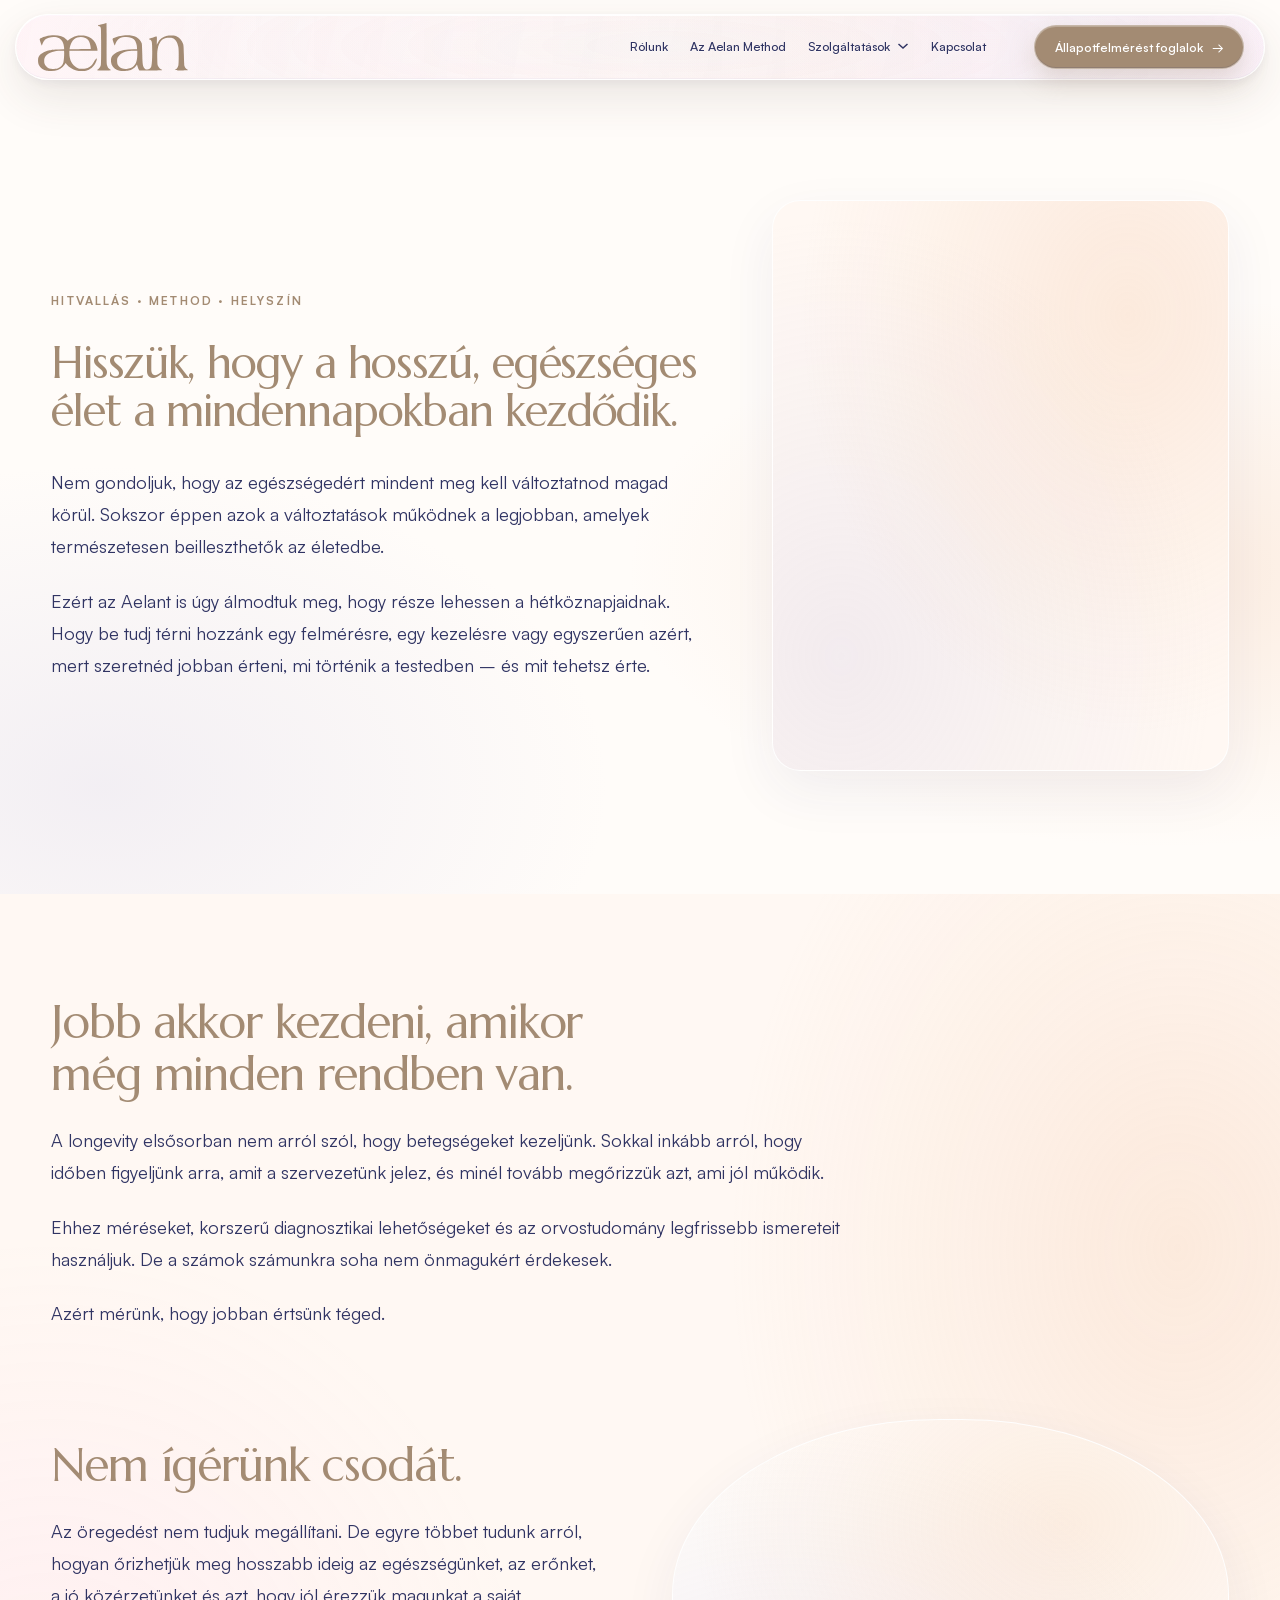
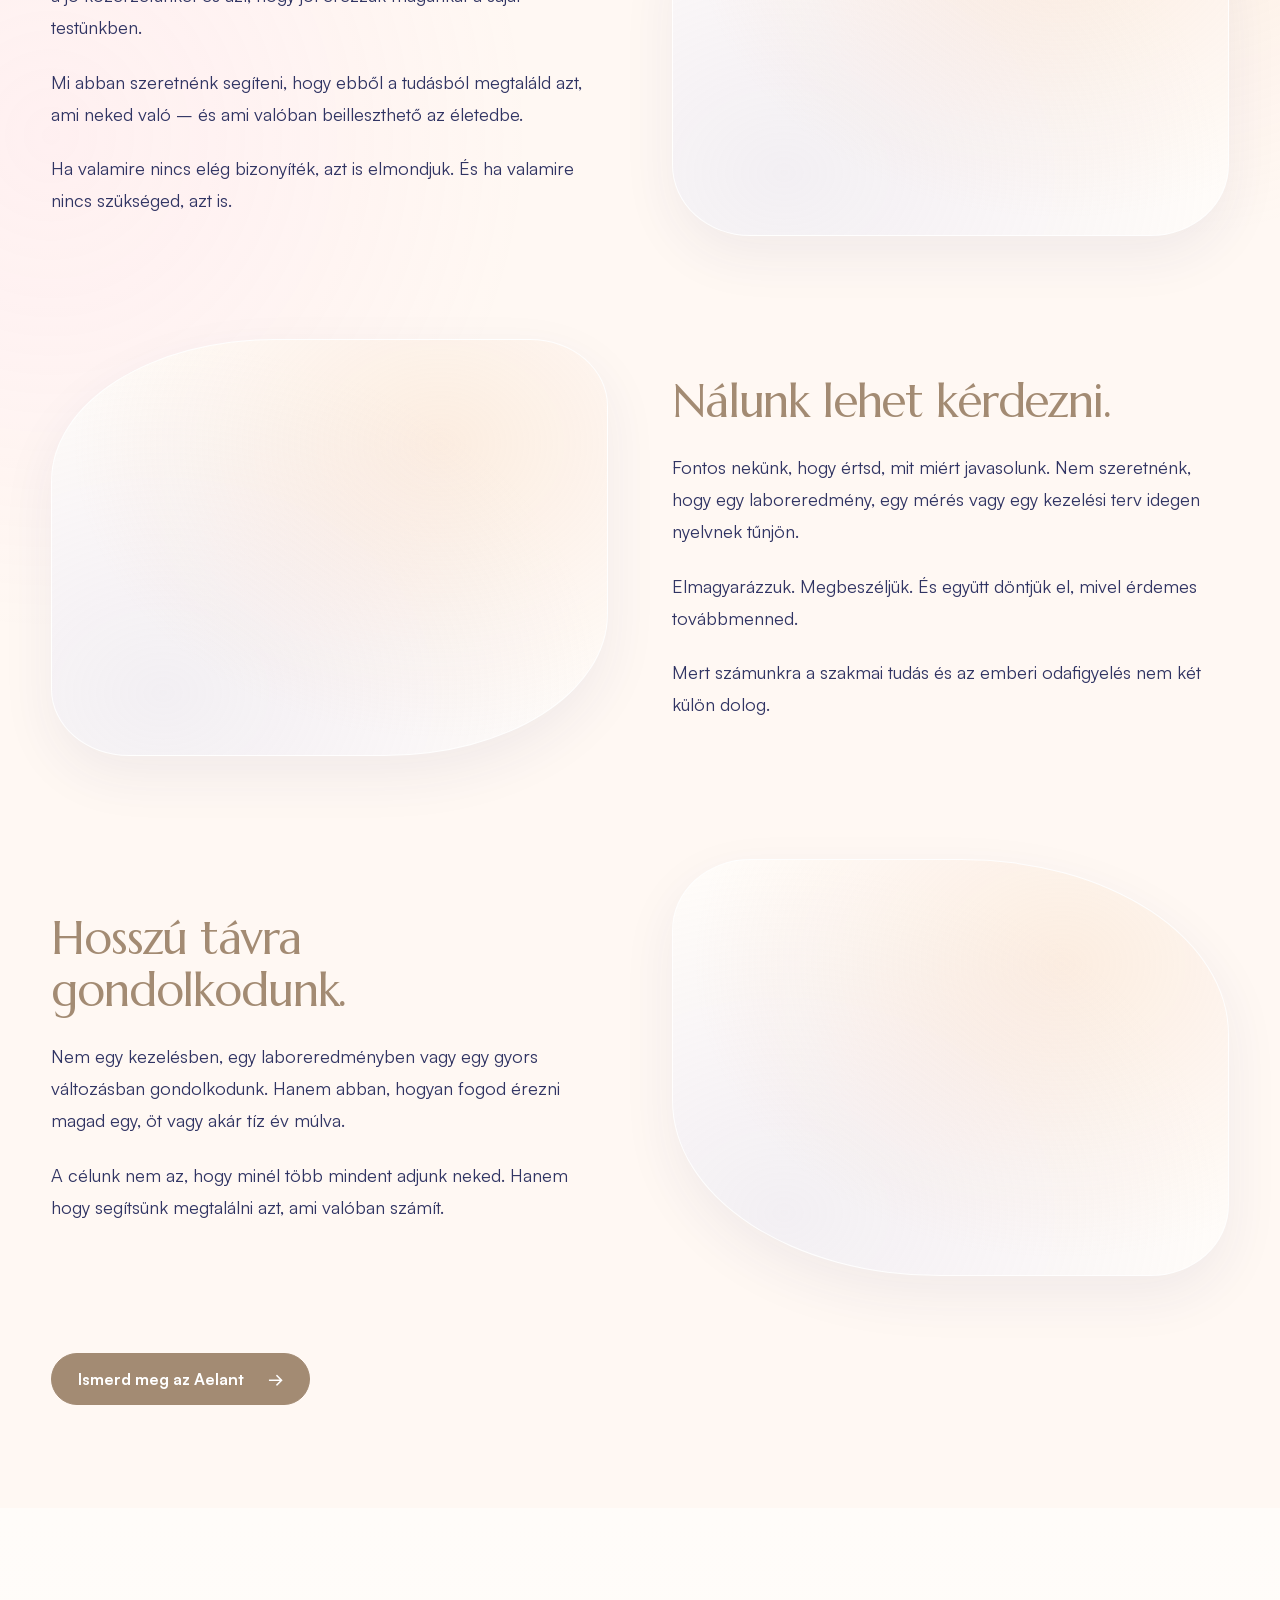
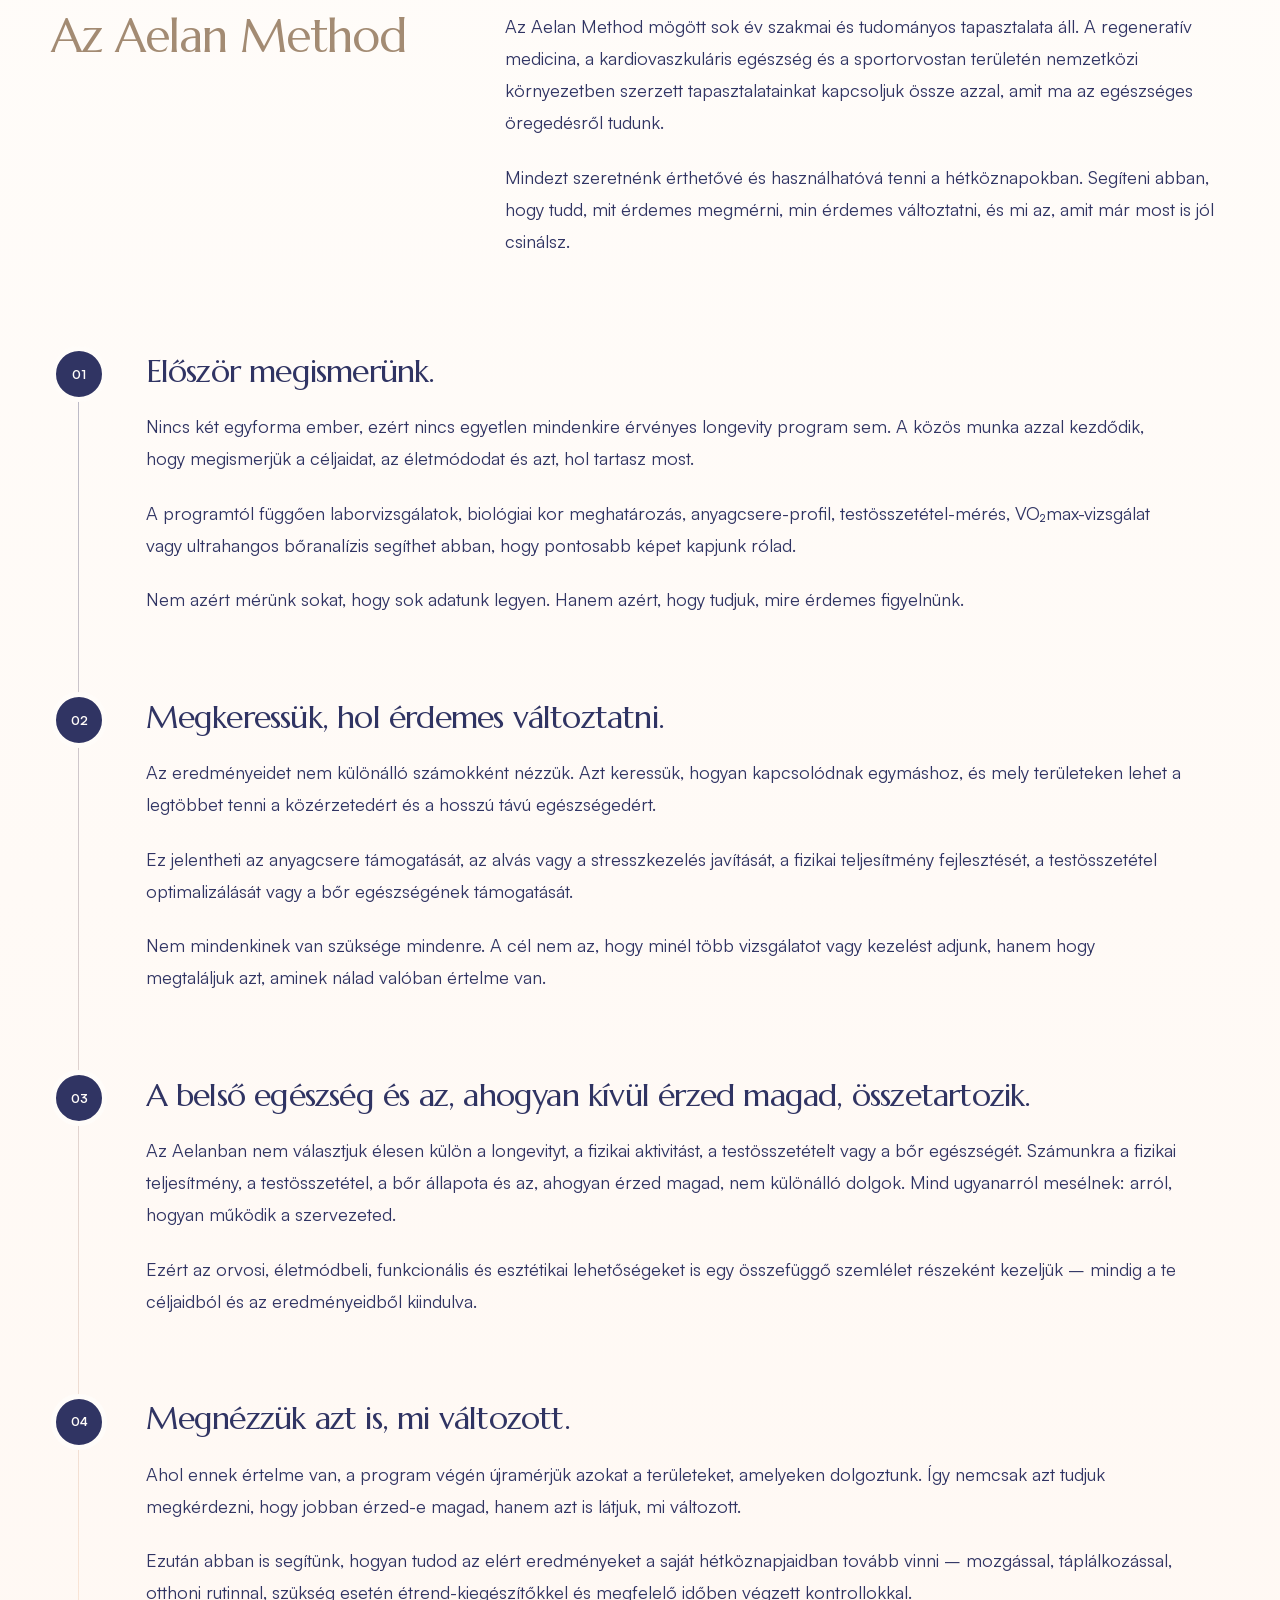
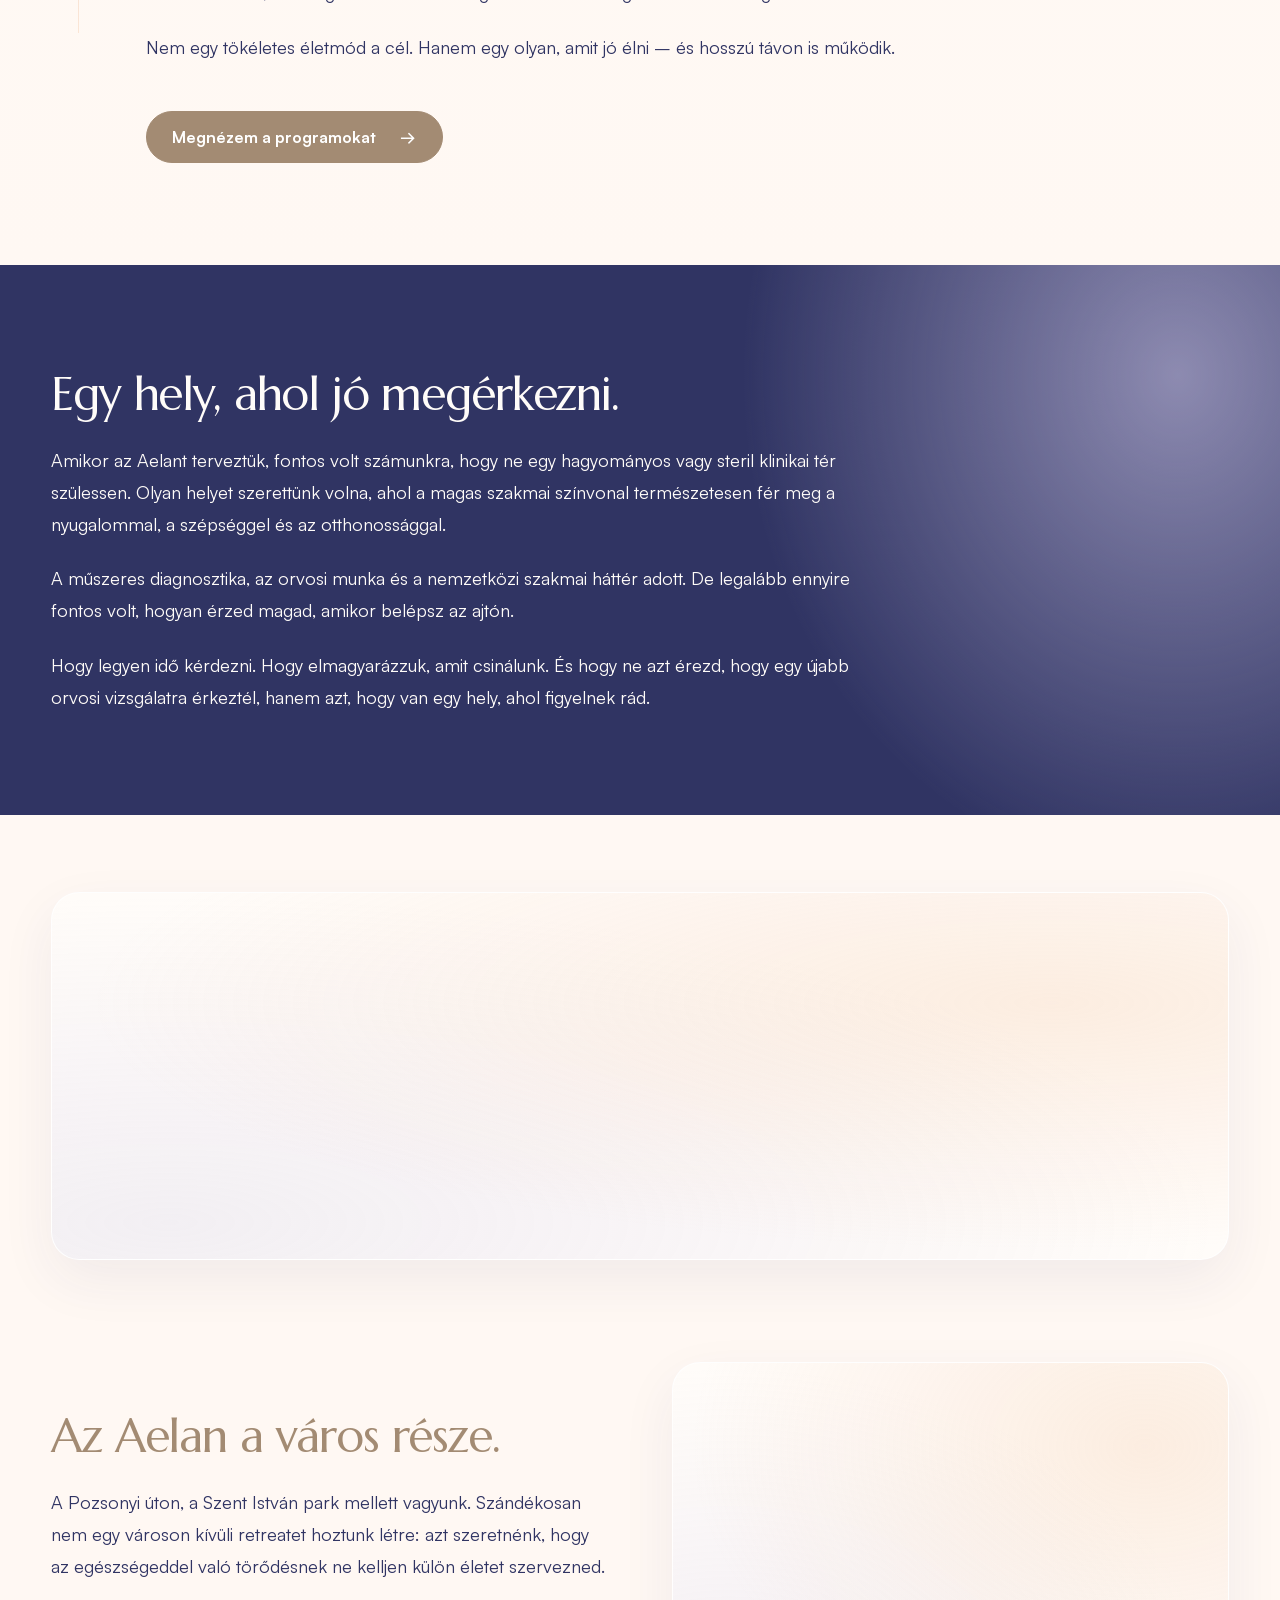
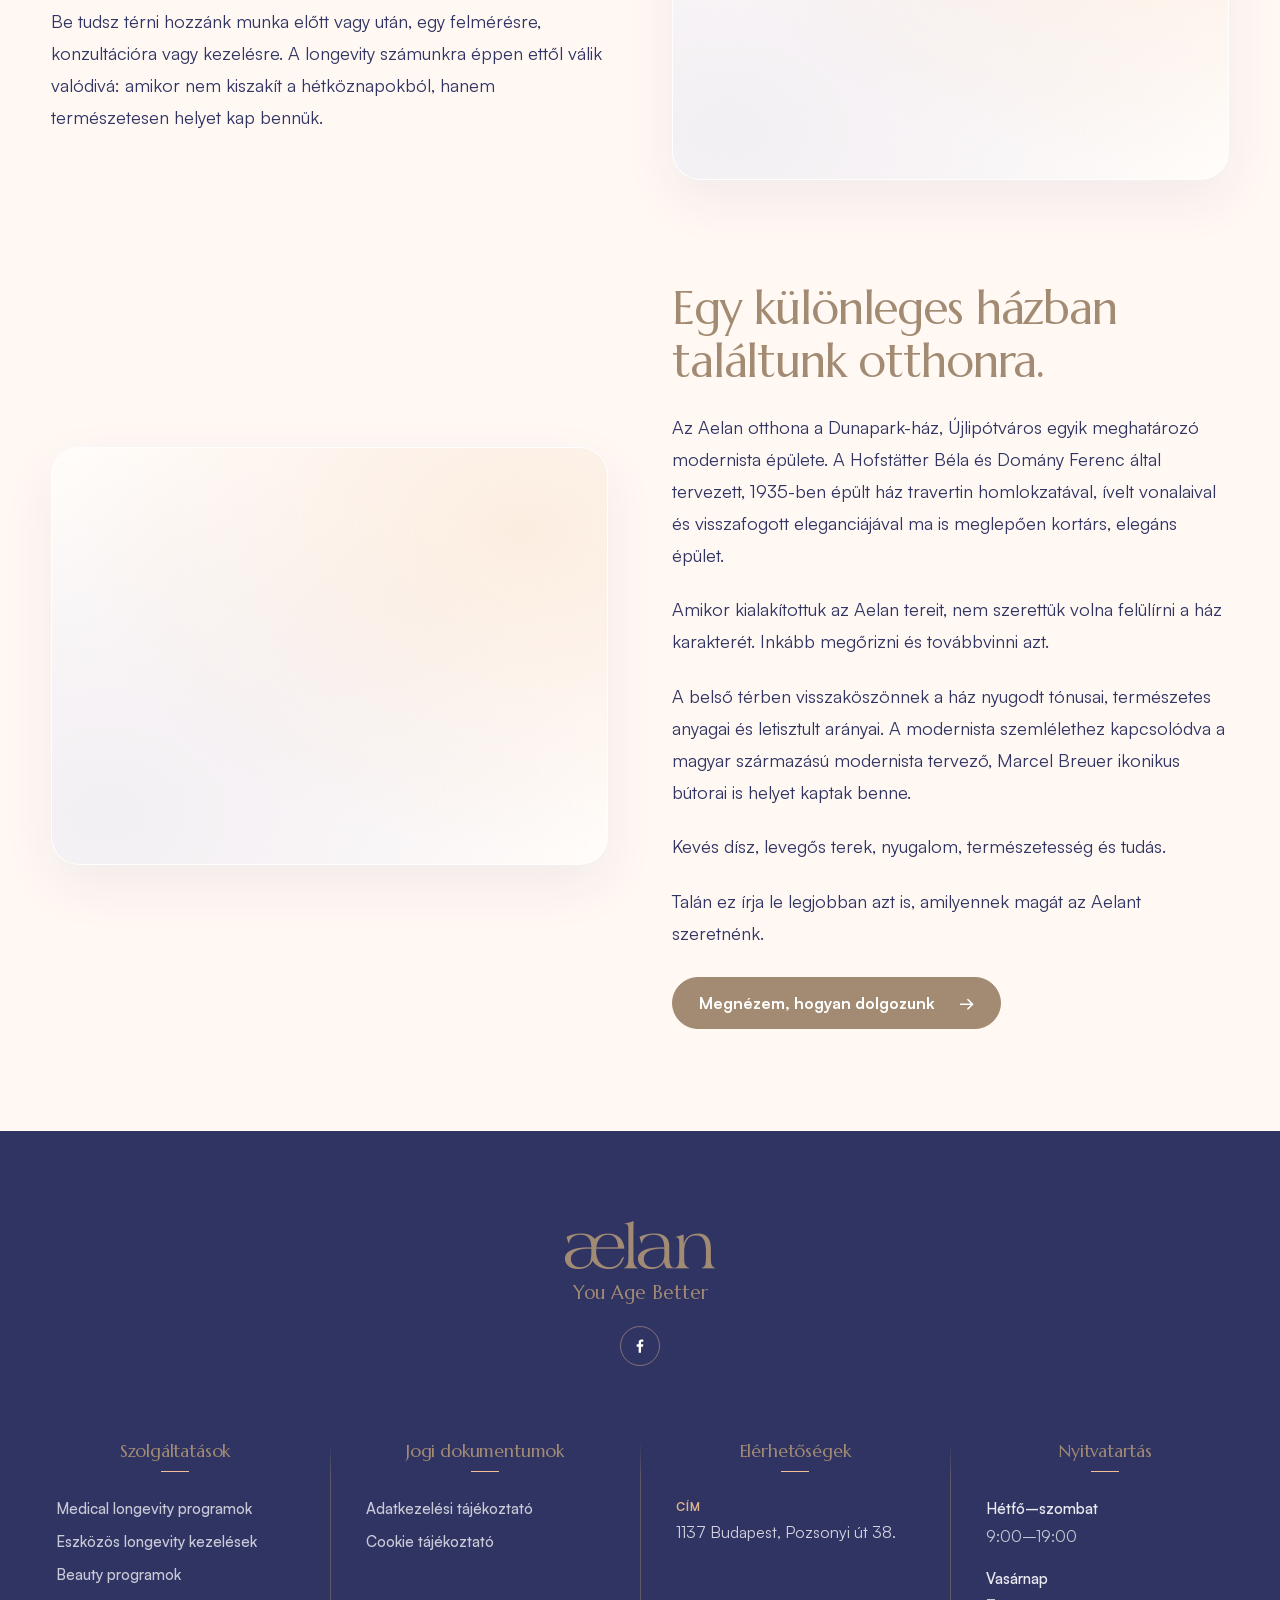
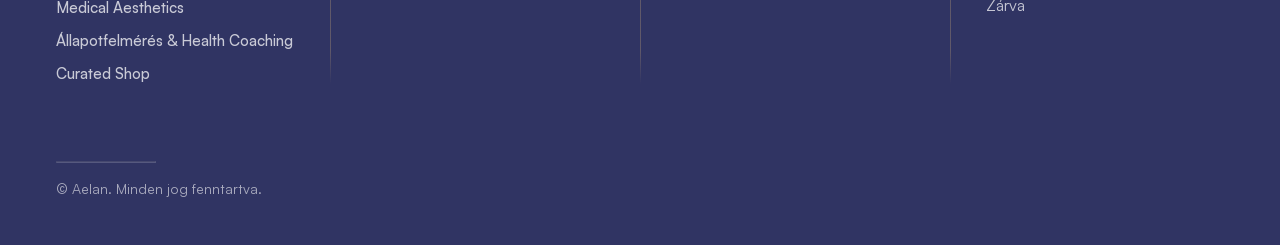
==== commit 0aa7ac97: "Use white labels on bronze controls" ====
--- a/snapshot/az-aelan-method/index.html
+++ b/snapshot/az-aelan-method/index.html
@@ -63,10 +63,10 @@
 /*# sourceURL=elementor-frontend-inline-css */
 </style>
 <link rel='stylesheet' id='elementor-post-101-css' href='/snapshot/wp-content/uploads/elementor/css/post-101.css?ver=1789668291' media='all' />
-<link rel='stylesheet' id='aelan-elementor-shell-css' href='/snapshot/wp-content/plugins/aelan-elementor/assets/shell.css?ver=0.3.31' media='all' />
-<link rel='stylesheet' id='aelan-elementor-blocks-css' href='/snapshot/wp-content/plugins/aelan-elementor/assets/blocks.css?ver=0.3.31' media='all' />
-<link rel='stylesheet' id='aelan-elementor-layout-css' href='/snapshot/wp-content/plugins/aelan-elementor/assets/elementor.css?ver=0.3.31' media='all' />
-<link rel='stylesheet' id='aelan-elementor-method-page-css' href='/snapshot/wp-content/plugins/aelan-elementor/assets/method-page.css?ver=0.3.31' media='all' />
+<link rel='stylesheet' id='aelan-elementor-shell-css' href='/snapshot/wp-content/plugins/aelan-elementor/assets/shell.css?ver=0.3.32' media='all' />
+<link rel='stylesheet' id='aelan-elementor-blocks-css' href='/snapshot/wp-content/plugins/aelan-elementor/assets/blocks.css?ver=0.3.32' media='all' />
+<link rel='stylesheet' id='aelan-elementor-layout-css' href='/snapshot/wp-content/plugins/aelan-elementor/assets/elementor.css?ver=0.3.32' media='all' />
+<link rel='stylesheet' id='aelan-elementor-method-page-css' href='/snapshot/wp-content/plugins/aelan-elementor/assets/method-page.css?ver=0.3.32' media='all' />
 <link rel='stylesheet' id='elementor-post-140-css' href='/snapshot/wp-content/uploads/elementor/css/post-140.css?ver=1789668291' media='all' />
 <link rel='stylesheet' id='base-desktop-css' href='/snapshot/wp-content/uploads/elementor/css/base-desktop.css?ver=6aac2bc30de26' media='all' />
 <link rel='stylesheet' id='base-mobile-css' href='/snapshot/wp-content/uploads/elementor/css/base-mobile.css?ver=6aac2bc30de26' media='(max-width:767px)' />
@@ -360,8 +360,8 @@
 
 
 
-<script id="aelan-elementor-reveal-js" src="/snapshot/wp-content/plugins/aelan-elementor/assets/reveal.js?ver=0.3.31"></script>
-<script id="aelan-elementor-header-js" src="/snapshot/wp-content/plugins/aelan-elementor/assets/header.js?ver=0.3.31"></script>
+<script id="aelan-elementor-reveal-js" src="/snapshot/wp-content/plugins/aelan-elementor/assets/reveal.js?ver=0.3.32"></script>
+<script id="aelan-elementor-header-js" src="/snapshot/wp-content/plugins/aelan-elementor/assets/header.js?ver=0.3.32"></script>
 
 
 
--- a/snapshot/wp-content/plugins/aelan-elementor/assets/shell.css
+++ b/snapshot/wp-content/plugins/aelan-elementor/assets/shell.css
@@ -8,7 +8,7 @@
     --aelan-coral: #f3a377;
     --aelan-bronze-cta: #a38b73;
     --aelan-bronze-cta-hover: #aa927a;
-    --aelan-bronze-cta-text: #1f223f;
+    --aelan-bronze-cta-text: #ffffff;
     --aelan-bronze-cta-shadow: rgba(163, 139, 115, 0.3);
     --aelan-lavender: #c6c0e0;
     --aelan-pink: #fda3dd;
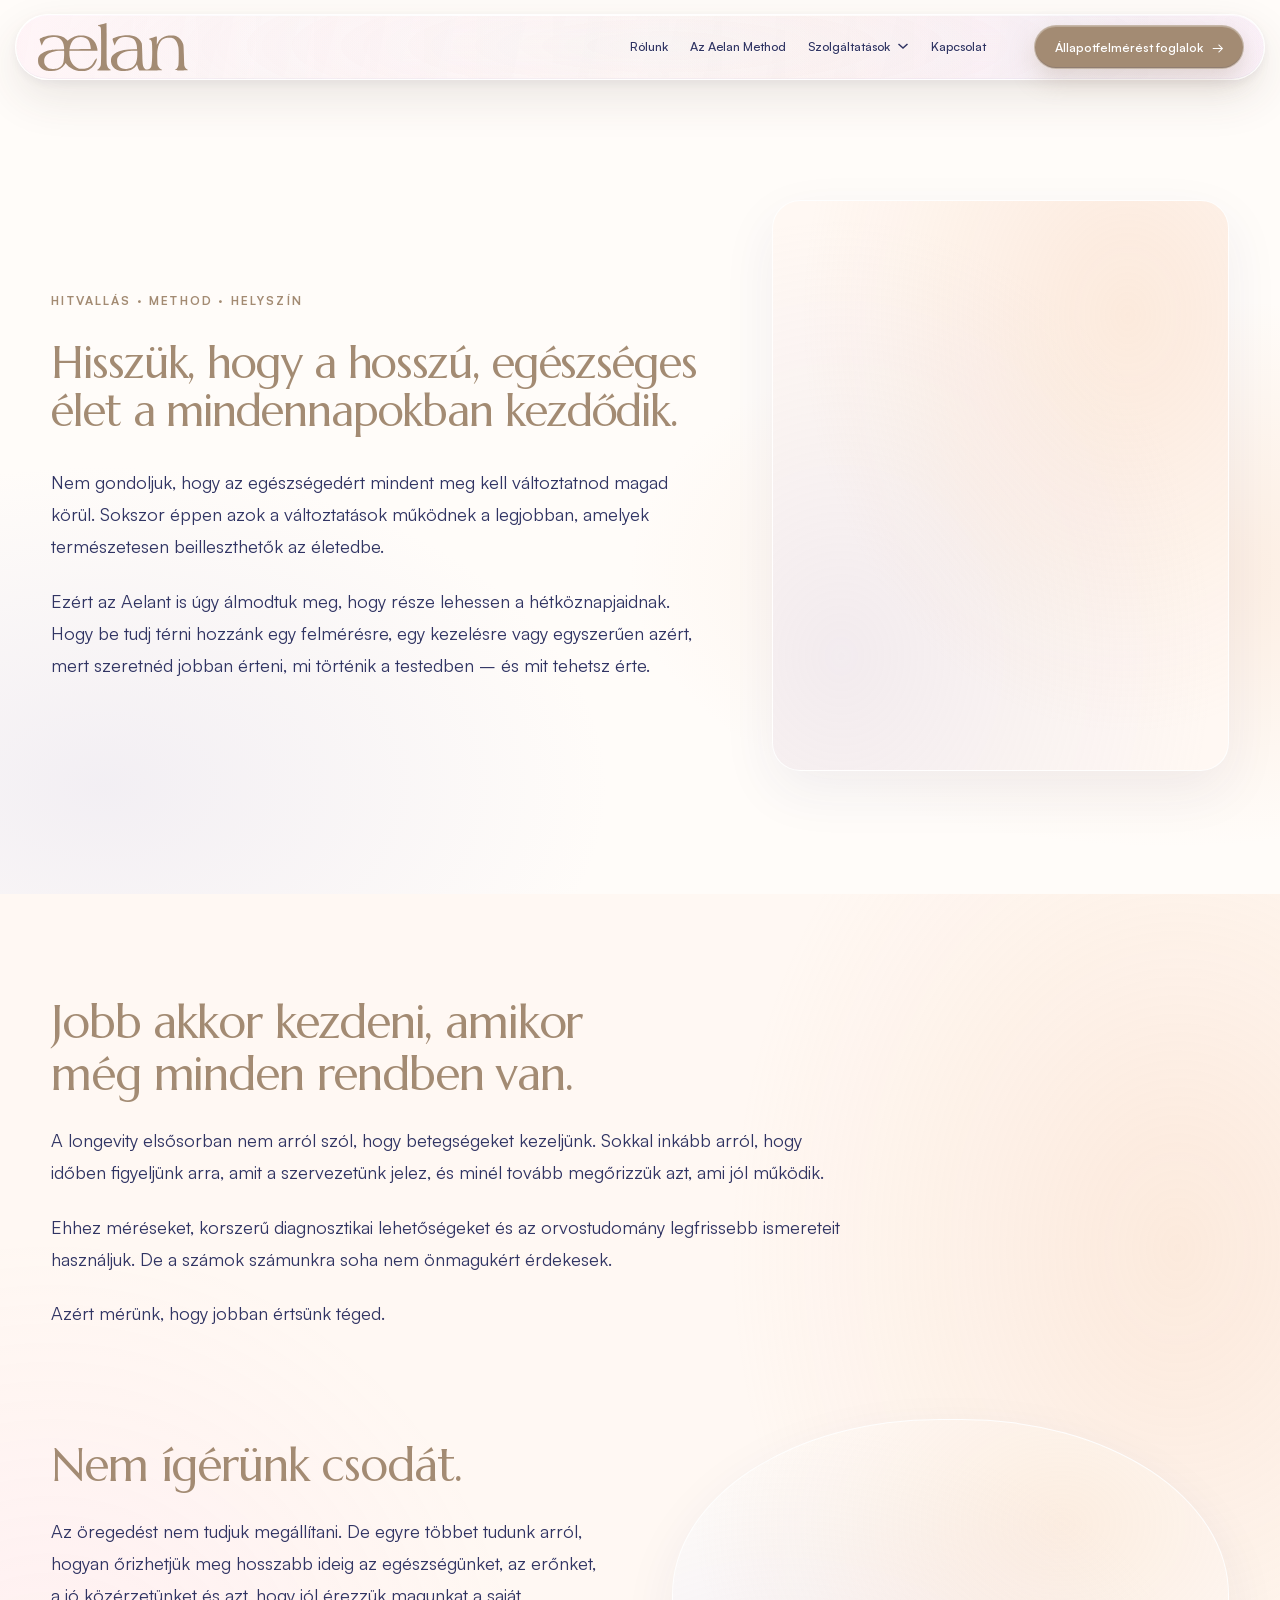
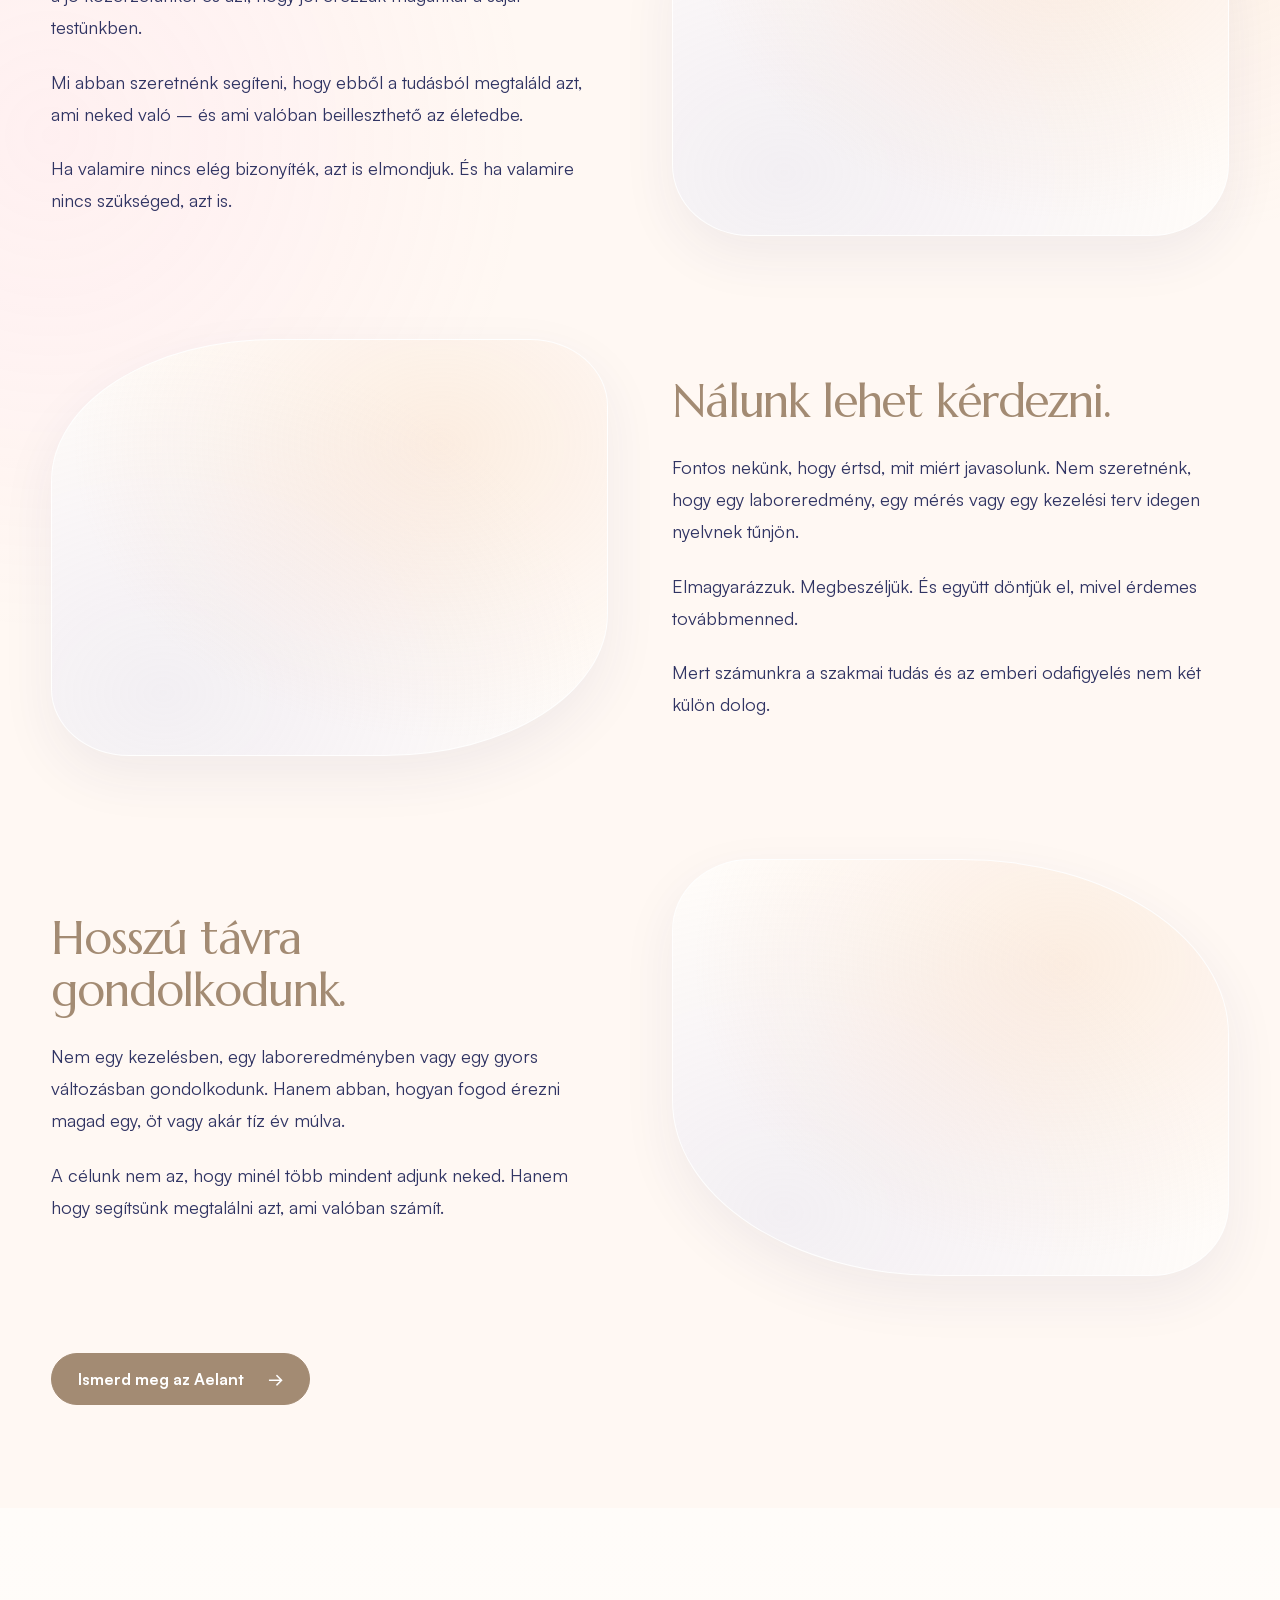
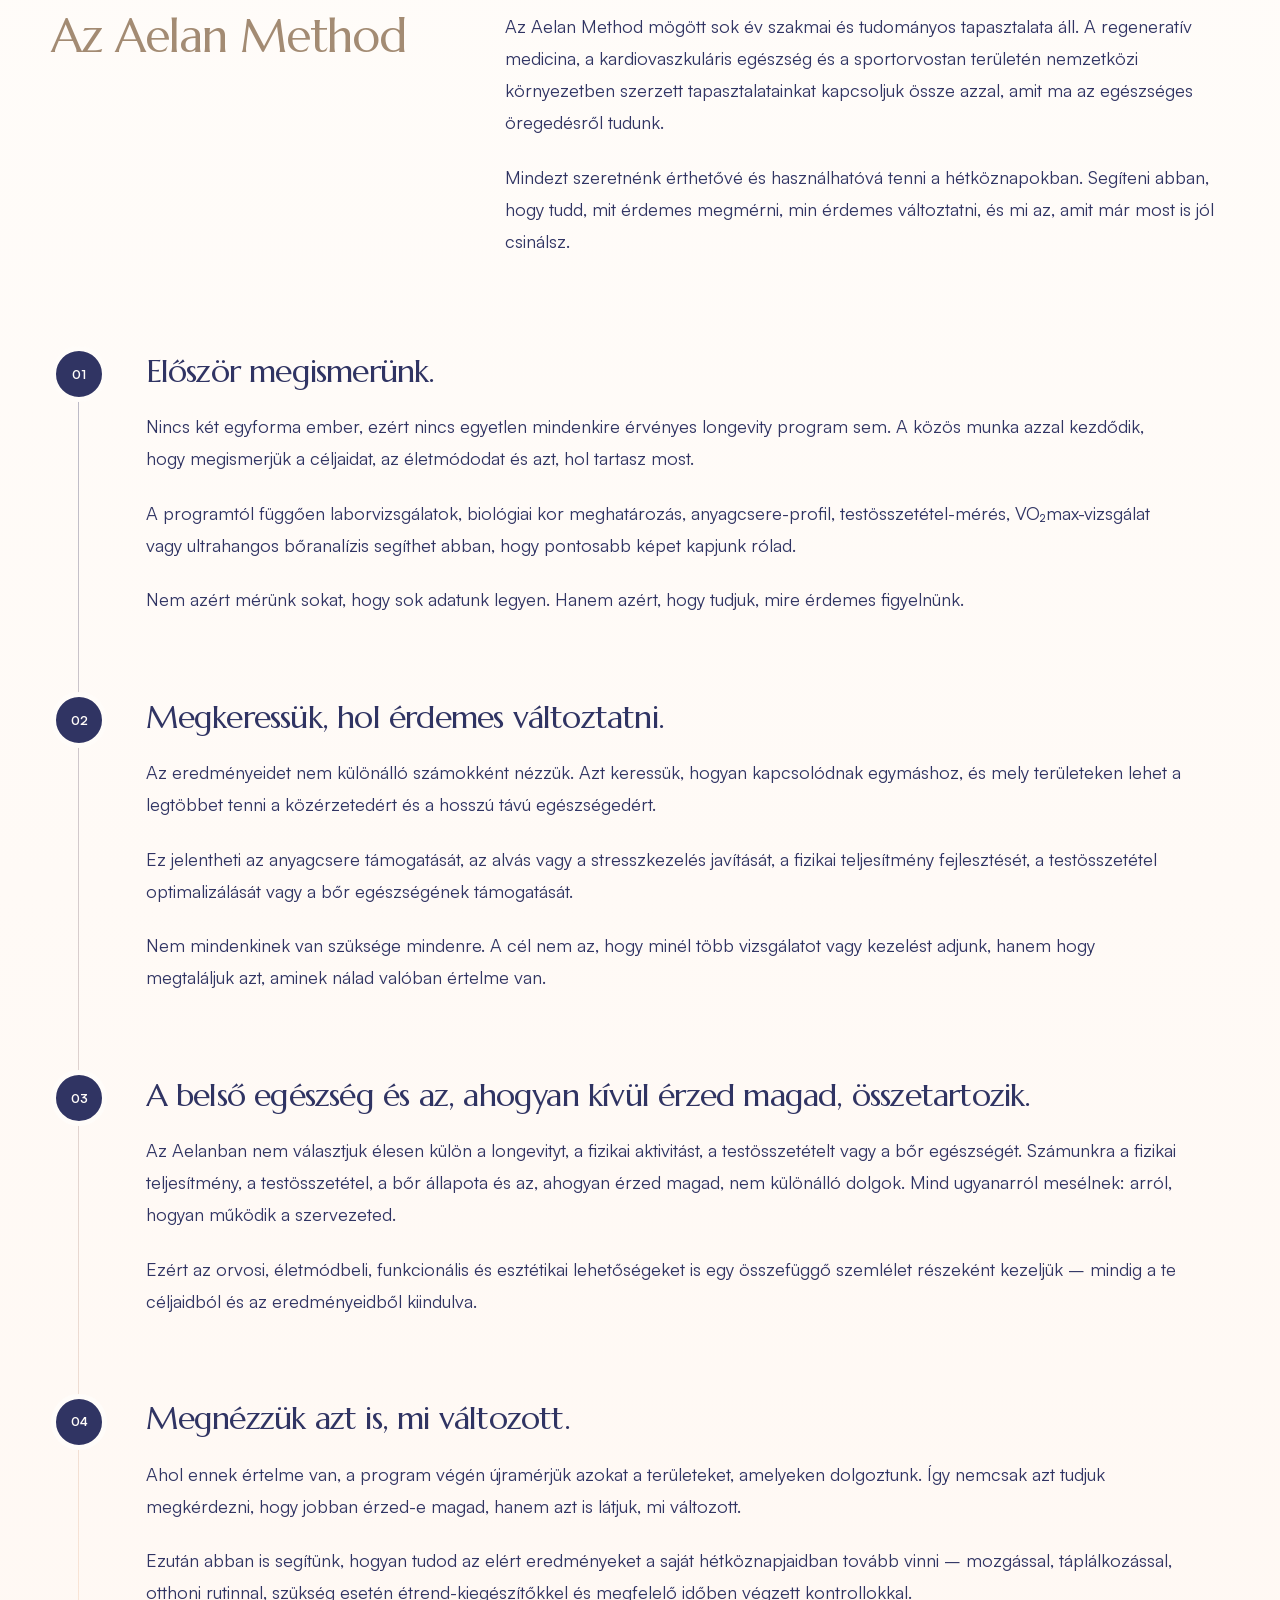
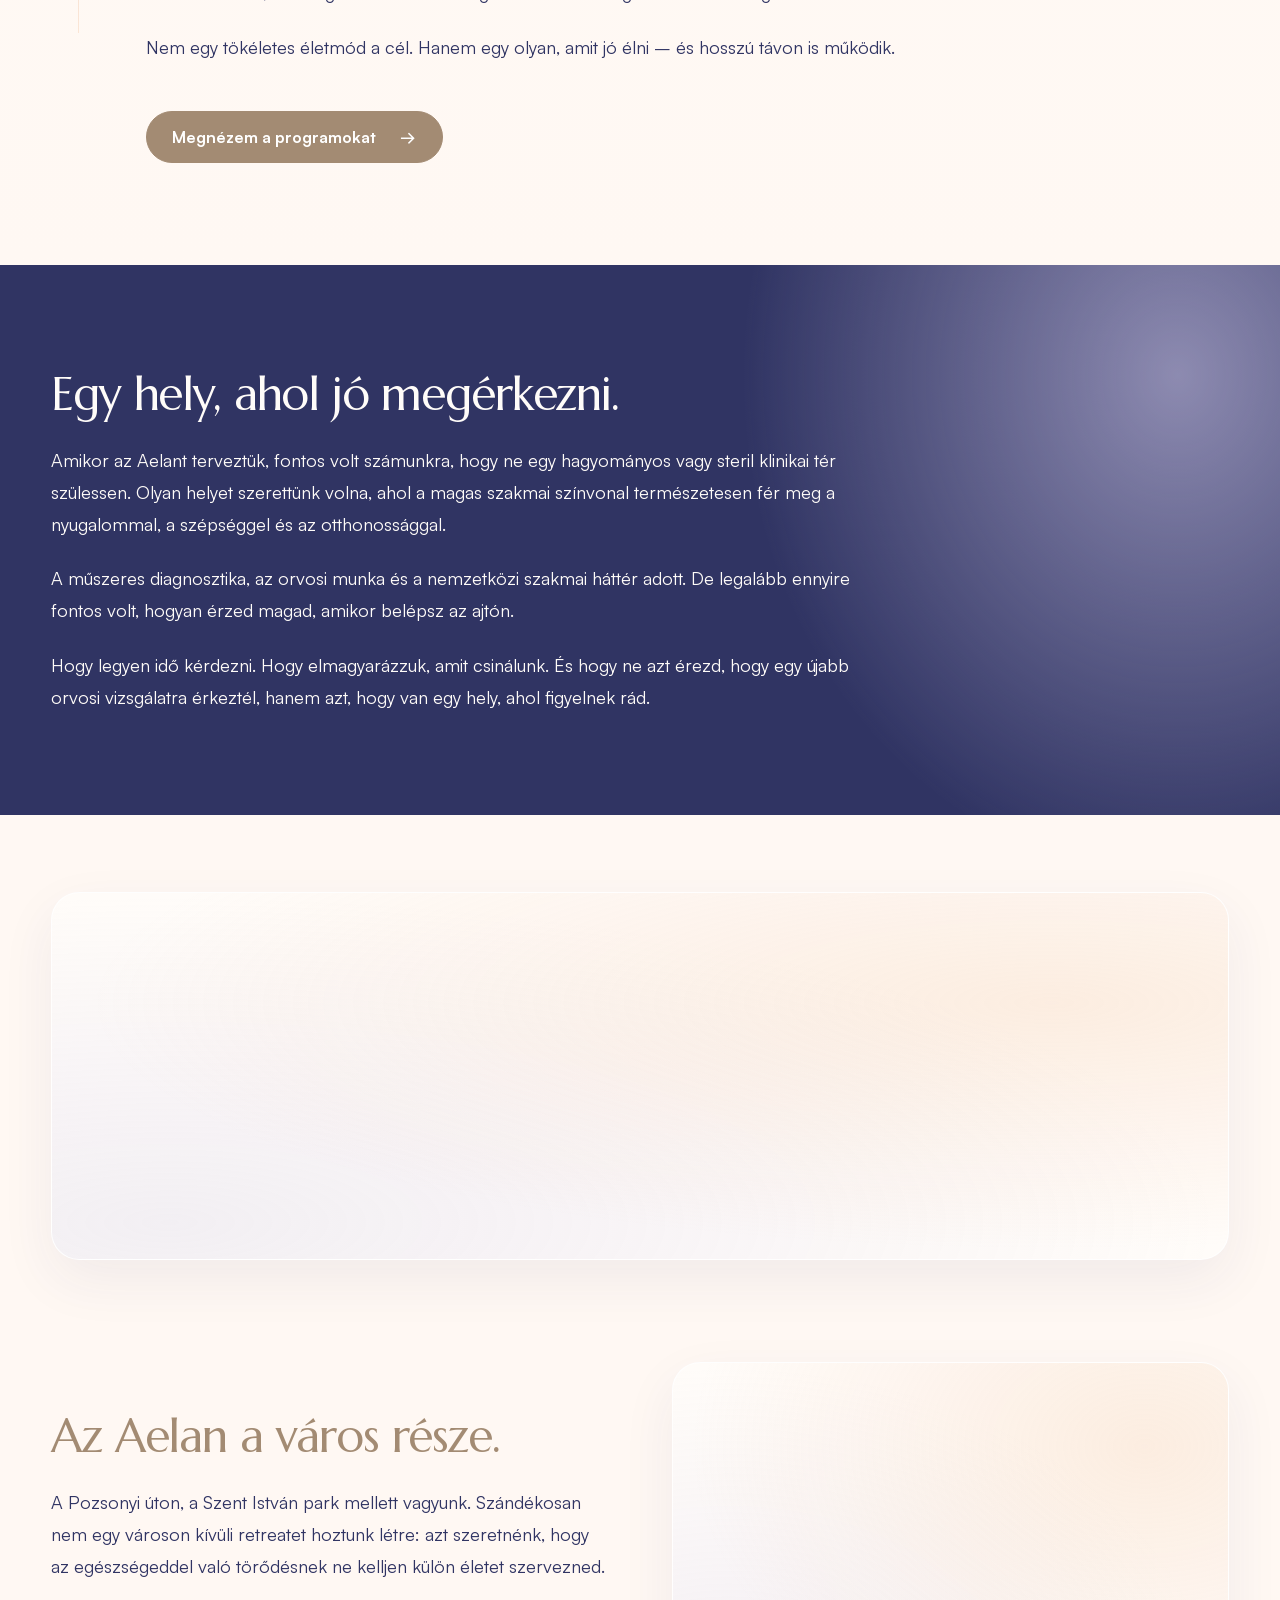
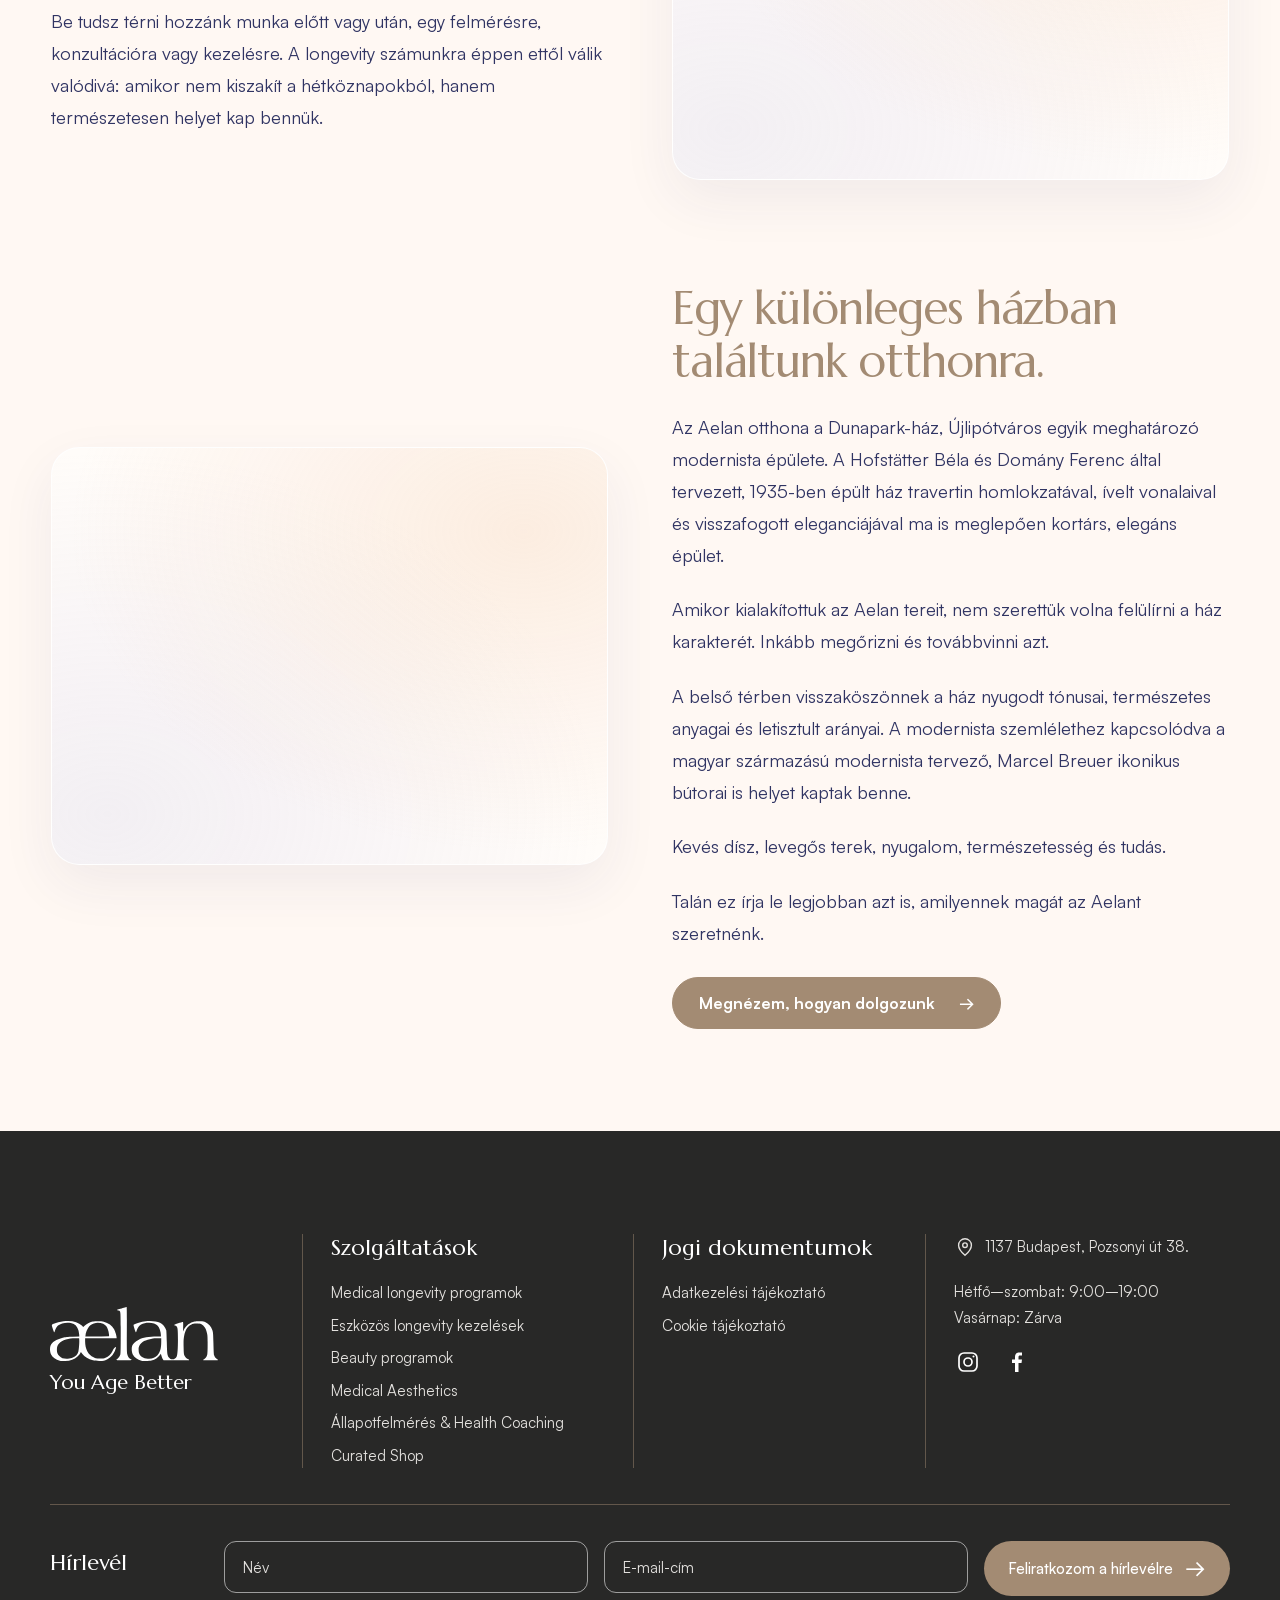
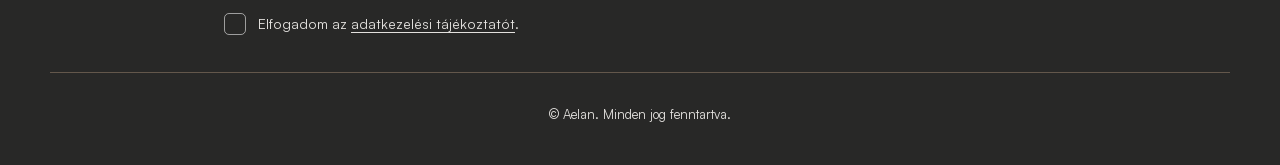
==== commit 11adf60e: "Refresh Aelan footer with charcoal layout and peach link states" ====
--- a/snapshot/az-aelan-method/index.html
+++ b/snapshot/az-aelan-method/index.html
@@ -62,18 +62,18 @@
 .e-form-textarea-base:not([data-resizable]) { resize: none; } .e-form-submit-button-base { cursor: pointer; box-sizing: border-box; }
 /*# sourceURL=elementor-frontend-inline-css */
 </style>
-<link rel='stylesheet' id='elementor-post-101-css' href='/snapshot/wp-content/uploads/elementor/css/post-101.css?ver=1789668291' media='all' />
-<link rel='stylesheet' id='aelan-elementor-shell-css' href='/snapshot/wp-content/plugins/aelan-elementor/assets/shell.css?ver=0.3.32' media='all' />
-<link rel='stylesheet' id='aelan-elementor-blocks-css' href='/snapshot/wp-content/plugins/aelan-elementor/assets/blocks.css?ver=0.3.32' media='all' />
-<link rel='stylesheet' id='aelan-elementor-layout-css' href='/snapshot/wp-content/plugins/aelan-elementor/assets/elementor.css?ver=0.3.32' media='all' />
-<link rel='stylesheet' id='aelan-elementor-method-page-css' href='/snapshot/wp-content/plugins/aelan-elementor/assets/method-page.css?ver=0.3.32' media='all' />
-<link rel='stylesheet' id='elementor-post-140-css' href='/snapshot/wp-content/uploads/elementor/css/post-140.css?ver=1789668291' media='all' />
-<link rel='stylesheet' id='base-desktop-css' href='/snapshot/wp-content/uploads/elementor/css/base-desktop.css?ver=6aac2bc30de26' media='all' />
-<link rel='stylesheet' id='base-mobile-css' href='/snapshot/wp-content/uploads/elementor/css/base-mobile.css?ver=6aac2bc30de26' media='(max-width:767px)' />
+<link rel='stylesheet' id='elementor-post-101-css' href='/snapshot/wp-content/uploads/elementor/css/post-101.css?ver=1791811818' media='all' />
+<link rel='stylesheet' id='aelan-elementor-shell-css' href='/snapshot/wp-content/plugins/aelan-elementor/assets/shell.css?ver=0.3.33' media='all' />
+<link rel='stylesheet' id='aelan-elementor-blocks-css' href='/snapshot/wp-content/plugins/aelan-elementor/assets/blocks.css?ver=0.3.33' media='all' />
+<link rel='stylesheet' id='aelan-elementor-layout-css' href='/snapshot/wp-content/plugins/aelan-elementor/assets/elementor.css?ver=0.3.33' media='all' />
+<link rel='stylesheet' id='aelan-elementor-method-page-css' href='/snapshot/wp-content/plugins/aelan-elementor/assets/method-page.css?ver=0.3.33' media='all' />
+<link rel='stylesheet' id='elementor-post-140-css' href='/snapshot/wp-content/uploads/elementor/css/post-140.css?ver=1791812272' media='all' />
+<link rel='stylesheet' id='base-desktop-css' href='/snapshot/wp-content/uploads/elementor/css/base-desktop.css?ver=6acce0eab7635' media='all' />
+<link rel='stylesheet' id='base-mobile-css' href='/snapshot/wp-content/uploads/elementor/css/base-mobile.css?ver=6acce0eab7635' media='(max-width:767px)' />
 
 
 <link rel="https://api.w.org/" href="/snapshot/wp-json/" /><link rel="EditURI" type="application/rsd+xml" title="RSD" href="/snapshot/xmlrpc.php?rsd" />
-<meta name="generator" content="WordPress 7.1" />
+<meta name="generator" content="WordPress 7.1.1" />
 <link rel='shortlink' href='/snapshot/?p=140' />
 <meta name="generator" content="Elementor 4.2.4; features: e_font_icon_svg, additional_custom_breakpoints; settings: css_print_method-external, google_font-enabled, font_display-swap">
 			<style>
@@ -99,6 +99,7 @@
 @font-face{font-family:Satoshi;font-style:italic;font-weight:300 900;font-display:swap;src:url('/snapshot/wp-content/themes/aelan/assets/fonts/Satoshi-VariableItalic.woff2') format('woff2');}
 @font-face{font-family:Marcellus;font-style:normal;font-weight:400;font-display:swap;src:url('/snapshot/wp-content/themes/aelan/assets/fonts/Marcellus-Regular.woff2') format('woff2');}
 </style>
+<link rel="stylesheet" href="/snapshot/wp-content/plugins/aelan-elementor/assets/footer.css?ver=charcoal-20261019">
 <link rel="icon" href="/snapshot/wp-content/uploads/2026/08/aelan-logo-source.png" /><meta name="robots" content="noindex,nofollow" /></head>
 <body class="wp-singular page-template page-template-elementor_header_footer page page-id-140 wp-custom-logo wp-embed-responsive wp-theme-aelan aelan-elementor-page elementor-default elementor-kit-101 elementor-page elementor-page-140">
 		<header data-elementor-type="header" data-elementor-id="103" class="elementor elementor-103" data-elementor-post-type="elementor_library">
@@ -291,33 +292,42 @@
 			<div class="elementor-element elementor-element-26e5484 e-con-full aelan-elementor-section e-flex e-con e-parent" data-id="26e5484" data-element_type="container" data-e-type="container">
 				<div class="elementor-element elementor-element-318937d elementor-widget elementor-widget-aelan-footer" data-id="318937d" data-element_type="widget" data-e-type="widget" data-widget_type="aelan-footer.default">
 				<div class="elementor-widget-container">
-					        <footer class="aelan-site-footer">
-            <div class="aelan-site-footer__brand">
-                <div class="aelan-site-logo"><a class="custom-logo-link" href="/snapshot/"><img width="512" height="164" src="/snapshot/wp-content/uploads/2026/08/aelan-logo-source.png" class="custom-logo" alt="Aelan" loading="lazy" decoding="async" srcset="/snapshot/wp-content/uploads/2026/08/aelan-logo-source.png 512w, /snapshot/wp-content/uploads/2026/08/aelan-logo-source-300x96.png 300w" sizes="auto, (max-width: 512px) 100vw, 512px" /></a></div>
-                <p class="aelan-site-footer__tagline">You Age Better</p>
-                <ul class="wp-block-social-links has-normal-icon-size has-icon-color is-style-logos-only aelan-site-footer__socials">
-                                        <li class="wp-social-link wp-social-link-facebook"><a href="https://www.facebook.com/people/Aelan-Health/61566545990942/" aria-label="Facebook" target="_blank" rel="noopener"><svg width="24" height="24" viewBox="0 0 24 24" aria-hidden="true"><path d="M13.5 22v-9h3l.5-3.5h-3.5V7.3c0-1 .3-1.7 1.8-1.7H17V2.5c-.3 0-1.4-.1-2.6-.1-2.6 0-4.4 1.6-4.4 4.6v2.5H7V13h3v9h3.5z"/></svg></a></li>                                    </ul>
-            </div>
-            <div class="aelan-site-footer__inner">
-                <div class="wp-block-column aelan-site-footer__column">
-                    <h3 class="aelan-site-footer__heading">Szolgáltatások</h3>
+<footer class="aelan-site-footer is-charcoal">
+          <div class="af-footer__shell">
+            <div class="af-footer__main">
+                <div class="af-footer__brand">
+                    <a class="af-footer__logo" href="/snapshot/"><img width="512" height="164" src="/snapshot/wp-content/plugins/aelan-elementor/assets/starter/aelan-logo.svg" alt="Aelan" loading="lazy" decoding="async"></a>
+                    <p class="af-footer__tagline">You Age Better</p>
+                </div>
+                <div class="af-footer__column">
+                    <h3 class="af-footer__heading">Szolgáltatások</h3>
                     <nav class="wp-block-navigation aelan-footer-services-navigation"><ul class="wp-block-navigation__container"><li class="wp-block-navigation-item "><a class="wp-block-navigation-item__content" href="#medical-programok">Medical longevity programok</a></li><li class="wp-block-navigation-item "><a class="wp-block-navigation-item__content" href="#longevity-kezelesek">Eszközös longevity kezelések</a></li><li class="wp-block-navigation-item "><a class="wp-block-navigation-item__content" href="#beauty-programok">Beauty programok</a></li><li class="wp-block-navigation-item "><a class="wp-block-navigation-item__content" href="#beauty-programok">Medical Aesthetics</a></li><li class="wp-block-navigation-item "><a class="wp-block-navigation-item__content" href="#aelan-allapotfelmeres">Állapotfelmérés &amp; Health Coaching</a></li><li class="wp-block-navigation-item "><a class="wp-block-navigation-item__content" href="#supplement-shop">Curated Shop</a></li></ul></nav>                </div>
-                <div class="wp-block-column aelan-site-footer__column">
-                    <h3 class="aelan-site-footer__heading">Jogi dokumentumok</h3>
+                <div class="af-footer__column">
+                    <h3 class="af-footer__heading">Jogi dokumentumok</h3>
                     <nav class="wp-block-navigation aelan-footer-legal-navigation"><ul class="wp-block-navigation__container"><li class="wp-block-navigation-item "><a class="wp-block-navigation-item__content" href="/adatkezelesi-tajekoztato/">Adatkezelési tájékoztató</a></li><li class="wp-block-navigation-item "><a class="wp-block-navigation-item__content" href="/cookie-tajekoztato/">Cookie tájékoztató</a></li></ul></nav>                </div>
-                <div class="wp-block-column aelan-site-footer__column aelan-site-footer__contact">
-                    <h3 class="aelan-site-footer__heading">Elérhetőségek</h3>
-                    <address class="aelan-contact-details"><ul><li><span>Cím</span>1137 Budapest, Pozsonyi út 38.</li></ul></address>                </div>
-                <div class="wp-block-column aelan-site-footer__column aelan-site-footer__opening">
-                    <h3 class="aelan-site-footer__heading">Nyitvatartás</h3>
-                    <ul class="aelan-site-footer__hours">
-                        <li><strong>Hétfő–szombat</strong><span>9:00–19:00</span></li>
-                        <li><strong>Vasárnap</strong><span>Zárva</span></li>
+                <div class="af-footer__column af-footer__practical">
+                    <address class="af-footer__address"><svg width="22" height="22" viewBox="0 0 24 24" fill="none" stroke="currentColor" stroke-width="1.5" aria-hidden="true"><path d="M19 10c0 5-7 11-7 11S5 15 5 10a7 7 0 1 1 14 0Z"/><circle cx="12" cy="10" r="2.5"/></svg><span>1137 Budapest, Pozsonyi út 38.</span></address>
+                    <ul class="af-footer__hours" aria-label="Nyitvatartás">
+                        <li>Hétfő–szombat: 9:00–19:00</li>
+                        <li>Vasárnap: Zárva</li>
                     </ul>
-                </div>
-            </div>
-            <hr class="wp-block-separator aelan-site-footer__divider">
-            <p class="aelan-site-footer__copyright has-small-font-size">© Aelan. Minden jog fenntartva.</p>
+                    <ul class="af-footer__socials" aria-label="Közösségi oldalak">
+                                                    <li><button type="button" disabled aria-label="Instagram – a hivatkozás még nincs megadva"><svg width="24" height="24" viewBox="0 0 24 24" fill="none" stroke="currentColor" stroke-width="1.7" aria-hidden="true"><rect x="3" y="3" width="18" height="18" rx="5"/><circle cx="12" cy="12" r="4"/><circle cx="17.5" cy="6.5" r="1" fill="currentColor" stroke="none"/></svg></button></li>
+                                                <li class="wp-social-link wp-social-link-facebook"><a href="https://www.facebook.com/people/Aelan-Health/61566545990942/" aria-label="Facebook" target="_blank" rel="noopener"><svg width="24" height="24" viewBox="0 0 24 24" aria-hidden="true"><path d="M13.5 22v-9h3l.5-3.5h-3.5V7.3c0-1 .3-1.7 1.8-1.7H17V2.5c-.3 0-1.4-.1-2.6-.1-2.6 0-4.4 1.6-4.4 4.6v2.5H7V13h3v9h3.5z"/></svg></a></li>                    </ul>
+                </div>
+            </div>
+            <div class="af-footer__newsletter">
+                <h3 class="af-footer__heading">Hírlevél</h3>
+                <!-- No submit action until a newsletter provider is connected. -->
+                <div class="af-footer__form" role="group" aria-label="Hírlevél-feliratkozás">
+                    <label class="af-footer__field"><span class="screen-reader-text">Név</span><input type="text" name="aelan_footer_name" autocomplete="name" placeholder="Név"></label>
+                    <label class="af-footer__field"><span class="screen-reader-text">E-mail-cím</span><input type="email" name="aelan_footer_email" autocomplete="email" inputmode="email" placeholder="E-mail-cím"></label>
+                    <button class="af-footer__submit" type="button" disabled aria-disabled="true" title="A hírlevélrendszer bekötése után aktiválható">Feliratkozom a hírlevélre <span aria-hidden="true">→</span></button>
+                    <label class="af-footer__consent"><input type="checkbox" name="aelan_footer_consent"><span>Elfogadom az <a href="/snapshot/adatkezelesi-tajekoztato/">adatkezelési tájékoztatót</a>.</span></label>
+                </div>
+            </div>
+            <p class="af-footer__copyright">© Aelan. Minden jog fenntartva.</p>
+          </div>
         </footer>
 				</div>
 				</div>
@@ -352,16 +362,16 @@
 					} );
 				} )();
 			</script>
-			<link rel='stylesheet' id='elementor-post-103-css' href='/snapshot/wp-content/uploads/elementor/css/post-103.css?ver=1789668291' media='all' />
-<link rel='stylesheet' id='elementor-post-104-css' href='/snapshot/wp-content/uploads/elementor/css/post-104.css?ver=1789668291' media='all' />
-
-
-
-
-
-
-<script id="aelan-elementor-reveal-js" src="/snapshot/wp-content/plugins/aelan-elementor/assets/reveal.js?ver=0.3.32"></script>
-<script id="aelan-elementor-header-js" src="/snapshot/wp-content/plugins/aelan-elementor/assets/header.js?ver=0.3.32"></script>
+			<link rel='stylesheet' id='elementor-post-103-css' href='/snapshot/wp-content/uploads/elementor/css/post-103.css?ver=1791812965' media='all' />
+<link rel='stylesheet' id='elementor-post-104-css' href='/snapshot/wp-content/uploads/elementor/css/post-104.css?ver=1791813032' media='all' />
+
+
+
+
+
+
+<script id="aelan-elementor-reveal-js" src="/snapshot/wp-content/plugins/aelan-elementor/assets/reveal.js?ver=0.3.33"></script>
+<script id="aelan-elementor-header-js" src="/snapshot/wp-content/plugins/aelan-elementor/assets/header.js?ver=0.3.33"></script>
 
 
 
--- a/snapshot/wp-content/plugins/aelan-elementor/assets/footer.css
+++ b/snapshot/wp-content/plugins/aelan-elementor/assets/footer.css
@@ -0,0 +1,81 @@
+/* Charcoal footer preset: isolated from the older footer's centered layout. */
+.aelan-site-footer.is-charcoal {
+    --af-charcoal: #282827;
+    --af-white: #fff;
+    --af-copy: #e3e1de;
+    --af-bronze: #a38b73;
+    --af-hover: #f3bf99;
+    --af-line: rgb(163 139 115 / 48%);
+    --af-field-line: rgb(255 255 255 / 55%);
+    --af-shell: 1180px;
+    --af-gap: clamp(20px, 2.2vw, 28px);
+    --af-radius: 12px;
+    background: var(--af-charcoal);
+    color: var(--af-copy);
+    padding: clamp(64px, 8vw, 120px) 32px 40px !important;
+    font-family: var(--aelan-font-body, 'Satoshi', sans-serif);
+    font-size: 15px;
+    line-height: 1.7;
+}
+.is-charcoal .af-footer__shell { max-width: var(--af-shell); margin-inline: auto; }
+.is-charcoal .af-footer__main { display: grid; grid-template-columns: .95fr 1.25fr 1.1fr 1.15fr; }
+.is-charcoal .af-footer__main > * { min-width: 0; }
+.is-charcoal .af-footer__brand { align-self: center; padding-right: var(--af-gap); text-align: left; }
+.is-charcoal .af-footer__logo { display: block; width: 75%; max-width: 172.5px; }
+.is-charcoal .af-footer__logo img { display: block; width: 100%; height: auto; max-height: none; filter: brightness(0) invert(1); }
+.is-charcoal .af-footer__tagline { color: var(--af-white); font: 400 clamp(15px, 1.575vw, 21.75px)/1.3 'Marcellus', serif; margin: 7.5px 0 0; white-space: nowrap; }
+.is-charcoal .af-footer__column { border-left: 1px solid var(--af-line); padding: 0 var(--af-gap); }
+.is-charcoal .af-footer__column:last-child { padding-right: 0; }
+.aelan-site-footer.is-charcoal .af-footer__heading { color: var(--af-white); font: 400 22px/1.3 'Marcellus', serif; margin: 0 0 18px; text-align: left; }
+.aelan-site-footer.is-charcoal .wp-block-navigation__container { display: flex !important; flex-direction: column; align-items: flex-start !important; gap: 7px !important; list-style: none; padding: 0; margin: 0; }
+.aelan-site-footer.is-charcoal .wp-block-navigation-item { margin: 0 !important; width: auto !important; }
+.aelan-site-footer.is-charcoal .wp-block-navigation-item__content { color: var(--af-copy); opacity: 1; font-size: 15px; font-weight: 400; text-align: left; padding: 0; line-height: 1.7; text-decoration: none; transform: none; }
+.is-charcoal .af-footer__address { display: flex; align-items: flex-start; gap: 9px; font-style: normal; margin: 0; line-height: 1.7; }
+.is-charcoal .af-footer__address svg { flex: 0 0 22px; margin-top: 2px; }
+.is-charcoal .af-footer__hours { list-style: none; margin: 20px 0 10px; padding: 0; }
+.is-charcoal .af-footer__socials { display: flex; gap: 5px; list-style: none; margin: 0 0 0 -8px; padding: 0; }
+.is-charcoal .af-footer__socials li { margin: 0; padding: 0; background: none; }
+.is-charcoal .af-footer__socials :is(a,button) { display: grid; place-items: center; color: var(--af-white); background: transparent; border: 0; border-radius: 8px; padding: 8px; width: 44px; height: 44px; opacity: 1; box-shadow: none; }
+.is-charcoal .af-footer__socials a svg { fill: currentColor; }
+.is-charcoal .af-footer__newsletter { display: grid; grid-template-columns: 150px 1fr; gap: 24px; padding: 36px 0; margin-top: 36px; border-block: 1px solid var(--af-line); }
+.is-charcoal .af-footer__newsletter .af-footer__heading { padding-top: 8px; margin: 0; }
+.is-charcoal .af-footer__form { display: grid; grid-template-columns: 1fr 1fr auto; gap: 16px; min-width: 0; }
+.is-charcoal .af-footer__field { min-width: 0; }
+.is-charcoal .af-footer__field input { width: 100%; min-width: 0; height: 52px; border: 1px solid var(--af-field-line); border-radius: var(--af-radius); color: var(--af-white); background: transparent; padding: 12px 18px; font: inherit; box-shadow: none; }
+.is-charcoal .af-footer__field input::placeholder { color: var(--af-copy); opacity: 1; }
+.is-charcoal .af-footer__submit { min-height: 52px; border: 0; border-radius: 999px; color: var(--af-white); background: var(--af-bronze); opacity: 1; padding: 12px 24px; display: flex; align-items: center; justify-content: center; gap: 12px; font: 500 15px/1.4 'Satoshi', sans-serif; box-shadow: none; }
+.is-charcoal .af-footer__submit span { font-size: 22px; }
+.is-charcoal .af-footer__consent { grid-column: 1 / -1; display: flex; align-items: flex-start; gap: 12px; font-size: 14px; }
+.is-charcoal .af-footer__consent input { appearance: none; flex: 0 0 22px; width: 22px; height: 22px; margin: 1px 0 0; border: 1px solid var(--af-field-line); border-radius: 5px; background: transparent; }
+.is-charcoal .af-footer__consent input:checked { appearance: auto; accent-color: var(--af-bronze); }
+.is-charcoal .af-footer__consent a { color: inherit; text-decoration: underline; text-underline-offset: 3px; }
+.is-charcoal .af-footer__copyright { margin: 30px 0 0; text-align: center; color: var(--af-copy); font-size: 13px; }
+.is-charcoal :is(a,button,input):focus-visible { outline: 2px solid var(--af-white); outline-offset: 4px; }
+.aelan-site-footer.is-charcoal :is(.wp-block-navigation-item__content, .af-footer__socials a):is(:hover, :focus-visible) { color: var(--af-hover); text-decoration: none; transform: none; }
+@media (max-width: 1100px) {
+    .is-charcoal .af-footer__main { grid-template-columns: .9fr 1.3fr 1.1fr 1.15fr; }
+    .aelan-site-footer.is-charcoal .af-footer__heading { font-size: 22px; }
+    .is-charcoal .af-footer__newsletter { grid-template-columns: 120px 1fr; }
+    .is-charcoal .af-footer__form { grid-template-columns: 1fr 1fr; }
+    .is-charcoal .af-footer__submit { grid-column: 1 / -1; grid-row: 3; justify-self: start; }
+}
+@media (max-width: 900px) {
+    .is-charcoal .af-footer__main { grid-template-columns: 1fr 1fr; gap: 40px 0; }
+    .is-charcoal .af-footer__column:nth-child(3) { border-left: 0; padding-left: 0; }
+    .is-charcoal .af-footer__logo { max-width: 165px; }
+    .is-charcoal .af-footer__tagline { font-size: 20.25px; }
+    .is-charcoal .af-footer__newsletter { grid-template-columns: 1fr; }
+    .is-charcoal .af-footer__newsletter .af-footer__heading { padding-top: 0; }
+}
+@media (max-width: 600px) {
+    .aelan-site-footer.is-charcoal { padding: 56px 24px 28px !important; font-size: 16px; }
+    .is-charcoal .af-footer__main { grid-template-columns: 1fr; gap: 32px; }
+    .is-charcoal .af-footer__brand { padding: 0 0 8px; }
+    .is-charcoal .af-footer__column { padding: 0; border: 0; }
+    .aelan-site-footer.is-charcoal .wp-block-navigation-item__content { font-size: 16px; }
+    .is-charcoal .af-footer__form { grid-template-columns: 1fr; }
+    .is-charcoal .af-footer__submit { grid-row: auto; grid-column: auto; order: 1; width: 100%; }
+    .is-charcoal .af-footer__consent { grid-column: auto; }
+    .is-charcoal .af-footer__field input { font-size: 16px; }
+    .is-charcoal .af-footer__newsletter { margin-top: 32px; padding: 28px 0; }
+}
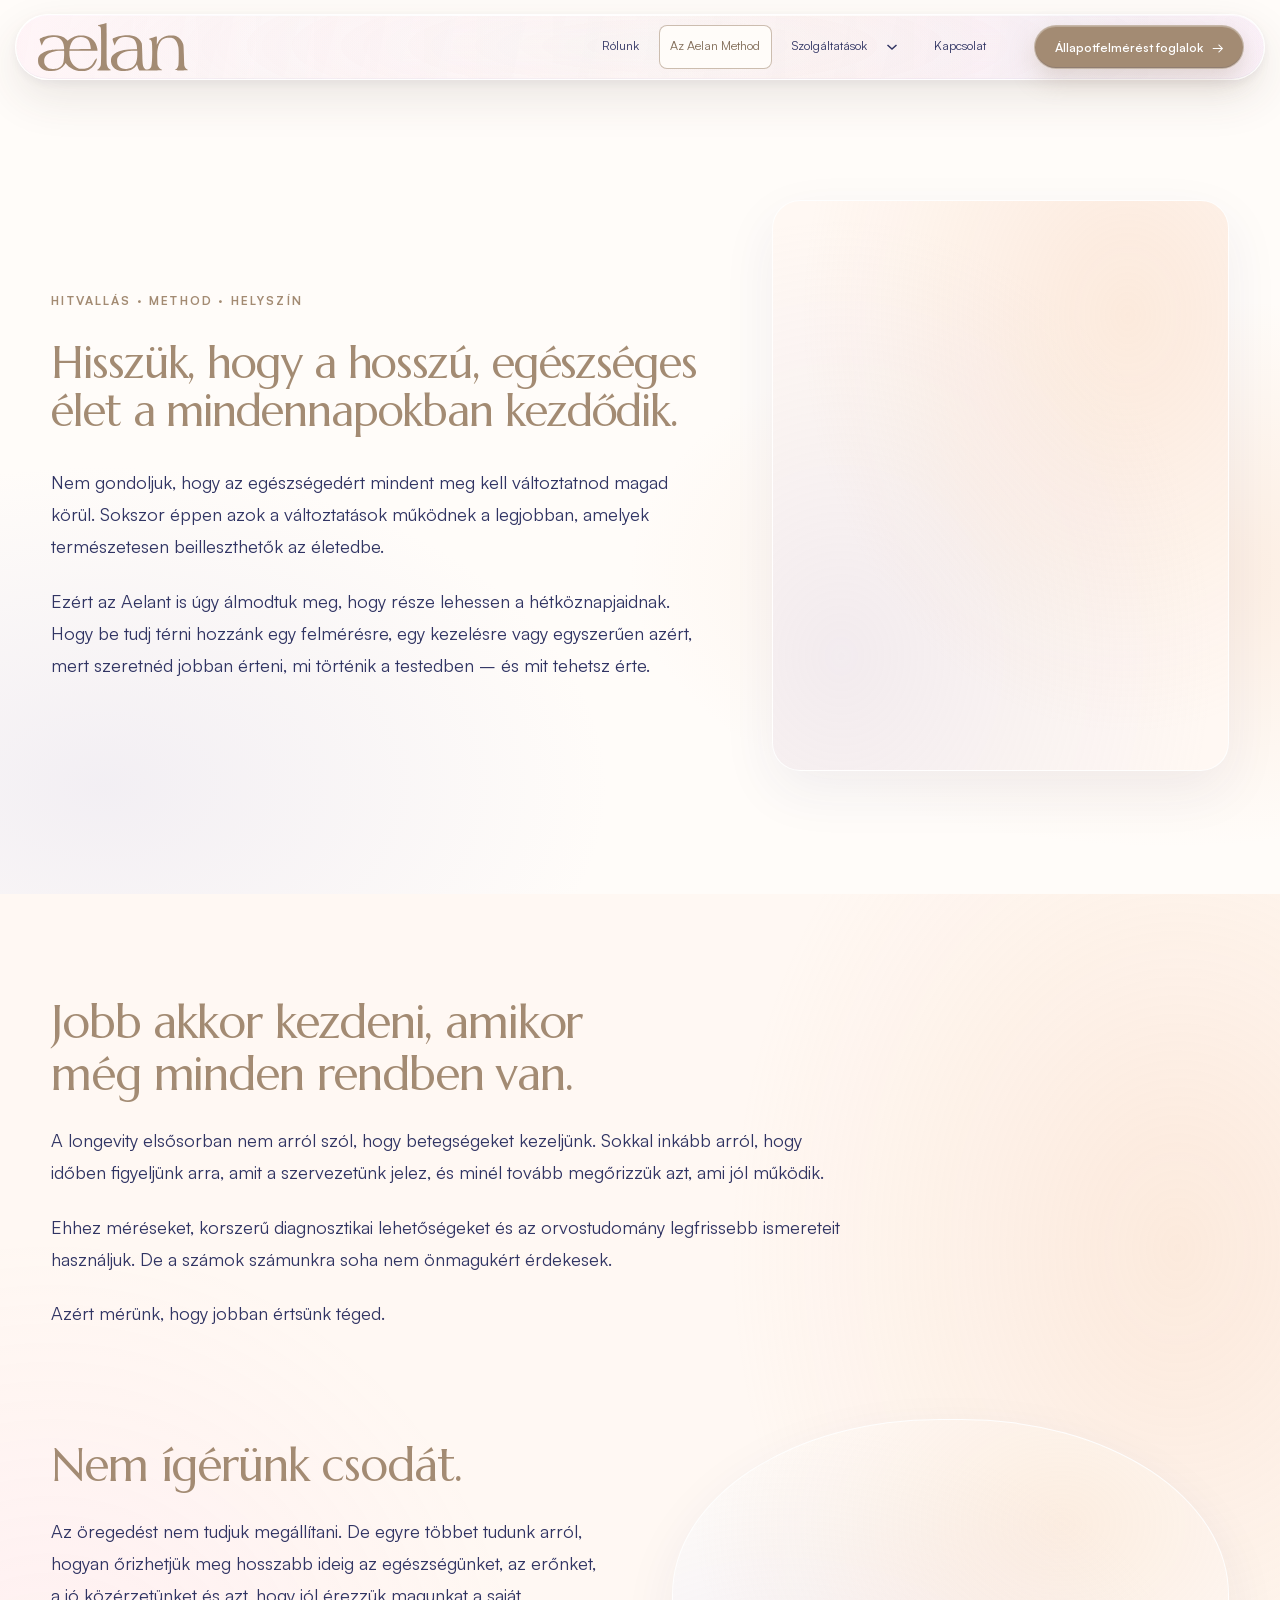
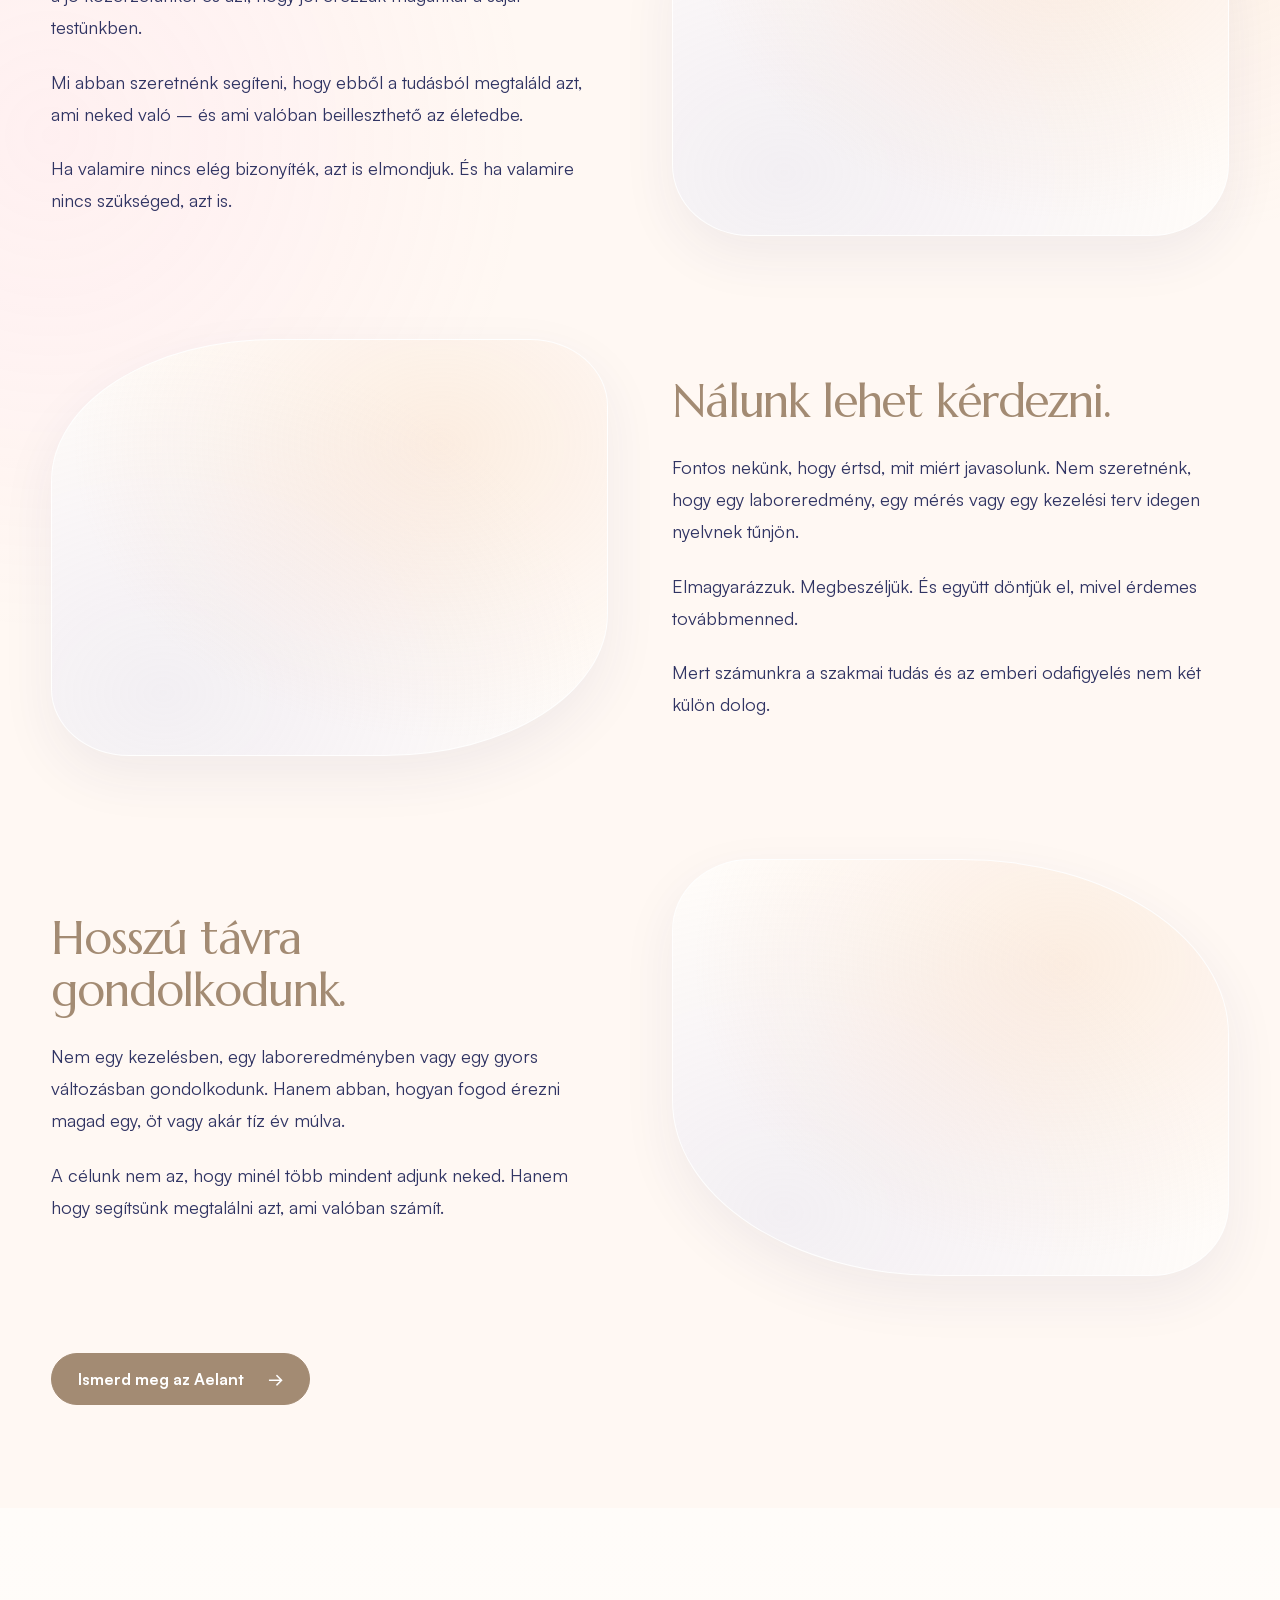
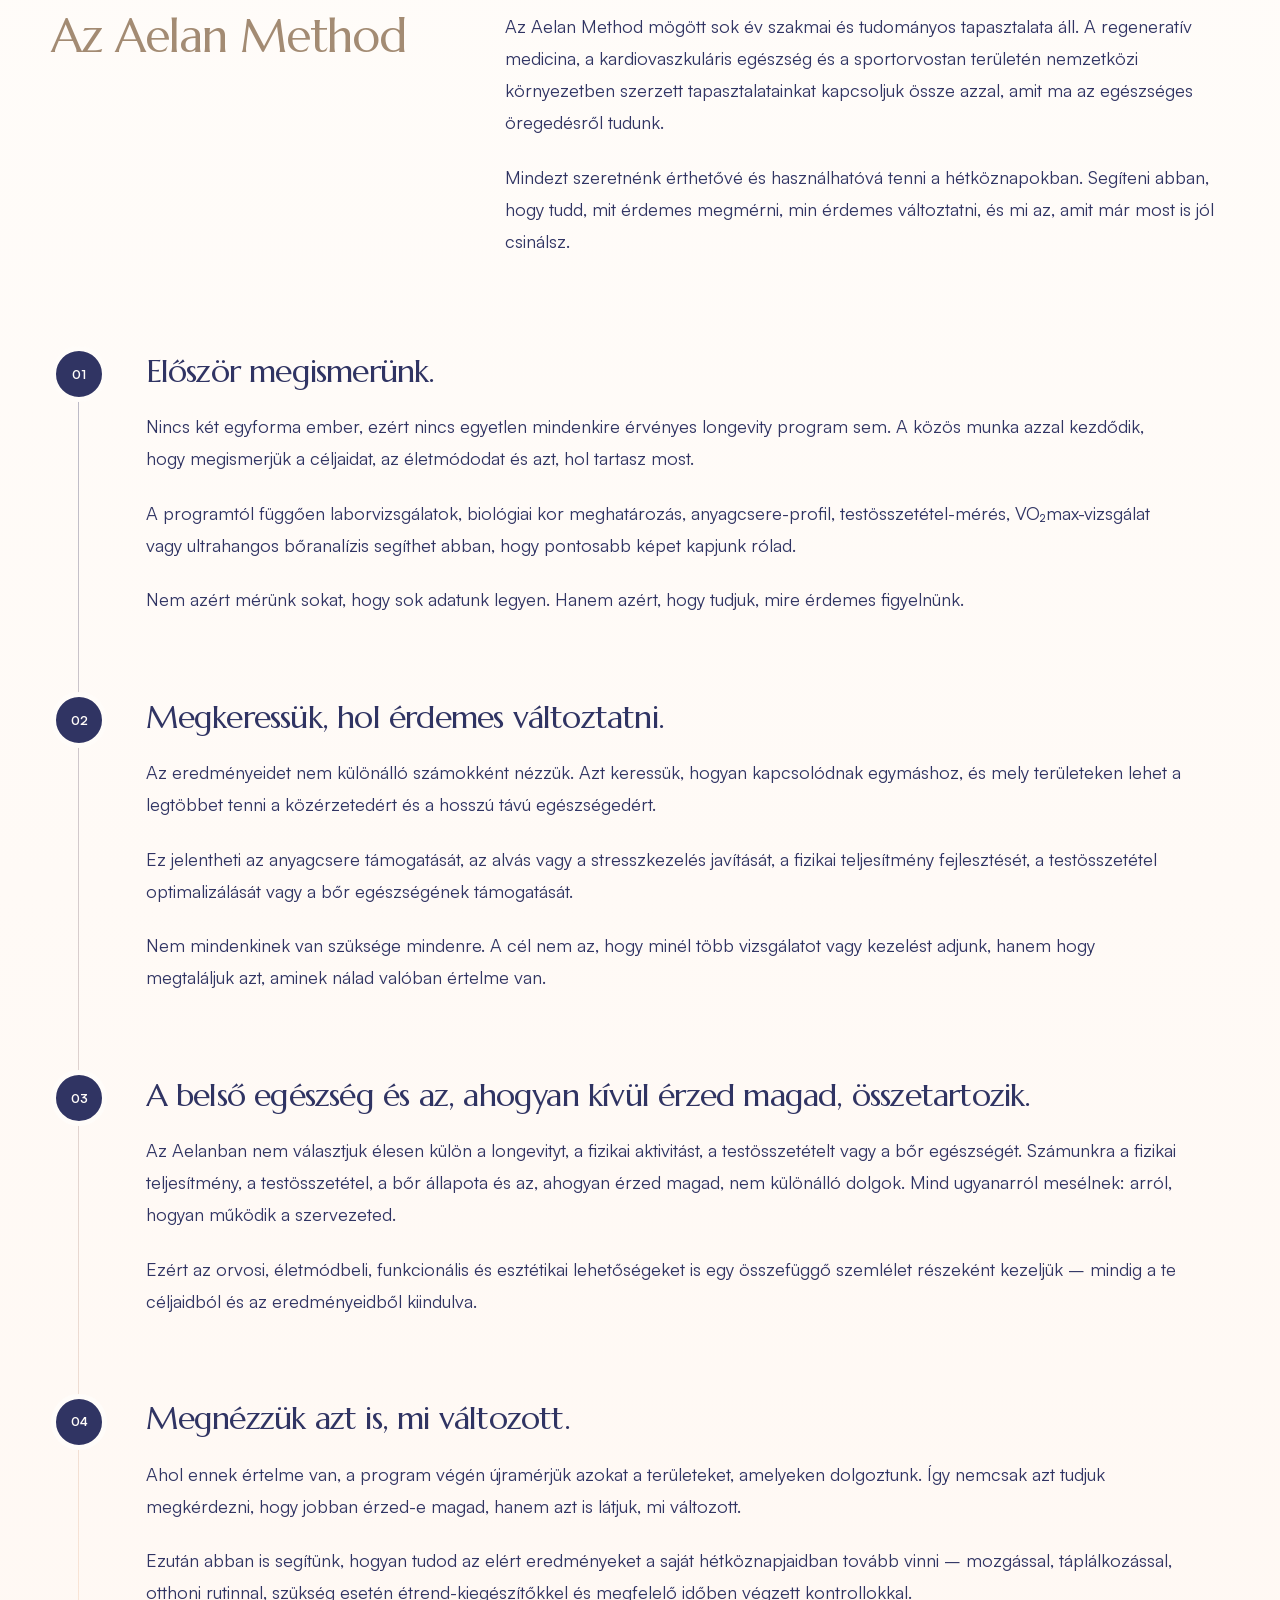
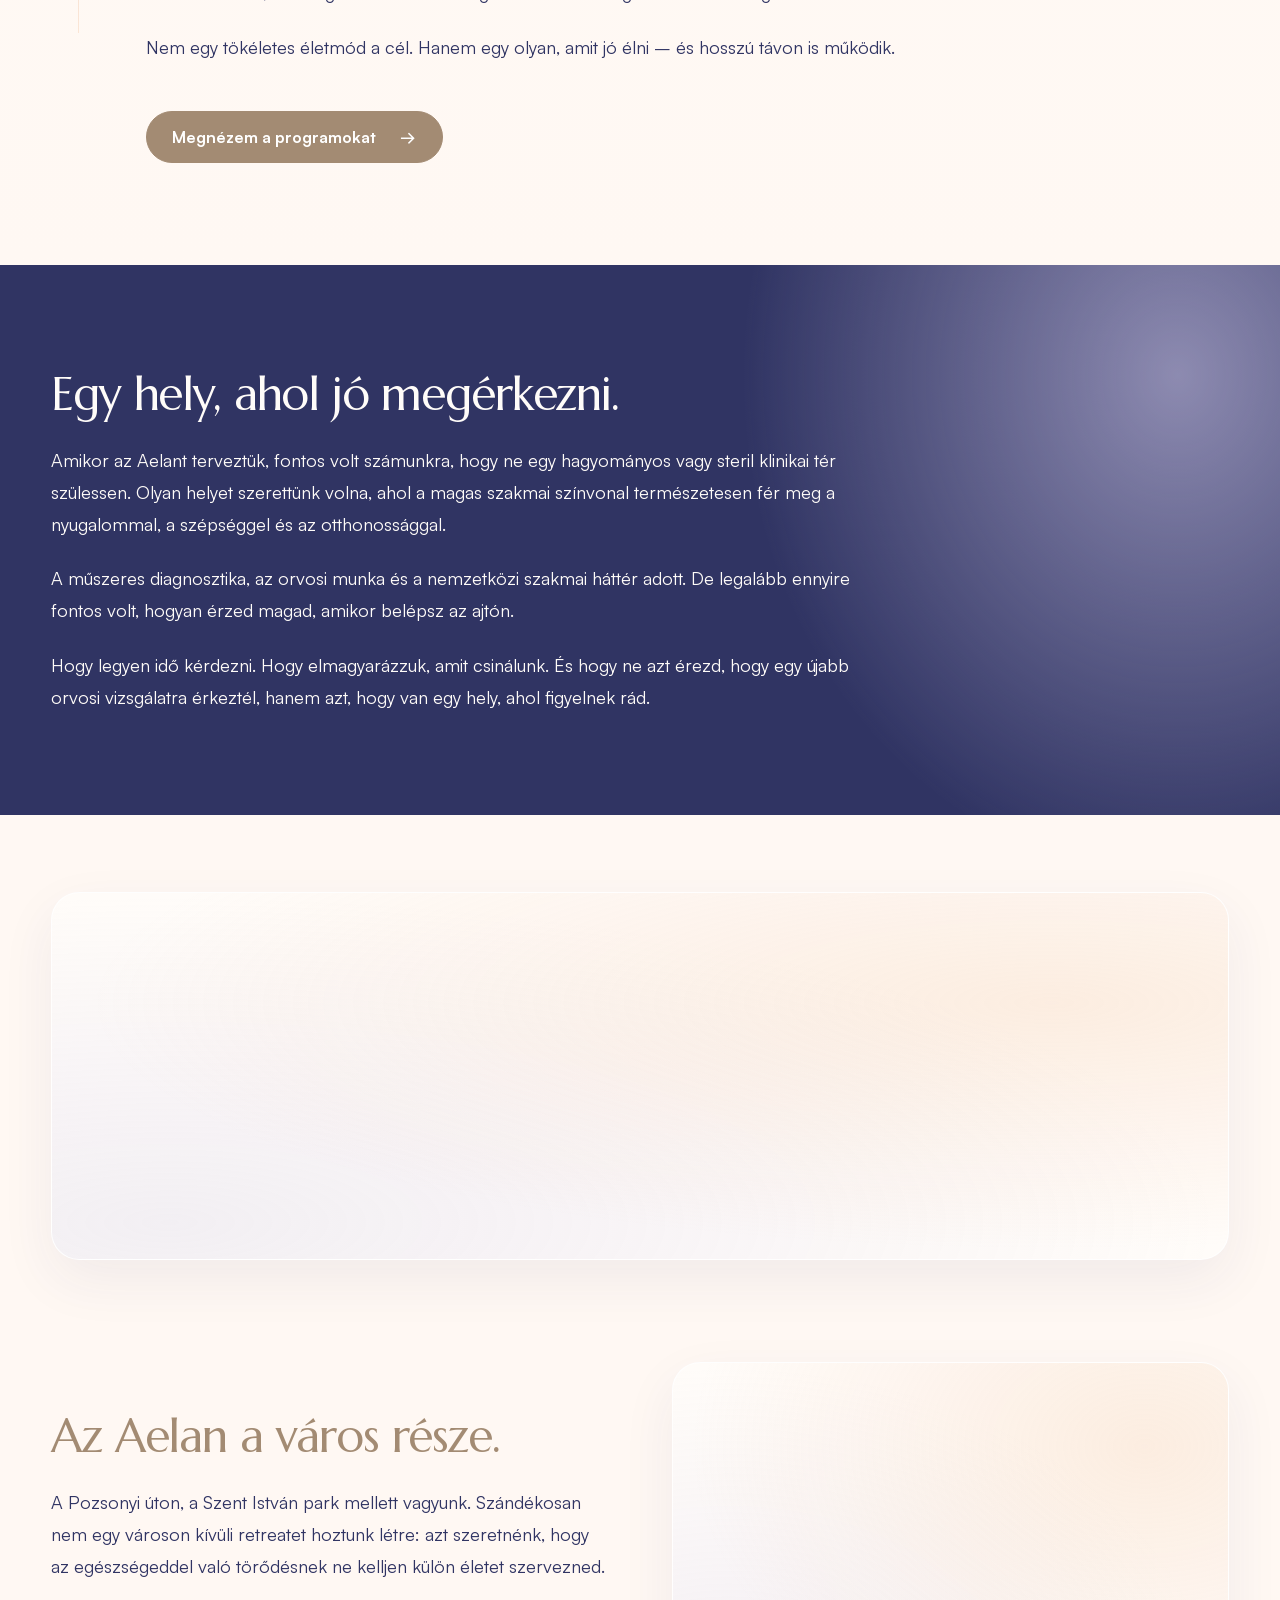
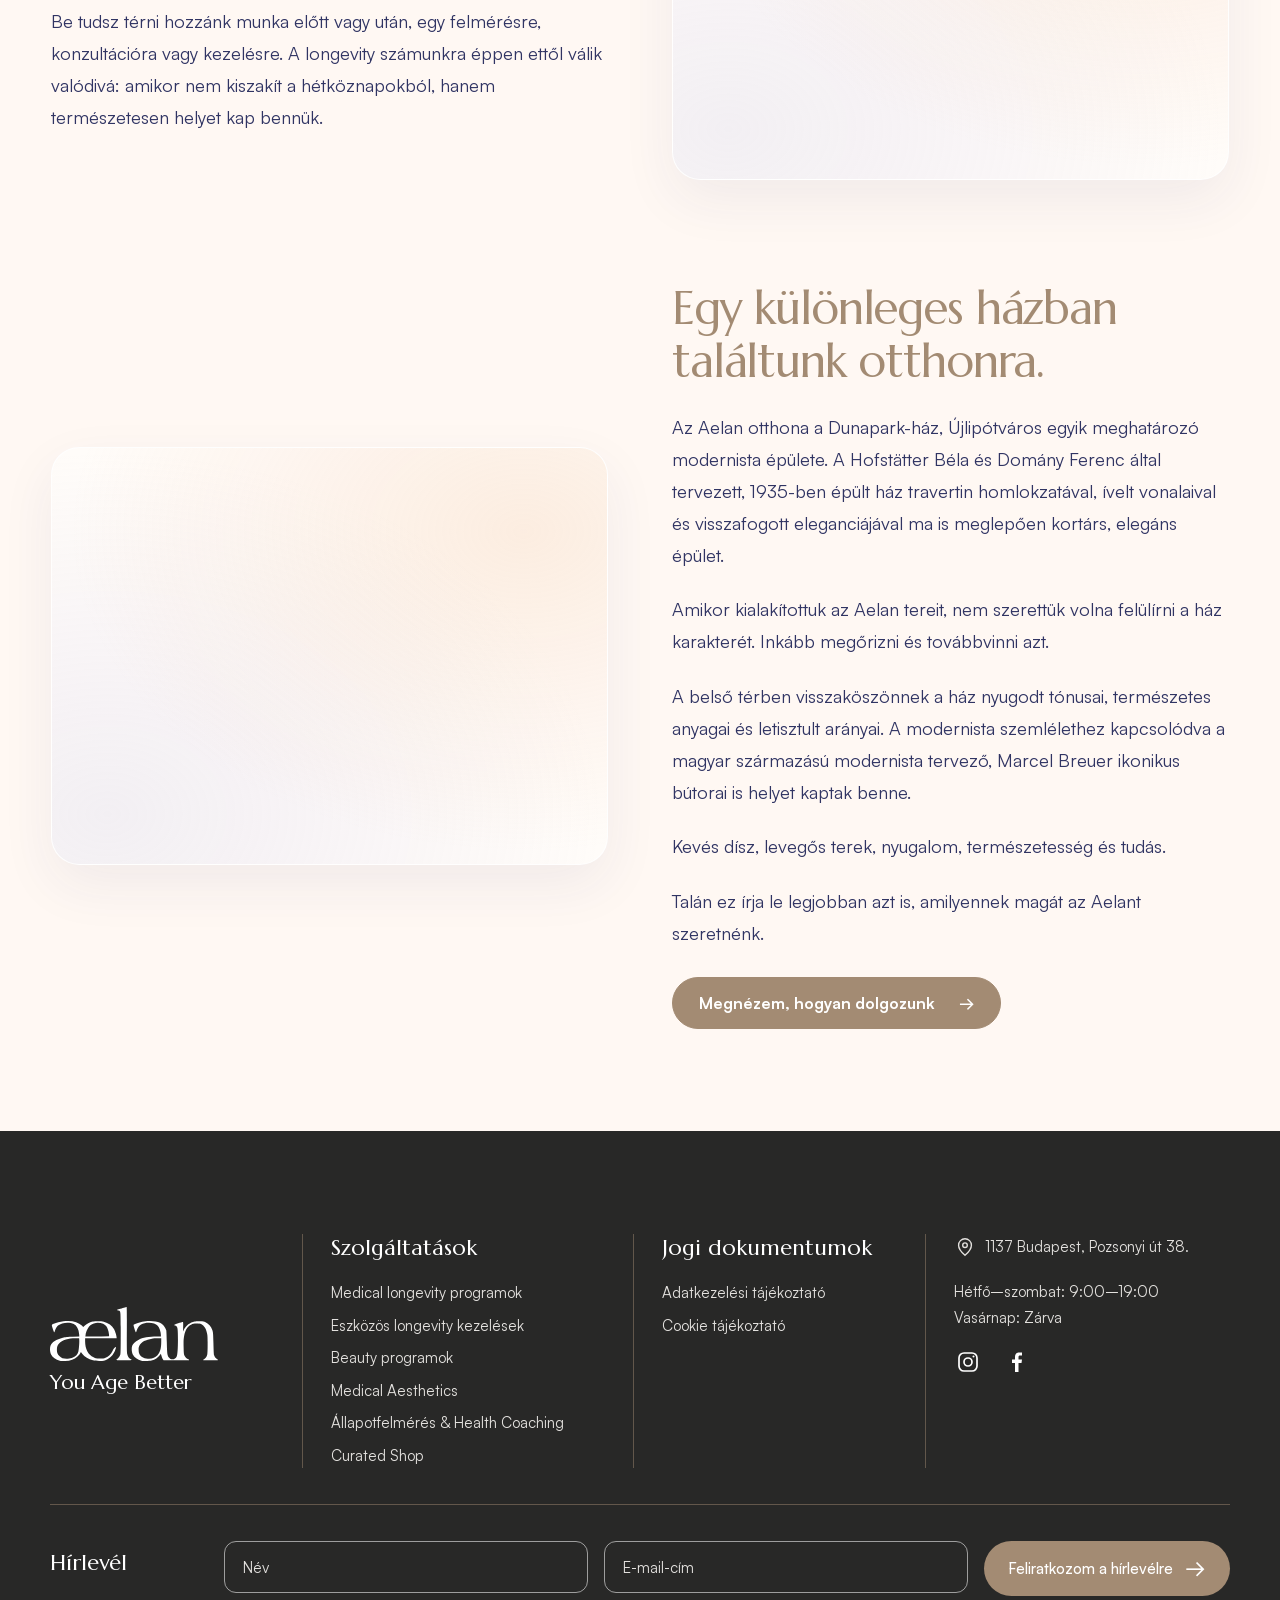
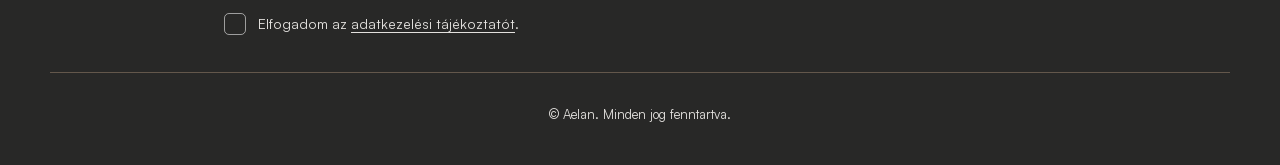
==== commit ac464d96: "Refine attached dropdown with quiet bronze active states" ====
--- a/snapshot/az-aelan-method/index.html
+++ b/snapshot/az-aelan-method/index.html
@@ -63,7 +63,7 @@
 /*# sourceURL=elementor-frontend-inline-css */
 </style>
 <link rel='stylesheet' id='elementor-post-101-css' href='/snapshot/wp-content/uploads/elementor/css/post-101.css?ver=1791811818' media='all' />
-<link rel='stylesheet' id='aelan-elementor-shell-css' href='/snapshot/wp-content/plugins/aelan-elementor/assets/shell.css?ver=0.3.33' media='all' />
+<link rel='stylesheet' id='aelan-elementor-shell-css' href='/snapshot/wp-content/plugins/aelan-elementor/assets/shell.css?ver=0.3.45-classic-nav-1' media='all' />
 <link rel='stylesheet' id='aelan-elementor-blocks-css' href='/snapshot/wp-content/plugins/aelan-elementor/assets/blocks.css?ver=0.3.33' media='all' />
 <link rel='stylesheet' id='aelan-elementor-layout-css' href='/snapshot/wp-content/plugins/aelan-elementor/assets/elementor.css?ver=0.3.33' media='all' />
 <link rel='stylesheet' id='aelan-elementor-method-page-css' href='/snapshot/wp-content/plugins/aelan-elementor/assets/method-page.css?ver=0.3.33' media='all' />
@@ -371,7 +371,7 @@
 
 
 <script id="aelan-elementor-reveal-js" src="/snapshot/wp-content/plugins/aelan-elementor/assets/reveal.js?ver=0.3.33"></script>
-<script id="aelan-elementor-header-js" src="/snapshot/wp-content/plugins/aelan-elementor/assets/header.js?ver=0.3.33"></script>
+<script id="aelan-elementor-header-js" src="/snapshot/wp-content/plugins/aelan-elementor/assets/header.js?ver=0.3.45-classic-nav-1"></script>
 
 
 
--- a/snapshot/wp-content/plugins/aelan-elementor/assets/shell.css
+++ b/snapshot/wp-content/plugins/aelan-elementor/assets/shell.css
@@ -232,8 +232,7 @@
     display: none !important;
 }
 
-.aelan-header-navigation .wp-block-navigation-item.has-child:hover > .wp-block-navigation__submenu-icon,
-.aelan-header-navigation .wp-block-navigation-item.has-child:focus-within > .wp-block-navigation__submenu-icon {
+.aelan-header-navigation .wp-block-navigation__submenu-icon[aria-expanded="true"] {
     transform: rotate(180deg);
 }
 
@@ -320,9 +319,7 @@
         top: -2rem;
     }
 
-    .aelan-header-navigation .wp-block-navigation-item.has-child:hover > .wp-block-navigation__submenu-container,
-    .aelan-header-navigation .wp-block-navigation-item.has-child:focus-within > .wp-block-navigation__submenu-container,
-    .aelan-header-navigation .wp-block-navigation-item.has-child .wp-block-navigation-submenu__toggle[aria-expanded="true"] ~ .wp-block-navigation__submenu-container {
+    .aelan-header-navigation .wp-block-navigation__submenu-container.is-open {
         opacity: 1;
         transform: translate(-50%, 0) scale(1);
         visibility: visible;
@@ -1215,3 +1212,113 @@
         padding-top: 0 !important;
     }
 }
+
+/* Approved classic dropdown: one attached surface, matching the quiet program tabs. */
+[data-aelan-elementor-header] {
+    --aelan-nav-active-text: #806b56;
+    --aelan-nav-active-border: rgba(163, 139, 115, .55);
+    --aelan-nav-surface: #fffcf9;
+    --aelan-nav-radius: 8px;
+    --aelan-dropdown-radius: 14px;
+    --aelan-dropdown-width: 10.5rem;
+    --aelan-dropdown-shadow: 0 8px 18px rgba(71, 52, 42, .07);
+}
+[data-aelan-elementor-header] .aelan-header-navigation .wp-block-navigation__responsive-container .wp-block-navigation-item:not(.aelan-header-cta) > .wp-block-navigation-item__content {
+    border: 1px solid transparent;
+    border-radius: var(--aelan-nav-radius);
+    font-weight: 400;
+    text-shadow: none;
+    transform: none;
+    transition: color 150ms ease, background-color 150ms ease, border-color 150ms ease;
+}
+[data-aelan-elementor-header] .aelan-header-navigation .wp-block-navigation-item:not(.aelan-header-cta) > .wp-block-navigation-item__content::after {
+    display: none;
+}
+[data-aelan-elementor-header] .aelan-header-navigation .wp-block-navigation__responsive-container .wp-block-navigation-item:not(.aelan-header-cta) > .wp-block-navigation-item__content:is(:hover, :focus-visible, [aria-current], [aria-expanded="true"]) {
+    background: var(--aelan-nav-surface);
+    border-color: var(--aelan-nav-active-border);
+    color: var(--aelan-nav-active-text);
+    box-shadow: none;
+    transform: none;
+}
+[data-aelan-elementor-header] .aelan-header-navigation .wp-block-navigation-item__content:focus-visible {
+    outline-color: var(--aelan-nav-active-text);
+    outline-offset: 2px;
+}
+
+@media (min-width: 901px) {
+    [data-aelan-elementor-header] .aelan-header-navigation .wp-block-navigation__container {
+        column-gap: clamp(.25rem, .65vw, .65rem);
+    }
+    [data-aelan-elementor-header] .aelan-header-navigation .wp-block-navigation__container > .wp-block-navigation-item:not(.aelan-header-cta) > .wp-block-navigation-item__content {
+        padding: .72rem .65rem;
+        min-height: 44px;
+    }
+    [data-aelan-elementor-header] .aelan-header-navigation .wp-block-navigation-item.has-child {
+        border: 1px solid transparent;
+        border-radius: var(--aelan-nav-radius);
+        padding-right: .55rem;
+    }
+    [data-aelan-elementor-header] .aelan-header-navigation .wp-block-navigation-item.has-child:has([data-aelan-services-toggle][aria-expanded="true"], [aria-current="page"]) {
+        background: var(--aelan-nav-surface);
+        border-color: var(--aelan-nav-active-border);
+        color: var(--aelan-nav-active-text);
+    }
+    [data-aelan-elementor-header] .aelan-header-navigation .wp-block-navigation__responsive-container .has-child > .aelan-services-desktop-link {
+        background: transparent;
+        border-color: transparent;
+        color: inherit;
+        padding-right: .2rem;
+    }
+    [data-aelan-elementor-header] .aelan-header-navigation .wp-block-navigation__submenu-icon {
+        color: inherit;
+        margin-left: 0;
+        width: 26px;
+        height: 36px;
+        align-items: center;
+        justify-content: center;
+    }
+    [data-aelan-elementor-header] .aelan-header-navigation .wp-block-navigation__submenu-container {
+        background: var(--aelan-nav-surface);
+        border: 1px solid var(--aelan-border) !important;
+        border-top: 0 !important;
+        border-radius: 0 0 var(--aelan-dropdown-radius) var(--aelan-dropdown-radius);
+        box-shadow: var(--aelan-dropdown-shadow);
+        gap: 0;
+        left: 50% !important;
+        min-width: var(--aelan-dropdown-width) !important;
+        width: var(--aelan-dropdown-width) !important;
+        padding: .35rem !important;
+        top: var(--aelan-dropdown-top, calc(100% + .6rem)) !important;
+        transform: translateX(-50%);
+        transition: opacity 150ms ease, visibility 150ms ease;
+        -webkit-backdrop-filter: none;
+        backdrop-filter: none;
+    }
+    [data-aelan-elementor-header] .aelan-header-navigation .wp-block-navigation__submenu-container::before {
+        height: 16px;
+        top: -16px;
+    }
+    [data-aelan-elementor-header] .aelan-header-navigation .wp-block-navigation__submenu-container.is-open {
+        transform: translateX(-50%);
+    }
+    [data-aelan-elementor-header] .aelan-header-navigation .wp-block-navigation__submenu-container .wp-block-navigation-item {
+        border-radius: 0;
+    }
+    [data-aelan-elementor-header] .aelan-header-navigation .wp-block-navigation__responsive-container .wp-block-navigation__submenu-container .wp-block-navigation-item__content {
+        background: transparent;
+        box-shadow: none;
+        color: var(--aelan-navy);
+        font-size: .9375rem;
+        justify-content: flex-start;
+        min-height: 46px;
+        padding: .65rem .7rem;
+        text-align: left;
+    }
+    [data-aelan-elementor-header] .aelan-header-navigation .wp-block-navigation__responsive-container .wp-block-navigation__submenu-container .wp-block-navigation-item__content:is(:hover, :focus-visible, [aria-current]) {
+        background: var(--aelan-nav-surface);
+        border-color: var(--aelan-nav-active-border);
+        color: var(--aelan-nav-active-text);
+        box-shadow: none;
+    }
+}
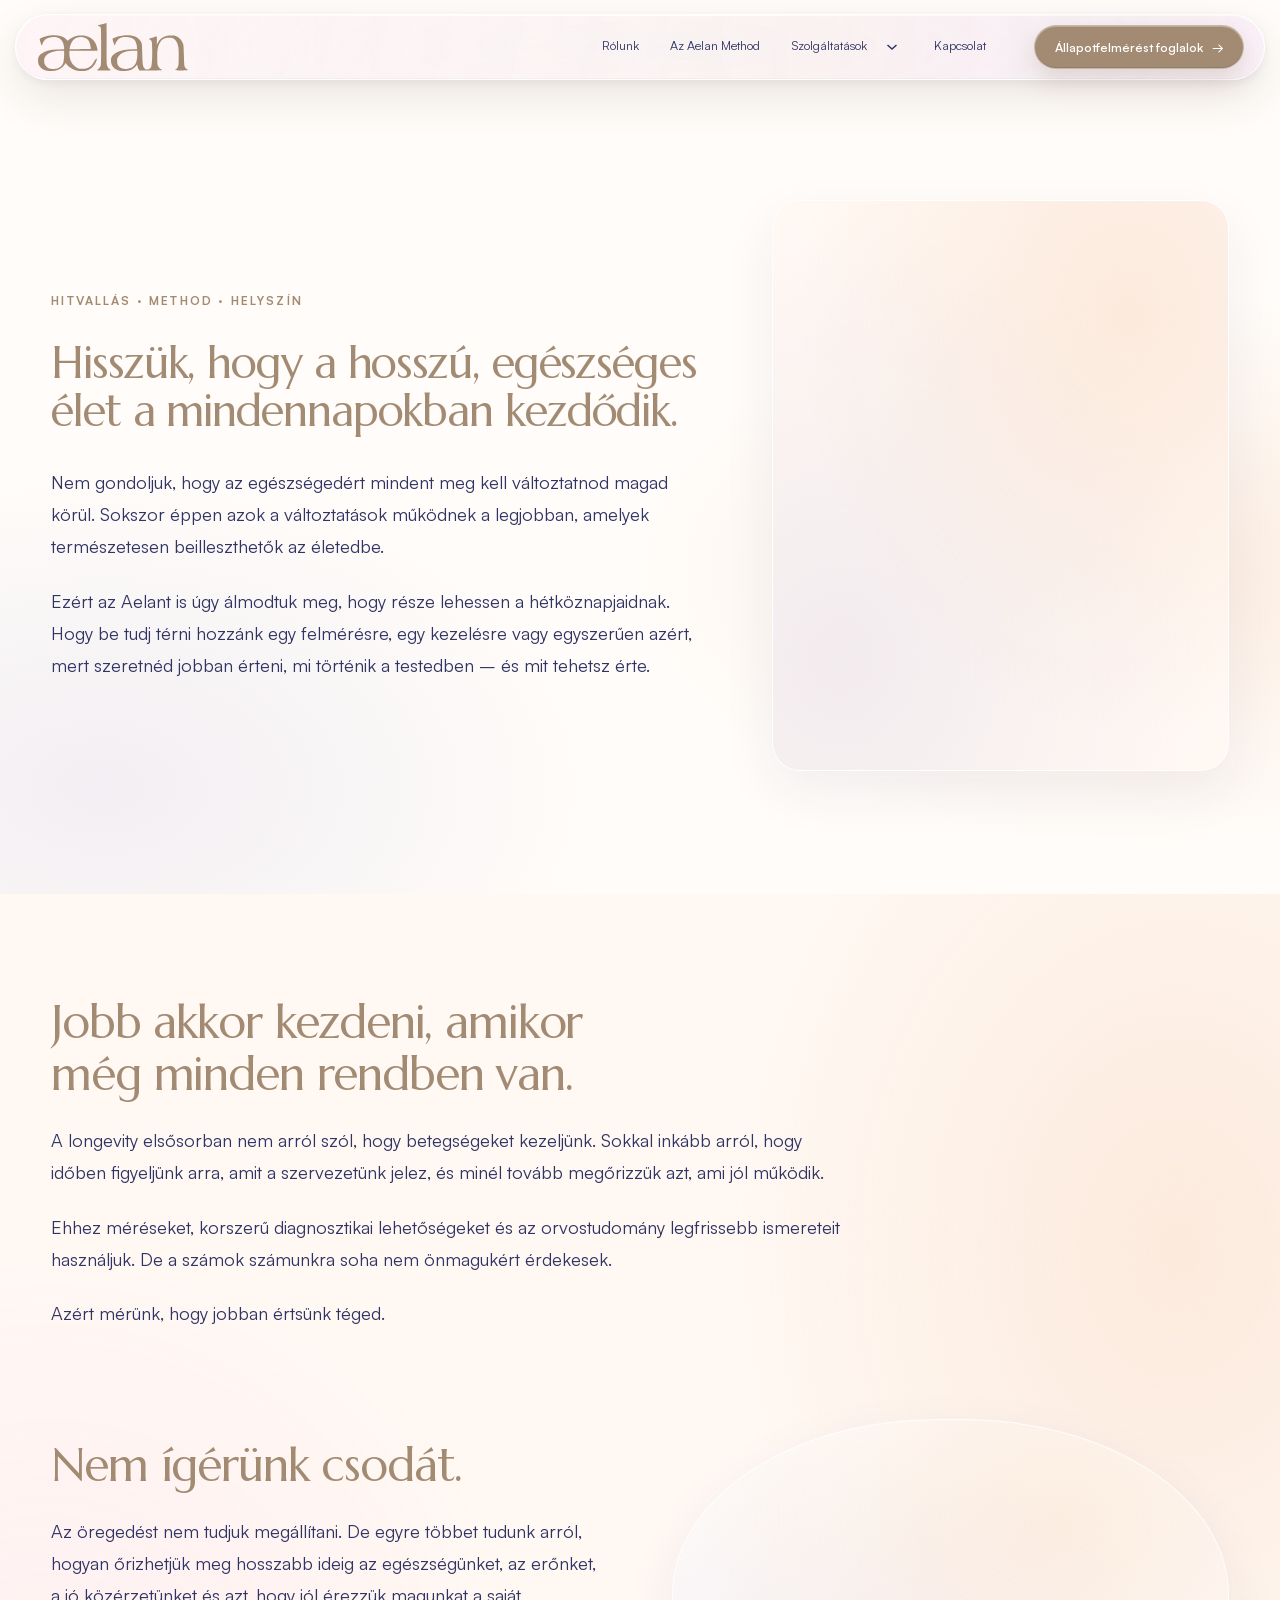
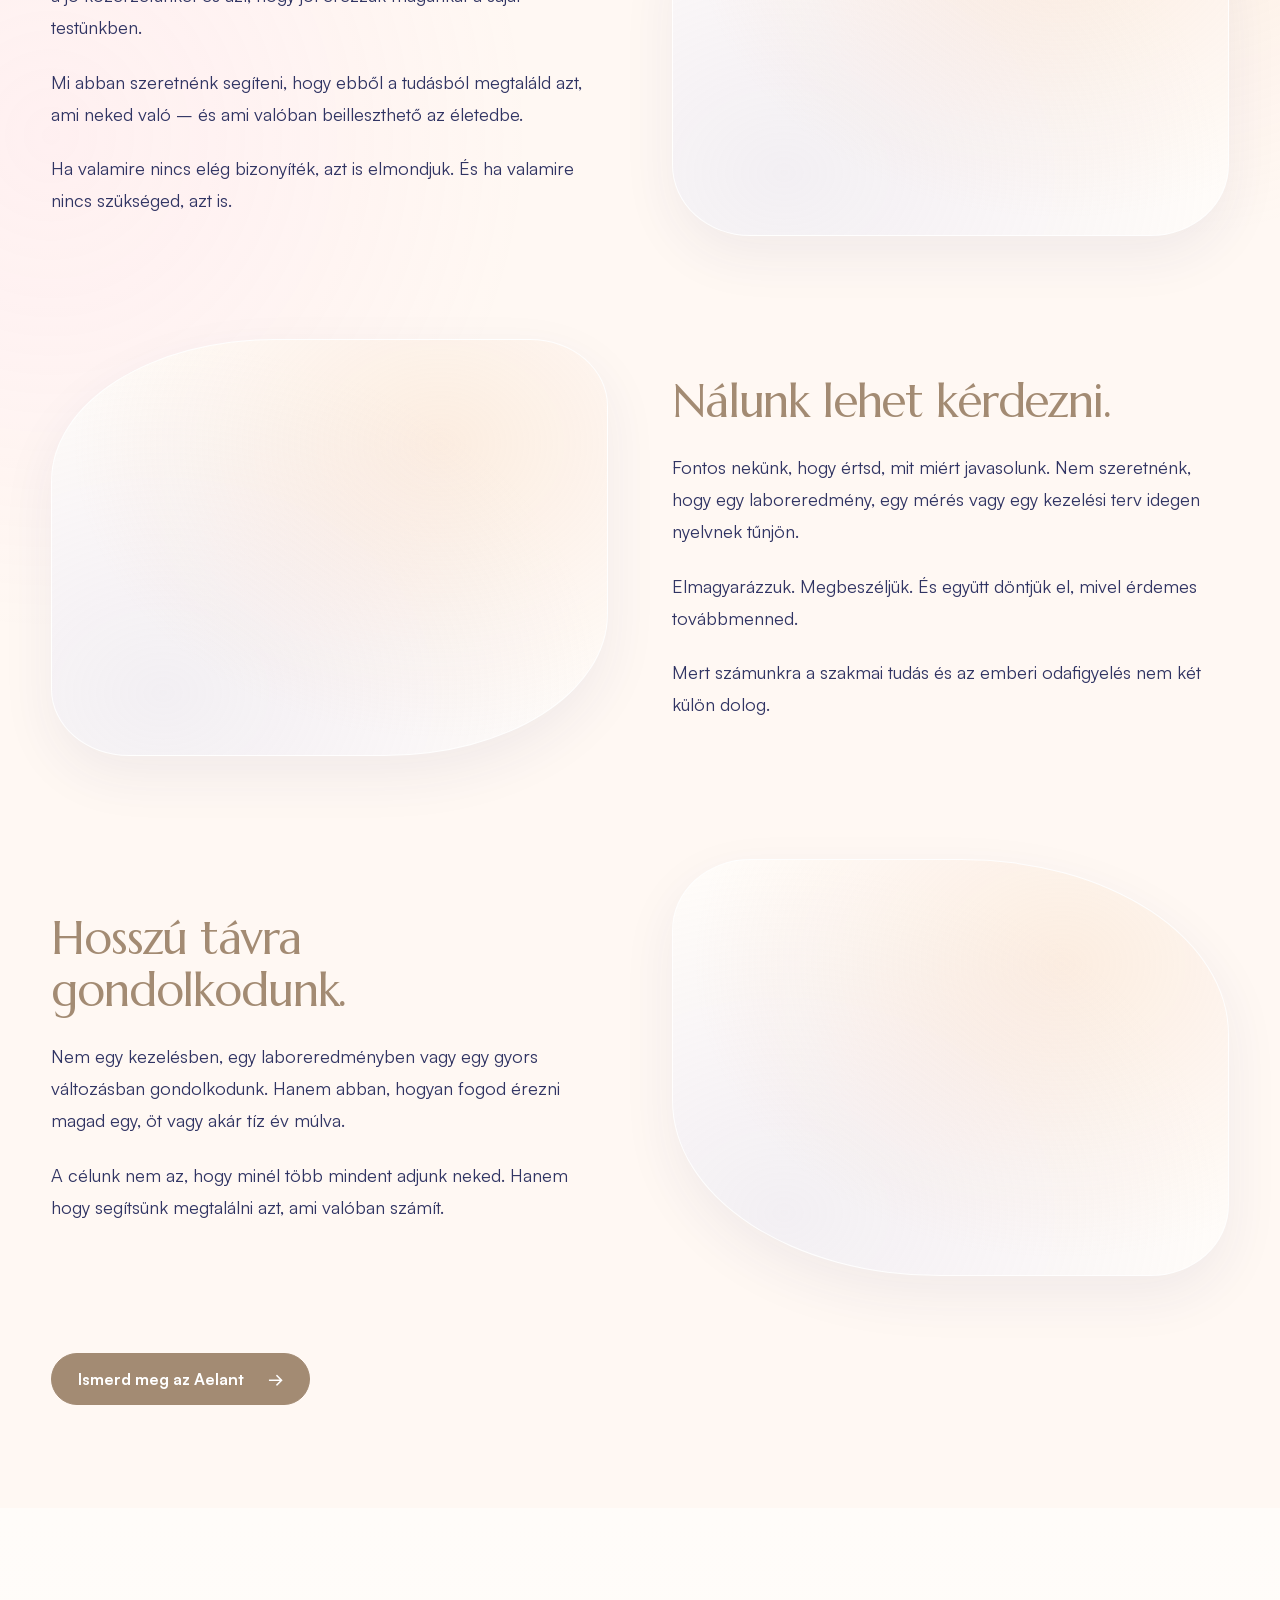
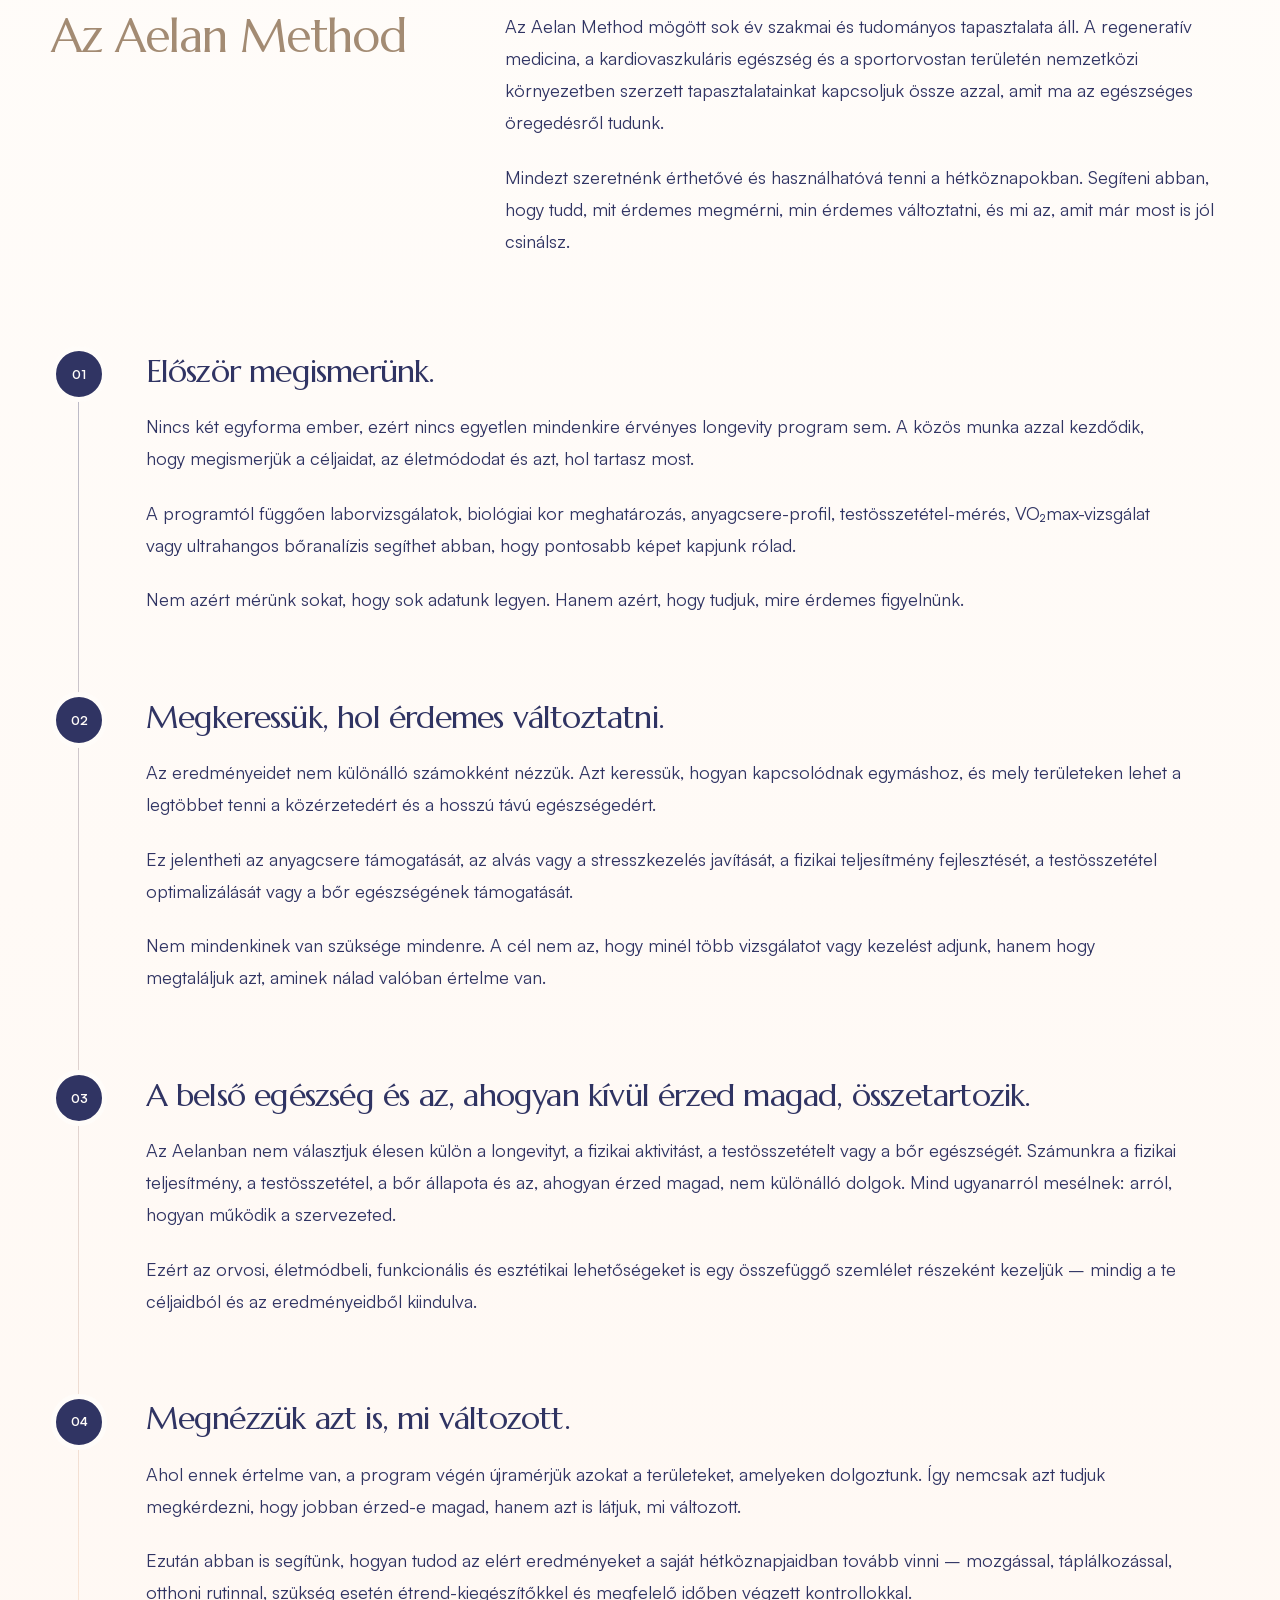
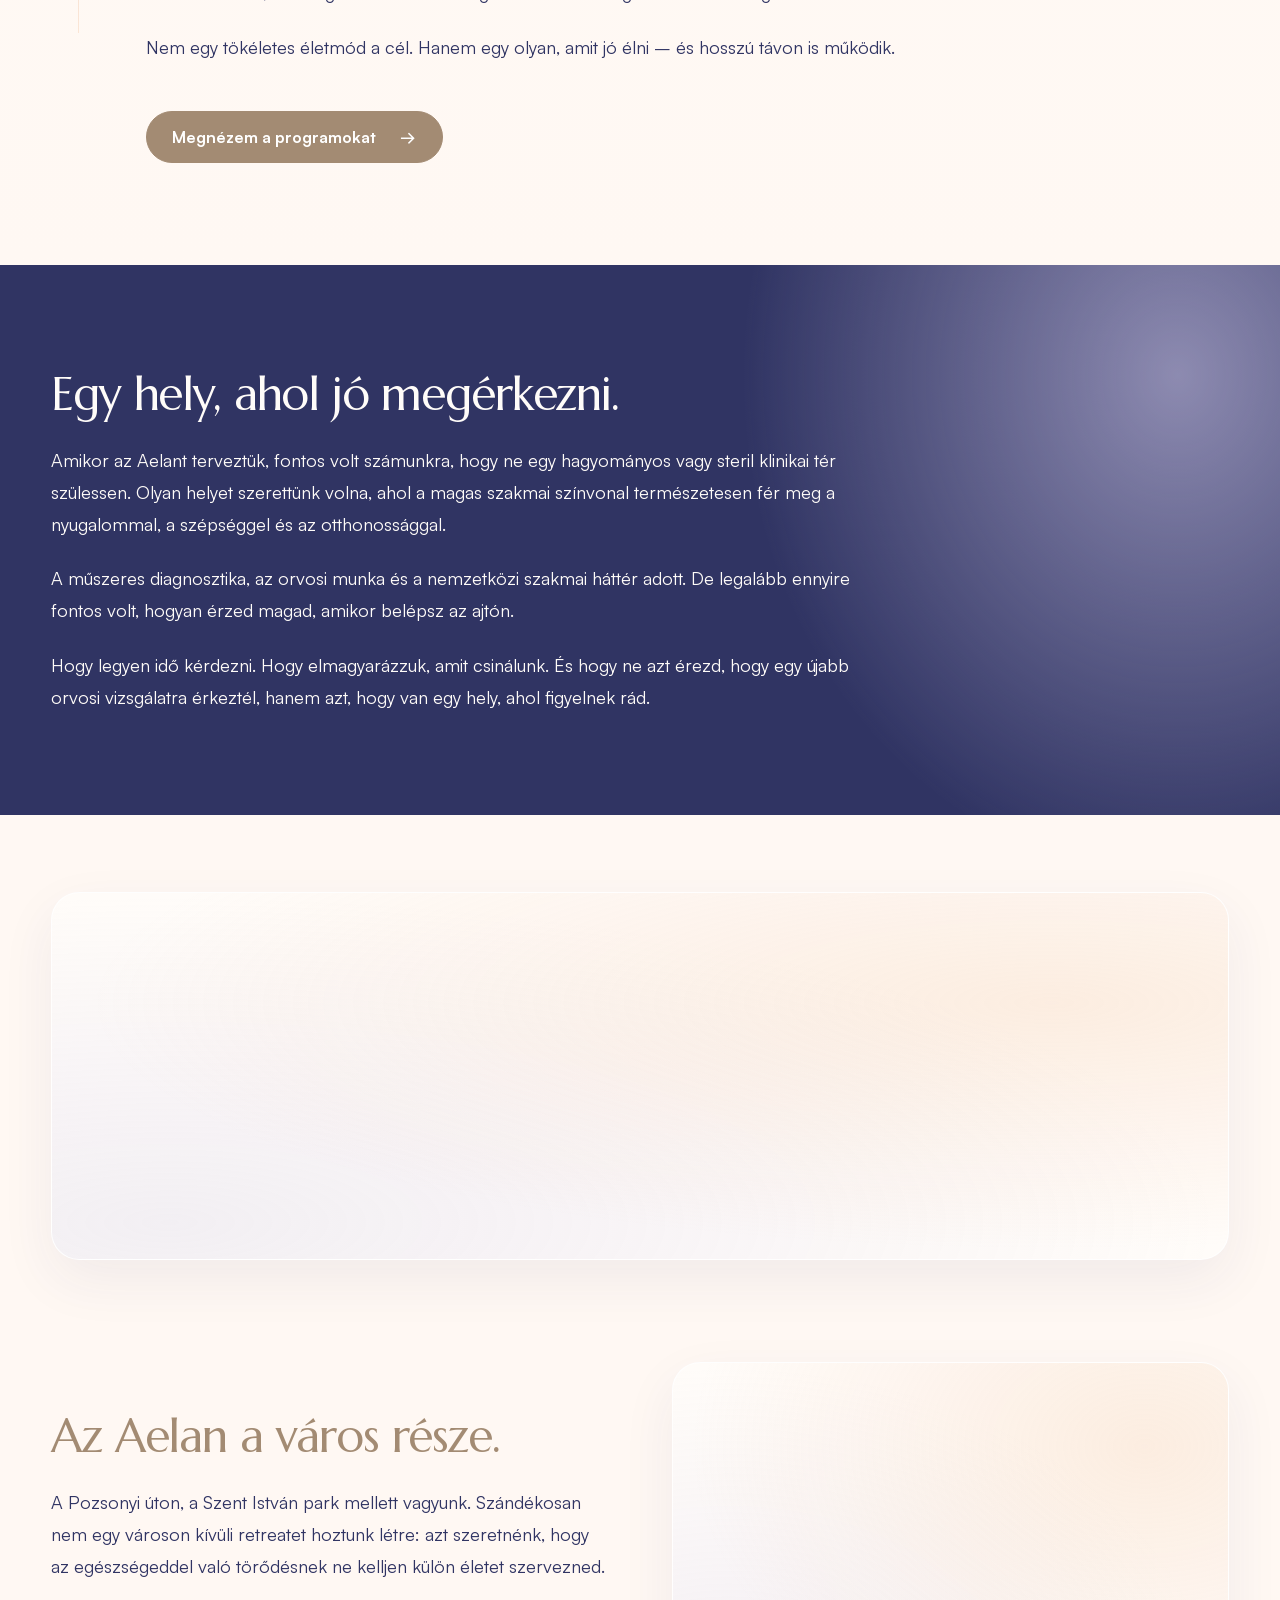
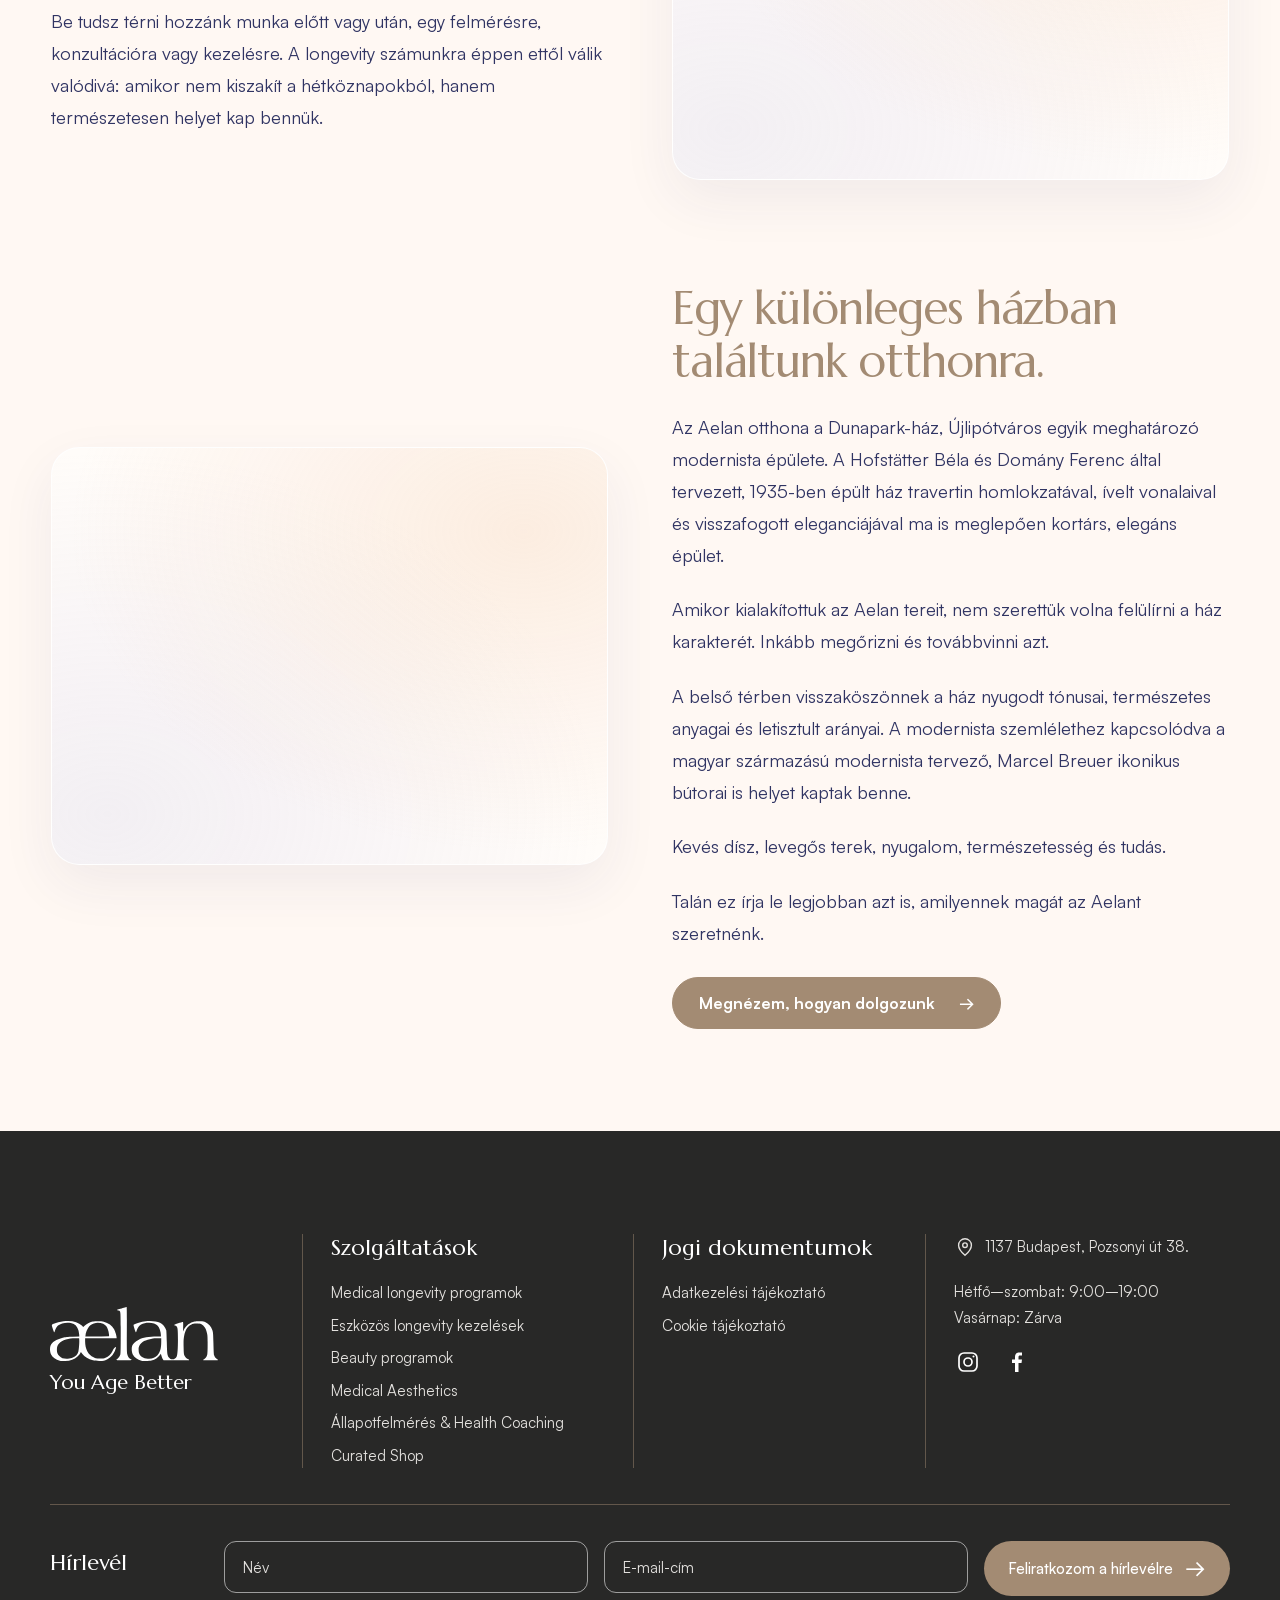
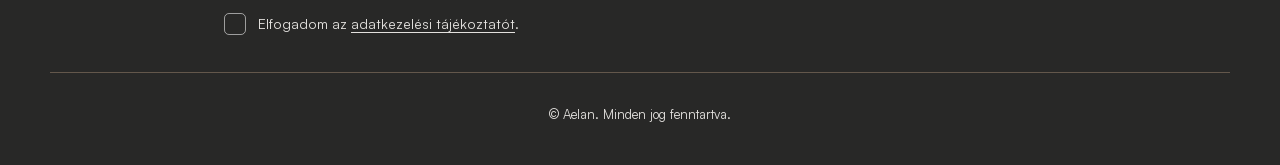
==== commit 3cd978ae: "Use underline hover for every top-level navigation link" ====
--- a/snapshot/az-aelan-method/index.html
+++ b/snapshot/az-aelan-method/index.html
@@ -63,7 +63,7 @@
 /*# sourceURL=elementor-frontend-inline-css */
 </style>
 <link rel='stylesheet' id='elementor-post-101-css' href='/snapshot/wp-content/uploads/elementor/css/post-101.css?ver=1791811818' media='all' />
-<link rel='stylesheet' id='aelan-elementor-shell-css' href='/snapshot/wp-content/plugins/aelan-elementor/assets/shell.css?ver=0.3.45-classic-nav-1' media='all' />
+<link rel='stylesheet' id='aelan-elementor-shell-css' href='/snapshot/wp-content/plugins/aelan-elementor/assets/shell.css?ver=0.3.45-classic-nav-3' media='all' />
 <link rel='stylesheet' id='aelan-elementor-blocks-css' href='/snapshot/wp-content/plugins/aelan-elementor/assets/blocks.css?ver=0.3.33' media='all' />
 <link rel='stylesheet' id='aelan-elementor-layout-css' href='/snapshot/wp-content/plugins/aelan-elementor/assets/elementor.css?ver=0.3.33' media='all' />
 <link rel='stylesheet' id='aelan-elementor-method-page-css' href='/snapshot/wp-content/plugins/aelan-elementor/assets/method-page.css?ver=0.3.33' media='all' />
--- a/snapshot/wp-content/plugins/aelan-elementor/assets/shell.css
+++ b/snapshot/wp-content/plugins/aelan-elementor/assets/shell.css
@@ -1246,6 +1246,17 @@
     outline-offset: 2px;
 }
 
+/* Top-level links use the original underline; bronze frames belong only to submenu links. */
+[data-aelan-elementor-header] .aelan-header-navigation .wp-block-navigation__responsive-container .wp-block-navigation__container > .wp-block-navigation-item:not(.aelan-header-cta) > .wp-block-navigation-item__content,
+[data-aelan-elementor-header] .aelan-header-navigation .wp-block-navigation__responsive-container .wp-block-navigation__container > .wp-block-navigation-item:not(.aelan-header-cta) > .wp-block-navigation-item__content:is(:hover, :focus-visible, [aria-current], [aria-expanded="true"]) {
+    background: transparent;
+    border-color: transparent;
+    color: var(--aelan-navy);
+}
+[data-aelan-elementor-header] .aelan-header-navigation .wp-block-navigation__container > .wp-block-navigation-item:not(.aelan-header-cta) > .wp-block-navigation-item__content::after {
+    display: block;
+}
+
 @media (min-width: 901px) {
     [data-aelan-elementor-header] .aelan-header-navigation .wp-block-navigation__container {
         column-gap: clamp(.25rem, .65vw, .65rem);
@@ -1260,9 +1271,9 @@
         padding-right: .55rem;
     }
     [data-aelan-elementor-header] .aelan-header-navigation .wp-block-navigation-item.has-child:has([data-aelan-services-toggle][aria-expanded="true"], [aria-current="page"]) {
-        background: var(--aelan-nav-surface);
-        border-color: var(--aelan-nav-active-border);
-        color: var(--aelan-nav-active-text);
+        background: transparent;
+        border-color: transparent;
+        color: var(--aelan-navy);
     }
     [data-aelan-elementor-header] .aelan-header-navigation .wp-block-navigation__responsive-container .has-child > .aelan-services-desktop-link {
         background: transparent;
